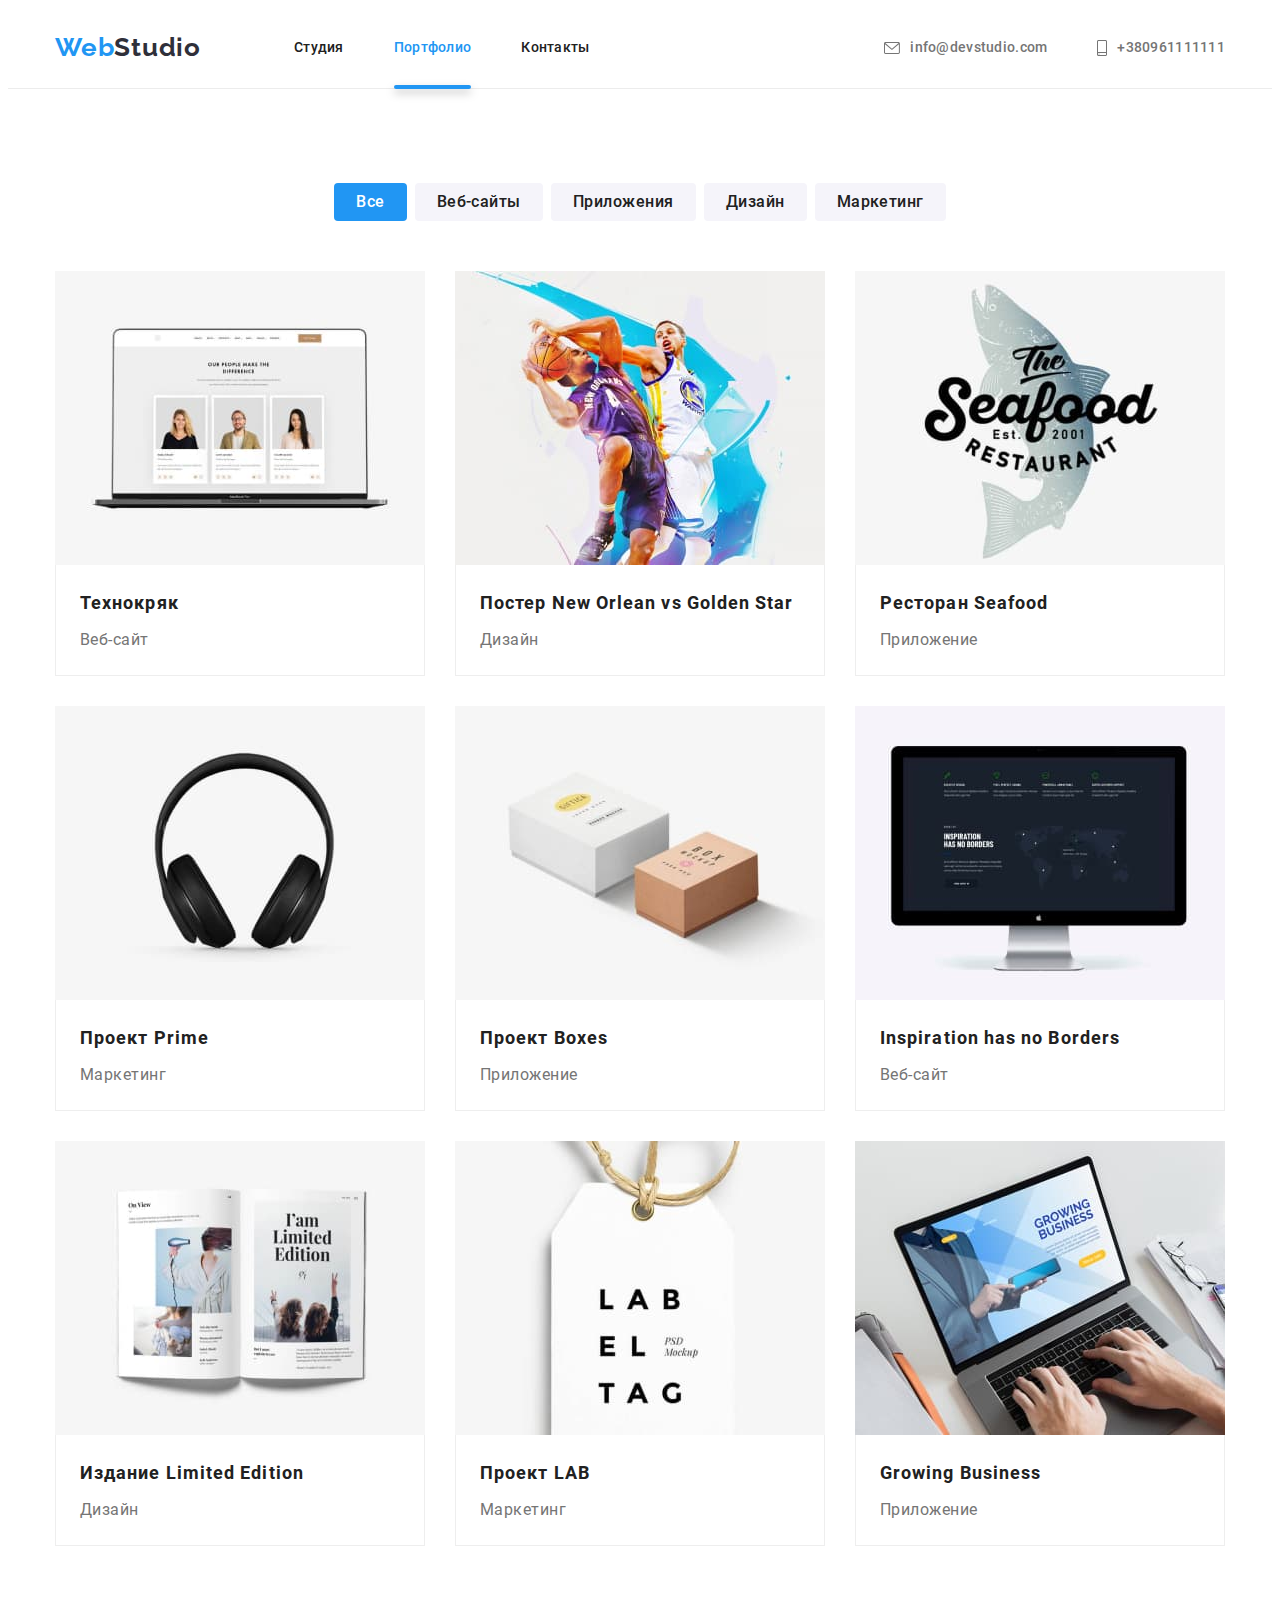
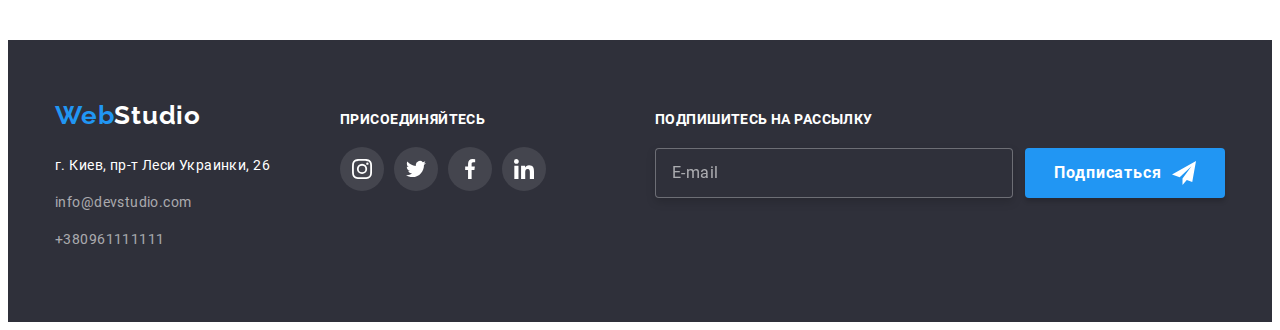
==== portfolio.html @ a2535b3c "initial data" ====
<!DOCTYPE html>
<html lang="ru">
  <head>
    <meta charset="UTF-8" />
    <meta http-equiv="X-UA-Compatible" content="IE=edge" />
    <meta name="viewport" content="width=device-width, initial-scale=1.0" />
    <link
      rel="stylesheet"
      href="https://cdnjs.cloudflare.com/ajax/libs/modern-normalize/1.1.0/modern-normalize.min.css"
      integrity="sha512-wpPYUAdjBVSE4KJnH1VR1HeZfpl1ub8YT/NKx4PuQ5NmX2tKuGu6U/JRp5y+Y8XG2tV+wKQpNHVUX03MfMFn9Q=="
      crossorigin="anonymous"
      referrerpolicy="no-referrer"
    />
    <!--<link
      href="https://fonts.googleapis.com/css2?family=Raleway:wght@700&family=Roboto:wght@400;500;700;900&display=swap"
      rel="stylesheet"
    />-->
    <title>Document</title>
    <link rel="stylesheet" href="./css/main.min.css" />
  </head>
  <body>
    <header class="page__header">
      <div class="container nav__main">
        <a href="" lang="en" class="nav__logo link"
          >Web<span class="nav__text" lang="en">Studio</span></a
        >
        <nav class="nav__site">
          <ul class="nav__list link">
            <li class="nav__item">
              <a href="./index.html" class="nav__link link">Студия</a>
            </li>
            <li class="nav__item">
              <a href="./portfolio.html" class="nav__link link current"
                >Портфолио</a
              >
            </li>
            <li class="nav__item">
              <a href="" class="nav__link link">Контакты</a>
            </li>
          </ul>
        </nav>

        <ul class="contacts link">
          <li class="contacts__item">
            <a href="" class="contacts__link link">
              <svg class="contacts__pic" width="16" height="12">
                <use href="./images/icons.svg#icon-envelope"></use>
              </svg>
              info@devstudio.com</a
            >
          </li>
          <li class="contacts__item">
            <a href="" class="contacts__link link">
              <svg class="contacts__pic" width="10" height="16">
                <use href="./images/icons.svg#icon-smartphone"></use>
              </svg>
              +380961111111</a
            >
          </li>
        </ul>
      </div>
    </header>
    <main class="portfolio-examples">
      <section class="portfolio__page">
        <div class="container">
          <h1 class="portfolio__title visually-hidden">Портфолио</h1>
          <ul class="portfolio__list link">
            <li class="portfolio__item">
              <button type="button" class="portfolio__btn list-btn">Все</button>
            </li>
            <li class="portfolio__item">
              <button type="button" class="portfolio__btn">Веб-сайты</button>
            </li>
            <li class="portfolio__item">
              <button type="button" class="portfolio__btn">Приложения</button>
            </li>
            <li class="portfolio__item">
              <button type="button" class="portfolio__btn">Дизайн</button>
            </li>
            <li class="portfolio__item">
              <button type="button" class="portfolio__btn">Маркетинг</button>
            </li>
          </ul>
          <ul class="examples link">
            <li class="examples__item">
              <a href="" class="examples__link">
                <div class="examples__pictures">
                  <img
                    src="./images/technokrjak.jpg"
                    alt="Технокряк"
                    width="370"
                    height="294"
                  />
                  <p class="examples__text">
                    Ресурс предлагает комплексные предложения с разным уровнем
                    функционала и сервисов. Все это позволит посетителю получить
                    исчерпывающие сведения о компании или частном лице.
                  </p>
                </div>
                <div class="examples__wrapper">
                  <h2 class="examples__title">Технокряк</h2>
                  <p class="examles__text__describe">Веб-сайт</p>
                </div>
              </a>
            </li>
            <li class="examples__item">
              <a href="" class="examples__link">
                <div class="examples__pictures">
                  <img
                    src="./images/new-orlean.jpg"
                    alt="Постер Новый Орлеан"
                    width="370"
                    height="294"
                  />
                  <p class="examples__text">
                    Ресурс предлагает комплексные предложения с разным уровнем
                    функционала и сервисов. Все это позволит посетителю получить
                    исчерпывающие сведения о компании или частном лице.
                  </p>
                </div>
                <div class="examples__wrapper">
                  <h2 class="examples__title">
                    Постер <span lang="en">New Orlean vs Golden Star</span>
                  </h2>
                  <p class="examles__text__describe">Дизайн</p>
                </div>
              </a>
            </li>
            <li class="examples__item">
              <a href="" class="examples__link">
                <div class="examples__pictures">
                  <img
                    src="./images/seafood.jpg"
                    alt="Ресторан морской еды"
                    width="370"
                    height="294"
                  />
                  <p class="examples__text">
                    Ресурс предлагает комплексные предложения с разным уровнем
                    функционала и сервисов. Все это позволит посетителю получить
                    исчерпывающие сведения о компании или частном лице.
                  </p>
                </div>
                <div class="examples__wrapper">
                  <h2 class="examples__title">
                    Ресторан <span lang="en">Seafood</span>
                  </h2>
                  <p class="examles__text__describe">Приложение</p>
                </div>
              </a>
            </li>
            <li class="examples__item">
              <a href="" class="examples__link">
                <div class="examples__pictures">
                  <img
                    src="./images/prime.jpg"
                    alt="Основной проэкт"
                    width="370"
                    height="294"
                  />
                  <p class="examples__text">
                    Ресурс предлагает комплексные предложения с разным уровнем
                    функционала и сервисов. Все это позволит посетителю получить
                    исчерпывающие сведения о компании или частном лице.
                  </p>
                </div>
                <div class="examples__wrapper">
                  <h2 class="examples__title">
                    Проект <span lang="en">Prime</span>
                  </h2>
                  <p class="examles__text__describe">Маркетинг</p>
                </div>
              </a>
            </li>
            <li class="examples__item">
              <a href="" class="examples__link">
                <div class="examples__pictures">
                  <img
                    src="./images/boxes.jpg"
                    alt="Проэкт коробки"
                    width="370"
                    height="294"
                  />
                  <p class="examples__text">
                    Ресурс предлагает комплексные предложения с разным уровнем
                    функционала и сервисов. Все это позволит посетителю получить
                    исчерпывающие сведения о компании или частном лице.
                  </p>
                </div>
                <div class="examples__wrapper">
                  <h2 class="examples__title">
                    Проект <span lang="en">Boxes</span>
                  </h2>
                  <p class="examles__text__describe">Приложение</p>
                </div>
              </a>
            </li>
            <li class="examples__item">
              <a href="" class="examples__link">
                <div class="examples__pictures">
                  <img
                    src="./images/inspiration.jpg"
                    alt="Вдохновение не имеет границ"
                    width="370"
                    height="294"
                  />
                  <p class="examples__text">
                    Ресурс предлагает комплексные предложения с разным уровнем
                    функционала и сервисов. Все это позволит посетителю получить
                    исчерпывающие сведения о компании или частном лице.
                  </p>
                </div>
                <div class="examples__wrapper">
                  <h2 class="examples__title" lang="en">
                    Inspiration has no Borders
                  </h2>
                  <p class="examles__text__describe">Веб-сайт</p>
                </div>
              </a>
            </li>
            <li class="examples__item">
              <a href="" class="examples__link">
                <div class="examples__pictures">
                  <img
                    src="./images/jurnal.jpg"
                    alt="Лимитированное издание"
                    width="370"
                    height="294"
                  />
                  <p class="examples__text">
                    Ресурс предлагает комплексные предложения с разным уровнем
                    функционала и сервисов. Все это позволит посетителю получить
                    исчерпывающие сведения о компании или частном лице.
                  </p>
                </div>
                <div class="examples__wrapper">
                  <h2 class="examples__title">
                    Издание <span lang="en">Limited Edition</span>
                  </h2>
                  <p class="examles__text__describe">Дизайн</p>
                </div>
              </a>
            </li>
            <li class="examples__item">
              <a href="" class="examples__link">
                <div class="examples__pictures">
                  <img
                    src="./images/lab.jpg"
                    alt="Проект лаборатория"
                    width="370"
                    height="294"
                  />
                  <p class="examples__text">
                    Ресурс предлагает комплексные предложения с разным уровнем
                    функционала и сервисов. Все это позволит посетителю получить
                    исчерпывающие сведения о компании или частном лице.
                  </p>
                </div>
                <div class="examples__wrapper">
                  <h2 class="examples__title">
                    Проект <span lang="en">LAB</span>
                  </h2>
                  <p class="examles__text__describe">Маркетинг</p>
                </div>
              </a>
            </li>
            <li class="examples__item">
              <a href="" class="examples__link">
                <div class="examples__pictures">
                  <img
                    src="./images/bussines.jpg"
                    alt="Улучшение бизнеса"
                    width="370"
                    height="294"
                  />
                  <p class="examples__text">
                    Ресурс предлагает комплексные предложения с разным уровнем
                    функционала и сервисов. Все это позволит посетителю получить
                    исчерпывающие сведения о компании или частном лице.
                  </p>
                </div>
                <div class="examples__wrapper">
                  <h2 class="examples__title" lang="en">Growing Business</h2>
                  <p class="examles__text__describe">Приложение</p>
                </div>
              </a>
            </li>
          </ul>
        </div>
      </section>
    </main>
    <footer class="adress">
      <div class="container adress__container">
        <div class="adress__wrapper all__footer">
          <a href="" class="adress__logo link" lang="en"
            >Web<span class="adress__logo__decor">Studio</span></a
          >
          <address>
            <ul class="adress__list link">
              <li class="adress__item">
                <a href="" class="adress__link link"
                  >г. Киев, пр-т Леси Украинки, 26</a
                >
              </li>
              <li class="adress__item">
                <a href="" class="adress__link__mail link"
                  >info@devstudio.com</a
                >
              </li>
              <li class="adress__item">
                <a href="" class="adress__link__phone link">+380961111111</a>
              </li>
            </ul>
          </address>
        </div>
        <div class="join__footer all-footer">
          <strong class="join__text">присоединяйтесь</strong>
          <ul class="join__list link">
            <li class="join__item">
              <a href="" class="join__link">
                <svg class="join__svg" width="20" height="20">
                  <use href="./images/icons.svg#icon-instagram"></use>
                </svg>
              </a>
            </li>
            <li class="join__item">
              <a href="" class="join__link">
                <svg class="join__svg" width="20" height="20">
                  <use href="./images/icons.svg#icon-twitter"></use>
                </svg>
              </a>
            </li>
            <li class="join__item">
              <a href="" class="join__link">
                <svg class="join__svg" width="20" height="20">
                  <use href="./images/icons.svg#icon-facebook"></use>
                </svg>
              </a>
            </li>
            <li class="join__item">
              <a href="" class="join__link">
                <svg class="join__svg" width="20" height="20">
                  <use href="./images/icons.svg#icon-linkedin"></use>
                </svg>
              </a>
            </li>
          </ul>
        </div>
        <div class="subscription">
          <strong class="subscription__text">Подпишитесь на рассылку</strong>
          <form class="subscription__form">
            <input
              class="subscription__email"
              name="subscription"
              type="email"
              placeholder="E-mail"
              id="footer-email"
            />
            <button type="submit" class="subscription__btn">
              Подписаться
              <svg class="subscription__pic" width="24" height="24">
                <use href="./images/icons.svg#icon-icon-send"></use>
              </svg>
            </button>
          </form>
        </div>
      </div>
    </footer>
  </body>
</html>
---- css/main.min.css ----
@font-face{font-family:"Roboto";font-style:normal;font-weight:400;src:url("../fonts/roboto-v30-cyrillic-regular.eot");src:local(""),url("../fonts/roboto-v30-cyrillic-regular.eot?#iefix") format("embedded-opentype"),url("../fonts/roboto-v30-cyrillic-regular.woff2") format("woff2"),url("../fonts/roboto-v30-cyrillic-regular.woff") format("woff"),url("../fonts/roboto-v30-cyrillic-regular.ttf") format("truetype"),url("../fonts/roboto-v30-cyrillic-regular.svg#Roboto") format("svg")}@font-face{font-family:"Roboto";font-style:normal;font-weight:500;src:url("../fonts/roboto-v30-cyrillic-500.eot");src:local(""),url("../fonts/roboto-v30-cyrillic-500.eot?#iefix") format("embedded-opentype"),url("../fonts/roboto-v30-cyrillic-500.woff2") format("woff2"),url("../fonts/roboto-v30-cyrillic-500.woff") format("woff"),url("../fonts/roboto-v30-cyrillic-500.ttf") format("truetype"),url("../fonts/roboto-v30-cyrillic-500.svg#Roboto") format("svg")}@font-face{font-family:"Roboto";font-style:normal;font-weight:700;src:url("../fonts/roboto-v30-cyrillic-700.eot");src:local(""),url("../fonts/roboto-v30-cyrillic-700.eot?#iefix") format("embedded-opentype"),url("../fonts/roboto-v30-cyrillic-700.woff2") format("woff2"),url("../fonts/roboto-v30-cyrillic-700.woff") format("woff"),url("../fonts/roboto-v30-cyrillic-700.ttf") format("truetype"),url("../fonts/roboto-v30-cyrillic-700.svg#Roboto") format("svg")}@font-face{font-family:"Roboto";font-style:normal;font-weight:900;src:url("../fonts/roboto-v30-cyrillic-900.eot");src:local(""),url("../fonts/roboto-v30-cyrillic-900.eot?#iefix") format("embedded-opentype"),url("../fonts/roboto-v30-cyrillic-900.woff2") format("woff2"),url("../fonts/roboto-v30-cyrillic-900.woff") format("woff"),url("../fonts/roboto-v30-cyrillic-900.ttf") format("truetype"),url("../fonts/roboto-v30-cyrillic-900.svg#Roboto") format("svg")}@font-face{font-family:"Raleway";font-style:normal;font-weight:700;src:url("../fonts/raleway-v27-cyrillic-700.eot");src:local(""),url("../fonts/raleway-v27-cyrillic-700.eot?#iefix") format("embedded-opentype"),url("../fonts/raleway-v27-cyrillic-700.woff2") format("woff2"),url("../fonts/raleway-v27-cyrillic-700.woff") format("woff"),url("../fonts/raleway-v27-cyrillic-700.ttf") format("truetype"),url("../fonts/raleway-v27-cyrillic-700.svg#Raleway") format("svg")}:root{--header-color: #212121;--header-text-color: #2f303a;--main-color: #2196f3;--main-bgd-color: #ffffff;--main-team-color: #f5f4fa;--contacts-color: #757575}p,h1,h2,h3,h4,h5,h6{margin:0}ul{margin:0;padding-left:0}.section{width:1600px;padding-top:94px;padding-bottom:94px}body{font-family:"Roboto",sans-serif;color:var(--header-color);background-color:var(--main-bgd-color)}.link{list-style:none;text-decoration:none}.visually-hidden{position:absolute;width:1px;height:1px;margin:-1px;border:0;padding:0;white-space:nowrap;clip-path:inset(100%);clip:rect(0 0 0 0);overflow:hidden}.container{width:1200px;margin:0 auto;padding-right:15px;padding-left:15px;outline:1px solid rgba(0,0,0,0);box-sizing:border-box}.decision__btn{font-family:inherit;font-weight:700;font-size:16px;line-height:1.88;align-items:center;text-align:center;letter-spacing:.06em;color:var(--main-bgd-color);background:var(--main-color);box-shadow:0px 4px 4px rgba(0,0,0,.15);border-radius:4px;cursor:pointer;border:none;margin-top:30px;padding:10px 32px;outline:1px solid rgba(0,0,0,0);transition-property:background,box-shadow,border-radius;transition-duration:250ms;transition-timing-function:cubic-bezier(0.4, 0, 0.2, 1)}.decision__btn:hover,.decision__btn:focus{background:#188ce8;box-shadow:0px 4px 4px rgba(0,0,0,.15);border-radius:4px}.portfolio__btn{font-family:inherit;font-weight:500;font-size:16px;line-height:1.62;text-align:center;letter-spacing:.03em;color:var(--header-color);background:#f5f4fa;border-radius:4px;cursor:pointer;padding:6px 22px;border:none;transition-property:background,box-shadow,color;transition-duration:250ms;transition-timing-function:cubic-bezier(0.4, 0, 0.2, 1)}.portfolio__btn:hover,.portfolio__btn:focus{color:var(--main-bgd-color);background:var(--main-color);box-shadow:0px 3px 1px rgba(0,0,0,.1),0px 1px 2px rgba(0,0,0,.08),0px 2px 2px rgba(0,0,0,.12)}.list-btn{color:var(--main-bgd-color);background-color:var(--main-color)}.subscription__btn{letter-spacing:.06em;color:#fff;font-family:"Roboto",sans-serif;font-weight:700;font-size:16px;line-height:1.88;width:200px;height:50px;box-shadow:0px 4px 4px rgba(0,0,0,.15);border-radius:4px;display:flex;position:relative;cursor:pointer;background:#2196f3;border:none;margin-left:12px;align-items:center;justify-content:center;transition-property:background;transition-duration:250ms;transition-timing-function:cubic-bezier(0.4, 0, 0.2, 1)}.subscription__btn:hover,.subscription__btn:focus{background:#188ce8}.nav__logo{font-family:"Raleway",sans-serif;font-weight:700;font-size:26px;line-height:1.2;letter-spacing:.03em;color:var(--main-color);padding-top:24px;padding-bottom:25px;align-items:center;display:block;margin-right:93px;transition-property:text-decoration-color,outline,border-width;transition-duration:250ms;transition-timing-function:cubic-bezier(0.4, 0, 0.2, 1)}.nav__logo:hover,.nav__logo:focus{text-decoration-color:var(--main-color);outline:1px solid #ececec;border-width:100%}.client__logo{width:170px;height:92px;margin-left:30px}.client__logo:first-child{margin-left:0}.client__logo__item{fill:currentColor}.adress__logo{font-family:"Raleway",sans-serif;font-weight:700;font-size:26px;line-height:1.19;color:var(--main-color);letter-spacing:.03em;display:block;margin-bottom:20px;transition-property:text-decoration-color,outline;transition-duration:250ms;transition-timing-function:cubic-bezier(0.4, 0, 0.2, 1)}.adress__logo:hover,.adress__logo:focus{text-decoration-color:var(--main-color);outline:1px solid #ececec}.adress__logo__decor{color:var(--main-bgd-color)}.adress__container{display:flex;flex-wrap:wrap;align-items:baseline;justify-content:flex-start}.page__header{font-weight:500;font-size:14px;line-height:1.14;letter-spacing:.02em}.nav__main{display:flex;align-items:center}.nav__site .contacts{display:flex;align-items:center}.nav__link{padding-top:32px;padding-bottom:32px}.nav__list{display:flex;align-items:center}.link.current{color:var(--main-color)}.nav__item{position:relative;z-index:1}.current::after{content:"";display:block;width:100%;height:4px;background:#2196f3;border-radius:2px;position:absolute;filter:drop-shadow(0px 4px 4px rgba(0, 0, 0, 0.25));bottom:-1px}.nav__text{font-family:"Raleway",sans-serif;font-style:normal;font-weight:700;font-size:26px;line-height:1.19;letter-spacing:.03em;color:var(--header-text-color)}.nav__link{font-weight:500;font-size:14px;line-height:1.14;letter-spacing:.02em;color:var(--header-color);transition-property:color;transition-duration:250ms;transition-timing-function:cubic-bezier(0.4, 0, 0.2, 1);display:block}.nav__link:hover,.nav__link:focus{color:var(--main-color);text-decoration-color:var(--main-color)}.nav__item+.nav__item{margin-left:50px}.contacts{display:flex;margin-left:auto}.contacts .contacts__item+.contacts__item{margin-left:50px}.contacts__link{font-weight:500;font-size:14px;line-height:1.14;letter-spacing:.02em;color:var(--contacts-color);padding-top:32px;padding-bottom:32px;display:flex;align-items:center;justify-content:center;transition-property:color,text-decoration-color;transition-duration:250ms;transition-timing-function:cubic-bezier(0.4, 0, 0.2, 1)}.contacts__link:hover,.contacts__link:focus{color:var(--main-color);text-decoration-color:var(--main-color)}.contacts__pic{fill:currentColor;margin-right:10px}.decision__title{margin:0 auto;font-weight:900;font-size:44px;line-height:1.36;text-align:center;letter-spacing:.06em;text-transform:uppercase;color:var(--main-bgd-color);max-width:696px;outline:1px solid rgba(0,0,0,0)}.decision{text-align:center;height:600px;padding:200px 0;background-repeat:no-repeat;background-position:50% 50%;background-size:cover;max-width:1600px;background-image:linear-gradient(to right, rgba(47, 48, 58, 0.4), rgba(47, 48, 58, 0.4)),url(../images/hero.jpg);margin:0 auto;background-color:#c4c4c4}.benefits{width:100%}.benefits__list{display:block;display:flex}.benefits__list:last-child{margin-right:0}.benefits__title{font-weight:700;font-size:14px;line-height:1.14;text-transform:uppercase;letter-spacing:.03em;outline:1px solid rgba(0,0,0,0);display:block;display:flex;flex-basis:calc(25% - 30px)}.benefits__text{font-size:14px;line-height:1.71;color:var(--contacts-color);letter-spacing:.03em;margin-top:10px;outline:1px solid rgba(0,0,0,0);display:block;flex-basis:calc(25% - 30px)}.benefits__item{margin-right:30px}.benefits__wrapper{margin-bottom:30px;display:flex;background:var(--main-team-color);border-radius:4px;align-items:center;justify-content:center;width:270px;height:120px}.benefits__item:last-child{margin-right:0}.works{font-weight:700;font-size:36px;line-height:1.17;text-align:center;letter-spacing:.03em;width:100%;padding-bottom:94px}.works__title{font-weight:700;font-size:36px;line-height:1.17;text-align:center;letter-spacing:.03em;color:var(--header-color);outline:1px solid rgba(0,0,0,0);transition-property:text-decoration-color,text-decoration-line;transition-duration:250ms;transition-timing-function:cubic-bezier(0.4, 0, 0.2, 1)}.works__title:hover,.works__title:focus{text-decoration-line:underline;text-decoration-color:var(--main-color)}.works__list{display:flex;margin-top:50px}img{display:block;max-width:100%;height:auto}.works__item{margin-right:30px;outline:1px solid rgba(0,0,0,0);width:370px}.works__item:last-child{margin-right:0}.works__wrapper{position:relative}.works__text__describe{font-family:"Roboto",sans-serif;font-weight:700;font-size:14px;line-height:1.14;letter-spacing:.03em;align-items:center;text-transform:uppercase;color:#fff;display:flex;height:70px;width:100%;align-items:center;justify-content:center}.works__wrapper__picture{background:rgba(47,48,58,.8);width:100%;height:70px}.works__wrapper__picture{position:absolute;bottom:0;left:0}.team{font-weight:700;font-size:36px;line-height:1.17;text-align:center;background:var(--main-team-color);border-radius:0px;letter-spacing:.03em;width:100%}.team__title{font-weight:700;font-size:36px;line-height:1.17;text-align:center;background:var(--main-team-color);border-radius:0px;letter-spacing:.03em;display:block;margin-bottom:50px;outline:1px solid rgba(0,0,0,0);transition-property:text-decoration-color,text-decoration-line;transition-duration:250ms;transition-timing-function:cubic-bezier(0.4, 0, 0.2, 1)}.team__title:hover,.team__title:focus{text-decoration-line:underline;text-decoration-color:var(--main-color)}.team__list{display:flex}.team__list:nth-child(1n){margin-left:0}.team__list:nth-child(3n){margin-right:0}.team__photo+.team__photo{margin-left:30px}.team__photo{display:block;box-shadow:0px 1px 3px rgba(0,0,0,.12),0px 1px 1px rgba(0,0,0,.14),0px 2px 1px rgba(0,0,0,.2);border-radius:0px 0px 4px 4px}.team-position{text-align:center}.team__wrapper{background-color:var(--main-bgd-color);margin-top:-5px;padding:30px 32px}.team__title__participant{font-weight:500;font-size:16px;line-height:1.19;text-align:center;letter-spacing:.03em;color:var(--header-color);height:auto;display:block;margin-bottom:10px;transition-property:text-decoration-color,text-decoration-line;transition-duration:250ms;transition-timing-function:cubic-bezier(0.4, 0, 0.2, 1)}.team__title__participant:hover,.team__title__participant:focus{text-decoration-line:underline;text-decoration-color:var(--main-color)}.team__text{font-weight:400;font-size:16px;line-height:1.19;text-align:center;letter-spacing:.03em;color:var(--contacts-color);display:block;margin-bottom:16px;transition-property:text-decoration-color,text-decoration-line;transition-duration:250ms;transition-timing-function:cubic-bezier(0.4, 0, 0.2, 1)}.team__text:hover,.team__text:focus{text-decoration-line:underline;text-decoration-color:var(--main-color)}.social-sites{display:flex;justify-content:center}.social-sites__item{width:44px;height:44px;margin-left:10px}.social-sites__item:first-child{margin-left:0}.social-sites__link{display:block;width:100%;height:100%;border-radius:50%;background-color:var(--main-bgd-color);color:#afb1b8;display:flex;align-items:center;justify-content:center;transition-property:background-color,color;transition-duration:250ms;transition-timing-function:cubic-bezier(0.4, 0, 0.2, 1)}.social-sites__link:hover,.social-sites__link:focus{background-color:var(--main-color);color:#fff}.social-sites__link .social-sites__icon{fill:currentColor}.client{width:100%;height:372px;padding-top:94px;padding-bottom:94px}.client__title{font-weight:700;font-size:36px;line-height:1.17;text-align:center;letter-spacing:.03em;color:var(--header-color)}.client__list{display:flex;align-items:center;justify-content:center;margin-top:50px}.client__link{width:100%;height:100%;border:1px solid #afb1b8;border-radius:4px;display:flex;align-items:center;justify-content:center;color:#afb1b8;outline:rgba(0,0,0,0);transition-property:border-color,color;transition-duration:250ms;transition-timing-function:cubic-bezier(0.4, 0, 0.2, 1)}.client__link:hover,.client__link:focus{border-color:#2196f3;color:#2196f3}.adress{font-family:"Roboto",sans-serif;font-style:normal;font-size:14px;line-height:1.71;letter-spacing:.03em;background:var(--header-text-color);padding-top:60px;padding-bottom:60px;outline:1px solid rgba(0,0,0,0);width:100%}.join__footer{margin-left:70px}.adress__item{margin-bottom:9px}.adress__link{font-size:14px;line-height:2;color:var(--main-bgd-color);letter-spacing:.03em;display:block;transition-property:color,text-decoration-line;transition-duration:250ms;transition-timing-function:cubic-bezier(0.4, 0, 0.2, 1)}.adress__link:hover,.adress__link:focus{text-decoration-line:underline;text-decoration-color:var(--main-color);color:var(--main-color)}.adress__link__mail{font-size:14px;line-height:2;color:rgba(255,255,255,.6);letter-spacing:.03em;display:block;margin-bottom:9px;transition-property:color,text-decoration-line;transition-duration:250ms;transition-timing-function:cubic-bezier(0.4, 0, 0.2, 1);transition-property:color,text-decoration-line;transition-duration:250ms;transition-timing-function:cubic-bezier(0.4, 0, 0.2, 1)}.adress__link__mail:hover,.adress__link__mail:focus{text-decoration-line:underline;text-decoration-color:var(--main-color);color:var(--main-color)}.adress__link__phone{font-size:14px;line-height:2;color:rgba(255,255,255,.6);letter-spacing:.03em;transition-property:color,text-decoration-line;transition-duration:250ms;transition-timing-function:cubic-bezier(0.4, 0, 0.2, 1)}.adress__link__phone:hover,.adress__link__phone:focus{text-decoration-line:underline;text-decoration-color:var(--main-color);color:var(--main-color)}.adress__list .adress__item{font-style:normal}.adress__list{display:block}.join__list{display:flex}.join__text{margin-bottom:20px;font-family:"Roboto",sans-serif;font-style:normal;font-weight:700;font-size:14px;line-height:16px;letter-spacing:.03em;text-transform:uppercase;color:#fff;display:block;margin-bottom:20px}.join__item{width:44px;height:44px;background:rgba(255,255,255,.1);border-radius:50%;margin-left:10px}.join__item:first-child{margin-left:0}.join__link{display:flex;justify-content:center;width:100%;height:100%;align-items:center;border-radius:50%;transition-property:background-color;transition-duration:250ms;transition-timing-function:cubic-bezier(0.4, 0, 0.2, 1)}.join__link:hover,.join__link:focus{background-color:var(--main-color)}.join__svg{display:block;fill:#fff}.subscription{margin-left:auto}.subscription__text{font-family:"Roboto",sans-serif;font-weight:700;font-size:14px;line-height:1.14;letter-spacing:.03em;text-transform:uppercase;color:#fff;display:block;margin-bottom:20px}.subscription__email{width:358px;height:50px;box-sizing:border-box;border:1px solid rgba(255,255,255,.3);filter:drop-shadow(0px 4px 4px rgba(0, 0, 0, 0.15));border-radius:4px;display:flex;outline:none;cursor:pointer;padding-top:15px;padding-bottom:15px;padding-left:16px;color:var(--main-bgd-color);background:#2f303a;transition-property:border-color;transition-duration:250ms;transition-timing-function:cubic-bezier(0.4, 0, 0.2, 1)}.subscription__email:hover,.subscription__email:focus{border-color:#2196f3}.subscription__email::placeholder{font-family:"Roboto";font-size:16px;line-height:1.25;display:flex;align-items:center;letter-spacing:.03em;color:rgba(255,255,255,.6);background:#2f303a;width:100%;height:100%}.subscription__pic{fill:#fff;width:24px;height:24px;display:flex;margin-left:10px}.subscription__pic::after{content:"";display:flex;position:absolute}.subscription__form{display:flex;justify-content:space-between}.page__header{border-bottom:1px solid #ececec}.portfolio__page{padding-top:94px;padding-bottom:94px}.portfolio__list{justify-content:center;margin-bottom:50px}.portfolio__item{margin-right:8px}.portfolio__item:last-child{margin-right:0}.portfolio__list{display:flex}.examples{display:flex;flex-wrap:wrap;margin:-15px}.examples__item{margin:15px;width:calc(33.3333333333% - 30px);font-family:"Roboto",sans-serif}.examples__link{display:block;text-decoration:none;transition-property:background,border,box-shadow;transition-duration:250ms;transition-timing-function:cubic-bezier(0.4, 0, 0.2, 1)}.examples__link:hover,.examples__link:focus{background:#fff;border:1px solid #eee;box-shadow:0px 1px 1px rgba(0,0,0,.12),0px 4px 4px rgba(0,0,0,.06),1px 4px 6px rgba(0,0,0,.16)}.examples__text{position:absolute;top:0;font-family:"Roboto",sans-serif;font-size:18px;line-height:1.56;letter-spacing:.03em;color:#fff;background:rgba(33,150,243,.9);padding:63px 24px;height:100%;transform:translateY(101%);transition:transform 250ms cubic-bezier(0.4, 0, 0.2, 1)}.examples__pictures{position:relative;overflow:hidden}.examples__link:hover .examples__text,.examples__link:focus .examples__text{transform:translateY(0)}.examples__title{font-family:"Roboto",sans-serif;font-weight:700;font-size:18px;line-height:2;letter-spacing:.06em;color:var(--header-color);margin-bottom:4px;transition-property:color;transition-duration:250ms;transition-timing-function:cubic-bezier(0.4, 0, 0.2, 1)}.examples__title:hover,.examples__title:focus{color:var(--main-color)}.examples__wrapper{padding:20px 24px;background-color:var(--main-bgd-color);border:1px solid #eee;border-top:0}.examles__text__describe{font-size:16px;line-height:1.88;color:var(--contacts-color);font-family:"Roboto",sans-serif;font-style:normal;letter-spacing:.03em;color:#757575;transition-property:color;transition-duration:250ms;transition-timing-function:cubic-bezier(0.4, 0, 0.2, 1)}.examles__text__describe:hover,.examles__text__describe:focus{color:var(--main-color)}.backdrop{position:fixed;top:0;left:0;width:100%;height:100%;transition:opacity 250ms cubic-bezier(0.4, 0, 0.2, 1),visibility 250ms cubic-bezier(0.4, 0, 0.2, 1);background:rgba(0,0,0,.2)}.modal{width:528px;min-height:581px;background:#fff;box-shadow:0px 1px 3px rgba(0,0,0,.12),0px 1px 1px rgba(0,0,0,.14),0px 2px 1px rgba(0,0,0,.2);border-radius:4px;top:50%;left:50%;transform:translate(-50%, -50%) scale(1) rotate(0);position:absolute;transition:transform 250ms cubic-bezier(0.4, 0, 0.2, 1);padding:40px}.is-hidden{opacity:0;visibility:hidden;pointer-events:none}.backdrop.is-hidden .modal{transform:translate(-50%, -50%) scale(0) rotate(-360deg)}.join-svg-cross{color:#000}.modal-field-head{font-family:"Roboto",sans-serif;font-weight:700;font-size:20px;line-height:1.15;text-align:center;letter-spacing:.03em;color:#212121;display:block;margin-bottom:12px}.modal-field{display:block;width:100%;font-family:"Roboto",sans-serif;font-size:12px;line-height:1.17;letter-spacing:.01em;color:#757575}.modal-input{width:100%;border:1px solid rgba(33,33,33,.2);border-radius:4px;height:40px;background-color:rgba(0,0,0,0);padding-left:42px;outline-color:rgba(0,0,0,0);transition-property:border-color;transition-duration:250ms;transition-timing-function:cubic-bezier(0.4, 0, 0.2, 1)}.modal-input:hover,.modal-input:focus{border-color:#2196f3}.icon-check{width:16px;height:15px;margin-top:25px;transition-property:border-color;transition-duration:250ms;transition-timing-function:cubic-bezier(0.4, 0, 0.2, 1)}.icon-check:hover,.icon-check:focus{border-color:#2196f3}.modal-text{width:448px;height:120px;border:1px solid rgba(33,33,33,.2);border-radius:4px;resize:none;display:block;margin-bottom:20px;padding:12px 16px;outline-color:rgba(0,0,0,0);transition-property:border-color;transition-duration:250ms;transition-timing-function:cubic-bezier(0.4, 0, 0.2, 1)}.modal-text:hover,.modal-text:focus{border-color:#2196f3}.modal-text::placeholder{font-family:"Roboto",sans-serif;font-size:14px;line-height:1.14;letter-spacing:.01em;color:rgba(117,117,117,.5)}.modal-placeholder::placeholder{font-family:"Roboto",sans-serif;font-size:14px;line-height:1.14;letter-spacing:.01em;color:rgba(117,117,117,.5)}.modal-input:hover~.user-icon-modal,.modal-input:focus~.user-icon-modal{fill:#2196f3}.checkbox{display:block;align-items:center;margin-bottom:30px}.modal-input-wrapper{position:relative;margin-bottom:10px}.user-icon-modal{position:absolute;display:inline-block;fill:var(--header-color);top:11px;left:12px;transition-property:fill;transition-duration:250ms;transition-timing-function:cubic-bezier(0.4, 0, 0.2, 1)}.user-icon-modal:hover,.user-icon-modal:focus{fill:var(--main-color)}.agreement-act{color:#2196f3}.privacy{font-family:"Roboto",sans-serif;font-size:14px;line-height:1.71;letter-spacing:.03em;color:#757575}.privacy span{border:1px solid rgba(34,34,34,.2);margin-right:5px;left:0}.check-icon{fill:rgba(0,0,0,0);padding-top:4px;cursor:pointer}.checkbox-square:checked+.privacy span{background-color:#2196f3;border:none}.checkbox-square:checked+.privacy .check-icon{fill:#fff}.checkbox-square:focus+.privacy span{border-color:#2196f3}.modal-close-btn{width:30px;height:30px;border:1px solid rgba(0,0,0,.1);border-radius:50%;display:flex;justify-content:center;align-items:center;position:absolute;cursor:pointer;right:8px;top:8px;background-color:rgba(0,0,0,0);transition-property:fill,border-color;transition-duration:250ms;transition-timing-function:cubic-bezier(0.4, 0, 0.2, 1)}.modal-close-btn:hover,.modal-close-btn:focus{fill:#2196f3;border-color:#2196f3}.modal-btn-submit{width:200px;height:50px;font-family:"Roboto",sans-serif;font-weight:700;font-size:16px;line-height:1.88;display:flex;align-items:center;justify-content:center;letter-spacing:.06em;padding:10px 56px 10px 55px;cursor:pointer;color:#fff;background:#2196f3;box-shadow:0px 4px 4px rgba(0,0,0,.15);border-radius:4px;border-color:rgba(0,0,0,0);margin-left:124px;transition-property:background,box-shadow;transition-duration:250ms;transition-timing-function:cubic-bezier(0.4, 0, 0.2, 1)}.modal-btn-submit:hover,.modal-btn-submit:focus{background:#188ce8;box-shadow:0px 4px 4px rgba(0,0,0,.15)}/*# sourceMappingURL=main.min.css.map */
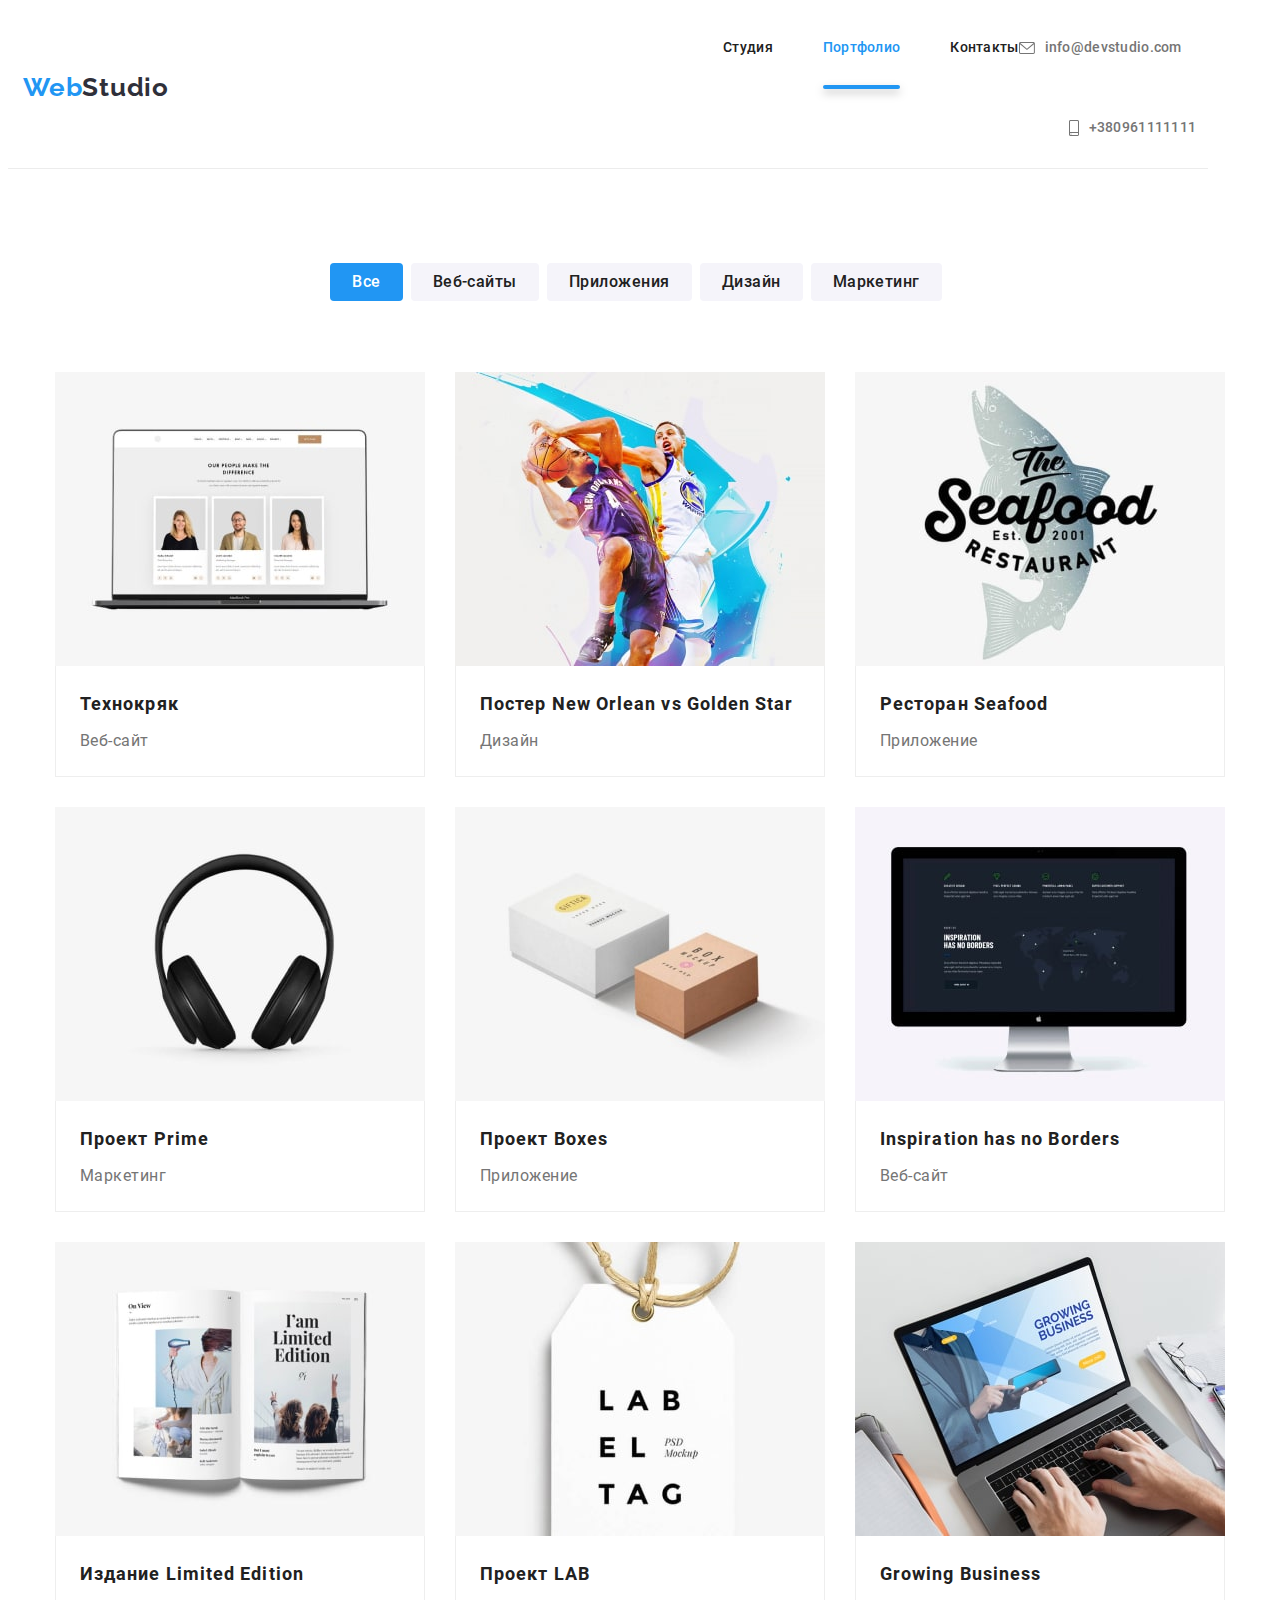
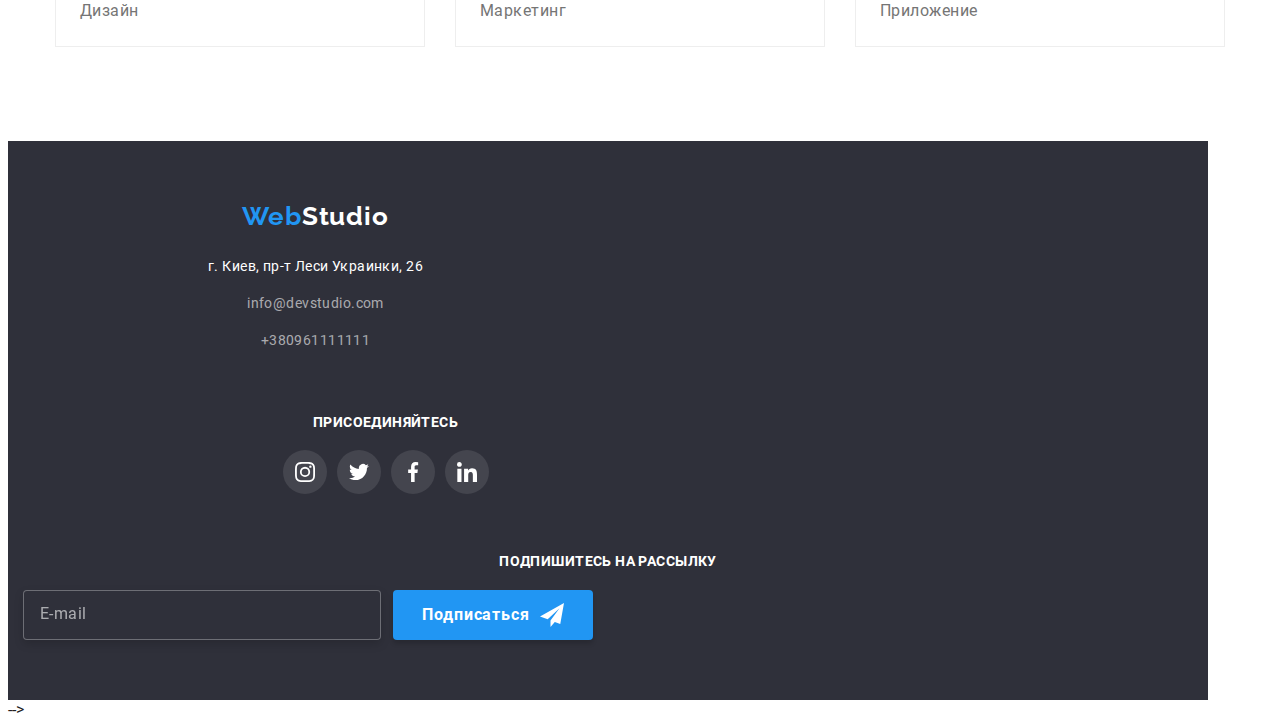
==== commit 114180ba: "update all sections" ====
--- a/portfolio.html
+++ b/portfolio.html
@@ -24,40 +24,105 @@
         <a href="" lang="en" class="nav__logo link"
           >Web<span class="nav__text" lang="en">Studio</span></a
         >
-        <nav class="nav__site">
-          <ul class="nav__list link">
-            <li class="nav__item">
-              <a href="./index.html" class="nav__link link">Студия</a>
-            </li>
-            <li class="nav__item">
-              <a href="./portfolio.html" class="nav__link link current"
+        <button type="button" class="menu-open-button button">
+          <svg class="menu-open-button__icon" width="24" height="16">
+            <use href="./images/icons.svg#icon-menu_24px"></use>
+          </svg>
+        </button>
+      </div>
+      <div class="header-menu is-hidden">
+        <button type="button" class="menu-close-btn">
+          <svg class="menu-close-btn__icon" width="18.67" height="18.67">
+            <use href="./images/icons.svg#icon-cross"></use>
+          </svg>
+        </button>
+      </div>
+      <nav class="nav__site">
+        <ul class="nav__list link">
+          <li class="nav__item">
+            <a href="./index.html" class="nav__link link">Студия</a>
+          </li>
+          <li class="nav__item">
+            <a href="./portfolio.html" class="nav__link link current"
+              >Портфолио</a
+            >
+          </li>
+          <li class="nav__item">
+            <a href="" class="nav__link link">Контакты</a>
+          </li>
+        </ul>
+      </nav>
+
+      <ul class="contacts link">
+        <li class="contacts__item">
+          <a href="" class="contacts__link link">
+            <svg class="contacts__pic" width="16" height="12">
+              <use href="./images/icons.svg#icon-envelope"></use>
+            </svg>
+            info@devstudio.com</a
+          >
+        </li>
+        <li class="contacts__item">
+          <a href="" class="contacts__link link">
+            <svg class="contacts__pic" width="10" height="16">
+              <use href="./images/icons.svg#icon-smartphone"></use>
+            </svg>
+            +380961111111</a
+          >
+        </li>
+      </ul>
+      <div class="mob_menu is-hidden">
+        <div class="container mob_container">
+          <button type="button" class="menu-close-button">
+            <svg class="menu-close-btn__icon" width="18.67" height="18.67">
+              <use href="./images/icons.svg#icon-close_24px"></use>
+            </svg>
+          </button>
+          <ul class="mob_menu__list link">
+            <li class="mob_menu_nav__item">
+              <a href="./index.html" class="mob_menu_nav__link link">Студия</a>
+            </li>
+            <li class="mob_menu_nav__item">
+              <a
+                href="./portfolio.html"
+                class="mob_menu_nav__link link mob-current"
                 >Портфолио</a
               >
             </li>
-            <li class="nav__item">
-              <a href="" class="nav__link link">Контакты</a>
+            <li class="mob_menu_nav__item">
+              <a href="" class="mob_menu_nav__link link">Контакты</a>
             </li>
           </ul>
-        </nav>
-
-        <ul class="contacts link">
-          <li class="contacts__item">
-            <a href="" class="contacts__link link">
-              <svg class="contacts__pic" width="16" height="12">
-                <use href="./images/icons.svg#icon-envelope"></use>
-              </svg>
-              info@devstudio.com</a
-            >
-          </li>
-          <li class="contacts__item">
-            <a href="" class="contacts__link link">
-              <svg class="contacts__pic" width="10" height="16">
-                <use href="./images/icons.svg#icon-smartphone"></use>
-              </svg>
-              +380961111111</a
-            >
-          </li>
-        </ul>
+          <ul class="mob_menu_contacts link">
+            <li class="mob_menu_contacts__item">
+              <a href="" class="mob_menu_contacts__tel link"> +380961111111</a>
+            </li>
+            <li class="mob_menu_contacts__item">
+              <a href="" class="mob_menu_contacts__mail link">
+                info@devstudio.com</a
+              >
+            </li>
+          </ul>
+          <div class="header-soc-sites">
+            <ul class="header-soc-sites__list link">
+              <li class="header-soc-sites__item">
+                <a href="" class="header-soc-sites__link link">Instagram</a>
+              </li>
+              <li class="header-soc-sites__item">
+                <div class="header-soc-sites__border"></div>
+                <a href="" class="header-soc-sites__link link">Twitter</a>
+              </li>
+              <li class="header-soc-sites__item">
+                <div class="header-soc-sites__border"></div>
+                <a href="" class="header-soc-sites__link link">Facebook</a>
+              </li>
+              <li class="header-soc-sites__item">
+                <div class="header-soc-sites__border"></div>
+                <a href="" class="header-soc-sites__link link">LinkedIn</a>
+              </li>
+            </ul>
+          </div>
+        </div>
       </div>
     </header>
     <main class="portfolio-examples">
@@ -74,10 +139,10 @@
             <li class="portfolio__item">
               <button type="button" class="portfolio__btn">Приложения</button>
             </li>
-            <li class="portfolio__item">
+            <li class="portfolio__item btn">
               <button type="button" class="portfolio__btn">Дизайн</button>
             </li>
-            <li class="portfolio__item">
+            <li class="portfolio__item btn">
               <button type="button" class="portfolio__btn">Маркетинг</button>
             </li>
           </ul>
@@ -85,12 +150,35 @@
             <li class="examples__item">
               <a href="" class="examples__link">
                 <div class="examples__pictures">
-                  <img
-                    src="./images/technokrjak.jpg"
-                    alt="Технокряк"
-                    width="370"
-                    height="294"
-                  />
+                  <picture>
+                    <source
+                      srcset="
+                        ./images/tehno_desk_1x-min.jpg 1x,
+                        ./images/tehno_desk_2x-min.jpg 2x
+                      "
+                      media="(min-width: 1200px)"
+                    />
+                    <source
+                      srcset="
+                        ./images/tehno_tab_1x-min.jpg 1x,
+                        ./images/tehno_tab_2x-min.jpg 2x
+                      "
+                      media="(min-width: 768px)"
+                    />
+                    <source
+                      srcset="
+                        ./images/tehno_mob_1x-min.jpg 1x,
+                        ./images/tehno_mob_2x-min.jpg 2x
+                      "
+                      media="(min-width: 480px)"
+                    />
+                    <img
+                      class="examples__img"
+                      src="./images/technokrjak.jpg"
+                      alt="Технокряк"
+                    />
+                  </picture>
+
                   <p class="examples__text">
                     Ресурс предлагает комплексные предложения с разным уровнем
                     функционала и сервисов. Все это позволит посетителю получить
@@ -106,12 +194,34 @@
             <li class="examples__item">
               <a href="" class="examples__link">
                 <div class="examples__pictures">
-                  <img
-                    src="./images/new-orlean.jpg"
-                    alt="Постер Новый Орлеан"
-                    width="370"
-                    height="294"
-                  />
+                  <picture>
+                    <source
+                      srcset="
+                        ./images/new_orlean_desk_1x-min.jpg 1x,
+                        ./images/new_orlean_desk_2x-min.jpg 2x
+                      "
+                      media="(min-width: 1200px)"
+                    />
+                    <source
+                      srcset="
+                        ./images/new_orlean_tab_1x-min.jpg 1x,
+                        ./images/new_orlean_tab_2x-min.jpg 2x
+                      "
+                      media="(min-width: 768px)"
+                    />
+                    <source
+                      srcset="
+                        ./images/new_orlean_mob_1x-min.jpg 1x,
+                        ./images/new_orlean_mob_2x-min.jpg 2x
+                      "
+                      media="(min-width: 480px)"
+                    />
+                    <img
+                      class="examples__img"
+                      src="./images/new-orlean.jpg"
+                      alt="Постер Новый Орлеан"
+                    />
+                  </picture>
                   <p class="examples__text">
                     Ресурс предлагает комплексные предложения с разным уровнем
                     функционала и сервисов. Все это позволит посетителю получить
@@ -129,12 +239,35 @@
             <li class="examples__item">
               <a href="" class="examples__link">
                 <div class="examples__pictures">
-                  <img
-                    src="./images/seafood.jpg"
-                    alt="Ресторан морской еды"
-                    width="370"
-                    height="294"
-                  />
+                  <picture>
+                    <source
+                      srcset="
+                        ./images/seafood_desk_1x-min.jpg 1x,
+                        ./images/seafood_desk_2x-min.jpg 2x
+                      "
+                      media="(min-width: 1200px)"
+                    />
+                    <source
+                      srcset="
+                        ./images/seafood_tab_1x-min.jpg 1x,
+                        ./images/seafood_tab_2x-min.jpg 2x
+                      "
+                      media="(min-width: 768px)"
+                    />
+                    <source
+                      srcset="
+                        ./images/seafood_mob_1x-min.jpg 1x,
+                        ./images/seafood_mob_2x-min.jpg 2x
+                      "
+                      media="(min-width: 480px)"
+                    />
+                    <img
+                      class="examples__img"
+                      src="./images/seafood.jpg"
+                      alt="Ресторан морской еды"
+                    />
+                  </picture>
+
                   <p class="examples__text">
                     Ресурс предлагает комплексные предложения с разным уровнем
                     функционала и сервисов. Все это позволит посетителю получить
@@ -152,12 +285,35 @@
             <li class="examples__item">
               <a href="" class="examples__link">
                 <div class="examples__pictures">
-                  <img
-                    src="./images/prime.jpg"
-                    alt="Основной проэкт"
-                    width="370"
-                    height="294"
-                  />
+                  <picture>
+                    <source
+                      srcset="
+                        ./images/prime_desk_1x-min.jpg 1x,
+                        ./images/prime_desk_2x-min.jpg 2x
+                      "
+                      media="(min-width: 1200px)"
+                    />
+                    <source
+                      srcset="
+                        ./images/prime_tab_1x-min.jpg 1x,
+                        ./images/prime_tab_2x-min.jpg 2x
+                      "
+                      media="(min-width: 768px)"
+                    />
+                    <source
+                      srcset="
+                        ./images/prime_mob_1x-min.jpg 1x,
+                        ./images/prime_mob_2x-min.jpg 2x
+                      "
+                      media="(min-width: 480px)"
+                    />
+                    <img
+                      class="examples__img"
+                      src="./images/prime.jpg"
+                      alt="Основной проэкт"
+                    />
+                  </picture>
+
                   <p class="examples__text">
                     Ресурс предлагает комплексные предложения с разным уровнем
                     функционала и сервисов. Все это позволит посетителю получить
@@ -175,12 +331,35 @@
             <li class="examples__item">
               <a href="" class="examples__link">
                 <div class="examples__pictures">
-                  <img
-                    src="./images/boxes.jpg"
-                    alt="Проэкт коробки"
-                    width="370"
-                    height="294"
-                  />
+                  <picture>
+                    <source
+                      srcset="
+                        ./images/boxes_desk_1x-min.jpg 1x,
+                        ./images/boxes_desk_2x-min.jpg 2x
+                      "
+                      media="(min-width: 1200px)"
+                    />
+                    <source
+                      srcset="
+                        ./images/boxes_tab_1x-min.jpg 1x,
+                        ./images/boxes_tab_2x-min.jpg 2x
+                      "
+                      media="(min-width: 768px)"
+                    />
+                    <source
+                      srcset="
+                        ./images/boxes_mob_1x-min.jpg 1x,
+                        ./images/boxes_mob_2x-min.jpg 2x
+                      "
+                      media="(min-width: 480px)"
+                    />
+                    <img
+                      class="examples__img"
+                      src="./images/boxes.jpg"
+                      alt="Проэкт коробки"
+                    />
+                  </picture>
+
                   <p class="examples__text">
                     Ресурс предлагает комплексные предложения с разным уровнем
                     функционала и сервисов. Все это позволит посетителю получить
@@ -198,12 +377,35 @@
             <li class="examples__item">
               <a href="" class="examples__link">
                 <div class="examples__pictures">
-                  <img
-                    src="./images/inspiration.jpg"
-                    alt="Вдохновение не имеет границ"
-                    width="370"
-                    height="294"
-                  />
+                  <picture>
+                    <source
+                      srcset="
+                        ./images/monitor_desk_1x-min.jpg 1x,
+                        ./images/monitor_desk_2x-min.jpg 2x
+                      "
+                      media="(min-width: 1200px)"
+                    />
+                    <source
+                      srcset="
+                        ./images/monitor_tab_1x-min.jpg 1x,
+                        ./images/monitor_tab_2x-min.jpg 2x
+                      "
+                      media="(min-width: 768px)"
+                    />
+                    <source
+                      srcset="
+                        ./images/monitor_mob_1x-min.jpg 1x,
+                        ./images/monitor_mob_2x-min.jpg 2x
+                      "
+                      media="(min-width: 480px)"
+                    />
+                    <img
+                      class="examples__img"
+                      src="./images/inspiration.jpg"
+                      alt="Вдохновение не имеет границ"
+                    />
+                  </picture>
+
                   <p class="examples__text">
                     Ресурс предлагает комплексные предложения с разным уровнем
                     функционала и сервисов. Все это позволит посетителю получить
@@ -221,12 +423,35 @@
             <li class="examples__item">
               <a href="" class="examples__link">
                 <div class="examples__pictures">
-                  <img
-                    src="./images/jurnal.jpg"
-                    alt="Лимитированное издание"
-                    width="370"
-                    height="294"
-                  />
+                  <picture>
+                    <source
+                      srcset="
+                        ./images/book_desk_1x-min.jpg 1x,
+                        ./images/book_desk_2x-min.jpg 2x
+                      "
+                      media="(min-width: 1200px)"
+                    />
+                    <source
+                      srcset="
+                        ./images/book_tab_1x-min.jpg 1x,
+                        ./images/book_tab_2x-min.jpg 2x
+                      "
+                      media="(min-width: 768px)"
+                    />
+                    <source
+                      srcset="
+                        ./images/book_mob_1x-min.jpg 1x,
+                        ./images/book_mob_2x-min.jpg 2x
+                      "
+                      media="(min-width: 480px)"
+                    />
+                    <img
+                      class="examples__img"
+                      src="./images/jurnal.jpg"
+                      alt="Лимитированное издание"
+                    />
+                  </picture>
+
                   <p class="examples__text">
                     Ресурс предлагает комплексные предложения с разным уровнем
                     функционала и сервисов. Все это позволит посетителю получить
@@ -244,12 +469,38 @@
             <li class="examples__item">
               <a href="" class="examples__link">
                 <div class="examples__pictures">
-                  <img
-                    src="./images/lab.jpg"
-                    alt="Проект лаборатория"
-                    width="370"
-                    height="294"
-                  />
+                  <picture>
+                    <source
+                      srcset="
+                        ./images/lab_desk_1x-min.jpg 1x,
+                        ./images/lab_desk_2x-min.jpg 2x
+                      "
+                      media="(min-width: 1200px)"
+                    />
+                    <source
+                      srcset="
+                        ./images/lab_tab_1x-min.jpg 1x,
+                        ./images/lab_tab_2x-min.jpg 2x
+                      "
+                      media="(min-width: 768px)"
+                    />
+                    <source
+                      srcset="
+                        ./images/lab_mob_1x-min.jpg 1x,
+                        ./images/lab_mob_2x-min.jpg 2x
+                      "
+                      media="(min-width: 480px)"
+                    />
+                    <img
+                      class="examples__img"
+                      srcset="
+                        ./images/lab_mob_1x-min.jpg 1x,
+                        ./images/lab_mob_2x-min.jpg 2x
+                      "
+                      src="./images/lab.jpg"
+                      alt="Проект лаборатория"
+                    />
+                  </picture>
                   <p class="examples__text">
                     Ресурс предлагает комплексные предложения с разным уровнем
                     функционала и сервисов. Все это позволит посетителю получить
@@ -267,12 +518,34 @@
             <li class="examples__item">
               <a href="" class="examples__link">
                 <div class="examples__pictures">
-                  <img
-                    src="./images/bussines.jpg"
-                    alt="Улучшение бизнеса"
-                    width="370"
-                    height="294"
-                  />
+                  <picture>
+                    <source
+                      srcset="
+                        ./images/laptop_desk_1x-min.jpg 1x,
+                        ./images/laptop_desk_2x-min.jpg 2x
+                      "
+                      media="(min-width: 1200px)"
+                    />
+                    <source
+                      srcset="
+                        ./images/laptop_tab_1x-min.jpg 1x,
+                        ./images/laptop_tab_2x-min.jpg 2x
+                      "
+                      media="(min-width: 768px)"
+                    />
+                    <source
+                      srcset="
+                        ./images/laptop_mob_1x-min.jpg 1x,
+                        ./images/laptop_mob_2x-min.jpg 2x
+                      "
+                      media="(min-width: 480px)"
+                    />
+                    <img
+                      class="examples__img"
+                      src="./images/bussines.jpg"
+                      alt="Улучшение бизнеса"
+                    />
+                  </picture>
                   <p class="examples__text">
                     Ресурс предлагает комплексные предложения с разным уровнем
                     функционала и сервисов. Все это позволит посетителю получить
@@ -366,5 +639,6 @@
         </div>
       </div>
     </footer>
+    -->
   </body>
 </html>
--- a/css/main.min.css
+++ b/css/main.min.css
@@ -1 +1 @@
-@font-face{font-family:"Roboto";font-style:normal;font-weight:400;src:url("../fonts/roboto-v30-cyrillic-regular.eot");src:local(""),url("../fonts/roboto-v30-cyrillic-regular.eot?#iefix") format("embedded-opentype"),url("../fonts/roboto-v30-cyrillic-regular.woff2") format("woff2"),url("../fonts/roboto-v30-cyrillic-regular.woff") format("woff"),url("../fonts/roboto-v30-cyrillic-regular.ttf") format("truetype"),url("../fonts/roboto-v30-cyrillic-regular.svg#Roboto") format("svg")}@font-face{font-family:"Roboto";font-style:normal;font-weight:500;src:url("../fonts/roboto-v30-cyrillic-500.eot");src:local(""),url("../fonts/roboto-v30-cyrillic-500.eot?#iefix") format("embedded-opentype"),url("../fonts/roboto-v30-cyrillic-500.woff2") format("woff2"),url("../fonts/roboto-v30-cyrillic-500.woff") format("woff"),url("../fonts/roboto-v30-cyrillic-500.ttf") format("truetype"),url("../fonts/roboto-v30-cyrillic-500.svg#Roboto") format("svg")}@font-face{font-family:"Roboto";font-style:normal;font-weight:700;src:url("../fonts/roboto-v30-cyrillic-700.eot");src:local(""),url("../fonts/roboto-v30-cyrillic-700.eot?#iefix") format("embedded-opentype"),url("../fonts/roboto-v30-cyrillic-700.woff2") format("woff2"),url("../fonts/roboto-v30-cyrillic-700.woff") format("woff"),url("../fonts/roboto-v30-cyrillic-700.ttf") format("truetype"),url("../fonts/roboto-v30-cyrillic-700.svg#Roboto") format("svg")}@font-face{font-family:"Roboto";font-style:normal;font-weight:900;src:url("../fonts/roboto-v30-cyrillic-900.eot");src:local(""),url("../fonts/roboto-v30-cyrillic-900.eot?#iefix") format("embedded-opentype"),url("../fonts/roboto-v30-cyrillic-900.woff2") format("woff2"),url("../fonts/roboto-v30-cyrillic-900.woff") format("woff"),url("../fonts/roboto-v30-cyrillic-900.ttf") format("truetype"),url("../fonts/roboto-v30-cyrillic-900.svg#Roboto") format("svg")}@font-face{font-family:"Raleway";font-style:normal;font-weight:700;src:url("../fonts/raleway-v27-cyrillic-700.eot");src:local(""),url("../fonts/raleway-v27-cyrillic-700.eot?#iefix") format("embedded-opentype"),url("../fonts/raleway-v27-cyrillic-700.woff2") format("woff2"),url("../fonts/raleway-v27-cyrillic-700.woff") format("woff"),url("../fonts/raleway-v27-cyrillic-700.ttf") format("truetype"),url("../fonts/raleway-v27-cyrillic-700.svg#Raleway") format("svg")}:root{--header-color: #212121;--header-text-color: #2f303a;--main-color: #2196f3;--main-bgd-color: #ffffff;--main-team-color: #f5f4fa;--contacts-color: #757575}p,h1,h2,h3,h4,h5,h6{margin:0}ul{margin:0;padding-left:0}.section{width:1600px;padding-top:94px;padding-bottom:94px}body{font-family:"Roboto",sans-serif;color:var(--header-color);background-color:var(--main-bgd-color)}.link{list-style:none;text-decoration:none}.visually-hidden{position:absolute;width:1px;height:1px;margin:-1px;border:0;padding:0;white-space:nowrap;clip-path:inset(100%);clip:rect(0 0 0 0);overflow:hidden}.container{width:1200px;margin:0 auto;padding-right:15px;padding-left:15px;outline:1px solid rgba(0,0,0,0);box-sizing:border-box}.decision__btn{font-family:inherit;font-weight:700;font-size:16px;line-height:1.88;align-items:center;text-align:center;letter-spacing:.06em;color:var(--main-bgd-color);background:var(--main-color);box-shadow:0px 4px 4px rgba(0,0,0,.15);border-radius:4px;cursor:pointer;border:none;margin-top:30px;padding:10px 32px;outline:1px solid rgba(0,0,0,0);transition-property:background,box-shadow,border-radius;transition-duration:250ms;transition-timing-function:cubic-bezier(0.4, 0, 0.2, 1)}.decision__btn:hover,.decision__btn:focus{background:#188ce8;box-shadow:0px 4px 4px rgba(0,0,0,.15);border-radius:4px}.portfolio__btn{font-family:inherit;font-weight:500;font-size:16px;line-height:1.62;text-align:center;letter-spacing:.03em;color:var(--header-color);background:#f5f4fa;border-radius:4px;cursor:pointer;padding:6px 22px;border:none;transition-property:background,box-shadow,color;transition-duration:250ms;transition-timing-function:cubic-bezier(0.4, 0, 0.2, 1)}.portfolio__btn:hover,.portfolio__btn:focus{color:var(--main-bgd-color);background:var(--main-color);box-shadow:0px 3px 1px rgba(0,0,0,.1),0px 1px 2px rgba(0,0,0,.08),0px 2px 2px rgba(0,0,0,.12)}.list-btn{color:var(--main-bgd-color);background-color:var(--main-color)}.subscription__btn{letter-spacing:.06em;color:#fff;font-family:"Roboto",sans-serif;font-weight:700;font-size:16px;line-height:1.88;width:200px;height:50px;box-shadow:0px 4px 4px rgba(0,0,0,.15);border-radius:4px;display:flex;position:relative;cursor:pointer;background:#2196f3;border:none;margin-left:12px;align-items:center;justify-content:center;transition-property:background;transition-duration:250ms;transition-timing-function:cubic-bezier(0.4, 0, 0.2, 1)}.subscription__btn:hover,.subscription__btn:focus{background:#188ce8}.nav__logo{font-family:"Raleway",sans-serif;font-weight:700;font-size:26px;line-height:1.2;letter-spacing:.03em;color:var(--main-color);padding-top:24px;padding-bottom:25px;align-items:center;display:block;margin-right:93px;transition-property:text-decoration-color,outline,border-width;transition-duration:250ms;transition-timing-function:cubic-bezier(0.4, 0, 0.2, 1)}.nav__logo:hover,.nav__logo:focus{text-decoration-color:var(--main-color);outline:1px solid #ececec;border-width:100%}.client__logo{width:170px;height:92px;margin-left:30px}.client__logo:first-child{margin-left:0}.client__logo__item{fill:currentColor}.adress__logo{font-family:"Raleway",sans-serif;font-weight:700;font-size:26px;line-height:1.19;color:var(--main-color);letter-spacing:.03em;display:block;margin-bottom:20px;transition-property:text-decoration-color,outline;transition-duration:250ms;transition-timing-function:cubic-bezier(0.4, 0, 0.2, 1)}.adress__logo:hover,.adress__logo:focus{text-decoration-color:var(--main-color);outline:1px solid #ececec}.adress__logo__decor{color:var(--main-bgd-color)}.adress__container{display:flex;flex-wrap:wrap;align-items:baseline;justify-content:flex-start}.page__header{font-weight:500;font-size:14px;line-height:1.14;letter-spacing:.02em}.nav__main{display:flex;align-items:center}.nav__site .contacts{display:flex;align-items:center}.nav__link{padding-top:32px;padding-bottom:32px}.nav__list{display:flex;align-items:center}.link.current{color:var(--main-color)}.nav__item{position:relative;z-index:1}.current::after{content:"";display:block;width:100%;height:4px;background:#2196f3;border-radius:2px;position:absolute;filter:drop-shadow(0px 4px 4px rgba(0, 0, 0, 0.25));bottom:-1px}.nav__text{font-family:"Raleway",sans-serif;font-style:normal;font-weight:700;font-size:26px;line-height:1.19;letter-spacing:.03em;color:var(--header-text-color)}.nav__link{font-weight:500;font-size:14px;line-height:1.14;letter-spacing:.02em;color:var(--header-color);transition-property:color;transition-duration:250ms;transition-timing-function:cubic-bezier(0.4, 0, 0.2, 1);display:block}.nav__link:hover,.nav__link:focus{color:var(--main-color);text-decoration-color:var(--main-color)}.nav__item+.nav__item{margin-left:50px}.contacts{display:flex;margin-left:auto}.contacts .contacts__item+.contacts__item{margin-left:50px}.contacts__link{font-weight:500;font-size:14px;line-height:1.14;letter-spacing:.02em;color:var(--contacts-color);padding-top:32px;padding-bottom:32px;display:flex;align-items:center;justify-content:center;transition-property:color,text-decoration-color;transition-duration:250ms;transition-timing-function:cubic-bezier(0.4, 0, 0.2, 1)}.contacts__link:hover,.contacts__link:focus{color:var(--main-color);text-decoration-color:var(--main-color)}.contacts__pic{fill:currentColor;margin-right:10px}.decision__title{margin:0 auto;font-weight:900;font-size:44px;line-height:1.36;text-align:center;letter-spacing:.06em;text-transform:uppercase;color:var(--main-bgd-color);max-width:696px;outline:1px solid rgba(0,0,0,0)}.decision{text-align:center;height:600px;padding:200px 0;background-repeat:no-repeat;background-position:50% 50%;background-size:cover;max-width:1600px;background-image:linear-gradient(to right, rgba(47, 48, 58, 0.4), rgba(47, 48, 58, 0.4)),url(../images/hero.jpg);margin:0 auto;background-color:#c4c4c4}.benefits{width:100%}.benefits__list{display:block;display:flex}.benefits__list:last-child{margin-right:0}.benefits__title{font-weight:700;font-size:14px;line-height:1.14;text-transform:uppercase;letter-spacing:.03em;outline:1px solid rgba(0,0,0,0);display:block;display:flex;flex-basis:calc(25% - 30px)}.benefits__text{font-size:14px;line-height:1.71;color:var(--contacts-color);letter-spacing:.03em;margin-top:10px;outline:1px solid rgba(0,0,0,0);display:block;flex-basis:calc(25% - 30px)}.benefits__item{margin-right:30px}.benefits__wrapper{margin-bottom:30px;display:flex;background:var(--main-team-color);border-radius:4px;align-items:center;justify-content:center;width:270px;height:120px}.benefits__item:last-child{margin-right:0}.works{font-weight:700;font-size:36px;line-height:1.17;text-align:center;letter-spacing:.03em;width:100%;padding-bottom:94px}.works__title{font-weight:700;font-size:36px;line-height:1.17;text-align:center;letter-spacing:.03em;color:var(--header-color);outline:1px solid rgba(0,0,0,0);transition-property:text-decoration-color,text-decoration-line;transition-duration:250ms;transition-timing-function:cubic-bezier(0.4, 0, 0.2, 1)}.works__title:hover,.works__title:focus{text-decoration-line:underline;text-decoration-color:var(--main-color)}.works__list{display:flex;margin-top:50px}img{display:block;max-width:100%;height:auto}.works__item{margin-right:30px;outline:1px solid rgba(0,0,0,0);width:370px}.works__item:last-child{margin-right:0}.works__wrapper{position:relative}.works__text__describe{font-family:"Roboto",sans-serif;font-weight:700;font-size:14px;line-height:1.14;letter-spacing:.03em;align-items:center;text-transform:uppercase;color:#fff;display:flex;height:70px;width:100%;align-items:center;justify-content:center}.works__wrapper__picture{background:rgba(47,48,58,.8);width:100%;height:70px}.works__wrapper__picture{position:absolute;bottom:0;left:0}.team{font-weight:700;font-size:36px;line-height:1.17;text-align:center;background:var(--main-team-color);border-radius:0px;letter-spacing:.03em;width:100%}.team__title{font-weight:700;font-size:36px;line-height:1.17;text-align:center;background:var(--main-team-color);border-radius:0px;letter-spacing:.03em;display:block;margin-bottom:50px;outline:1px solid rgba(0,0,0,0);transition-property:text-decoration-color,text-decoration-line;transition-duration:250ms;transition-timing-function:cubic-bezier(0.4, 0, 0.2, 1)}.team__title:hover,.team__title:focus{text-decoration-line:underline;text-decoration-color:var(--main-color)}.team__list{display:flex}.team__list:nth-child(1n){margin-left:0}.team__list:nth-child(3n){margin-right:0}.team__photo+.team__photo{margin-left:30px}.team__photo{display:block;box-shadow:0px 1px 3px rgba(0,0,0,.12),0px 1px 1px rgba(0,0,0,.14),0px 2px 1px rgba(0,0,0,.2);border-radius:0px 0px 4px 4px}.team-position{text-align:center}.team__wrapper{background-color:var(--main-bgd-color);margin-top:-5px;padding:30px 32px}.team__title__participant{font-weight:500;font-size:16px;line-height:1.19;text-align:center;letter-spacing:.03em;color:var(--header-color);height:auto;display:block;margin-bottom:10px;transition-property:text-decoration-color,text-decoration-line;transition-duration:250ms;transition-timing-function:cubic-bezier(0.4, 0, 0.2, 1)}.team__title__participant:hover,.team__title__participant:focus{text-decoration-line:underline;text-decoration-color:var(--main-color)}.team__text{font-weight:400;font-size:16px;line-height:1.19;text-align:center;letter-spacing:.03em;color:var(--contacts-color);display:block;margin-bottom:16px;transition-property:text-decoration-color,text-decoration-line;transition-duration:250ms;transition-timing-function:cubic-bezier(0.4, 0, 0.2, 1)}.team__text:hover,.team__text:focus{text-decoration-line:underline;text-decoration-color:var(--main-color)}.social-sites{display:flex;justify-content:center}.social-sites__item{width:44px;height:44px;margin-left:10px}.social-sites__item:first-child{margin-left:0}.social-sites__link{display:block;width:100%;height:100%;border-radius:50%;background-color:var(--main-bgd-color);color:#afb1b8;display:flex;align-items:center;justify-content:center;transition-property:background-color,color;transition-duration:250ms;transition-timing-function:cubic-bezier(0.4, 0, 0.2, 1)}.social-sites__link:hover,.social-sites__link:focus{background-color:var(--main-color);color:#fff}.social-sites__link .social-sites__icon{fill:currentColor}.client{width:100%;height:372px;padding-top:94px;padding-bottom:94px}.client__title{font-weight:700;font-size:36px;line-height:1.17;text-align:center;letter-spacing:.03em;color:var(--header-color)}.client__list{display:flex;align-items:center;justify-content:center;margin-top:50px}.client__link{width:100%;height:100%;border:1px solid #afb1b8;border-radius:4px;display:flex;align-items:center;justify-content:center;color:#afb1b8;outline:rgba(0,0,0,0);transition-property:border-color,color;transition-duration:250ms;transition-timing-function:cubic-bezier(0.4, 0, 0.2, 1)}.client__link:hover,.client__link:focus{border-color:#2196f3;color:#2196f3}.adress{font-family:"Roboto",sans-serif;font-style:normal;font-size:14px;line-height:1.71;letter-spacing:.03em;background:var(--header-text-color);padding-top:60px;padding-bottom:60px;outline:1px solid rgba(0,0,0,0);width:100%}.join__footer{margin-left:70px}.adress__item{margin-bottom:9px}.adress__link{font-size:14px;line-height:2;color:var(--main-bgd-color);letter-spacing:.03em;display:block;transition-property:color,text-decoration-line;transition-duration:250ms;transition-timing-function:cubic-bezier(0.4, 0, 0.2, 1)}.adress__link:hover,.adress__link:focus{text-decoration-line:underline;text-decoration-color:var(--main-color);color:var(--main-color)}.adress__link__mail{font-size:14px;line-height:2;color:rgba(255,255,255,.6);letter-spacing:.03em;display:block;margin-bottom:9px;transition-property:color,text-decoration-line;transition-duration:250ms;transition-timing-function:cubic-bezier(0.4, 0, 0.2, 1);transition-property:color,text-decoration-line;transition-duration:250ms;transition-timing-function:cubic-bezier(0.4, 0, 0.2, 1)}.adress__link__mail:hover,.adress__link__mail:focus{text-decoration-line:underline;text-decoration-color:var(--main-color);color:var(--main-color)}.adress__link__phone{font-size:14px;line-height:2;color:rgba(255,255,255,.6);letter-spacing:.03em;transition-property:color,text-decoration-line;transition-duration:250ms;transition-timing-function:cubic-bezier(0.4, 0, 0.2, 1)}.adress__link__phone:hover,.adress__link__phone:focus{text-decoration-line:underline;text-decoration-color:var(--main-color);color:var(--main-color)}.adress__list .adress__item{font-style:normal}.adress__list{display:block}.join__list{display:flex}.join__text{margin-bottom:20px;font-family:"Roboto",sans-serif;font-style:normal;font-weight:700;font-size:14px;line-height:16px;letter-spacing:.03em;text-transform:uppercase;color:#fff;display:block;margin-bottom:20px}.join__item{width:44px;height:44px;background:rgba(255,255,255,.1);border-radius:50%;margin-left:10px}.join__item:first-child{margin-left:0}.join__link{display:flex;justify-content:center;width:100%;height:100%;align-items:center;border-radius:50%;transition-property:background-color;transition-duration:250ms;transition-timing-function:cubic-bezier(0.4, 0, 0.2, 1)}.join__link:hover,.join__link:focus{background-color:var(--main-color)}.join__svg{display:block;fill:#fff}.subscription{margin-left:auto}.subscription__text{font-family:"Roboto",sans-serif;font-weight:700;font-size:14px;line-height:1.14;letter-spacing:.03em;text-transform:uppercase;color:#fff;display:block;margin-bottom:20px}.subscription__email{width:358px;height:50px;box-sizing:border-box;border:1px solid rgba(255,255,255,.3);filter:drop-shadow(0px 4px 4px rgba(0, 0, 0, 0.15));border-radius:4px;display:flex;outline:none;cursor:pointer;padding-top:15px;padding-bottom:15px;padding-left:16px;color:var(--main-bgd-color);background:#2f303a;transition-property:border-color;transition-duration:250ms;transition-timing-function:cubic-bezier(0.4, 0, 0.2, 1)}.subscription__email:hover,.subscription__email:focus{border-color:#2196f3}.subscription__email::placeholder{font-family:"Roboto";font-size:16px;line-height:1.25;display:flex;align-items:center;letter-spacing:.03em;color:rgba(255,255,255,.6);background:#2f303a;width:100%;height:100%}.subscription__pic{fill:#fff;width:24px;height:24px;display:flex;margin-left:10px}.subscription__pic::after{content:"";display:flex;position:absolute}.subscription__form{display:flex;justify-content:space-between}.page__header{border-bottom:1px solid #ececec}.portfolio__page{padding-top:94px;padding-bottom:94px}.portfolio__list{justify-content:center;margin-bottom:50px}.portfolio__item{margin-right:8px}.portfolio__item:last-child{margin-right:0}.portfolio__list{display:flex}.examples{display:flex;flex-wrap:wrap;margin:-15px}.examples__item{margin:15px;width:calc(33.3333333333% - 30px);font-family:"Roboto",sans-serif}.examples__link{display:block;text-decoration:none;transition-property:background,border,box-shadow;transition-duration:250ms;transition-timing-function:cubic-bezier(0.4, 0, 0.2, 1)}.examples__link:hover,.examples__link:focus{background:#fff;border:1px solid #eee;box-shadow:0px 1px 1px rgba(0,0,0,.12),0px 4px 4px rgba(0,0,0,.06),1px 4px 6px rgba(0,0,0,.16)}.examples__text{position:absolute;top:0;font-family:"Roboto",sans-serif;font-size:18px;line-height:1.56;letter-spacing:.03em;color:#fff;background:rgba(33,150,243,.9);padding:63px 24px;height:100%;transform:translateY(101%);transition:transform 250ms cubic-bezier(0.4, 0, 0.2, 1)}.examples__pictures{position:relative;overflow:hidden}.examples__link:hover .examples__text,.examples__link:focus .examples__text{transform:translateY(0)}.examples__title{font-family:"Roboto",sans-serif;font-weight:700;font-size:18px;line-height:2;letter-spacing:.06em;color:var(--header-color);margin-bottom:4px;transition-property:color;transition-duration:250ms;transition-timing-function:cubic-bezier(0.4, 0, 0.2, 1)}.examples__title:hover,.examples__title:focus{color:var(--main-color)}.examples__wrapper{padding:20px 24px;background-color:var(--main-bgd-color);border:1px solid #eee;border-top:0}.examles__text__describe{font-size:16px;line-height:1.88;color:var(--contacts-color);font-family:"Roboto",sans-serif;font-style:normal;letter-spacing:.03em;color:#757575;transition-property:color;transition-duration:250ms;transition-timing-function:cubic-bezier(0.4, 0, 0.2, 1)}.examles__text__describe:hover,.examles__text__describe:focus{color:var(--main-color)}.backdrop{position:fixed;top:0;left:0;width:100%;height:100%;transition:opacity 250ms cubic-bezier(0.4, 0, 0.2, 1),visibility 250ms cubic-bezier(0.4, 0, 0.2, 1);background:rgba(0,0,0,.2)}.modal{width:528px;min-height:581px;background:#fff;box-shadow:0px 1px 3px rgba(0,0,0,.12),0px 1px 1px rgba(0,0,0,.14),0px 2px 1px rgba(0,0,0,.2);border-radius:4px;top:50%;left:50%;transform:translate(-50%, -50%) scale(1) rotate(0);position:absolute;transition:transform 250ms cubic-bezier(0.4, 0, 0.2, 1);padding:40px}.is-hidden{opacity:0;visibility:hidden;pointer-events:none}.backdrop.is-hidden .modal{transform:translate(-50%, -50%) scale(0) rotate(-360deg)}.join-svg-cross{color:#000}.modal-field-head{font-family:"Roboto",sans-serif;font-weight:700;font-size:20px;line-height:1.15;text-align:center;letter-spacing:.03em;color:#212121;display:block;margin-bottom:12px}.modal-field{display:block;width:100%;font-family:"Roboto",sans-serif;font-size:12px;line-height:1.17;letter-spacing:.01em;color:#757575}.modal-input{width:100%;border:1px solid rgba(33,33,33,.2);border-radius:4px;height:40px;background-color:rgba(0,0,0,0);padding-left:42px;outline-color:rgba(0,0,0,0);transition-property:border-color;transition-duration:250ms;transition-timing-function:cubic-bezier(0.4, 0, 0.2, 1)}.modal-input:hover,.modal-input:focus{border-color:#2196f3}.icon-check{width:16px;height:15px;margin-top:25px;transition-property:border-color;transition-duration:250ms;transition-timing-function:cubic-bezier(0.4, 0, 0.2, 1)}.icon-check:hover,.icon-check:focus{border-color:#2196f3}.modal-text{width:448px;height:120px;border:1px solid rgba(33,33,33,.2);border-radius:4px;resize:none;display:block;margin-bottom:20px;padding:12px 16px;outline-color:rgba(0,0,0,0);transition-property:border-color;transition-duration:250ms;transition-timing-function:cubic-bezier(0.4, 0, 0.2, 1)}.modal-text:hover,.modal-text:focus{border-color:#2196f3}.modal-text::placeholder{font-family:"Roboto",sans-serif;font-size:14px;line-height:1.14;letter-spacing:.01em;color:rgba(117,117,117,.5)}.modal-placeholder::placeholder{font-family:"Roboto",sans-serif;font-size:14px;line-height:1.14;letter-spacing:.01em;color:rgba(117,117,117,.5)}.modal-input:hover~.user-icon-modal,.modal-input:focus~.user-icon-modal{fill:#2196f3}.checkbox{display:block;align-items:center;margin-bottom:30px}.modal-input-wrapper{position:relative;margin-bottom:10px}.user-icon-modal{position:absolute;display:inline-block;fill:var(--header-color);top:11px;left:12px;transition-property:fill;transition-duration:250ms;transition-timing-function:cubic-bezier(0.4, 0, 0.2, 1)}.user-icon-modal:hover,.user-icon-modal:focus{fill:var(--main-color)}.agreement-act{color:#2196f3}.privacy{font-family:"Roboto",sans-serif;font-size:14px;line-height:1.71;letter-spacing:.03em;color:#757575}.privacy span{border:1px solid rgba(34,34,34,.2);margin-right:5px;left:0}.check-icon{fill:rgba(0,0,0,0);padding-top:4px;cursor:pointer}.checkbox-square:checked+.privacy span{background-color:#2196f3;border:none}.checkbox-square:checked+.privacy .check-icon{fill:#fff}.checkbox-square:focus+.privacy span{border-color:#2196f3}.modal-close-btn{width:30px;height:30px;border:1px solid rgba(0,0,0,.1);border-radius:50%;display:flex;justify-content:center;align-items:center;position:absolute;cursor:pointer;right:8px;top:8px;background-color:rgba(0,0,0,0);transition-property:fill,border-color;transition-duration:250ms;transition-timing-function:cubic-bezier(0.4, 0, 0.2, 1)}.modal-close-btn:hover,.modal-close-btn:focus{fill:#2196f3;border-color:#2196f3}.modal-btn-submit{width:200px;height:50px;font-family:"Roboto",sans-serif;font-weight:700;font-size:16px;line-height:1.88;display:flex;align-items:center;justify-content:center;letter-spacing:.06em;padding:10px 56px 10px 55px;cursor:pointer;color:#fff;background:#2196f3;box-shadow:0px 4px 4px rgba(0,0,0,.15);border-radius:4px;border-color:rgba(0,0,0,0);margin-left:124px;transition-property:background,box-shadow;transition-duration:250ms;transition-timing-function:cubic-bezier(0.4, 0, 0.2, 1)}.modal-btn-submit:hover,.modal-btn-submit:focus{background:#188ce8;box-shadow:0px 4px 4px rgba(0,0,0,.15)}/*# sourceMappingURL=main.min.css.map */+@font-face{font-family:"Roboto";font-style:normal;font-weight:400;src:url("../fonts/roboto-v30-cyrillic-regular.eot");src:local(""),url("../fonts/roboto-v30-cyrillic-regular.eot?#iefix") format("embedded-opentype"),url("../fonts/roboto-v30-cyrillic-regular.woff2") format("woff2"),url("../fonts/roboto-v30-cyrillic-regular.woff") format("woff"),url("../fonts/roboto-v30-cyrillic-regular.ttf") format("truetype"),url("../fonts/roboto-v30-cyrillic-regular.svg#Roboto") format("svg")}@font-face{font-family:"Roboto";font-style:normal;font-weight:500;src:url("../fonts/roboto-v30-cyrillic-500.eot");src:local(""),url("../fonts/roboto-v30-cyrillic-500.eot?#iefix") format("embedded-opentype"),url("../fonts/roboto-v30-cyrillic-500.woff2") format("woff2"),url("../fonts/roboto-v30-cyrillic-500.woff") format("woff"),url("../fonts/roboto-v30-cyrillic-500.ttf") format("truetype"),url("../fonts/roboto-v30-cyrillic-500.svg#Roboto") format("svg")}@font-face{font-family:"Roboto";font-style:normal;font-weight:700;src:url("../fonts/roboto-v30-cyrillic-700.eot");src:local(""),url("../fonts/roboto-v30-cyrillic-700.eot?#iefix") format("embedded-opentype"),url("../fonts/roboto-v30-cyrillic-700.woff2") format("woff2"),url("../fonts/roboto-v30-cyrillic-700.woff") format("woff"),url("../fonts/roboto-v30-cyrillic-700.ttf") format("truetype"),url("../fonts/roboto-v30-cyrillic-700.svg#Roboto") format("svg")}@font-face{font-family:"Roboto";font-style:normal;font-weight:900;src:url("../fonts/roboto-v30-cyrillic-900.eot");src:local(""),url("../fonts/roboto-v30-cyrillic-900.eot?#iefix") format("embedded-opentype"),url("../fonts/roboto-v30-cyrillic-900.woff2") format("woff2"),url("../fonts/roboto-v30-cyrillic-900.woff") format("woff"),url("../fonts/roboto-v30-cyrillic-900.ttf") format("truetype"),url("../fonts/roboto-v30-cyrillic-900.svg#Roboto") format("svg")}@font-face{font-family:"Raleway";font-style:normal;font-weight:700;src:url("../fonts/raleway-v27-cyrillic-700.eot");src:local(""),url("../fonts/raleway-v27-cyrillic-700.eot?#iefix") format("embedded-opentype"),url("../fonts/raleway-v27-cyrillic-700.woff2") format("woff2"),url("../fonts/raleway-v27-cyrillic-700.woff") format("woff"),url("../fonts/raleway-v27-cyrillic-700.ttf") format("truetype"),url("../fonts/raleway-v27-cyrillic-700.svg#Raleway") format("svg")}:root{--header-color: #212121;--header-text-color: #2f303a;--main-color: #2196f3;--main-bgd-color: #ffffff;--main-team-color: #f5f4fa;--contacts-color: #757575}p,h1,h2,h3,h4,h5,h6{margin:0}ul{margin:0;padding-left:0}.section{width:1600px}img{display:block;height:auto;max-width:100%}body{font-family:"Roboto",sans-serif;color:var(--header-color);background-color:var(--main-bgd-color)}.link{list-style:none;text-decoration:none}.visually-hidden{position:absolute;width:1px;height:1px;margin:-1px;border:0;padding:0;white-space:nowrap;clip-path:inset(100%);clip:rect(0 0 0 0);overflow:hidden}.container{width:1200px;margin-left:auto;margin-right:auto;padding-right:15px;padding-left:15px;outline:1px solid rgba(0,0,0,0);box-sizing:border-box}@media screen and (min-width: 480px){.container{width:480px}}@media screen and (min-width: 768px){.container{width:768px}}@media screen and (min-width: 1200px){.container{width:1200px}}.decision__btn{font-family:inherit;font-weight:700;font-size:16px;line-height:1.88;letter-spacing:.06em;text-align:center;align-items:center;color:var(--main-bgd-color);background:var(--main-color);box-shadow:0px 4px 4px rgba(0,0,0,.15);border-radius:4px;cursor:pointer;border:none;margin-top:30px;padding:10px 32px;outline:1px solid rgba(0,0,0,0);transition-property:background,box-shadow,border-radius;transition-duration:250ms;transition-timing-function:cubic-bezier(0.4, 0, 0.2, 1)}.decision__btn:hover,.decision__btn:focus{background:#188ce8;box-shadow:0px 4px 4px rgba(0,0,0,.15);border-radius:4px}.portfolio__btn{font-family:inherit;font-weight:500;font-size:16px;line-height:1.62;text-align:center;letter-spacing:.03em;color:var(--header-color);background:#f5f4fa;border-radius:4px;cursor:pointer;padding:6px 22px;border:none;margin-bottom:21px;transition-property:background,box-shadow,color;transition-duration:250ms;transition-timing-function:cubic-bezier(0.4, 0, 0.2, 1)}.portfolio__btn:hover,.portfolio__btn:focus{color:var(--main-bgd-color);background:var(--main-color);box-shadow:0px 3px 1px rgba(0,0,0,.1),0px 1px 2px rgba(0,0,0,.08),0px 2px 2px rgba(0,0,0,.12)}.list-btn{color:var(--main-bgd-color);background-color:var(--main-color)}.subscription__btn{letter-spacing:.06em;color:#fff;font-family:"Roboto",sans-serif;font-weight:700;font-size:16px;line-height:1.88;width:200px;height:50px;box-shadow:0px 4px 4px rgba(0,0,0,.15);border-radius:4px;display:flex;position:relative;cursor:pointer;background:#2196f3;border:none;margin-left:140px;align-items:center;justify-content:center;transition-property:background;transition-duration:250ms;transition-timing-function:cubic-bezier(0.4, 0, 0.2, 1)}.subscription__btn:hover,.subscription__btn:focus{background:#188ce8}@media screen and (min-width: 768px){.subscription__btn{margin:0 auto;justify-content:center}}@media screen and (min-width: 1200px){.subscription__btn{margin-left:12px}}.nav__logo{font-family:"Raleway",sans-serif;font-weight:700;font-size:26px;line-height:1.2;letter-spacing:.03em;color:var(--main-color);padding-top:24px;padding-bottom:25px;align-items:center;display:block;width:480px;transition-property:text-decoration-color,outline,border-width;transition-duration:250ms;transition-timing-function:cubic-bezier(0.4, 0, 0.2, 1)}.nav__logo:hover,.nav__logo:focus{text-decoration-color:var(--main-color);outline:1px solid #ececec;border-width:100%}@media screen and (min-width: 768px){.nav__logo{margin-right:93px}}@media screen and (min-width: 1200px){.nav__logo{width:145px;padding-right:0;margin-right:88px}}.client__logo{width:210px;height:92px}@media screen and (min-width: 480px){.client__logo{display:inline-block;margin-right:0;margin-left:0}}@media screen and (min-width: 768px){.client__logo{display:inline-block;width:226px;margin-right:0;margin-left:0}}@media screen and (min-width: 1200px){.client__logo{width:170px}}.client__logo__item{fill:currentColor}.adress__logo{font-family:"Raleway",sans-serif;font-weight:700;font-size:26px;line-height:1.19;color:var(--main-color);letter-spacing:.03em;display:block;margin-bottom:20px;width:100%;transition-property:text-decoration-color,outline;transition-duration:250ms;transition-timing-function:cubic-bezier(0.4, 0, 0.2, 1)}.adress__logo:hover,.adress__logo:focus{text-decoration-color:var(--main-color);outline:1px solid #ececec}.adress__logo__decor{color:var(--main-bgd-color)}.adress__container{display:block;flex-wrap:wrap;text-align:center;justify-content:center;width:480px}@media screen and (min-width: 768px){.adress__container{display:flex;flex-wrap:wrap;align-items:baseline;width:100%}}@media screen and (min-width: 1200px){.adress__container{display:flex;flex-wrap:wrap;align-items:baseline;justify-content:flex-start}}.page__header{display:flex;font-weight:500;font-size:14px;line-height:1.14;letter-spacing:.02em;width:1200px}@media screen and (min-width: 480px){.page__header{width:480px}}@media screen and (min-width: 768px){.page__header{width:768px}}@media screen and (min-width: 1200px){.page__header{width:1200px}}.nav__main{display:flex;align-items:center}.nav__site .contacts{display:none;align-items:center}@media screen and (min-width: 768px){.nav__site .contacts{display:flex}}.nav__link{padding-top:32px;padding-bottom:32px}.nav__list{display:none;align-items:center}@media screen and (min-width: 768px){.nav__list{display:flex}}.link.current{color:var(--main-color)}.nav__item{position:relative;z-index:1}.current::after{content:"";display:block;width:100%;height:4px;background:#2196f3;border-radius:2px;position:absolute;filter:drop-shadow(0px 4px 4px rgba(0, 0, 0, 0.25));bottom:-1px}.nav__text{font-family:"Raleway",sans-serif;font-style:normal;font-weight:700;font-size:26px;line-height:1.19;letter-spacing:.03em;color:var(--header-text-color)}.nav__link{font-weight:500;font-size:14px;line-height:1.14;letter-spacing:.02em;color:var(--header-color);transition-property:color;transition-duration:250ms;transition-timing-function:cubic-bezier(0.4, 0, 0.2, 1);display:block}.nav__link:hover,.nav__link:focus{color:var(--main-color);text-decoration-color:var(--main-color)}.nav__item+.nav__item{margin-left:50px}.contacts{display:none;margin-left:auto}@media screen and (min-width: 768px){.contacts{display:flex}}@media screen and (min-width: 768px){.contacts{display:flex;flex-wrap:wrap}}.contacts .contacts__item+.contacts__item{margin-left:50px}.contacts__link{font-weight:500;font-size:14px;line-height:1.14;letter-spacing:.02em;color:var(--contacts-color);padding-top:32px;padding-bottom:32px;display:none;align-items:center;justify-content:center;transition-property:color,text-decoration-color;transition-duration:250ms;transition-timing-function:cubic-bezier(0.4, 0, 0.2, 1)}.contacts__link:hover,.contacts__link:focus{color:var(--main-color);text-decoration-color:var(--main-color)}@media screen and (min-width: 768px){.contacts__link{display:flex}}@media screen and (min-width: 1200px){.contacts__link{display:flex;flex-wrap:wrap;align-items:center;justify-content:center;text-align:center}}.contacts__pic{fill:currentColor;margin-right:10px}.menu-open-button{display:flex;justify-content:center;align-items:center;width:40px;height:40px;border:none;background:rgba(0,0,0,0);cursor:pointer;transition-property:color,text-decoration-color;transition-duration:250ms;transition-timing-function:cubic-bezier(0.4, 0, 0.2, 1)}@media screen and (min-width: 768px){.menu-open-button{display:none}}.menu-close-button{position:absolute;top:10px;right:15px;display:flex;justify-content:center;align-items:center;height:40px;width:40px;background:rgba(0,0,0,0);border:none;cursor:pointer;transition-property:color,text-decoration-color;transition-duration:250ms;transition-timing-function:cubic-bezier(0.4, 0, 0.2, 1)}.menu-close-button{display:block;margin-left:auto}.menu-open-button:hover,.menu-close-button:hover,.menu-open-button:focus,.menu-close-button:focus{color:var(--main-color);text-decoration-color:var(--main-color)}.menu-close-btn__icon,.menu-open-btn__icon{fill:var(--main-color);transition-property:color,text-decoration-color;transition-duration:250ms;transition-timing-function:cubic-bezier(0.4, 0, 0.2, 1)}.button{padding:0;cursor:pointer}.mob_menu{position:fixed;background:#fff;box-shadow:0px 4px 8px rgba(0,0,0,.04),0px 2px 4px rgba(0,0,0,.08),0px 1px 3px rgba(0,0,0,.16);top:0;left:0;width:480px;height:100vh;z-index:2;padding-top:48px;padding-bottom:48px;padding-left:40px;transition:opacity 250ms cubic-bezier(0.4, 0, 0.2, 1),visibility 250ms cubic-bezier(0.4, 0, 0.2, 1)}@media screen and (min-width: 768px){.mob_menu{display:none}}.link.mob-current{color:#2196f3}.mob_menu_nav__item:not(:last-child){margin-bottom:32px}.mob_menu_nav__item:last-child{margin-bottom:302px}.mob_menu_nav__link{font-weight:500;font-size:40px;line-height:1.18;letter-spacing:.02em;color:#212121}.mob_menu_contacts__tel{font-weight:500;font-size:34px;line-height:1.18;letter-spacing:.02em;color:#2196f3}.mob_menu_contacts__mail{font-weight:500;font-size:24px;line-height:1.17;letter-spacing:.02em;color:#757575}.mob_menu_contacts__item:first-child{display:block;margin-bottom:32px}.mob_menu_contacts__item:last-child{display:block;margin-bottom:64px}.header-soc-sites{display:inline-flex;width:480px}.header-soc-sites__list{display:flex;flex-wrap:wrap;margin-top:64px}@media screen and (min-width: 768px){.header-soc-sites__list{display:none}}.header-soc-sites__item{display:flex;margin-left:10px}.header-soc-sites__item:first-child{margin-left:0}.header-soc-sites__link{display:flex;font-weight:500;font-size:18px;line-height:1.22;letter-spacing:.02em;color:#2196f3}.header-soc-sites__link:first-child{margin-left:0}.header-soc-sites__border{width:1px;height:22px;margin-right:10px;background-color:rgba(33,33,33,.2)}.mob-container{position:absolute;transition:transform 250ms cubic-bezier(0.4, 0, 0.2, 1)}.decision__title{font-weight:900;font-size:26px;line-height:1.62;letter-spacing:.06em;text-transform:uppercase;color:var(--main-bgd-color);max-width:480px;outline:1px solid rgba(0,0,0,0)}@media screen and (min-width: 768px){.decision__title{max-width:360px;text-align:center;margin:0 auto}}@media screen and (min-width: 1200px){.decision__title{font-size:44px;line-height:1.36;text-align:center;max-width:696px;margin:0 auto}}.decision{height:400px;padding:118px 0;text-align:center;background-repeat:no-repeat;background-position:50% 50%;background-size:cover;width:480px;background-image:linear-gradient(to right, rgba(47, 48, 58, 0.4), rgba(47, 48, 58, 0.4)),url(../images/hero_mob_1x-min.jpg);margin:0;background-color:#c4c4c4}@media(min-device-pixel-ratio: 2),(-webkit-min-device-pixel-ratio: 2),(min-resolution: 192dpi),(min-resolution: 2dppx){.decision{background-image:linear-gradient(to right, rgba(47, 48, 58, 0.4), rgba(47, 48, 58, 0.4)),url(../images/hero_mob_2x-min.jpg)}}@media screen and (min-width: 768px){.decision{width:768px;background-image:linear-gradient(to right, rgba(47, 48, 58, 0.4), rgba(47, 48, 58, 0.4)),url(../images/hero_tab_1x-min.jpg)}}@media screen and (min-width: 768px)and (min-device-pixel-ratio: 2),screen and (min-width: 768px)and (-webkit-min-device-pixel-ratio: 2),screen and (min-width: 768px)and (min-resolution: 192dpi),screen and (min-width: 768px)and (min-resolution: 2dppx){.decision{background-image:linear-gradient(to right, rgba(47, 48, 58, 0.4), rgba(47, 48, 58, 0.4)),url(../images/hero_tab_2x-min.jpg)}}@media screen and (min-width: 1200px){.decision{padding:200px 0;width:1200px;height:600px;max-width:1600px;background-image:linear-gradient(to right, rgba(47, 48, 58, 0.4), rgba(47, 48, 58, 0.4)),url(../images/hero_desk_1x-min.jpg)}}@media screen and (min-width: 1200px)and (min-device-pixel-ratio: 2),screen and (min-width: 1200px)and (-webkit-min-device-pixel-ratio: 2),screen and (min-width: 1200px)and (min-resolution: 192dpi),screen and (min-width: 1200px)and (min-resolution: 2dppx){.decision{background-image:linear-gradient(to right, rgba(47, 48, 58, 0.4), rgba(47, 48, 58, 0.4)),url(../images/hero_desk_2x-min.jpg)}}.benefits{width:100%}.benefits__list{display:flex;flex-wrap:wrap;gap:30px}@media screen and (min-width: 480px){.benefits__list{padding-top:60px;padding-bottom:60px}}@media screen and (min-width: 768px){.benefits__list{padding-top:60px;padding-bottom:60px}}@media screen and (min-width: 1200px){.benefits__list{padding-top:94px;padding-bottom:94px}}.benefits__text{font-size:14px;line-height:1.71;color:var(--contacts-color);letter-spacing:.03em;outline:1px solid rgba(0,0,0,0);display:block}@media screen and (min-width: 480px){.benefits__text{width:450px;height:50px;align-content:center}}@media screen and (min-width: 768px){.benefits__text{width:100%;height:75px}}@media screen and (min-width: 1200px){.benefits__text{flex-basis:calc(25% - 30px);width:270px;height:120px}}.benefits__title{font-weight:700;font-size:14px;line-height:1.14;text-transform:uppercase;letter-spacing:.03em;outline:1px solid rgba(0,0,0,0);margin-bottom:10px;text-align:center;justify-content:center;display:flex}@media screen and (min-width: 768px){.benefits__title{width:100%;height:16px;margin-bottom:10px;justify-content:start}}@media screen and (min-width: 1200px){.benefits__title{display:flex;text-align:center}}@media screen and (min-width: 768px){.benefits__item{width:354px}}@media screen and (min-width: 1200px){.benefits__item{width:270px}}.benefits__wrapper{margin-bottom:30px;display:flex;background:var(--main-team-color);border-radius:4px;align-items:center;justify-content:center}@media screen and (min-width: 480px){.benefits__wrapper{width:450px;height:120px}}@media screen and (min-width: 768px){.benefits__wrapper{width:354px;height:120px}}@media screen and (min-width: 1200px){.benefits__wrapper{width:270px;height:120px}}.works{display:none;font-weight:700;font-size:36px;line-height:1.17;text-align:center;letter-spacing:.03em;width:100%;padding-bottom:94px}@media screen and (min-width: 1200px){.works{display:flex}}.works__title{font-weight:700;font-size:36px;line-height:1.17;text-align:center;letter-spacing:.03em;color:var(--header-color);outline:1px solid rgba(0,0,0,0);transition-property:text-decoration-color,text-decoration-line;transition-duration:250ms;transition-timing-function:cubic-bezier(0.4, 0, 0.2, 1)}.works__title:hover,.works__title:focus{text-decoration-line:underline;text-decoration-color:var(--main-color)}.works__list{display:flex;margin-top:50px}img{display:block;max-width:100%;height:auto}.works__item{margin-right:30px;outline:1px solid rgba(0,0,0,0);width:370px}.works__item:last-child{margin-right:0}.works__wrapper{position:relative}.works__text__describe{font-family:"Roboto",sans-serif;font-weight:700;font-size:14px;line-height:1.14;letter-spacing:.03em;align-items:center;text-transform:uppercase;color:#fff;display:flex;height:70px;width:100%;align-items:center;justify-content:center}.works__wrapper__picture{background:rgba(47,48,58,.8);width:100%;height:70px}.works__wrapper__picture{position:absolute;bottom:0;left:0}.team{font-weight:700;font-size:36px;line-height:1.17;text-align:center;background:var(--main-team-color);border-radius:0px;letter-spacing:.03em;width:100%;padding-top:60px;padding-bottom:60px}@media screen and (min-width: 768px){.team{display:flex}}@media screen and (min-width: 1200px){.team{padding-top:94px;padding-bottom:94px}}.team__title{font-weight:700;font-size:28px;line-height:1.18;text-align:center;background:var(--main-team-color);border-radius:0px;letter-spacing:.03em;display:block;outline:1px solid rgba(0,0,0,0);display:block;margin-bottom:30px;transition-property:text-decoration-color,text-decoration-line;transition-duration:250ms;transition-timing-function:cubic-bezier(0.4, 0, 0.2, 1)}.team__title:hover,.team__title:focus{text-decoration-line:underline;text-decoration-color:var(--main-color)}@media screen and (min-width: 768px){.team__title{margin-bottom:30px}}@media screen and (min-width: 1200px){.team__title{margin-bottom:50px;font-size:36px;line-height:1.17}}.team__list{display:block}@media screen and (min-width: 768px){.team__list{display:flex;flex-wrap:wrap;gap:30px}}.team__photo{display:block;box-shadow:0px 1px 3px rgba(0,0,0,.12),0px 1px 1px rgba(0,0,0,.14),0px 2px 1px rgba(0,0,0,.2);border-radius:0px 0px 4px 4px;margin-bottom:30px;width:450px}@media screen and (min-width: 768px){.team__photo{width:354px;margin-bottom:0}}@media screen and (min-width: 1200px){.team__photo{width:270px;margin-bottom:0}}.last__photo{margin-bottom:0}.team__wrapper{display:flex;flex-wrap:wrap;background-color:var(--main-bgd-color);margin-top:-5px;padding:30px 122px;text-align:center;justify-content:center;width:450px;height:162px}@media screen and (min-width: 768px){.team__wrapper{width:354px;padding:30px 74px}}@media screen and (min-width: 1200px){.team__wrapper{width:270px;padding:30px 32px}}.team__title__participant{font-weight:500;font-size:16px;line-height:1.19;text-align:center;letter-spacing:.03em;color:var(--header-color);height:auto;display:block;margin-bottom:10px;transition-property:text-decoration-color,text-decoration-line;transition-duration:250ms;transition-timing-function:cubic-bezier(0.4, 0, 0.2, 1)}.team__title__participant:hover,.team__title__participant:focus{text-decoration-line:underline;text-decoration-color:var(--main-color)}.team__text{font-weight:400;font-size:16px;line-height:1.19;text-align:center;letter-spacing:.03em;color:var(--contacts-color);display:block;margin-bottom:16px;transition-property:text-decoration-color,text-decoration-line;transition-duration:250ms;transition-timing-function:cubic-bezier(0.4, 0, 0.2, 1)}.team__text:hover,.team__text:focus{text-decoration-line:underline;text-decoration-color:var(--main-color)}.social-sites{display:flex;justify-content:center}.social-sites__item{width:44px;height:44px;margin-left:10px}.social-sites__item:first-child{margin-left:0}.social-sites__link{display:block;width:100%;height:100%;border-radius:50%;background-color:var(--main-bgd-color);color:#afb1b8;display:flex;align-items:center;justify-content:center;transition-property:background-color,color;transition-duration:250ms;transition-timing-function:cubic-bezier(0.4, 0, 0.2, 1)}.social-sites__link:hover,.social-sites__link:focus{background-color:var(--main-color);color:#fff}.social-sites__link .social-sites__icon{fill:currentColor}.client{width:100%}@media screen and (min-width: 480px){.client{margin-right:0;margin-left:0;padding-top:60px;padding-bottom:60px}}@media screen and (min-width: 768px){.client{margin-right:0;margin-left:0;padding-top:60px;padding-bottom:60px}}@media screen and (min-width: 1200px){.client{padding-top:94px;padding-bottom:94px}}.client__title{font-weight:700;text-align:center;letter-spacing:.03em;color:var(--header-color);font-size:36px;line-height:1.17}@media screen and (min-width: 480px){.client__title{font-size:28px;line-height:1.18;margin-bottom:30px}}@media screen and (min-width: 768px){.client__title{font-size:28px;line-height:1.18;margin-bottom:30px}}@media screen and (min-width: 1200px){.client__title{margin-bottom:50px;font-size:36px;line-height:1.17}}.client__list{display:flex;gap:30px}@media screen and (min-width: 480px){.client__list{flex-wrap:wrap;justify-content:space-around}}@media screen and (min-width: 768px){.client__list{flex-wrap:wrap;justify-content:space-between}}@media screen and (min-width: 1200px){.client__list{margin-top:50px;align-items:center;justify-content:center}}.client__link{border:1px solid #afb1b8;border-radius:4px;display:flex;align-items:center;justify-content:center;color:#afb1b8;outline:rgba(0,0,0,0);transition-property:border-color,color;transition-duration:250ms;transition-timing-function:cubic-bezier(0.4, 0, 0.2, 1)}.client__link:hover,.client__link:focus{border-color:#2196f3;color:#2196f3}@media screen and (min-width: 480px){.client__link{width:210px;height:92px}}@media screen and (min-width: 768px){.client__link{width:226px;height:92px}}@media screen and (min-width: 1200px){.client__link{width:170px;height:92px}}.adress{font-family:"Roboto",sans-serif;font-style:normal;font-size:14px;line-height:1.71;letter-spacing:.03em;background:var(--header-text-color);padding-top:60px;padding-bottom:60px;outline:1px solid rgba(0,0,0,0);width:480px}@media screen and (min-width: 768px){.adress{width:768px}}@media screen and (min-width: 1200px){.adress{width:1200px}}.all-footer{display:block;width:480px;margin-bottom:60px}.join__footer{width:100%}@media screen and (min-width: 768px){.join__footer{width:50%;margin-left:auto}}@media screen and (min-width: 1200px){.join__footer{margin-left:70px}}@media screen and (min-width: 768px){.adress__wrapper{width:50%}}.adress__item{margin-bottom:8px}@media screen and (min-width: 1200px){.adress__item{margin-bottom:9px}}.adress__item:last-child{margin-bottom:60px}.adress__link{font-size:14px;line-height:2;color:var(--main-bgd-color);letter-spacing:.03em;display:block;transition-property:color,text-decoration-line;transition-duration:250ms;transition-timing-function:cubic-bezier(0.4, 0, 0.2, 1)}.adress__link:hover,.adress__link:focus{text-decoration-line:underline;text-decoration-color:var(--main-color);color:var(--main-color)}.adress__link__mail{font-size:14px;line-height:2;color:rgba(255,255,255,.6);letter-spacing:.03em;display:block;transition-property:color,text-decoration-line;transition-duration:250ms;transition-timing-function:cubic-bezier(0.4, 0, 0.2, 1);transition-property:color,text-decoration-line;transition-duration:250ms;transition-timing-function:cubic-bezier(0.4, 0, 0.2, 1)}.adress__link__mail:hover,.adress__link__mail:focus{text-decoration-line:underline;text-decoration-color:var(--main-color);color:var(--main-color)}.adress__link__phone{font-size:14px;line-height:2;color:rgba(255,255,255,.6);letter-spacing:.03em;transition-property:color,text-decoration-line;transition-duration:250ms;transition-timing-function:cubic-bezier(0.4, 0, 0.2, 1)}.adress__link__phone:hover,.adress__link__phone:focus{text-decoration-line:underline;text-decoration-color:var(--main-color);color:var(--main-color)}.adress__list .adress__item{font-style:normal}.adress__list{display:block}.join__list{display:flex;flex-wrap:wrap;align-items:center;justify-content:center}.join__text{margin-bottom:20px;font-family:"Roboto",sans-serif;font-style:normal;font-weight:700;font-size:14px;line-height:16px;letter-spacing:.03em;text-transform:uppercase;color:#fff;display:block;margin-bottom:20px}.join__item{width:44px;height:44px;background:rgba(255,255,255,.1);border-radius:50%;margin-left:10px;display:flex;flex-wrap:wrap;align-items:center;justify-content:center}.join__item:first-child{margin-left:0}.join__link{display:block;justify-content:center;align-items:center;border-radius:50%;transition-property:background-color;transition-duration:250ms;transition-timing-function:cubic-bezier(0.4, 0, 0.2, 1)}.join__link:hover,.join__link:focus{background-color:var(--main-color)}@media screen and (min-width: 1200px){.join__link{display:flex}}.join__svg{display:block;fill:#fff}.subscription{display:block}@media screen and (min-width: 768px){.subscription{width:100%}}@media screen and (min-width: 1200px){.subscription{margin-left:auto}}.subscription__text{font-family:"Roboto",sans-serif;font-weight:700;font-size:14px;line-height:1.14;letter-spacing:.03em;text-transform:uppercase;color:#fff;display:block;margin-bottom:20px}.subscription__email{width:358px;height:50px;box-sizing:border-box;border:1px solid rgba(255,255,255,.3);filter:drop-shadow(0px 4px 4px rgba(0, 0, 0, 0.15));border-radius:4px;outline:none;cursor:pointer;padding-top:15px;padding-bottom:15px;padding-left:16px;color:var(--main-bgd-color);background:#2f303a;margin-bottom:20px;transition-property:border-color;transition-duration:250ms;transition-timing-function:cubic-bezier(0.4, 0, 0.2, 1)}.subscription__email:hover,.subscription__email:focus{border-color:#2196f3}.subscription__email::placeholder{font-family:"Roboto";font-size:16px;line-height:1.25;display:flex;align-items:center;letter-spacing:.03em;color:rgba(255,255,255,.6);background:#2f303a;width:100%;height:100%}@media screen and (min-width: 1200px){.subscription__email{margin-bottom:0;display:flex}}.subscription__pic{fill:#fff;width:24px;height:24px;display:flex;margin-left:10px}.subscription__pic::after{content:"";display:flex;position:absolute}.subscription__form{display:block;flex-wrap:wrap;text-align:center;align-items:center;justify-content:center}@media screen and (min-width: 1200px){.subscription__form{display:flex;justify-content:space-between}}.adress~.container{padding-left:0;padding-right:0}.page__header{border-bottom:1px solid #ececec}.portfolio__page{padding-top:60px;padding-bottom:60px}@media screen and (min-width: 1200px){.portfolio__page{padding-top:94px;padding-bottom:94px}}.portfolio__list{margin-bottom:50px;display:flex;flex-wrap:wrap;margin-right:8px}@media screen and (min-width: 768px){.portfolio__list{display:flex;flex-wrap:nowrap;justify-content:center}}.portfolio__item{margin-right:8px}.portfolio__item:last-child{margin-right:0}.examples{display:flex;flex-wrap:wrap;margin:-15px}.examples__item{margin:15px;width:450px;font-family:"Roboto",sans-serif}@media screen and (min-width: 768px){.examples__item{width:calc(50% - 30px)}}@media screen and (min-width: 1200px){.examples__item{width:calc(33.3333333333% - 30px)}}.examples__link{display:block;text-decoration:none;transition-property:background,border,box-shadow;transition-duration:250ms;transition-timing-function:cubic-bezier(0.4, 0, 0.2, 1)}.examples__link:hover,.examples__link:focus{background:#fff;border:1px solid #eee;box-shadow:0px 1px 1px rgba(0,0,0,.12),0px 4px 4px rgba(0,0,0,.06),1px 4px 6px rgba(0,0,0,.16)}@media screen and (min-width: 768px){.examples__link{display:flex;flex-direction:column}}.examples__text{position:absolute;top:0;font-family:"Roboto",sans-serif;font-size:18px;line-height:1.56;letter-spacing:.03em;color:#fff;background:rgba(33,150,243,.9);padding:77px 24px;height:100%;transform:translateY(101%);transition:transform 250ms cubic-bezier(0.4, 0, 0.2, 1);letter-spacing:.03em}@media screen and (min-width: 1200px){.examples__text{padding:63px 24px}}.examples__pictures{position:relative;overflow:hidden}.examples__link:hover .examples__text,.examples__link:focus .examples__text{transform:translateY(0)}.examples__img{width:450px;height:294px}@media screen and (min-width: 1200px){.examples__img{width:370px;height:294px}}.examples__title{font-family:"Roboto",sans-serif;font-weight:700;font-size:18px;line-height:2;letter-spacing:.06em;color:var(--header-color);margin-bottom:4px;transition-property:color;transition-duration:250ms;transition-timing-function:cubic-bezier(0.4, 0, 0.2, 1)}.examples__title:hover,.examples__title:focus{color:var(--main-color)}.examples__wrapper{padding:20px 24px;background-color:var(--main-bgd-color);border:1px solid #eee;border-top:0}@media screen and (min-width: 768px){.examples__wrapper{flex-grow:1}}.examles__text__describe{font-size:16px;line-height:1.88;color:var(--contacts-color);font-family:"Roboto",sans-serif;font-style:normal;letter-spacing:.03em;color:#757575;transition-property:color;transition-duration:250ms;transition-timing-function:cubic-bezier(0.4, 0, 0.2, 1)}.examles__text__describe:hover,.examles__text__describe:focus{color:var(--main-color)}.backdrop{position:fixed;top:0;left:0;width:100vw;height:100vh;transition:opacity 250ms cubic-bezier(0.4, 0, 0.2, 1),visibility 250ms cubic-bezier(0.4, 0, 0.2, 1);background:rgba(0,0,0,.2)}.modal{width:450px;min-height:609px;background:#fff;box-shadow:0px 1px 3px rgba(0,0,0,.12),0px 1px 1px rgba(0,0,0,.14),0px 2px 1px rgba(0,0,0,.2);border-radius:4px;top:50%;left:50%;transform:translate(-50%, -50%) scale(1) rotate(0);position:absolute;transition:transform 250ms cubic-bezier(0.4, 0, 0.2, 1);padding:40px}@media screen and (min-width: 1200px){.modal{width:528px;min-height:581px}}.is-hidden{opacity:0;visibility:hidden;pointer-events:none}.backdrop.is-hidden .modal{transform:translate(-50%, -50%) scale(0) rotate(-360deg)}.join-svg-cross{color:#000}.modal-field-head{font-family:"Roboto",sans-serif;font-weight:700;font-size:20px;line-height:1.15;text-align:center;letter-spacing:.03em;color:#212121;display:block;margin-bottom:12px}.modal-field{display:block;width:100%;font-family:"Roboto",sans-serif;font-size:12px;line-height:1.17;letter-spacing:.01em;color:#757575}.modal-input{width:100%;border:1px solid rgba(33,33,33,.2);border-radius:4px;height:40px;background-color:rgba(0,0,0,0);padding-left:42px;outline-color:rgba(0,0,0,0);transition-property:border-color;transition-duration:250ms;transition-timing-function:cubic-bezier(0.4, 0, 0.2, 1)}.modal-input:hover,.modal-input:focus{border-color:#2196f3}.icon-check{width:16px;height:15px;margin-top:25px;transition-property:border-color;transition-duration:250ms;transition-timing-function:cubic-bezier(0.4, 0, 0.2, 1)}.icon-check:hover,.icon-check:focus{border-color:#2196f3}.modal-text{width:370px;height:120px;border:1px solid rgba(33,33,33,.2);border-radius:4px;resize:none;display:block;margin-bottom:20px;padding:12px 16px;outline-color:rgba(0,0,0,0);transition-property:border-color;transition-duration:250ms;transition-timing-function:cubic-bezier(0.4, 0, 0.2, 1)}.modal-text:hover,.modal-text:focus{border-color:#2196f3}.modal-text::placeholder{font-family:"Roboto",sans-serif;font-size:14px;line-height:1.14;letter-spacing:.01em;color:rgba(117,117,117,.5)}@media screen and (min-width: 1200px){.modal-text{width:448px}}.modal-placeholder::placeholder{font-family:"Roboto",sans-serif;font-size:14px;line-height:1.14;letter-spacing:.01em;color:rgba(117,117,117,.5)}.modal-input:hover~.user-icon-modal,.modal-input:focus~.user-icon-modal{fill:#2196f3}.checkbox{display:block;align-items:center;margin-bottom:30px}.modal-input-wrapper{position:relative;margin-bottom:10px}.user-icon-modal{position:absolute;display:inline-block;fill:var(--header-color);top:11px;left:12px;transition-property:fill;transition-duration:250ms;transition-timing-function:cubic-bezier(0.4, 0, 0.2, 1)}.user-icon-modal:hover,.user-icon-modal:focus{fill:var(--main-color)}.agreement-act{color:#2196f3}.privacy{font-family:"Roboto",sans-serif;font-size:12px;line-height:1.17;letter-spacing:.03em;color:#757575}@media screen and (min-width: 1200px){.privacy{font-size:14px;line-height:1.71}}.privacy span{border:1px solid rgba(34,34,34,.2);left:0}@media screen and (min-width: 1200px){.privacy span{margin-right:5px}}.check-icon{fill:rgba(0,0,0,0);padding-top:4px;cursor:pointer}.checkbox-square:checked+.privacy span{background-color:#2196f3;border:none}.checkbox-square:checked+.privacy .check-icon{fill:#fff}.checkbox-square:focus+.privacy span{border-color:#2196f3}.modal-close-btn{width:30px;height:30px;border:1px solid rgba(0,0,0,.1);border-radius:50%;display:flex;justify-content:center;align-items:center;position:absolute;cursor:pointer;right:8px;top:8px;background-color:rgba(0,0,0,0);transition-property:fill,border-color;transition-duration:250ms;transition-timing-function:cubic-bezier(0.4, 0, 0.2, 1)}.modal-close-btn:hover,.modal-close-btn:focus{fill:#2196f3;border-color:#2196f3}.modal-btn-submit{width:200px;height:50px;font-family:"Roboto",sans-serif;font-weight:700;font-size:16px;line-height:1.88;display:flex;align-items:center;justify-content:center;letter-spacing:.06em;padding:10px 56px 10px 55px;cursor:pointer;color:#fff;background:#2196f3;box-shadow:0px 4px 4px rgba(0,0,0,.15);border-radius:4px;border-color:rgba(0,0,0,0);margin-left:124px;transition-property:background,box-shadow;transition-duration:250ms;transition-timing-function:cubic-bezier(0.4, 0, 0.2, 1)}.modal-btn-submit:hover,.modal-btn-submit:focus{background:#188ce8;box-shadow:0px 4px 4px rgba(0,0,0,.15)}/*# sourceMappingURL=main.min.css.map */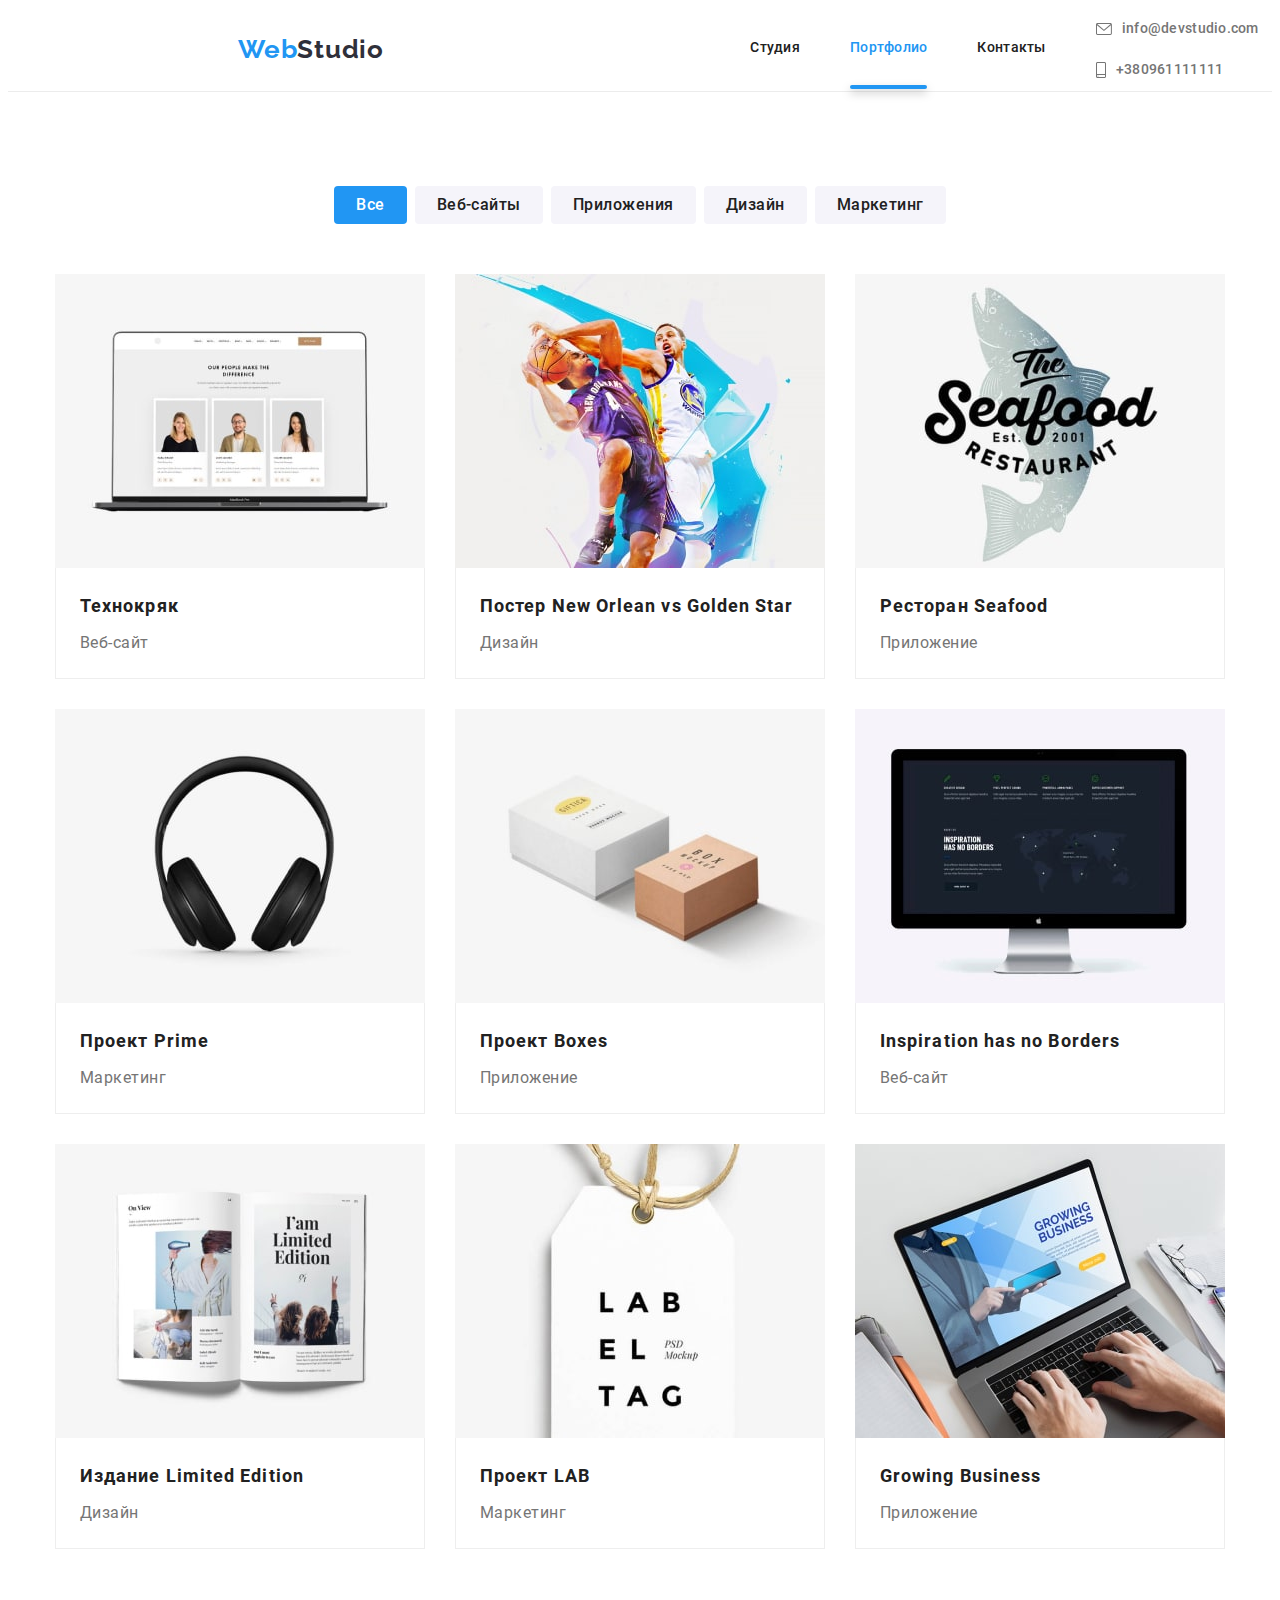
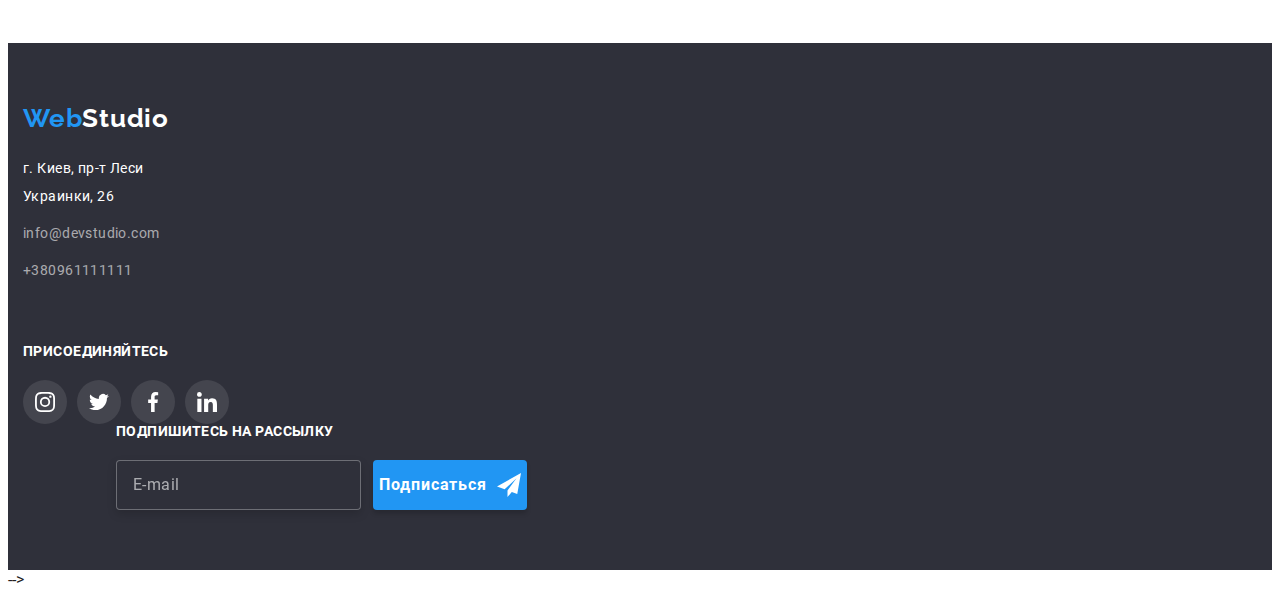
==== commit 2e042339: "update header" ====
--- a/portfolio.html
+++ b/portfolio.html
@@ -71,6 +71,7 @@
           >
         </li>
       </ul>
+
       <div class="mob_menu is-hidden">
         <div class="container mob_container">
           <button type="button" class="menu-close-button">
--- a/css/main.min.css
+++ b/css/main.min.css
@@ -1 +1 @@
-@font-face{font-family:"Roboto";font-style:normal;font-weight:400;src:url("../fonts/roboto-v30-cyrillic-regular.eot");src:local(""),url("../fonts/roboto-v30-cyrillic-regular.eot?#iefix") format("embedded-opentype"),url("../fonts/roboto-v30-cyrillic-regular.woff2") format("woff2"),url("../fonts/roboto-v30-cyrillic-regular.woff") format("woff"),url("../fonts/roboto-v30-cyrillic-regular.ttf") format("truetype"),url("../fonts/roboto-v30-cyrillic-regular.svg#Roboto") format("svg")}@font-face{font-family:"Roboto";font-style:normal;font-weight:500;src:url("../fonts/roboto-v30-cyrillic-500.eot");src:local(""),url("../fonts/roboto-v30-cyrillic-500.eot?#iefix") format("embedded-opentype"),url("../fonts/roboto-v30-cyrillic-500.woff2") format("woff2"),url("../fonts/roboto-v30-cyrillic-500.woff") format("woff"),url("../fonts/roboto-v30-cyrillic-500.ttf") format("truetype"),url("../fonts/roboto-v30-cyrillic-500.svg#Roboto") format("svg")}@font-face{font-family:"Roboto";font-style:normal;font-weight:700;src:url("../fonts/roboto-v30-cyrillic-700.eot");src:local(""),url("../fonts/roboto-v30-cyrillic-700.eot?#iefix") format("embedded-opentype"),url("../fonts/roboto-v30-cyrillic-700.woff2") format("woff2"),url("../fonts/roboto-v30-cyrillic-700.woff") format("woff"),url("../fonts/roboto-v30-cyrillic-700.ttf") format("truetype"),url("../fonts/roboto-v30-cyrillic-700.svg#Roboto") format("svg")}@font-face{font-family:"Roboto";font-style:normal;font-weight:900;src:url("../fonts/roboto-v30-cyrillic-900.eot");src:local(""),url("../fonts/roboto-v30-cyrillic-900.eot?#iefix") format("embedded-opentype"),url("../fonts/roboto-v30-cyrillic-900.woff2") format("woff2"),url("../fonts/roboto-v30-cyrillic-900.woff") format("woff"),url("../fonts/roboto-v30-cyrillic-900.ttf") format("truetype"),url("../fonts/roboto-v30-cyrillic-900.svg#Roboto") format("svg")}@font-face{font-family:"Raleway";font-style:normal;font-weight:700;src:url("../fonts/raleway-v27-cyrillic-700.eot");src:local(""),url("../fonts/raleway-v27-cyrillic-700.eot?#iefix") format("embedded-opentype"),url("../fonts/raleway-v27-cyrillic-700.woff2") format("woff2"),url("../fonts/raleway-v27-cyrillic-700.woff") format("woff"),url("../fonts/raleway-v27-cyrillic-700.ttf") format("truetype"),url("../fonts/raleway-v27-cyrillic-700.svg#Raleway") format("svg")}:root{--header-color: #212121;--header-text-color: #2f303a;--main-color: #2196f3;--main-bgd-color: #ffffff;--main-team-color: #f5f4fa;--contacts-color: #757575}p,h1,h2,h3,h4,h5,h6{margin:0}ul{margin:0;padding-left:0}.section{width:1600px}img{display:block;height:auto;max-width:100%}body{font-family:"Roboto",sans-serif;color:var(--header-color);background-color:var(--main-bgd-color)}.link{list-style:none;text-decoration:none}.visually-hidden{position:absolute;width:1px;height:1px;margin:-1px;border:0;padding:0;white-space:nowrap;clip-path:inset(100%);clip:rect(0 0 0 0);overflow:hidden}.container{width:1200px;margin-left:auto;margin-right:auto;padding-right:15px;padding-left:15px;outline:1px solid rgba(0,0,0,0);box-sizing:border-box}@media screen and (min-width: 480px){.container{width:480px}}@media screen and (min-width: 768px){.container{width:768px}}@media screen and (min-width: 1200px){.container{width:1200px}}.decision__btn{font-family:inherit;font-weight:700;font-size:16px;line-height:1.88;letter-spacing:.06em;text-align:center;align-items:center;color:var(--main-bgd-color);background:var(--main-color);box-shadow:0px 4px 4px rgba(0,0,0,.15);border-radius:4px;cursor:pointer;border:none;margin-top:30px;padding:10px 32px;outline:1px solid rgba(0,0,0,0);transition-property:background,box-shadow,border-radius;transition-duration:250ms;transition-timing-function:cubic-bezier(0.4, 0, 0.2, 1)}.decision__btn:hover,.decision__btn:focus{background:#188ce8;box-shadow:0px 4px 4px rgba(0,0,0,.15);border-radius:4px}.portfolio__btn{font-family:inherit;font-weight:500;font-size:16px;line-height:1.62;text-align:center;letter-spacing:.03em;color:var(--header-color);background:#f5f4fa;border-radius:4px;cursor:pointer;padding:6px 22px;border:none;margin-bottom:21px;transition-property:background,box-shadow,color;transition-duration:250ms;transition-timing-function:cubic-bezier(0.4, 0, 0.2, 1)}.portfolio__btn:hover,.portfolio__btn:focus{color:var(--main-bgd-color);background:var(--main-color);box-shadow:0px 3px 1px rgba(0,0,0,.1),0px 1px 2px rgba(0,0,0,.08),0px 2px 2px rgba(0,0,0,.12)}.list-btn{color:var(--main-bgd-color);background-color:var(--main-color)}.subscription__btn{letter-spacing:.06em;color:#fff;font-family:"Roboto",sans-serif;font-weight:700;font-size:16px;line-height:1.88;width:200px;height:50px;box-shadow:0px 4px 4px rgba(0,0,0,.15);border-radius:4px;display:flex;position:relative;cursor:pointer;background:#2196f3;border:none;margin-left:140px;align-items:center;justify-content:center;transition-property:background;transition-duration:250ms;transition-timing-function:cubic-bezier(0.4, 0, 0.2, 1)}.subscription__btn:hover,.subscription__btn:focus{background:#188ce8}@media screen and (min-width: 768px){.subscription__btn{margin:0 auto;justify-content:center}}@media screen and (min-width: 1200px){.subscription__btn{margin-left:12px}}.nav__logo{font-family:"Raleway",sans-serif;font-weight:700;font-size:26px;line-height:1.2;letter-spacing:.03em;color:var(--main-color);padding-top:24px;padding-bottom:25px;align-items:center;display:block;width:480px;transition-property:text-decoration-color,outline,border-width;transition-duration:250ms;transition-timing-function:cubic-bezier(0.4, 0, 0.2, 1)}.nav__logo:hover,.nav__logo:focus{text-decoration-color:var(--main-color);outline:1px solid #ececec;border-width:100%}@media screen and (min-width: 768px){.nav__logo{margin-right:93px}}@media screen and (min-width: 1200px){.nav__logo{width:145px;padding-right:0;margin-right:88px}}.client__logo{width:210px;height:92px}@media screen and (min-width: 480px){.client__logo{display:inline-block;margin-right:0;margin-left:0}}@media screen and (min-width: 768px){.client__logo{display:inline-block;width:226px;margin-right:0;margin-left:0}}@media screen and (min-width: 1200px){.client__logo{width:170px}}.client__logo__item{fill:currentColor}.adress__logo{font-family:"Raleway",sans-serif;font-weight:700;font-size:26px;line-height:1.19;color:var(--main-color);letter-spacing:.03em;display:block;margin-bottom:20px;width:100%;transition-property:text-decoration-color,outline;transition-duration:250ms;transition-timing-function:cubic-bezier(0.4, 0, 0.2, 1)}.adress__logo:hover,.adress__logo:focus{text-decoration-color:var(--main-color);outline:1px solid #ececec}.adress__logo__decor{color:var(--main-bgd-color)}.adress__container{display:block;flex-wrap:wrap;text-align:center;justify-content:center;width:480px}@media screen and (min-width: 768px){.adress__container{display:flex;flex-wrap:wrap;align-items:baseline;width:100%}}@media screen and (min-width: 1200px){.adress__container{display:flex;flex-wrap:wrap;align-items:baseline;justify-content:flex-start}}.page__header{display:flex;font-weight:500;font-size:14px;line-height:1.14;letter-spacing:.02em;width:1200px}@media screen and (min-width: 480px){.page__header{width:480px}}@media screen and (min-width: 768px){.page__header{width:768px}}@media screen and (min-width: 1200px){.page__header{width:1200px}}.nav__main{display:flex;align-items:center}.nav__site .contacts{display:none;align-items:center}@media screen and (min-width: 768px){.nav__site .contacts{display:flex}}.nav__link{padding-top:32px;padding-bottom:32px}.nav__list{display:none;align-items:center}@media screen and (min-width: 768px){.nav__list{display:flex}}.link.current{color:var(--main-color)}.nav__item{position:relative;z-index:1}.current::after{content:"";display:block;width:100%;height:4px;background:#2196f3;border-radius:2px;position:absolute;filter:drop-shadow(0px 4px 4px rgba(0, 0, 0, 0.25));bottom:-1px}.nav__text{font-family:"Raleway",sans-serif;font-style:normal;font-weight:700;font-size:26px;line-height:1.19;letter-spacing:.03em;color:var(--header-text-color)}.nav__link{font-weight:500;font-size:14px;line-height:1.14;letter-spacing:.02em;color:var(--header-color);transition-property:color;transition-duration:250ms;transition-timing-function:cubic-bezier(0.4, 0, 0.2, 1);display:block}.nav__link:hover,.nav__link:focus{color:var(--main-color);text-decoration-color:var(--main-color)}.nav__item+.nav__item{margin-left:50px}.contacts{display:none;margin-left:auto}@media screen and (min-width: 768px){.contacts{display:flex}}@media screen and (min-width: 768px){.contacts{display:flex;flex-wrap:wrap}}.contacts .contacts__item+.contacts__item{margin-left:50px}.contacts__link{font-weight:500;font-size:14px;line-height:1.14;letter-spacing:.02em;color:var(--contacts-color);padding-top:32px;padding-bottom:32px;display:none;align-items:center;justify-content:center;transition-property:color,text-decoration-color;transition-duration:250ms;transition-timing-function:cubic-bezier(0.4, 0, 0.2, 1)}.contacts__link:hover,.contacts__link:focus{color:var(--main-color);text-decoration-color:var(--main-color)}@media screen and (min-width: 768px){.contacts__link{display:flex}}@media screen and (min-width: 1200px){.contacts__link{display:flex;flex-wrap:wrap;align-items:center;justify-content:center;text-align:center}}.contacts__pic{fill:currentColor;margin-right:10px}.menu-open-button{display:flex;justify-content:center;align-items:center;width:40px;height:40px;border:none;background:rgba(0,0,0,0);cursor:pointer;transition-property:color,text-decoration-color;transition-duration:250ms;transition-timing-function:cubic-bezier(0.4, 0, 0.2, 1)}@media screen and (min-width: 768px){.menu-open-button{display:none}}.menu-close-button{position:absolute;top:10px;right:15px;display:flex;justify-content:center;align-items:center;height:40px;width:40px;background:rgba(0,0,0,0);border:none;cursor:pointer;transition-property:color,text-decoration-color;transition-duration:250ms;transition-timing-function:cubic-bezier(0.4, 0, 0.2, 1)}.menu-close-button{display:block;margin-left:auto}.menu-open-button:hover,.menu-close-button:hover,.menu-open-button:focus,.menu-close-button:focus{color:var(--main-color);text-decoration-color:var(--main-color)}.menu-close-btn__icon,.menu-open-btn__icon{fill:var(--main-color);transition-property:color,text-decoration-color;transition-duration:250ms;transition-timing-function:cubic-bezier(0.4, 0, 0.2, 1)}.button{padding:0;cursor:pointer}.mob_menu{position:fixed;background:#fff;box-shadow:0px 4px 8px rgba(0,0,0,.04),0px 2px 4px rgba(0,0,0,.08),0px 1px 3px rgba(0,0,0,.16);top:0;left:0;width:480px;height:100vh;z-index:2;padding-top:48px;padding-bottom:48px;padding-left:40px;transition:opacity 250ms cubic-bezier(0.4, 0, 0.2, 1),visibility 250ms cubic-bezier(0.4, 0, 0.2, 1)}@media screen and (min-width: 768px){.mob_menu{display:none}}.link.mob-current{color:#2196f3}.mob_menu_nav__item:not(:last-child){margin-bottom:32px}.mob_menu_nav__item:last-child{margin-bottom:302px}.mob_menu_nav__link{font-weight:500;font-size:40px;line-height:1.18;letter-spacing:.02em;color:#212121}.mob_menu_contacts__tel{font-weight:500;font-size:34px;line-height:1.18;letter-spacing:.02em;color:#2196f3}.mob_menu_contacts__mail{font-weight:500;font-size:24px;line-height:1.17;letter-spacing:.02em;color:#757575}.mob_menu_contacts__item:first-child{display:block;margin-bottom:32px}.mob_menu_contacts__item:last-child{display:block;margin-bottom:64px}.header-soc-sites{display:inline-flex;width:480px}.header-soc-sites__list{display:flex;flex-wrap:wrap;margin-top:64px}@media screen and (min-width: 768px){.header-soc-sites__list{display:none}}.header-soc-sites__item{display:flex;margin-left:10px}.header-soc-sites__item:first-child{margin-left:0}.header-soc-sites__link{display:flex;font-weight:500;font-size:18px;line-height:1.22;letter-spacing:.02em;color:#2196f3}.header-soc-sites__link:first-child{margin-left:0}.header-soc-sites__border{width:1px;height:22px;margin-right:10px;background-color:rgba(33,33,33,.2)}.mob-container{position:absolute;transition:transform 250ms cubic-bezier(0.4, 0, 0.2, 1)}.decision__title{font-weight:900;font-size:26px;line-height:1.62;letter-spacing:.06em;text-transform:uppercase;color:var(--main-bgd-color);max-width:480px;outline:1px solid rgba(0,0,0,0)}@media screen and (min-width: 768px){.decision__title{max-width:360px;text-align:center;margin:0 auto}}@media screen and (min-width: 1200px){.decision__title{font-size:44px;line-height:1.36;text-align:center;max-width:696px;margin:0 auto}}.decision{height:400px;padding:118px 0;text-align:center;background-repeat:no-repeat;background-position:50% 50%;background-size:cover;width:480px;background-image:linear-gradient(to right, rgba(47, 48, 58, 0.4), rgba(47, 48, 58, 0.4)),url(../images/hero_mob_1x-min.jpg);margin:0;background-color:#c4c4c4}@media(min-device-pixel-ratio: 2),(-webkit-min-device-pixel-ratio: 2),(min-resolution: 192dpi),(min-resolution: 2dppx){.decision{background-image:linear-gradient(to right, rgba(47, 48, 58, 0.4), rgba(47, 48, 58, 0.4)),url(../images/hero_mob_2x-min.jpg)}}@media screen and (min-width: 768px){.decision{width:768px;background-image:linear-gradient(to right, rgba(47, 48, 58, 0.4), rgba(47, 48, 58, 0.4)),url(../images/hero_tab_1x-min.jpg)}}@media screen and (min-width: 768px)and (min-device-pixel-ratio: 2),screen and (min-width: 768px)and (-webkit-min-device-pixel-ratio: 2),screen and (min-width: 768px)and (min-resolution: 192dpi),screen and (min-width: 768px)and (min-resolution: 2dppx){.decision{background-image:linear-gradient(to right, rgba(47, 48, 58, 0.4), rgba(47, 48, 58, 0.4)),url(../images/hero_tab_2x-min.jpg)}}@media screen and (min-width: 1200px){.decision{padding:200px 0;width:1200px;height:600px;max-width:1600px;background-image:linear-gradient(to right, rgba(47, 48, 58, 0.4), rgba(47, 48, 58, 0.4)),url(../images/hero_desk_1x-min.jpg)}}@media screen and (min-width: 1200px)and (min-device-pixel-ratio: 2),screen and (min-width: 1200px)and (-webkit-min-device-pixel-ratio: 2),screen and (min-width: 1200px)and (min-resolution: 192dpi),screen and (min-width: 1200px)and (min-resolution: 2dppx){.decision{background-image:linear-gradient(to right, rgba(47, 48, 58, 0.4), rgba(47, 48, 58, 0.4)),url(../images/hero_desk_2x-min.jpg)}}.benefits{width:100%}.benefits__list{display:flex;flex-wrap:wrap;gap:30px}@media screen and (min-width: 480px){.benefits__list{padding-top:60px;padding-bottom:60px}}@media screen and (min-width: 768px){.benefits__list{padding-top:60px;padding-bottom:60px}}@media screen and (min-width: 1200px){.benefits__list{padding-top:94px;padding-bottom:94px}}.benefits__text{font-size:14px;line-height:1.71;color:var(--contacts-color);letter-spacing:.03em;outline:1px solid rgba(0,0,0,0);display:block}@media screen and (min-width: 480px){.benefits__text{width:450px;height:50px;align-content:center}}@media screen and (min-width: 768px){.benefits__text{width:100%;height:75px}}@media screen and (min-width: 1200px){.benefits__text{flex-basis:calc(25% - 30px);width:270px;height:120px}}.benefits__title{font-weight:700;font-size:14px;line-height:1.14;text-transform:uppercase;letter-spacing:.03em;outline:1px solid rgba(0,0,0,0);margin-bottom:10px;text-align:center;justify-content:center;display:flex}@media screen and (min-width: 768px){.benefits__title{width:100%;height:16px;margin-bottom:10px;justify-content:start}}@media screen and (min-width: 1200px){.benefits__title{display:flex;text-align:center}}@media screen and (min-width: 768px){.benefits__item{width:354px}}@media screen and (min-width: 1200px){.benefits__item{width:270px}}.benefits__wrapper{margin-bottom:30px;display:flex;background:var(--main-team-color);border-radius:4px;align-items:center;justify-content:center}@media screen and (min-width: 480px){.benefits__wrapper{width:450px;height:120px}}@media screen and (min-width: 768px){.benefits__wrapper{width:354px;height:120px}}@media screen and (min-width: 1200px){.benefits__wrapper{width:270px;height:120px}}.works{display:none;font-weight:700;font-size:36px;line-height:1.17;text-align:center;letter-spacing:.03em;width:100%;padding-bottom:94px}@media screen and (min-width: 1200px){.works{display:flex}}.works__title{font-weight:700;font-size:36px;line-height:1.17;text-align:center;letter-spacing:.03em;color:var(--header-color);outline:1px solid rgba(0,0,0,0);transition-property:text-decoration-color,text-decoration-line;transition-duration:250ms;transition-timing-function:cubic-bezier(0.4, 0, 0.2, 1)}.works__title:hover,.works__title:focus{text-decoration-line:underline;text-decoration-color:var(--main-color)}.works__list{display:flex;margin-top:50px}img{display:block;max-width:100%;height:auto}.works__item{margin-right:30px;outline:1px solid rgba(0,0,0,0);width:370px}.works__item:last-child{margin-right:0}.works__wrapper{position:relative}.works__text__describe{font-family:"Roboto",sans-serif;font-weight:700;font-size:14px;line-height:1.14;letter-spacing:.03em;align-items:center;text-transform:uppercase;color:#fff;display:flex;height:70px;width:100%;align-items:center;justify-content:center}.works__wrapper__picture{background:rgba(47,48,58,.8);width:100%;height:70px}.works__wrapper__picture{position:absolute;bottom:0;left:0}.team{font-weight:700;font-size:36px;line-height:1.17;text-align:center;background:var(--main-team-color);border-radius:0px;letter-spacing:.03em;width:100%;padding-top:60px;padding-bottom:60px}@media screen and (min-width: 768px){.team{display:flex}}@media screen and (min-width: 1200px){.team{padding-top:94px;padding-bottom:94px}}.team__title{font-weight:700;font-size:28px;line-height:1.18;text-align:center;background:var(--main-team-color);border-radius:0px;letter-spacing:.03em;display:block;outline:1px solid rgba(0,0,0,0);display:block;margin-bottom:30px;transition-property:text-decoration-color,text-decoration-line;transition-duration:250ms;transition-timing-function:cubic-bezier(0.4, 0, 0.2, 1)}.team__title:hover,.team__title:focus{text-decoration-line:underline;text-decoration-color:var(--main-color)}@media screen and (min-width: 768px){.team__title{margin-bottom:30px}}@media screen and (min-width: 1200px){.team__title{margin-bottom:50px;font-size:36px;line-height:1.17}}.team__list{display:block}@media screen and (min-width: 768px){.team__list{display:flex;flex-wrap:wrap;gap:30px}}.team__photo{display:block;box-shadow:0px 1px 3px rgba(0,0,0,.12),0px 1px 1px rgba(0,0,0,.14),0px 2px 1px rgba(0,0,0,.2);border-radius:0px 0px 4px 4px;margin-bottom:30px;width:450px}@media screen and (min-width: 768px){.team__photo{width:354px;margin-bottom:0}}@media screen and (min-width: 1200px){.team__photo{width:270px;margin-bottom:0}}.last__photo{margin-bottom:0}.team__wrapper{display:flex;flex-wrap:wrap;background-color:var(--main-bgd-color);margin-top:-5px;padding:30px 122px;text-align:center;justify-content:center;width:450px;height:162px}@media screen and (min-width: 768px){.team__wrapper{width:354px;padding:30px 74px}}@media screen and (min-width: 1200px){.team__wrapper{width:270px;padding:30px 32px}}.team__title__participant{font-weight:500;font-size:16px;line-height:1.19;text-align:center;letter-spacing:.03em;color:var(--header-color);height:auto;display:block;margin-bottom:10px;transition-property:text-decoration-color,text-decoration-line;transition-duration:250ms;transition-timing-function:cubic-bezier(0.4, 0, 0.2, 1)}.team__title__participant:hover,.team__title__participant:focus{text-decoration-line:underline;text-decoration-color:var(--main-color)}.team__text{font-weight:400;font-size:16px;line-height:1.19;text-align:center;letter-spacing:.03em;color:var(--contacts-color);display:block;margin-bottom:16px;transition-property:text-decoration-color,text-decoration-line;transition-duration:250ms;transition-timing-function:cubic-bezier(0.4, 0, 0.2, 1)}.team__text:hover,.team__text:focus{text-decoration-line:underline;text-decoration-color:var(--main-color)}.social-sites{display:flex;justify-content:center}.social-sites__item{width:44px;height:44px;margin-left:10px}.social-sites__item:first-child{margin-left:0}.social-sites__link{display:block;width:100%;height:100%;border-radius:50%;background-color:var(--main-bgd-color);color:#afb1b8;display:flex;align-items:center;justify-content:center;transition-property:background-color,color;transition-duration:250ms;transition-timing-function:cubic-bezier(0.4, 0, 0.2, 1)}.social-sites__link:hover,.social-sites__link:focus{background-color:var(--main-color);color:#fff}.social-sites__link .social-sites__icon{fill:currentColor}.client{width:100%}@media screen and (min-width: 480px){.client{margin-right:0;margin-left:0;padding-top:60px;padding-bottom:60px}}@media screen and (min-width: 768px){.client{margin-right:0;margin-left:0;padding-top:60px;padding-bottom:60px}}@media screen and (min-width: 1200px){.client{padding-top:94px;padding-bottom:94px}}.client__title{font-weight:700;text-align:center;letter-spacing:.03em;color:var(--header-color);font-size:36px;line-height:1.17}@media screen and (min-width: 480px){.client__title{font-size:28px;line-height:1.18;margin-bottom:30px}}@media screen and (min-width: 768px){.client__title{font-size:28px;line-height:1.18;margin-bottom:30px}}@media screen and (min-width: 1200px){.client__title{margin-bottom:50px;font-size:36px;line-height:1.17}}.client__list{display:flex;gap:30px}@media screen and (min-width: 480px){.client__list{flex-wrap:wrap;justify-content:space-around}}@media screen and (min-width: 768px){.client__list{flex-wrap:wrap;justify-content:space-between}}@media screen and (min-width: 1200px){.client__list{margin-top:50px;align-items:center;justify-content:center}}.client__link{border:1px solid #afb1b8;border-radius:4px;display:flex;align-items:center;justify-content:center;color:#afb1b8;outline:rgba(0,0,0,0);transition-property:border-color,color;transition-duration:250ms;transition-timing-function:cubic-bezier(0.4, 0, 0.2, 1)}.client__link:hover,.client__link:focus{border-color:#2196f3;color:#2196f3}@media screen and (min-width: 480px){.client__link{width:210px;height:92px}}@media screen and (min-width: 768px){.client__link{width:226px;height:92px}}@media screen and (min-width: 1200px){.client__link{width:170px;height:92px}}.adress{font-family:"Roboto",sans-serif;font-style:normal;font-size:14px;line-height:1.71;letter-spacing:.03em;background:var(--header-text-color);padding-top:60px;padding-bottom:60px;outline:1px solid rgba(0,0,0,0);width:480px}@media screen and (min-width: 768px){.adress{width:768px}}@media screen and (min-width: 1200px){.adress{width:1200px}}.all-footer{display:block;width:480px;margin-bottom:60px}.join__footer{width:100%}@media screen and (min-width: 768px){.join__footer{width:50%;margin-left:auto}}@media screen and (min-width: 1200px){.join__footer{margin-left:70px}}@media screen and (min-width: 768px){.adress__wrapper{width:50%}}.adress__item{margin-bottom:8px}@media screen and (min-width: 1200px){.adress__item{margin-bottom:9px}}.adress__item:last-child{margin-bottom:60px}.adress__link{font-size:14px;line-height:2;color:var(--main-bgd-color);letter-spacing:.03em;display:block;transition-property:color,text-decoration-line;transition-duration:250ms;transition-timing-function:cubic-bezier(0.4, 0, 0.2, 1)}.adress__link:hover,.adress__link:focus{text-decoration-line:underline;text-decoration-color:var(--main-color);color:var(--main-color)}.adress__link__mail{font-size:14px;line-height:2;color:rgba(255,255,255,.6);letter-spacing:.03em;display:block;transition-property:color,text-decoration-line;transition-duration:250ms;transition-timing-function:cubic-bezier(0.4, 0, 0.2, 1);transition-property:color,text-decoration-line;transition-duration:250ms;transition-timing-function:cubic-bezier(0.4, 0, 0.2, 1)}.adress__link__mail:hover,.adress__link__mail:focus{text-decoration-line:underline;text-decoration-color:var(--main-color);color:var(--main-color)}.adress__link__phone{font-size:14px;line-height:2;color:rgba(255,255,255,.6);letter-spacing:.03em;transition-property:color,text-decoration-line;transition-duration:250ms;transition-timing-function:cubic-bezier(0.4, 0, 0.2, 1)}.adress__link__phone:hover,.adress__link__phone:focus{text-decoration-line:underline;text-decoration-color:var(--main-color);color:var(--main-color)}.adress__list .adress__item{font-style:normal}.adress__list{display:block}.join__list{display:flex;flex-wrap:wrap;align-items:center;justify-content:center}.join__text{margin-bottom:20px;font-family:"Roboto",sans-serif;font-style:normal;font-weight:700;font-size:14px;line-height:16px;letter-spacing:.03em;text-transform:uppercase;color:#fff;display:block;margin-bottom:20px}.join__item{width:44px;height:44px;background:rgba(255,255,255,.1);border-radius:50%;margin-left:10px;display:flex;flex-wrap:wrap;align-items:center;justify-content:center}.join__item:first-child{margin-left:0}.join__link{display:block;justify-content:center;align-items:center;border-radius:50%;transition-property:background-color;transition-duration:250ms;transition-timing-function:cubic-bezier(0.4, 0, 0.2, 1)}.join__link:hover,.join__link:focus{background-color:var(--main-color)}@media screen and (min-width: 1200px){.join__link{display:flex}}.join__svg{display:block;fill:#fff}.subscription{display:block}@media screen and (min-width: 768px){.subscription{width:100%}}@media screen and (min-width: 1200px){.subscription{margin-left:auto}}.subscription__text{font-family:"Roboto",sans-serif;font-weight:700;font-size:14px;line-height:1.14;letter-spacing:.03em;text-transform:uppercase;color:#fff;display:block;margin-bottom:20px}.subscription__email{width:358px;height:50px;box-sizing:border-box;border:1px solid rgba(255,255,255,.3);filter:drop-shadow(0px 4px 4px rgba(0, 0, 0, 0.15));border-radius:4px;outline:none;cursor:pointer;padding-top:15px;padding-bottom:15px;padding-left:16px;color:var(--main-bgd-color);background:#2f303a;margin-bottom:20px;transition-property:border-color;transition-duration:250ms;transition-timing-function:cubic-bezier(0.4, 0, 0.2, 1)}.subscription__email:hover,.subscription__email:focus{border-color:#2196f3}.subscription__email::placeholder{font-family:"Roboto";font-size:16px;line-height:1.25;display:flex;align-items:center;letter-spacing:.03em;color:rgba(255,255,255,.6);background:#2f303a;width:100%;height:100%}@media screen and (min-width: 1200px){.subscription__email{margin-bottom:0;display:flex}}.subscription__pic{fill:#fff;width:24px;height:24px;display:flex;margin-left:10px}.subscription__pic::after{content:"";display:flex;position:absolute}.subscription__form{display:block;flex-wrap:wrap;text-align:center;align-items:center;justify-content:center}@media screen and (min-width: 1200px){.subscription__form{display:flex;justify-content:space-between}}.adress~.container{padding-left:0;padding-right:0}.page__header{border-bottom:1px solid #ececec}.portfolio__page{padding-top:60px;padding-bottom:60px}@media screen and (min-width: 1200px){.portfolio__page{padding-top:94px;padding-bottom:94px}}.portfolio__list{margin-bottom:50px;display:flex;flex-wrap:wrap;margin-right:8px}@media screen and (min-width: 768px){.portfolio__list{display:flex;flex-wrap:nowrap;justify-content:center}}.portfolio__item{margin-right:8px}.portfolio__item:last-child{margin-right:0}.examples{display:flex;flex-wrap:wrap;margin:-15px}.examples__item{margin:15px;width:450px;font-family:"Roboto",sans-serif}@media screen and (min-width: 768px){.examples__item{width:calc(50% - 30px)}}@media screen and (min-width: 1200px){.examples__item{width:calc(33.3333333333% - 30px)}}.examples__link{display:block;text-decoration:none;transition-property:background,border,box-shadow;transition-duration:250ms;transition-timing-function:cubic-bezier(0.4, 0, 0.2, 1)}.examples__link:hover,.examples__link:focus{background:#fff;border:1px solid #eee;box-shadow:0px 1px 1px rgba(0,0,0,.12),0px 4px 4px rgba(0,0,0,.06),1px 4px 6px rgba(0,0,0,.16)}@media screen and (min-width: 768px){.examples__link{display:flex;flex-direction:column}}.examples__text{position:absolute;top:0;font-family:"Roboto",sans-serif;font-size:18px;line-height:1.56;letter-spacing:.03em;color:#fff;background:rgba(33,150,243,.9);padding:77px 24px;height:100%;transform:translateY(101%);transition:transform 250ms cubic-bezier(0.4, 0, 0.2, 1);letter-spacing:.03em}@media screen and (min-width: 1200px){.examples__text{padding:63px 24px}}.examples__pictures{position:relative;overflow:hidden}.examples__link:hover .examples__text,.examples__link:focus .examples__text{transform:translateY(0)}.examples__img{width:450px;height:294px}@media screen and (min-width: 1200px){.examples__img{width:370px;height:294px}}.examples__title{font-family:"Roboto",sans-serif;font-weight:700;font-size:18px;line-height:2;letter-spacing:.06em;color:var(--header-color);margin-bottom:4px;transition-property:color;transition-duration:250ms;transition-timing-function:cubic-bezier(0.4, 0, 0.2, 1)}.examples__title:hover,.examples__title:focus{color:var(--main-color)}.examples__wrapper{padding:20px 24px;background-color:var(--main-bgd-color);border:1px solid #eee;border-top:0}@media screen and (min-width: 768px){.examples__wrapper{flex-grow:1}}.examles__text__describe{font-size:16px;line-height:1.88;color:var(--contacts-color);font-family:"Roboto",sans-serif;font-style:normal;letter-spacing:.03em;color:#757575;transition-property:color;transition-duration:250ms;transition-timing-function:cubic-bezier(0.4, 0, 0.2, 1)}.examles__text__describe:hover,.examles__text__describe:focus{color:var(--main-color)}.backdrop{position:fixed;top:0;left:0;width:100vw;height:100vh;transition:opacity 250ms cubic-bezier(0.4, 0, 0.2, 1),visibility 250ms cubic-bezier(0.4, 0, 0.2, 1);background:rgba(0,0,0,.2)}.modal{width:450px;min-height:609px;background:#fff;box-shadow:0px 1px 3px rgba(0,0,0,.12),0px 1px 1px rgba(0,0,0,.14),0px 2px 1px rgba(0,0,0,.2);border-radius:4px;top:50%;left:50%;transform:translate(-50%, -50%) scale(1) rotate(0);position:absolute;transition:transform 250ms cubic-bezier(0.4, 0, 0.2, 1);padding:40px}@media screen and (min-width: 1200px){.modal{width:528px;min-height:581px}}.is-hidden{opacity:0;visibility:hidden;pointer-events:none}.backdrop.is-hidden .modal{transform:translate(-50%, -50%) scale(0) rotate(-360deg)}.join-svg-cross{color:#000}.modal-field-head{font-family:"Roboto",sans-serif;font-weight:700;font-size:20px;line-height:1.15;text-align:center;letter-spacing:.03em;color:#212121;display:block;margin-bottom:12px}.modal-field{display:block;width:100%;font-family:"Roboto",sans-serif;font-size:12px;line-height:1.17;letter-spacing:.01em;color:#757575}.modal-input{width:100%;border:1px solid rgba(33,33,33,.2);border-radius:4px;height:40px;background-color:rgba(0,0,0,0);padding-left:42px;outline-color:rgba(0,0,0,0);transition-property:border-color;transition-duration:250ms;transition-timing-function:cubic-bezier(0.4, 0, 0.2, 1)}.modal-input:hover,.modal-input:focus{border-color:#2196f3}.icon-check{width:16px;height:15px;margin-top:25px;transition-property:border-color;transition-duration:250ms;transition-timing-function:cubic-bezier(0.4, 0, 0.2, 1)}.icon-check:hover,.icon-check:focus{border-color:#2196f3}.modal-text{width:370px;height:120px;border:1px solid rgba(33,33,33,.2);border-radius:4px;resize:none;display:block;margin-bottom:20px;padding:12px 16px;outline-color:rgba(0,0,0,0);transition-property:border-color;transition-duration:250ms;transition-timing-function:cubic-bezier(0.4, 0, 0.2, 1)}.modal-text:hover,.modal-text:focus{border-color:#2196f3}.modal-text::placeholder{font-family:"Roboto",sans-serif;font-size:14px;line-height:1.14;letter-spacing:.01em;color:rgba(117,117,117,.5)}@media screen and (min-width: 1200px){.modal-text{width:448px}}.modal-placeholder::placeholder{font-family:"Roboto",sans-serif;font-size:14px;line-height:1.14;letter-spacing:.01em;color:rgba(117,117,117,.5)}.modal-input:hover~.user-icon-modal,.modal-input:focus~.user-icon-modal{fill:#2196f3}.checkbox{display:block;align-items:center;margin-bottom:30px}.modal-input-wrapper{position:relative;margin-bottom:10px}.user-icon-modal{position:absolute;display:inline-block;fill:var(--header-color);top:11px;left:12px;transition-property:fill;transition-duration:250ms;transition-timing-function:cubic-bezier(0.4, 0, 0.2, 1)}.user-icon-modal:hover,.user-icon-modal:focus{fill:var(--main-color)}.agreement-act{color:#2196f3}.privacy{font-family:"Roboto",sans-serif;font-size:12px;line-height:1.17;letter-spacing:.03em;color:#757575}@media screen and (min-width: 1200px){.privacy{font-size:14px;line-height:1.71}}.privacy span{border:1px solid rgba(34,34,34,.2);left:0}@media screen and (min-width: 1200px){.privacy span{margin-right:5px}}.check-icon{fill:rgba(0,0,0,0);padding-top:4px;cursor:pointer}.checkbox-square:checked+.privacy span{background-color:#2196f3;border:none}.checkbox-square:checked+.privacy .check-icon{fill:#fff}.checkbox-square:focus+.privacy span{border-color:#2196f3}.modal-close-btn{width:30px;height:30px;border:1px solid rgba(0,0,0,.1);border-radius:50%;display:flex;justify-content:center;align-items:center;position:absolute;cursor:pointer;right:8px;top:8px;background-color:rgba(0,0,0,0);transition-property:fill,border-color;transition-duration:250ms;transition-timing-function:cubic-bezier(0.4, 0, 0.2, 1)}.modal-close-btn:hover,.modal-close-btn:focus{fill:#2196f3;border-color:#2196f3}.modal-btn-submit{width:200px;height:50px;font-family:"Roboto",sans-serif;font-weight:700;font-size:16px;line-height:1.88;display:flex;align-items:center;justify-content:center;letter-spacing:.06em;padding:10px 56px 10px 55px;cursor:pointer;color:#fff;background:#2196f3;box-shadow:0px 4px 4px rgba(0,0,0,.15);border-radius:4px;border-color:rgba(0,0,0,0);margin-left:124px;transition-property:background,box-shadow;transition-duration:250ms;transition-timing-function:cubic-bezier(0.4, 0, 0.2, 1)}.modal-btn-submit:hover,.modal-btn-submit:focus{background:#188ce8;box-shadow:0px 4px 4px rgba(0,0,0,.15)}/*# sourceMappingURL=main.min.css.map */+@font-face{font-family:"Roboto";font-style:normal;font-weight:400;src:url("../fonts/roboto-v30-cyrillic-regular.eot");src:local(""),url("../fonts/roboto-v30-cyrillic-regular.eot?#iefix") format("embedded-opentype"),url("../fonts/roboto-v30-cyrillic-regular.woff2") format("woff2"),url("../fonts/roboto-v30-cyrillic-regular.woff") format("woff"),url("../fonts/roboto-v30-cyrillic-regular.ttf") format("truetype"),url("../fonts/roboto-v30-cyrillic-regular.svg#Roboto") format("svg")}@font-face{font-family:"Roboto";font-style:normal;font-weight:500;src:url("../fonts/roboto-v30-cyrillic-500.eot");src:local(""),url("../fonts/roboto-v30-cyrillic-500.eot?#iefix") format("embedded-opentype"),url("../fonts/roboto-v30-cyrillic-500.woff2") format("woff2"),url("../fonts/roboto-v30-cyrillic-500.woff") format("woff"),url("../fonts/roboto-v30-cyrillic-500.ttf") format("truetype"),url("../fonts/roboto-v30-cyrillic-500.svg#Roboto") format("svg")}@font-face{font-family:"Roboto";font-style:normal;font-weight:700;src:url("../fonts/roboto-v30-cyrillic-700.eot");src:local(""),url("../fonts/roboto-v30-cyrillic-700.eot?#iefix") format("embedded-opentype"),url("../fonts/roboto-v30-cyrillic-700.woff2") format("woff2"),url("../fonts/roboto-v30-cyrillic-700.woff") format("woff"),url("../fonts/roboto-v30-cyrillic-700.ttf") format("truetype"),url("../fonts/roboto-v30-cyrillic-700.svg#Roboto") format("svg")}@font-face{font-family:"Roboto";font-style:normal;font-weight:900;src:url("../fonts/roboto-v30-cyrillic-900.eot");src:local(""),url("../fonts/roboto-v30-cyrillic-900.eot?#iefix") format("embedded-opentype"),url("../fonts/roboto-v30-cyrillic-900.woff2") format("woff2"),url("../fonts/roboto-v30-cyrillic-900.woff") format("woff"),url("../fonts/roboto-v30-cyrillic-900.ttf") format("truetype"),url("../fonts/roboto-v30-cyrillic-900.svg#Roboto") format("svg")}@font-face{font-family:"Raleway";font-style:normal;font-weight:700;src:url("../fonts/raleway-v27-cyrillic-700.eot");src:local(""),url("../fonts/raleway-v27-cyrillic-700.eot?#iefix") format("embedded-opentype"),url("../fonts/raleway-v27-cyrillic-700.woff2") format("woff2"),url("../fonts/raleway-v27-cyrillic-700.woff") format("woff"),url("../fonts/raleway-v27-cyrillic-700.ttf") format("truetype"),url("../fonts/raleway-v27-cyrillic-700.svg#Raleway") format("svg")}:root{--header-color: #212121;--header-text-color: #2f303a;--main-color: #2196f3;--main-bgd-color: #ffffff;--main-team-color: #f5f4fa;--contacts-color: #757575}p,h1,h2,h3,h4,h5,h6{margin:0}ul{margin:0;padding-left:0}.section{width:1600px}img{display:block;height:auto;max-width:100%}body{font-family:"Roboto",sans-serif;color:var(--header-color);background-color:var(--main-bgd-color)}.link{list-style:none;text-decoration:none}.visually-hidden{position:absolute;width:1px;height:1px;margin:-1px;border:0;padding:0;white-space:nowrap;clip-path:inset(100%);clip:rect(0 0 0 0);overflow:hidden}.container{width:1200px;margin-left:auto;margin-right:auto;padding-right:15px;padding-left:15px;outline:1px solid rgba(0,0,0,0);box-sizing:border-box}@media screen and (max-width: 480px){.container{width:100%}}@media screen and (min-width: 480px){.container{width:480px}}@media screen and (min-width: 768px){.container{width:768px}}@media screen and (min-width: 1200px){.container{width:1200px}}.decision__btn{font-family:inherit;font-weight:700;font-size:16px;line-height:1.88;letter-spacing:.06em;text-align:center;align-items:center;color:var(--main-bgd-color);background:var(--main-color);box-shadow:0px 4px 4px rgba(0,0,0,.15);border-radius:4px;cursor:pointer;border:none;margin-top:30px;padding:10px 32px;outline:1px solid rgba(0,0,0,0);transition-property:background,box-shadow,border-radius;transition-duration:250ms;transition-timing-function:cubic-bezier(0.4, 0, 0.2, 1)}.decision__btn:hover,.decision__btn:focus{background:#188ce8;box-shadow:0px 4px 4px rgba(0,0,0,.15);border-radius:4px}.portfolio__btn{font-family:inherit;font-weight:500;font-size:16px;line-height:1.62;text-align:center;letter-spacing:.03em;color:var(--header-color);background:#f5f4fa;border-radius:4px;cursor:pointer;padding:6px 22px;border:none;transition-property:background,box-shadow,color;transition-duration:250ms;transition-timing-function:cubic-bezier(0.4, 0, 0.2, 1)}.portfolio__btn:hover,.portfolio__btn:focus{color:var(--main-bgd-color);background:var(--main-color);box-shadow:0px 3px 1px rgba(0,0,0,.1),0px 1px 2px rgba(0,0,0,.08),0px 2px 2px rgba(0,0,0,.12)}.list-btn{color:var(--main-bgd-color);background-color:var(--main-color)}.subscription__btn{letter-spacing:.06em;color:#fff;font-family:"Roboto",sans-serif;font-weight:700;font-size:16px;line-height:1.88;width:200px;height:50px;box-shadow:0px 4px 4px rgba(0,0,0,.15);border-radius:4px;display:flex;position:relative;cursor:pointer;background:#2196f3;border:none;margin-left:140px;align-items:center;justify-content:center;transition-property:background;transition-duration:250ms;transition-timing-function:cubic-bezier(0.4, 0, 0.2, 1)}.subscription__btn:hover,.subscription__btn:focus{background:#188ce8}@media screen and (min-width: 768px){.subscription__btn{margin:0 auto;justify-content:center}}@media screen and (min-width: 1200px){.subscription__btn{margin-left:12px}}.nav__logo{font-family:"Raleway",sans-serif;font-weight:700;font-size:26px;line-height:1.2;letter-spacing:.03em;color:var(--main-color);padding-top:24px;padding-bottom:25px;align-items:center;display:block;transition-property:text-decoration-color,outline,border-width;transition-duration:250ms;transition-timing-function:cubic-bezier(0.4, 0, 0.2, 1)}.nav__logo:hover,.nav__logo:focus{text-decoration-color:var(--main-color);outline:1px solid #ececec;border-width:100%}@media screen and (max-width: 767px){.nav__logo{width:480px}}@media screen and (min-width: 768px){.nav__logo{padding-top:26px;padding-bottom:26px;margin-right:0px}}@media screen and (min-width: 1200px){.nav__logo{width:145px;padding-right:0;margin-right:58px;margin-left:215px}}.client__logo{width:100%;height:92px}@media screen and (min-width: 480px){.client__logo{display:inline-block;margin-right:0;margin-left:0}}@media screen and (min-width: 768px){.client__logo{display:inline-block;width:226px;margin-right:0;margin-left:0}}@media screen and (min-width: 1200px){.client__logo{width:170px}}.client__logo__item{fill:currentColor}.adress__logo{font-family:"Raleway",sans-serif;font-weight:700;font-size:26px;line-height:1.19;color:var(--main-color);letter-spacing:.03em;display:block;margin-bottom:20px;transition-property:text-decoration-color,outline;transition-duration:250ms;transition-timing-function:cubic-bezier(0.4, 0, 0.2, 1)}.adress__logo:hover,.adress__logo:focus{text-decoration-color:var(--main-color);outline:1px solid #ececec}@media screen and (max-width: 768px){.adress__logo{width:100%}}@media screen and (min-width: 1200px){.adress__logo{display:flex;justify-content:start;align-items:center}}.adress__logo__decor{color:var(--main-bgd-color)}.adress__container{display:block;flex-wrap:wrap}@media screen and (min-width: 768px){.adress__container{display:flex;flex-wrap:wrap;align-items:baseline;width:100%}}@media screen and (min-width: 1200px){.adress__container{display:flex;flex-wrap:wrap;align-items:baseline;justify-content:flex-start}}@media screen and (max-width: 1200px){.adress__container{text-align:center;justify-content:center;width:100%}}.page__header{display:flex;font-weight:500;font-size:14px;line-height:1.14;letter-spacing:.02em}.nav__main{display:flex;align-items:center}.nav__site .contacts{display:none;align-items:center}@media screen and (min-width: 768px){.nav__site .contacts{display:flex}}.nav__link{padding-top:32px;padding-bottom:32px}.nav__list{display:none;align-items:center}@media screen and (min-width: 768px){.nav__list{display:flex}}.link.current{color:var(--main-color)}.nav__item{position:relative;z-index:1}.current::after{content:"";display:block;width:100%;height:4px;background:#2196f3;border-radius:2px;position:absolute;filter:drop-shadow(0px 4px 4px rgba(0, 0, 0, 0.25));bottom:-1px}.nav__text{font-family:"Raleway",sans-serif;font-style:normal;font-weight:700;font-size:26px;line-height:1.19;letter-spacing:.03em;color:var(--header-text-color)}.nav__link{font-weight:500;font-size:14px;line-height:1.14;letter-spacing:.02em;color:var(--header-color);transition-property:color;transition-duration:250ms;transition-timing-function:cubic-bezier(0.4, 0, 0.2, 1);display:block}.nav__link:hover,.nav__link:focus{color:var(--main-color);text-decoration-color:var(--main-color)}.nav__item+.nav__item{margin-left:50px}@media screen and (max-width: 768px){.contacts{display:none;margin-left:auto}}@media screen and (min-width: 768px){.contacts{display:flex;flex-wrap:wrap;align-items:center}}.contacts__link{font-weight:500;font-size:14px;line-height:1.14;letter-spacing:.02em;color:var(--contacts-color);padding-top:32px;padding-bottom:32px;display:none;align-items:center;justify-content:center;transition-property:color,text-decoration-color;transition-duration:250ms;transition-timing-function:cubic-bezier(0.4, 0, 0.2, 1)}.contacts__link:hover,.contacts__link:focus{color:var(--main-color);text-decoration-color:var(--main-color)}@media screen and (min-width: 768px){.contacts__link{display:flex;padding-top:0;padding-bottom:0;margin-left:50px}}@media screen and (min-width: 1200px){.contacts__link{display:flex;align-items:center;justify-content:center;text-align:center}}.contacts__pic{fill:currentColor;margin-right:10px}.menu-open-button{display:flex;justify-content:center;align-items:center;width:40px;height:40px;border:none;background:rgba(0,0,0,0);cursor:pointer;transition-property:color,text-decoration-color;transition-duration:250ms;transition-timing-function:cubic-bezier(0.4, 0, 0.2, 1)}@media screen and (min-width: 768px){.menu-open-button{display:none}}.menu-close-button{position:absolute;top:10px;right:15px;display:flex;justify-content:center;align-items:center;height:40px;width:40px;background:rgba(0,0,0,0);border:none;cursor:pointer;transition-property:color,text-decoration-color;transition-duration:250ms;transition-timing-function:cubic-bezier(0.4, 0, 0.2, 1)}.menu-close-button{display:block;margin-left:auto}.menu-open-button:hover,.menu-close-button:hover,.menu-open-button:focus,.menu-close-button:focus{color:var(--main-color);text-decoration-color:var(--main-color)}.menu-close-btn__icon,.menu-open-btn__icon{fill:var(--main-color);transition-property:color,text-decoration-color;transition-duration:250ms;transition-timing-function:cubic-bezier(0.4, 0, 0.2, 1)}.button{padding:0;cursor:pointer}.mob_menu{display:flex;flex-direction:column;justify-content:space-between;position:fixed;background:#fff;box-shadow:0px 4px 8px rgba(0,0,0,.04),0px 2px 4px rgba(0,0,0,.08),0px 1px 3px rgba(0,0,0,.16);top:0;left:0;width:100%;height:100%;z-index:2;padding:48px 25px;overflow-y:scroll;transition:opacity 250ms cubic-bezier(0.4, 0, 0.2, 1),visibility 250ms cubic-bezier(0.4, 0, 0.2, 1)}@media screen and (min-width: 768px){.mob_menu{display:none}}.mob_menu_nav__item:not(:first-child){margin-bottom:32px}.mob_menu_contacts__item:first-child{margin-bottom:32px}.mob_menu__list{display:flex;flex-direction:column-reverse;margin-bottom:302px}.link.mob-current{color:#2196f3}.mob_menu_nav__link{font-weight:500;font-size:40px;line-height:1.18;letter-spacing:.02em;color:#212121}.mob_menu_contacts__tel{font-weight:500;font-size:34px;line-height:1.18;letter-spacing:.02em;color:#2196f3}.mob_menu_contacts__mail{font-weight:500;font-size:24px;line-height:1.17;letter-spacing:.02em;color:#757575}.header-soc-sites{display:flex;flex-wrap:wrap}.header-soc-sites__list{display:flex;margin-top:64px}@media screen and (min-width: 768px){.header-soc-sites__list{display:none}}.header-soc-sites__item{display:flex;margin-left:10px}.header-soc-sites__item:first-child{margin-left:0}.header-soc-sites__link{display:flex;font-weight:500;font-size:18px;line-height:1.22;letter-spacing:.02em;color:#2196f3}.header-soc-sites__link:first-child{margin-left:0}.header-soc-sites__border{width:1px;height:22px;margin-right:10px;background-color:rgba(33,33,33,.2)}.mob-container{position:absolute;transition:transform 250ms cubic-bezier(0.4, 0, 0.2, 1)}.decision__title{font-weight:900;font-size:26px;line-height:1.62;letter-spacing:.06em;text-transform:uppercase;color:var(--main-bgd-color);max-width:480px;outline:1px solid rgba(0,0,0,0)}@media screen and (min-width: 768px){.decision__title{max-width:360px;text-align:center;margin:0 auto}}@media screen and (min-width: 1200px){.decision__title{font-size:44px;line-height:1.36;text-align:center;max-width:696px;margin:0 auto}}.decision{height:400px;padding:118px 0;text-align:center;background-repeat:no-repeat;background-position:50% 50%;background-size:cover;width:480px;background-image:linear-gradient(to right, rgba(47, 48, 58, 0.4), rgba(47, 48, 58, 0.4)),url(../images/hero_mob_1x-min.jpg);margin:0;background-color:#c4c4c4}@media(min-device-pixel-ratio: 2),(-webkit-min-device-pixel-ratio: 2),(min-resolution: 192dpi),(min-resolution: 2dppx){.decision{background-image:linear-gradient(to right, rgba(47, 48, 58, 0.4), rgba(47, 48, 58, 0.4)),url(../images/hero_mob_2x-min.jpg)}}@media screen and (min-width: 768px){.decision{width:768px;background-image:linear-gradient(to right, rgba(47, 48, 58, 0.4), rgba(47, 48, 58, 0.4)),url(../images/hero_tab_1x-min.jpg)}}@media screen and (min-width: 768px)and (min-device-pixel-ratio: 2),screen and (min-width: 768px)and (-webkit-min-device-pixel-ratio: 2),screen and (min-width: 768px)and (min-resolution: 192dpi),screen and (min-width: 768px)and (min-resolution: 2dppx){.decision{background-image:linear-gradient(to right, rgba(47, 48, 58, 0.4), rgba(47, 48, 58, 0.4)),url(../images/hero_tab_2x-min.jpg)}}@media screen and (min-width: 1200px){.decision{padding:200px 0;width:100%;height:600px;max-width:1600px;margin:0 auto;background-image:linear-gradient(to right, rgba(47, 48, 58, 0.4), rgba(47, 48, 58, 0.4)),url(../images/hero_desk_1x-min.jpg)}}@media screen and (min-width: 1200px)and (min-device-pixel-ratio: 2),screen and (min-width: 1200px)and (-webkit-min-device-pixel-ratio: 2),screen and (min-width: 1200px)and (min-resolution: 192dpi),screen and (min-width: 1200px)and (min-resolution: 2dppx){.decision{background-image:linear-gradient(to right, rgba(47, 48, 58, 0.4), rgba(47, 48, 58, 0.4)),url(../images/hero_desk_2x-min.jpg)}}.benefits{width:100%}@media screen and (min-width: 480px){.benefits{padding-top:60px;padding-bottom:60px}}@media screen and (min-width: 768px){.benefits{padding-top:60px;padding-bottom:60px}}@media screen and (min-width: 1200px){.benefits{padding-top:94px;padding-bottom:94px}}.benefits__list{display:flex;flex-wrap:wrap;gap:30px}.benefits__text{font-size:14px;line-height:1.71;color:var(--contacts-color);letter-spacing:.03em;outline:1px solid rgba(0,0,0,0);display:block}@media screen and (min-width: 480px){.benefits__text{width:450px;height:50px;align-content:center}}@media screen and (min-width: 768px){.benefits__text{width:100%;height:75px}}@media screen and (min-width: 1200px){.benefits__text{flex-basis:calc(25% - 30px);width:270px;height:120px}}.benefits__title{font-weight:700;font-size:14px;line-height:1.14;text-transform:uppercase;letter-spacing:.03em;outline:1px solid rgba(0,0,0,0);margin-bottom:10px;text-align:center;justify-content:center;display:flex}@media screen and (min-width: 768px){.benefits__title{width:100%;height:16px;margin-bottom:10px;justify-content:start}}@media screen and (min-width: 1200px){.benefits__title{display:flex;text-align:center}}@media screen and (min-width: 768px){.benefits__item{width:354px}}@media screen and (min-width: 1200px){.benefits__item{width:270px}}.benefits__wrapper{margin-bottom:30px;display:flex;background:var(--main-team-color);border-radius:4px;align-items:center;justify-content:center}@media screen and (min-width: 480px){.benefits__wrapper{width:450px;height:120px}}@media screen and (min-width: 768px){.benefits__wrapper{width:354px;height:120px}}@media screen and (min-width: 1200px){.benefits__wrapper{width:270px;height:120px}}.works{display:none;font-weight:700;font-size:36px;line-height:1.17;text-align:center;letter-spacing:.03em;width:100%;padding-bottom:94px}@media screen and (min-width: 1200px){.works{display:flex}}.works__title{font-weight:700;font-size:36px;line-height:1.17;text-align:center;letter-spacing:.03em;color:var(--header-color);outline:1px solid rgba(0,0,0,0);transition-property:text-decoration-color,text-decoration-line;transition-duration:250ms;transition-timing-function:cubic-bezier(0.4, 0, 0.2, 1)}.works__title:hover,.works__title:focus{text-decoration-line:underline;text-decoration-color:var(--main-color)}.works__list{display:flex;margin-top:50px}img{display:block;max-width:100%;height:auto}.works__item{margin-right:30px;outline:1px solid rgba(0,0,0,0);width:370px}.works__item:last-child{margin-right:0}.works__wrapper{position:relative}.works__text__describe{font-family:"Roboto",sans-serif;font-weight:700;font-size:14px;line-height:1.14;letter-spacing:.03em;align-items:center;text-transform:uppercase;color:#fff;display:flex;height:70px;width:100%;align-items:center;justify-content:center}.works__wrapper__picture{background:rgba(47,48,58,.8);width:100%;height:70px}.works__wrapper__picture{position:absolute;bottom:0;left:0}.team{font-weight:700;font-size:36px;line-height:1.17;text-align:center;background:var(--main-team-color);border-radius:0px;letter-spacing:.03em;width:100%;padding-top:60px;padding-bottom:60px}@media screen and (min-width: 768px){.team{display:flex}}@media screen and (min-width: 1200px){.team{padding-top:94px;padding-bottom:94px}}.team__title{font-weight:700;font-size:28px;line-height:1.18;text-align:center;background:var(--main-team-color);border-radius:0px;letter-spacing:.03em;display:block;outline:1px solid rgba(0,0,0,0);display:block;margin-bottom:30px;transition-property:text-decoration-color,text-decoration-line;transition-duration:250ms;transition-timing-function:cubic-bezier(0.4, 0, 0.2, 1)}.team__title:hover,.team__title:focus{text-decoration-line:underline;text-decoration-color:var(--main-color)}@media screen and (min-width: 768px){.team__title{margin-bottom:30px}}@media screen and (min-width: 1200px){.team__title{margin-bottom:50px;font-size:36px;line-height:1.17}}.team__list{display:block}@media screen and (min-width: 768px){.team__list{display:flex;flex-wrap:wrap;gap:30px}}.team__photo{display:block;box-shadow:0px 1px 3px rgba(0,0,0,.12),0px 1px 1px rgba(0,0,0,.14),0px 2px 1px rgba(0,0,0,.2);border-radius:0px 0px 4px 4px;margin-bottom:30px;width:450px}@media screen and (min-width: 768px){.team__photo{width:354px;margin-bottom:0}}@media screen and (min-width: 1200px){.team__photo{width:270px;margin-bottom:0}}.last__photo{margin-bottom:0}.team__wrapper{flex-wrap:wrap;background-color:var(--main-bgd-color);margin-top:-5px;padding:30px 122px;text-align:center;justify-content:center;width:450px;height:162px}@media screen and (min-width: 768px){.team__wrapper{width:354px;padding:30px 74px}}@media screen and (min-width: 1200px){.team__wrapper{width:270px;padding:30px 32px}}.team__title__participant{font-weight:500;font-size:16px;line-height:1.19;text-align:center;letter-spacing:.03em;color:var(--header-color);height:auto;display:block;margin-bottom:10px;transition-property:text-decoration-color,text-decoration-line;transition-duration:250ms;transition-timing-function:cubic-bezier(0.4, 0, 0.2, 1)}.team__title__participant:hover,.team__title__participant:focus{text-decoration-line:underline;text-decoration-color:var(--main-color)}.team__text{font-weight:400;font-size:16px;line-height:1.19;text-align:center;letter-spacing:.03em;color:var(--contacts-color);display:block;margin-bottom:16px;transition-property:text-decoration-color,text-decoration-line;transition-duration:250ms;transition-timing-function:cubic-bezier(0.4, 0, 0.2, 1)}.team__text:hover,.team__text:focus{text-decoration-line:underline;text-decoration-color:var(--main-color)}.social-sites{display:flex;justify-content:center}.social-sites__item{width:44px;height:44px;margin-left:10px}.social-sites__item:first-child{margin-left:0}.social-sites__link{display:block;width:100%;height:100%;border-radius:50%;background-color:var(--main-bgd-color);color:#afb1b8;display:flex;align-items:center;justify-content:center;transition-property:background-color,color;transition-duration:250ms;transition-timing-function:cubic-bezier(0.4, 0, 0.2, 1)}.social-sites__link:hover,.social-sites__link:focus{background-color:var(--main-color);color:#fff}.social-sites__link .social-sites__icon{fill:currentColor}.client{width:100%}@media screen and (min-width: 320px){.client{margin-right:0;margin-left:0;padding-top:60px;padding-bottom:60px}}@media screen and (min-width: 768px){.client{margin-right:0;margin-left:0;padding-top:60px;padding-bottom:60px}}@media screen and (min-width: 1200px){.client{padding-top:94px;padding-bottom:94px}}.client__title{font-weight:700;text-align:center;letter-spacing:.03em;color:var(--header-color);font-size:36px;line-height:1.17}@media screen and (min-width: 320px){.client__title{font-size:28px;line-height:1.18;margin-bottom:30px}}@media screen and (min-width: 768px){.client__title{font-size:28px;line-height:1.18;margin-bottom:30px}}@media screen and (min-width: 1200px){.client__title{margin-bottom:50px;font-size:36px;line-height:1.17}}.client__list{display:flex;gap:30px}@media screen and (min-width: 320px){.client__list{flex-wrap:wrap;justify-content:space-around}}@media screen and (min-width: 768px){.client__list{flex-wrap:wrap;justify-content:space-between}}@media screen and (min-width: 1200px){.client__list{margin-top:50px;align-items:center;justify-content:center}}.client__link{border:1px solid #afb1b8;border-radius:4px;display:flex;align-items:center;justify-content:center;color:#afb1b8;outline:rgba(0,0,0,0);transition-property:border-color,color;transition-duration:250ms;transition-timing-function:cubic-bezier(0.4, 0, 0.2, 1)}.client__link:hover,.client__link:focus{border-color:#2196f3;color:#2196f3}@media screen and (min-width: 320px){.client__link{width:210px;height:92px}}@media screen and (min-width: 768px){.client__link{width:226px;height:92px}}@media screen and (min-width: 1200px){.client__link{width:170px;height:92px}}.adress{font-family:"Roboto",sans-serif;font-style:normal;font-size:14px;line-height:1.71;letter-spacing:.03em;background:var(--header-text-color);padding-top:60px;padding-bottom:60px;outline:1px solid rgba(0,0,0,0);width:480px}@media screen and (min-width: 768px){.adress{width:768px}}@media screen and (min-width: 1200px){.adress{width:100%;display:flex;align-items:center;justify-content:start}}@media screen and (max-width: 768px){.all-footer{display:block;width:480px;margin-bottom:60px}}.join__footer{width:100%}@media screen and (min-width: 768px){.join__footer{width:50%;margin-left:auto}}@media screen and (min-width: 1200px){.join__footer{margin-left:0;width:100%}}@media screen and (min-width: 768px){.adress__wrapper{width:33.3333333333%}}.adress__item{margin-bottom:8px}@media screen and (min-width: 1200px){.adress__item{margin-bottom:9px}}.adress__item:last-child{margin-bottom:60px}.adress__link{font-size:14px;line-height:2;color:var(--main-bgd-color);letter-spacing:.03em;display:block;transition-property:color,text-decoration-line;transition-duration:250ms;transition-timing-function:cubic-bezier(0.4, 0, 0.2, 1)}.adress__link:hover,.adress__link:focus{text-decoration-line:underline;text-decoration-color:var(--main-color);color:var(--main-color)}@media screen and (min-width: 1200px){.adress__link{width:100%}}.adress__link__mail{font-size:14px;line-height:2;color:rgba(255,255,255,.6);letter-spacing:.03em;display:block;transition-property:color,text-decoration-line;transition-duration:250ms;transition-timing-function:cubic-bezier(0.4, 0, 0.2, 1)}.adress__link__mail:hover,.adress__link__mail:focus{text-decoration-line:underline;text-decoration-color:var(--main-color);color:var(--main-color)}@media screen and (min-width: 1200px){.adress__link__mail:hover,.adress__link__mail:focus{margin-bottom:9px}}.adress__link__phone{font-size:14px;line-height:2;color:rgba(255,255,255,.6);letter-spacing:.03em;transition-property:color,text-decoration-line;transition-duration:250ms;transition-timing-function:cubic-bezier(0.4, 0, 0.2, 1)}.adress__link__phone:hover,.adress__link__phone:focus{text-decoration-line:underline;text-decoration-color:var(--main-color);color:var(--main-color)}.adress__list .adress__item{font-style:normal}.adress__list{display:block}@media screen and (min-width: 1200px){.adress__list{width:33.3333333333%;margin-right:0}}.join__list{display:flex}@media screen and (max-width: 1200px){.join__list{flex-wrap:wrap;align-items:center;justify-content:center}}.join__text{margin-bottom:20px;font-family:"Roboto",sans-serif;font-style:normal;font-weight:700;font-size:14px;line-height:1.14;letter-spacing:.03em;text-transform:uppercase;color:#fff;display:block;margin-bottom:20px}.join__item{width:44px;height:44px;background:rgba(255,255,255,.1);border-radius:50%;margin-left:10px}.join__item:first-child{margin-left:0}@media screen and (max-width: 1200px){.join__item{display:flex;flex-wrap:wrap;align-items:center;justify-content:center}}@media screen and (min-width: 1200px){.join__item{display:block}}.join__link{display:block;justify-content:center;align-items:center;border-radius:50%;transition-property:background-color;transition-duration:250ms;transition-timing-function:cubic-bezier(0.4, 0, 0.2, 1)}.join__link:hover,.join__link:focus{background-color:var(--main-color)}@media screen and (min-width: 1200px){.join__link{display:flex;width:100%;height:100%}}.join__svg{display:block;fill:#fff}.subscription{margin-left:auto}@media screen and (min-width: 768px){.subscription{width:100%}}@media screen and (min-width: 1200px){.subscription{width:33.3333333333%;margin-left:93px}}@media screen and (max-width: 1200px){.subscription{display:block}}.subscription__text{font-family:"Roboto",sans-serif;font-weight:700;font-size:14px;line-height:1.14;letter-spacing:.03em;text-transform:uppercase;color:#fff;display:block;margin-bottom:20px}.subscription__email{width:358px;height:50px;box-sizing:border-box;border:1px solid rgba(255,255,255,.3);filter:drop-shadow(0px 4px 4px rgba(0, 0, 0, 0.15));border-radius:4px;outline:none;cursor:pointer;padding-top:15px;padding-bottom:15px;padding-left:16px;color:var(--main-bgd-color);background:#2f303a;margin-bottom:20px;transition-property:border-color;transition-duration:250ms;transition-timing-function:cubic-bezier(0.4, 0, 0.2, 1)}.subscription__email:hover,.subscription__email:focus{border-color:#2196f3}.subscription__email::placeholder{font-family:"Roboto";font-size:16px;line-height:1.25;display:flex;align-items:center;letter-spacing:.03em;color:rgba(255,255,255,.6);background:#2f303a;width:100%;height:100%}@media screen and (min-width: 1200px){.subscription__email{margin-bottom:0;display:flex}}.subscription__pic{fill:#fff;width:24px;height:24px;display:flex;margin-left:10px}.subscription__pic::after{content:"";display:flex;position:absolute}.subscription__form{display:flex;justify-content:space-between}@media screen and (max-width: 1200px){.subscription__form{display:block;flex-wrap:wrap;text-align:center;align-items:center;justify-content:center;tify-content:space-between}}.adress~.container{padding-left:0;padding-right:0}.page__header{border-bottom:1px solid #ececec}.portfolio__page{padding-top:60px;padding-bottom:60px}@media screen and (min-width: 1200px){.portfolio__page{padding-top:94px;padding-bottom:94px}}.portfolio__list{margin-bottom:50px;display:flex;flex-wrap:wrap;gap:8px}@media screen and (min-width: 768px){.portfolio__list{display:flex;flex-wrap:nowrap;justify-content:center}}.examples{display:flex;flex-wrap:wrap;margin:-15px}.examples__item{display:flex;margin:15px;width:100%;font-family:"Roboto",sans-serif}@media screen and (min-width: 768px){.examples__item{width:calc(50% - 30px)}}@media screen and (min-width: 1200px){.examples__item{width:calc(33.3333333333% - 30px)}}.examples__link{display:flex;flex-direction:column;height:auto;text-decoration:none;transition-property:background,border,box-shadow;transition-duration:250ms;transition-timing-function:cubic-bezier(0.4, 0, 0.2, 1)}.examples__link:hover,.examples__link:focus{background:#fff;border:1px solid #eee;box-shadow:0px 1px 1px rgba(0,0,0,.12),0px 4px 4px rgba(0,0,0,.06),1px 4px 6px rgba(0,0,0,.16)}.examples__text{position:absolute;top:0;font-family:"Roboto",sans-serif;font-size:18px;line-height:1.56;letter-spacing:.03em;color:#fff;background:rgba(33,150,243,.9);padding:77px 24px;height:100%;overflow-y:scroll;transform:translateY(101%);transition:transform 250ms cubic-bezier(0.4, 0, 0.2, 1);letter-spacing:.03em}@media screen and (min-width: 1200px){.examples__text{padding:63px 24px}}.examples__pictures{position:relative;overflow:hidden}.examples__link:hover .examples__text,.examples__link:focus .examples__text{transform:translateY(0)}.examples__img{width:450px;height:294px}@media screen and (min-width: 1200px){.examples__img{width:370px;height:294px}}.examples__title{font-family:"Roboto",sans-serif;font-weight:700;font-size:18px;line-height:2;letter-spacing:.06em;color:var(--header-color);margin-bottom:4px;transition-property:color;transition-duration:250ms;transition-timing-function:cubic-bezier(0.4, 0, 0.2, 1)}.examples__title:hover,.examples__title:focus{color:var(--main-color)}.examples__wrapper{flex-grow:1;padding:20px 24px;background-color:var(--main-bgd-color);border:1px solid #eee;border-top:0}.examles__text__describe{font-size:16px;line-height:1.88;color:var(--contacts-color);font-family:"Roboto",sans-serif;font-style:normal;letter-spacing:.03em;color:#757575;transition-property:color;transition-duration:250ms;transition-timing-function:cubic-bezier(0.4, 0, 0.2, 1)}.examles__text__describe:hover,.examles__text__describe:focus{color:var(--main-color)}.backdrop{position:fixed;top:0;left:0;width:100vw;height:100vh;transition:opacity 250ms cubic-bezier(0.4, 0, 0.2, 1),visibility 250ms cubic-bezier(0.4, 0, 0.2, 1);background:rgba(0,0,0,.2)}.modal{width:450px;max-height:609px;height:96%;background:#fff;box-shadow:0px 1px 3px rgba(0,0,0,.12),0px 1px 1px rgba(0,0,0,.14),0px 2px 1px rgba(0,0,0,.2);border-radius:4px;top:50%;left:50%;transform:translate(-50%, -50%) scale(1) rotate(0);position:absolute;transition:transform 250ms cubic-bezier(0.4, 0, 0.2, 1);padding:40px}@media screen and (min-width: 1200px){.modal{width:528px;min-height:581px}}.is-hidden{opacity:0;visibility:hidden;pointer-events:none}.backdrop.is-hidden .modal{transform:translate(-50%, -50%) scale(0) rotate(-360deg)}.join-svg-cross{color:#000}.modal-field-head{font-family:"Roboto",sans-serif;font-weight:700;font-size:20px;line-height:1.15;text-align:center;letter-spacing:.03em;color:#212121;display:block;margin-bottom:12px}.modal-field{display:block;width:100%;font-family:"Roboto",sans-serif;font-size:12px;line-height:1.17;letter-spacing:.01em;color:#757575}.modal-input{width:100%;border:1px solid rgba(33,33,33,.2);border-radius:4px;height:40px;background-color:rgba(0,0,0,0);padding-left:42px;outline-color:rgba(0,0,0,0);transition-property:border-color;transition-duration:250ms;transition-timing-function:cubic-bezier(0.4, 0, 0.2, 1)}.modal-input:hover,.modal-input:focus{border-color:#2196f3}.icon-check{width:16px;height:15px;margin-top:25px;transition-property:border-color;transition-duration:250ms;transition-timing-function:cubic-bezier(0.4, 0, 0.2, 1)}.icon-check:hover,.icon-check:focus{border-color:#2196f3}.modal-text{width:370px;height:120px;border:1px solid rgba(33,33,33,.2);border-radius:4px;resize:none;display:block;margin-bottom:20px;padding:12px 16px;outline-color:rgba(0,0,0,0);transition-property:border-color;transition-duration:250ms;transition-timing-function:cubic-bezier(0.4, 0, 0.2, 1)}.modal-text:hover,.modal-text:focus{border-color:#2196f3}.modal-text::placeholder{font-family:"Roboto",sans-serif;font-size:14px;line-height:1.14;letter-spacing:.01em;color:rgba(117,117,117,.5)}@media screen and (min-width: 1200px){.modal-text{width:448px}}.modal-placeholder::placeholder{font-family:"Roboto",sans-serif;font-size:14px;line-height:1.14;letter-spacing:.01em;color:rgba(117,117,117,.5)}.modal-input:hover~.user-icon-modal,.modal-input:focus~.user-icon-modal{fill:#2196f3}.checkbox{display:block;align-items:center;margin-bottom:30px}.modal-input-wrapper{position:relative;margin-bottom:10px}.user-icon-modal{position:absolute;display:inline-block;fill:var(--header-color);top:11px;left:12px;transition-property:fill;transition-duration:250ms;transition-timing-function:cubic-bezier(0.4, 0, 0.2, 1)}.user-icon-modal:hover,.user-icon-modal:focus{fill:var(--main-color)}.agreement-act{color:#2196f3}.privacy{font-family:"Roboto",sans-serif;font-size:12px;line-height:1.17;letter-spacing:.03em;color:#757575}@media screen and (min-width: 1200px){.privacy{font-size:14px;line-height:1.71}}.privacy span{border:1px solid rgba(34,34,34,.2);left:0}@media screen and (min-width: 1200px){.privacy span{margin-right:5px}}.check-icon{fill:rgba(0,0,0,0);padding-top:4px;cursor:pointer}.checkbox-square:checked+.privacy span{background-color:#2196f3;border:none}.checkbox-square:checked+.privacy .check-icon{fill:#fff}.checkbox-square:focus+.privacy span{border-color:#2196f3}.modal-close-btn{width:30px;height:30px;border:1px solid rgba(0,0,0,.1);border-radius:50%;display:flex;justify-content:center;align-items:center;position:absolute;cursor:pointer;right:8px;top:8px;background-color:rgba(0,0,0,0);transition-property:fill,border-color;transition-duration:250ms;transition-timing-function:cubic-bezier(0.4, 0, 0.2, 1)}.modal-close-btn:hover,.modal-close-btn:focus{fill:#2196f3;border-color:#2196f3}.modal-btn-submit{width:200px;height:50px;font-family:"Roboto",sans-serif;font-weight:700;font-size:16px;line-height:1.88;display:flex;align-items:center;justify-content:center;letter-spacing:.06em;padding:10px 56px 10px 55px;cursor:pointer;color:#fff;background:#2196f3;box-shadow:0px 4px 4px rgba(0,0,0,.15);border-radius:4px;border-color:rgba(0,0,0,0);margin-left:124px;transition-property:background,box-shadow;transition-duration:250ms;transition-timing-function:cubic-bezier(0.4, 0, 0.2, 1)}.modal-btn-submit:hover,.modal-btn-submit:focus{background:#188ce8;box-shadow:0px 4px 4px rgba(0,0,0,.15)}/*# sourceMappingURL=main.min.css.map */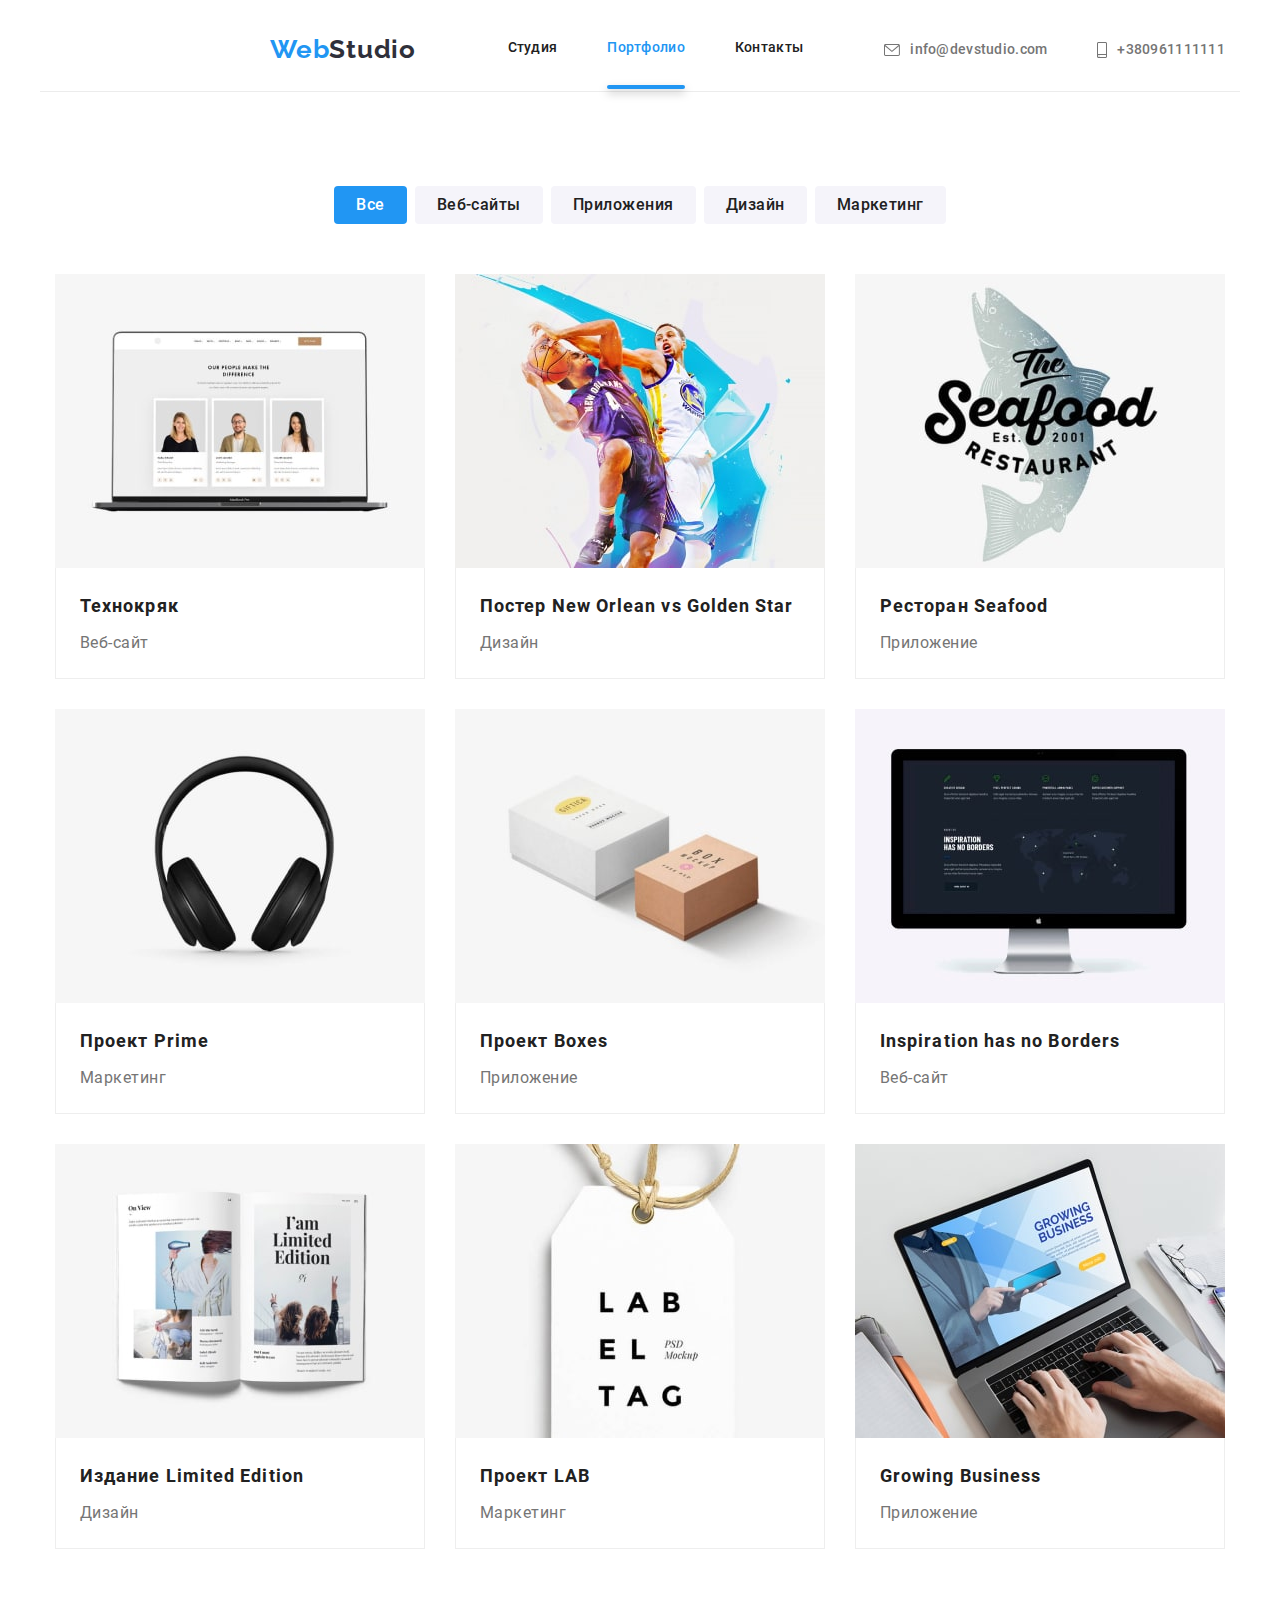
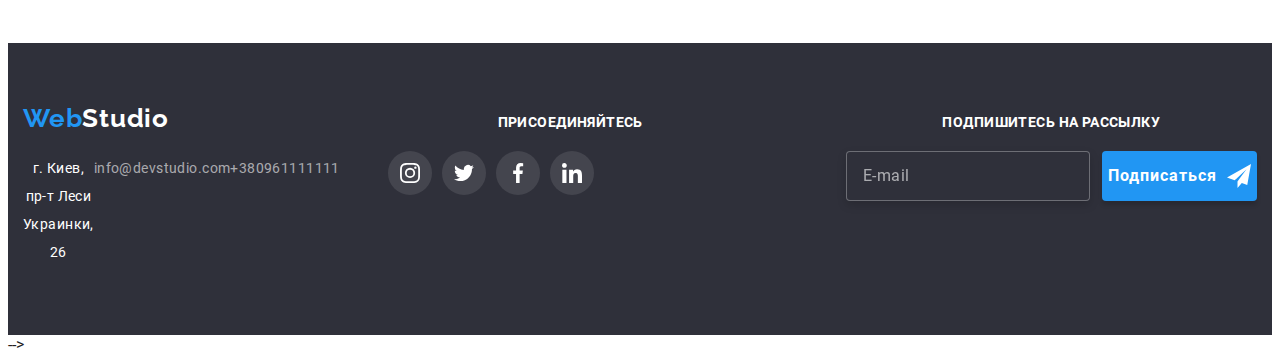
==== commit 36b1488e: "update header" ====
--- a/portfolio.html
+++ b/portfolio.html
@@ -19,8 +19,8 @@
     <link rel="stylesheet" href="./css/main.min.css" />
   </head>
   <body>
-    <header class="page__header">
-      <div class="container nav__main">
+    <header class="page__header container">
+      <div class="nav__main">
         <a href="" lang="en" class="nav__logo link"
           >Web<span class="nav__text" lang="en">Studio</span></a
         >
--- a/css/main.min.css
+++ b/css/main.min.css
@@ -1 +1 @@
-@font-face{font-family:"Roboto";font-style:normal;font-weight:400;src:url("../fonts/roboto-v30-cyrillic-regular.eot");src:local(""),url("../fonts/roboto-v30-cyrillic-regular.eot?#iefix") format("embedded-opentype"),url("../fonts/roboto-v30-cyrillic-regular.woff2") format("woff2"),url("../fonts/roboto-v30-cyrillic-regular.woff") format("woff"),url("../fonts/roboto-v30-cyrillic-regular.ttf") format("truetype"),url("../fonts/roboto-v30-cyrillic-regular.svg#Roboto") format("svg")}@font-face{font-family:"Roboto";font-style:normal;font-weight:500;src:url("../fonts/roboto-v30-cyrillic-500.eot");src:local(""),url("../fonts/roboto-v30-cyrillic-500.eot?#iefix") format("embedded-opentype"),url("../fonts/roboto-v30-cyrillic-500.woff2") format("woff2"),url("../fonts/roboto-v30-cyrillic-500.woff") format("woff"),url("../fonts/roboto-v30-cyrillic-500.ttf") format("truetype"),url("../fonts/roboto-v30-cyrillic-500.svg#Roboto") format("svg")}@font-face{font-family:"Roboto";font-style:normal;font-weight:700;src:url("../fonts/roboto-v30-cyrillic-700.eot");src:local(""),url("../fonts/roboto-v30-cyrillic-700.eot?#iefix") format("embedded-opentype"),url("../fonts/roboto-v30-cyrillic-700.woff2") format("woff2"),url("../fonts/roboto-v30-cyrillic-700.woff") format("woff"),url("../fonts/roboto-v30-cyrillic-700.ttf") format("truetype"),url("../fonts/roboto-v30-cyrillic-700.svg#Roboto") format("svg")}@font-face{font-family:"Roboto";font-style:normal;font-weight:900;src:url("../fonts/roboto-v30-cyrillic-900.eot");src:local(""),url("../fonts/roboto-v30-cyrillic-900.eot?#iefix") format("embedded-opentype"),url("../fonts/roboto-v30-cyrillic-900.woff2") format("woff2"),url("../fonts/roboto-v30-cyrillic-900.woff") format("woff"),url("../fonts/roboto-v30-cyrillic-900.ttf") format("truetype"),url("../fonts/roboto-v30-cyrillic-900.svg#Roboto") format("svg")}@font-face{font-family:"Raleway";font-style:normal;font-weight:700;src:url("../fonts/raleway-v27-cyrillic-700.eot");src:local(""),url("../fonts/raleway-v27-cyrillic-700.eot?#iefix") format("embedded-opentype"),url("../fonts/raleway-v27-cyrillic-700.woff2") format("woff2"),url("../fonts/raleway-v27-cyrillic-700.woff") format("woff"),url("../fonts/raleway-v27-cyrillic-700.ttf") format("truetype"),url("../fonts/raleway-v27-cyrillic-700.svg#Raleway") format("svg")}:root{--header-color: #212121;--header-text-color: #2f303a;--main-color: #2196f3;--main-bgd-color: #ffffff;--main-team-color: #f5f4fa;--contacts-color: #757575}p,h1,h2,h3,h4,h5,h6{margin:0}ul{margin:0;padding-left:0}.section{width:1600px}img{display:block;height:auto;max-width:100%}body{font-family:"Roboto",sans-serif;color:var(--header-color);background-color:var(--main-bgd-color)}.link{list-style:none;text-decoration:none}.visually-hidden{position:absolute;width:1px;height:1px;margin:-1px;border:0;padding:0;white-space:nowrap;clip-path:inset(100%);clip:rect(0 0 0 0);overflow:hidden}.container{width:1200px;margin-left:auto;margin-right:auto;padding-right:15px;padding-left:15px;outline:1px solid rgba(0,0,0,0);box-sizing:border-box}@media screen and (max-width: 480px){.container{width:100%}}@media screen and (min-width: 480px){.container{width:480px}}@media screen and (min-width: 768px){.container{width:768px}}@media screen and (min-width: 1200px){.container{width:1200px}}.decision__btn{font-family:inherit;font-weight:700;font-size:16px;line-height:1.88;letter-spacing:.06em;text-align:center;align-items:center;color:var(--main-bgd-color);background:var(--main-color);box-shadow:0px 4px 4px rgba(0,0,0,.15);border-radius:4px;cursor:pointer;border:none;margin-top:30px;padding:10px 32px;outline:1px solid rgba(0,0,0,0);transition-property:background,box-shadow,border-radius;transition-duration:250ms;transition-timing-function:cubic-bezier(0.4, 0, 0.2, 1)}.decision__btn:hover,.decision__btn:focus{background:#188ce8;box-shadow:0px 4px 4px rgba(0,0,0,.15);border-radius:4px}.portfolio__btn{font-family:inherit;font-weight:500;font-size:16px;line-height:1.62;text-align:center;letter-spacing:.03em;color:var(--header-color);background:#f5f4fa;border-radius:4px;cursor:pointer;padding:6px 22px;border:none;transition-property:background,box-shadow,color;transition-duration:250ms;transition-timing-function:cubic-bezier(0.4, 0, 0.2, 1)}.portfolio__btn:hover,.portfolio__btn:focus{color:var(--main-bgd-color);background:var(--main-color);box-shadow:0px 3px 1px rgba(0,0,0,.1),0px 1px 2px rgba(0,0,0,.08),0px 2px 2px rgba(0,0,0,.12)}.list-btn{color:var(--main-bgd-color);background-color:var(--main-color)}.subscription__btn{letter-spacing:.06em;color:#fff;font-family:"Roboto",sans-serif;font-weight:700;font-size:16px;line-height:1.88;width:200px;height:50px;box-shadow:0px 4px 4px rgba(0,0,0,.15);border-radius:4px;display:flex;position:relative;cursor:pointer;background:#2196f3;border:none;margin-left:140px;align-items:center;justify-content:center;transition-property:background;transition-duration:250ms;transition-timing-function:cubic-bezier(0.4, 0, 0.2, 1)}.subscription__btn:hover,.subscription__btn:focus{background:#188ce8}@media screen and (min-width: 768px){.subscription__btn{margin:0 auto;justify-content:center}}@media screen and (min-width: 1200px){.subscription__btn{margin-left:12px}}.nav__logo{font-family:"Raleway",sans-serif;font-weight:700;font-size:26px;line-height:1.2;letter-spacing:.03em;color:var(--main-color);padding-top:24px;padding-bottom:25px;align-items:center;display:block;transition-property:text-decoration-color,outline,border-width;transition-duration:250ms;transition-timing-function:cubic-bezier(0.4, 0, 0.2, 1)}.nav__logo:hover,.nav__logo:focus{text-decoration-color:var(--main-color);outline:1px solid #ececec;border-width:100%}@media screen and (max-width: 767px){.nav__logo{width:480px}}@media screen and (min-width: 768px){.nav__logo{padding-top:26px;padding-bottom:26px;margin-right:0px}}@media screen and (min-width: 1200px){.nav__logo{width:145px;padding-right:0;margin-right:58px;margin-left:215px}}.client__logo{width:100%;height:92px}@media screen and (min-width: 480px){.client__logo{display:inline-block;margin-right:0;margin-left:0}}@media screen and (min-width: 768px){.client__logo{display:inline-block;width:226px;margin-right:0;margin-left:0}}@media screen and (min-width: 1200px){.client__logo{width:170px}}.client__logo__item{fill:currentColor}.adress__logo{font-family:"Raleway",sans-serif;font-weight:700;font-size:26px;line-height:1.19;color:var(--main-color);letter-spacing:.03em;display:block;margin-bottom:20px;transition-property:text-decoration-color,outline;transition-duration:250ms;transition-timing-function:cubic-bezier(0.4, 0, 0.2, 1)}.adress__logo:hover,.adress__logo:focus{text-decoration-color:var(--main-color);outline:1px solid #ececec}@media screen and (max-width: 768px){.adress__logo{width:100%}}@media screen and (min-width: 1200px){.adress__logo{display:flex;justify-content:start;align-items:center}}.adress__logo__decor{color:var(--main-bgd-color)}.adress__container{display:block;flex-wrap:wrap}@media screen and (min-width: 768px){.adress__container{display:flex;flex-wrap:wrap;align-items:baseline;width:100%}}@media screen and (min-width: 1200px){.adress__container{display:flex;flex-wrap:wrap;align-items:baseline;justify-content:flex-start}}@media screen and (max-width: 1200px){.adress__container{text-align:center;justify-content:center;width:100%}}.page__header{display:flex;font-weight:500;font-size:14px;line-height:1.14;letter-spacing:.02em}.nav__main{display:flex;align-items:center}.nav__site .contacts{display:none;align-items:center}@media screen and (min-width: 768px){.nav__site .contacts{display:flex}}.nav__link{padding-top:32px;padding-bottom:32px}.nav__list{display:none;align-items:center}@media screen and (min-width: 768px){.nav__list{display:flex}}.link.current{color:var(--main-color)}.nav__item{position:relative;z-index:1}.current::after{content:"";display:block;width:100%;height:4px;background:#2196f3;border-radius:2px;position:absolute;filter:drop-shadow(0px 4px 4px rgba(0, 0, 0, 0.25));bottom:-1px}.nav__text{font-family:"Raleway",sans-serif;font-style:normal;font-weight:700;font-size:26px;line-height:1.19;letter-spacing:.03em;color:var(--header-text-color)}.nav__link{font-weight:500;font-size:14px;line-height:1.14;letter-spacing:.02em;color:var(--header-color);transition-property:color;transition-duration:250ms;transition-timing-function:cubic-bezier(0.4, 0, 0.2, 1);display:block}.nav__link:hover,.nav__link:focus{color:var(--main-color);text-decoration-color:var(--main-color)}.nav__item+.nav__item{margin-left:50px}@media screen and (max-width: 768px){.contacts{display:none;margin-left:auto}}@media screen and (min-width: 768px){.contacts{display:flex;flex-wrap:wrap;align-items:center}}.contacts__link{font-weight:500;font-size:14px;line-height:1.14;letter-spacing:.02em;color:var(--contacts-color);padding-top:32px;padding-bottom:32px;display:none;align-items:center;justify-content:center;transition-property:color,text-decoration-color;transition-duration:250ms;transition-timing-function:cubic-bezier(0.4, 0, 0.2, 1)}.contacts__link:hover,.contacts__link:focus{color:var(--main-color);text-decoration-color:var(--main-color)}@media screen and (min-width: 768px){.contacts__link{display:flex;padding-top:0;padding-bottom:0;margin-left:50px}}@media screen and (min-width: 1200px){.contacts__link{display:flex;align-items:center;justify-content:center;text-align:center}}.contacts__pic{fill:currentColor;margin-right:10px}.menu-open-button{display:flex;justify-content:center;align-items:center;width:40px;height:40px;border:none;background:rgba(0,0,0,0);cursor:pointer;transition-property:color,text-decoration-color;transition-duration:250ms;transition-timing-function:cubic-bezier(0.4, 0, 0.2, 1)}@media screen and (min-width: 768px){.menu-open-button{display:none}}.menu-close-button{position:absolute;top:10px;right:15px;display:flex;justify-content:center;align-items:center;height:40px;width:40px;background:rgba(0,0,0,0);border:none;cursor:pointer;transition-property:color,text-decoration-color;transition-duration:250ms;transition-timing-function:cubic-bezier(0.4, 0, 0.2, 1)}.menu-close-button{display:block;margin-left:auto}.menu-open-button:hover,.menu-close-button:hover,.menu-open-button:focus,.menu-close-button:focus{color:var(--main-color);text-decoration-color:var(--main-color)}.menu-close-btn__icon,.menu-open-btn__icon{fill:var(--main-color);transition-property:color,text-decoration-color;transition-duration:250ms;transition-timing-function:cubic-bezier(0.4, 0, 0.2, 1)}.button{padding:0;cursor:pointer}.mob_menu{display:flex;flex-direction:column;justify-content:space-between;position:fixed;background:#fff;box-shadow:0px 4px 8px rgba(0,0,0,.04),0px 2px 4px rgba(0,0,0,.08),0px 1px 3px rgba(0,0,0,.16);top:0;left:0;width:100%;height:100%;z-index:2;padding:48px 25px;overflow-y:scroll;transition:opacity 250ms cubic-bezier(0.4, 0, 0.2, 1),visibility 250ms cubic-bezier(0.4, 0, 0.2, 1)}@media screen and (min-width: 768px){.mob_menu{display:none}}.mob_menu_nav__item:not(:first-child){margin-bottom:32px}.mob_menu_contacts__item:first-child{margin-bottom:32px}.mob_menu__list{display:flex;flex-direction:column-reverse;margin-bottom:302px}.link.mob-current{color:#2196f3}.mob_menu_nav__link{font-weight:500;font-size:40px;line-height:1.18;letter-spacing:.02em;color:#212121}.mob_menu_contacts__tel{font-weight:500;font-size:34px;line-height:1.18;letter-spacing:.02em;color:#2196f3}.mob_menu_contacts__mail{font-weight:500;font-size:24px;line-height:1.17;letter-spacing:.02em;color:#757575}.header-soc-sites{display:flex;flex-wrap:wrap}.header-soc-sites__list{display:flex;margin-top:64px}@media screen and (min-width: 768px){.header-soc-sites__list{display:none}}.header-soc-sites__item{display:flex;margin-left:10px}.header-soc-sites__item:first-child{margin-left:0}.header-soc-sites__link{display:flex;font-weight:500;font-size:18px;line-height:1.22;letter-spacing:.02em;color:#2196f3}.header-soc-sites__link:first-child{margin-left:0}.header-soc-sites__border{width:1px;height:22px;margin-right:10px;background-color:rgba(33,33,33,.2)}.mob-container{position:absolute;transition:transform 250ms cubic-bezier(0.4, 0, 0.2, 1)}.decision__title{font-weight:900;font-size:26px;line-height:1.62;letter-spacing:.06em;text-transform:uppercase;color:var(--main-bgd-color);max-width:480px;outline:1px solid rgba(0,0,0,0)}@media screen and (min-width: 768px){.decision__title{max-width:360px;text-align:center;margin:0 auto}}@media screen and (min-width: 1200px){.decision__title{font-size:44px;line-height:1.36;text-align:center;max-width:696px;margin:0 auto}}.decision{height:400px;padding:118px 0;text-align:center;background-repeat:no-repeat;background-position:50% 50%;background-size:cover;width:480px;background-image:linear-gradient(to right, rgba(47, 48, 58, 0.4), rgba(47, 48, 58, 0.4)),url(../images/hero_mob_1x-min.jpg);margin:0;background-color:#c4c4c4}@media(min-device-pixel-ratio: 2),(-webkit-min-device-pixel-ratio: 2),(min-resolution: 192dpi),(min-resolution: 2dppx){.decision{background-image:linear-gradient(to right, rgba(47, 48, 58, 0.4), rgba(47, 48, 58, 0.4)),url(../images/hero_mob_2x-min.jpg)}}@media screen and (min-width: 768px){.decision{width:768px;background-image:linear-gradient(to right, rgba(47, 48, 58, 0.4), rgba(47, 48, 58, 0.4)),url(../images/hero_tab_1x-min.jpg)}}@media screen and (min-width: 768px)and (min-device-pixel-ratio: 2),screen and (min-width: 768px)and (-webkit-min-device-pixel-ratio: 2),screen and (min-width: 768px)and (min-resolution: 192dpi),screen and (min-width: 768px)and (min-resolution: 2dppx){.decision{background-image:linear-gradient(to right, rgba(47, 48, 58, 0.4), rgba(47, 48, 58, 0.4)),url(../images/hero_tab_2x-min.jpg)}}@media screen and (min-width: 1200px){.decision{padding:200px 0;width:100%;height:600px;max-width:1600px;margin:0 auto;background-image:linear-gradient(to right, rgba(47, 48, 58, 0.4), rgba(47, 48, 58, 0.4)),url(../images/hero_desk_1x-min.jpg)}}@media screen and (min-width: 1200px)and (min-device-pixel-ratio: 2),screen and (min-width: 1200px)and (-webkit-min-device-pixel-ratio: 2),screen and (min-width: 1200px)and (min-resolution: 192dpi),screen and (min-width: 1200px)and (min-resolution: 2dppx){.decision{background-image:linear-gradient(to right, rgba(47, 48, 58, 0.4), rgba(47, 48, 58, 0.4)),url(../images/hero_desk_2x-min.jpg)}}.benefits{width:100%}@media screen and (min-width: 480px){.benefits{padding-top:60px;padding-bottom:60px}}@media screen and (min-width: 768px){.benefits{padding-top:60px;padding-bottom:60px}}@media screen and (min-width: 1200px){.benefits{padding-top:94px;padding-bottom:94px}}.benefits__list{display:flex;flex-wrap:wrap;gap:30px}.benefits__text{font-size:14px;line-height:1.71;color:var(--contacts-color);letter-spacing:.03em;outline:1px solid rgba(0,0,0,0);display:block}@media screen and (min-width: 480px){.benefits__text{width:450px;height:50px;align-content:center}}@media screen and (min-width: 768px){.benefits__text{width:100%;height:75px}}@media screen and (min-width: 1200px){.benefits__text{flex-basis:calc(25% - 30px);width:270px;height:120px}}.benefits__title{font-weight:700;font-size:14px;line-height:1.14;text-transform:uppercase;letter-spacing:.03em;outline:1px solid rgba(0,0,0,0);margin-bottom:10px;text-align:center;justify-content:center;display:flex}@media screen and (min-width: 768px){.benefits__title{width:100%;height:16px;margin-bottom:10px;justify-content:start}}@media screen and (min-width: 1200px){.benefits__title{display:flex;text-align:center}}@media screen and (min-width: 768px){.benefits__item{width:354px}}@media screen and (min-width: 1200px){.benefits__item{width:270px}}.benefits__wrapper{margin-bottom:30px;display:flex;background:var(--main-team-color);border-radius:4px;align-items:center;justify-content:center}@media screen and (min-width: 480px){.benefits__wrapper{width:450px;height:120px}}@media screen and (min-width: 768px){.benefits__wrapper{width:354px;height:120px}}@media screen and (min-width: 1200px){.benefits__wrapper{width:270px;height:120px}}.works{display:none;font-weight:700;font-size:36px;line-height:1.17;text-align:center;letter-spacing:.03em;width:100%;padding-bottom:94px}@media screen and (min-width: 1200px){.works{display:flex}}.works__title{font-weight:700;font-size:36px;line-height:1.17;text-align:center;letter-spacing:.03em;color:var(--header-color);outline:1px solid rgba(0,0,0,0);transition-property:text-decoration-color,text-decoration-line;transition-duration:250ms;transition-timing-function:cubic-bezier(0.4, 0, 0.2, 1)}.works__title:hover,.works__title:focus{text-decoration-line:underline;text-decoration-color:var(--main-color)}.works__list{display:flex;margin-top:50px}img{display:block;max-width:100%;height:auto}.works__item{margin-right:30px;outline:1px solid rgba(0,0,0,0);width:370px}.works__item:last-child{margin-right:0}.works__wrapper{position:relative}.works__text__describe{font-family:"Roboto",sans-serif;font-weight:700;font-size:14px;line-height:1.14;letter-spacing:.03em;align-items:center;text-transform:uppercase;color:#fff;display:flex;height:70px;width:100%;align-items:center;justify-content:center}.works__wrapper__picture{background:rgba(47,48,58,.8);width:100%;height:70px}.works__wrapper__picture{position:absolute;bottom:0;left:0}.team{font-weight:700;font-size:36px;line-height:1.17;text-align:center;background:var(--main-team-color);border-radius:0px;letter-spacing:.03em;width:100%;padding-top:60px;padding-bottom:60px}@media screen and (min-width: 768px){.team{display:flex}}@media screen and (min-width: 1200px){.team{padding-top:94px;padding-bottom:94px}}.team__title{font-weight:700;font-size:28px;line-height:1.18;text-align:center;background:var(--main-team-color);border-radius:0px;letter-spacing:.03em;display:block;outline:1px solid rgba(0,0,0,0);display:block;margin-bottom:30px;transition-property:text-decoration-color,text-decoration-line;transition-duration:250ms;transition-timing-function:cubic-bezier(0.4, 0, 0.2, 1)}.team__title:hover,.team__title:focus{text-decoration-line:underline;text-decoration-color:var(--main-color)}@media screen and (min-width: 768px){.team__title{margin-bottom:30px}}@media screen and (min-width: 1200px){.team__title{margin-bottom:50px;font-size:36px;line-height:1.17}}.team__list{display:block}@media screen and (min-width: 768px){.team__list{display:flex;flex-wrap:wrap;gap:30px}}.team__photo{display:block;box-shadow:0px 1px 3px rgba(0,0,0,.12),0px 1px 1px rgba(0,0,0,.14),0px 2px 1px rgba(0,0,0,.2);border-radius:0px 0px 4px 4px;margin-bottom:30px;width:450px}@media screen and (min-width: 768px){.team__photo{width:354px;margin-bottom:0}}@media screen and (min-width: 1200px){.team__photo{width:270px;margin-bottom:0}}.last__photo{margin-bottom:0}.team__wrapper{flex-wrap:wrap;background-color:var(--main-bgd-color);margin-top:-5px;padding:30px 122px;text-align:center;justify-content:center;width:450px;height:162px}@media screen and (min-width: 768px){.team__wrapper{width:354px;padding:30px 74px}}@media screen and (min-width: 1200px){.team__wrapper{width:270px;padding:30px 32px}}.team__title__participant{font-weight:500;font-size:16px;line-height:1.19;text-align:center;letter-spacing:.03em;color:var(--header-color);height:auto;display:block;margin-bottom:10px;transition-property:text-decoration-color,text-decoration-line;transition-duration:250ms;transition-timing-function:cubic-bezier(0.4, 0, 0.2, 1)}.team__title__participant:hover,.team__title__participant:focus{text-decoration-line:underline;text-decoration-color:var(--main-color)}.team__text{font-weight:400;font-size:16px;line-height:1.19;text-align:center;letter-spacing:.03em;color:var(--contacts-color);display:block;margin-bottom:16px;transition-property:text-decoration-color,text-decoration-line;transition-duration:250ms;transition-timing-function:cubic-bezier(0.4, 0, 0.2, 1)}.team__text:hover,.team__text:focus{text-decoration-line:underline;text-decoration-color:var(--main-color)}.social-sites{display:flex;justify-content:center}.social-sites__item{width:44px;height:44px;margin-left:10px}.social-sites__item:first-child{margin-left:0}.social-sites__link{display:block;width:100%;height:100%;border-radius:50%;background-color:var(--main-bgd-color);color:#afb1b8;display:flex;align-items:center;justify-content:center;transition-property:background-color,color;transition-duration:250ms;transition-timing-function:cubic-bezier(0.4, 0, 0.2, 1)}.social-sites__link:hover,.social-sites__link:focus{background-color:var(--main-color);color:#fff}.social-sites__link .social-sites__icon{fill:currentColor}.client{width:100%}@media screen and (min-width: 320px){.client{margin-right:0;margin-left:0;padding-top:60px;padding-bottom:60px}}@media screen and (min-width: 768px){.client{margin-right:0;margin-left:0;padding-top:60px;padding-bottom:60px}}@media screen and (min-width: 1200px){.client{padding-top:94px;padding-bottom:94px}}.client__title{font-weight:700;text-align:center;letter-spacing:.03em;color:var(--header-color);font-size:36px;line-height:1.17}@media screen and (min-width: 320px){.client__title{font-size:28px;line-height:1.18;margin-bottom:30px}}@media screen and (min-width: 768px){.client__title{font-size:28px;line-height:1.18;margin-bottom:30px}}@media screen and (min-width: 1200px){.client__title{margin-bottom:50px;font-size:36px;line-height:1.17}}.client__list{display:flex;gap:30px}@media screen and (min-width: 320px){.client__list{flex-wrap:wrap;justify-content:space-around}}@media screen and (min-width: 768px){.client__list{flex-wrap:wrap;justify-content:space-between}}@media screen and (min-width: 1200px){.client__list{margin-top:50px;align-items:center;justify-content:center}}.client__link{border:1px solid #afb1b8;border-radius:4px;display:flex;align-items:center;justify-content:center;color:#afb1b8;outline:rgba(0,0,0,0);transition-property:border-color,color;transition-duration:250ms;transition-timing-function:cubic-bezier(0.4, 0, 0.2, 1)}.client__link:hover,.client__link:focus{border-color:#2196f3;color:#2196f3}@media screen and (min-width: 320px){.client__link{width:210px;height:92px}}@media screen and (min-width: 768px){.client__link{width:226px;height:92px}}@media screen and (min-width: 1200px){.client__link{width:170px;height:92px}}.adress{font-family:"Roboto",sans-serif;font-style:normal;font-size:14px;line-height:1.71;letter-spacing:.03em;background:var(--header-text-color);padding-top:60px;padding-bottom:60px;outline:1px solid rgba(0,0,0,0);width:480px}@media screen and (min-width: 768px){.adress{width:768px}}@media screen and (min-width: 1200px){.adress{width:100%;display:flex;align-items:center;justify-content:start}}@media screen and (max-width: 768px){.all-footer{display:block;width:480px;margin-bottom:60px}}.join__footer{width:100%}@media screen and (min-width: 768px){.join__footer{width:50%;margin-left:auto}}@media screen and (min-width: 1200px){.join__footer{margin-left:0;width:100%}}@media screen and (min-width: 768px){.adress__wrapper{width:33.3333333333%}}.adress__item{margin-bottom:8px}@media screen and (min-width: 1200px){.adress__item{margin-bottom:9px}}.adress__item:last-child{margin-bottom:60px}.adress__link{font-size:14px;line-height:2;color:var(--main-bgd-color);letter-spacing:.03em;display:block;transition-property:color,text-decoration-line;transition-duration:250ms;transition-timing-function:cubic-bezier(0.4, 0, 0.2, 1)}.adress__link:hover,.adress__link:focus{text-decoration-line:underline;text-decoration-color:var(--main-color);color:var(--main-color)}@media screen and (min-width: 1200px){.adress__link{width:100%}}.adress__link__mail{font-size:14px;line-height:2;color:rgba(255,255,255,.6);letter-spacing:.03em;display:block;transition-property:color,text-decoration-line;transition-duration:250ms;transition-timing-function:cubic-bezier(0.4, 0, 0.2, 1)}.adress__link__mail:hover,.adress__link__mail:focus{text-decoration-line:underline;text-decoration-color:var(--main-color);color:var(--main-color)}@media screen and (min-width: 1200px){.adress__link__mail:hover,.adress__link__mail:focus{margin-bottom:9px}}.adress__link__phone{font-size:14px;line-height:2;color:rgba(255,255,255,.6);letter-spacing:.03em;transition-property:color,text-decoration-line;transition-duration:250ms;transition-timing-function:cubic-bezier(0.4, 0, 0.2, 1)}.adress__link__phone:hover,.adress__link__phone:focus{text-decoration-line:underline;text-decoration-color:var(--main-color);color:var(--main-color)}.adress__list .adress__item{font-style:normal}.adress__list{display:block}@media screen and (min-width: 1200px){.adress__list{width:33.3333333333%;margin-right:0}}.join__list{display:flex}@media screen and (max-width: 1200px){.join__list{flex-wrap:wrap;align-items:center;justify-content:center}}.join__text{margin-bottom:20px;font-family:"Roboto",sans-serif;font-style:normal;font-weight:700;font-size:14px;line-height:1.14;letter-spacing:.03em;text-transform:uppercase;color:#fff;display:block;margin-bottom:20px}.join__item{width:44px;height:44px;background:rgba(255,255,255,.1);border-radius:50%;margin-left:10px}.join__item:first-child{margin-left:0}@media screen and (max-width: 1200px){.join__item{display:flex;flex-wrap:wrap;align-items:center;justify-content:center}}@media screen and (min-width: 1200px){.join__item{display:block}}.join__link{display:block;justify-content:center;align-items:center;border-radius:50%;transition-property:background-color;transition-duration:250ms;transition-timing-function:cubic-bezier(0.4, 0, 0.2, 1)}.join__link:hover,.join__link:focus{background-color:var(--main-color)}@media screen and (min-width: 1200px){.join__link{display:flex;width:100%;height:100%}}.join__svg{display:block;fill:#fff}.subscription{margin-left:auto}@media screen and (min-width: 768px){.subscription{width:100%}}@media screen and (min-width: 1200px){.subscription{width:33.3333333333%;margin-left:93px}}@media screen and (max-width: 1200px){.subscription{display:block}}.subscription__text{font-family:"Roboto",sans-serif;font-weight:700;font-size:14px;line-height:1.14;letter-spacing:.03em;text-transform:uppercase;color:#fff;display:block;margin-bottom:20px}.subscription__email{width:358px;height:50px;box-sizing:border-box;border:1px solid rgba(255,255,255,.3);filter:drop-shadow(0px 4px 4px rgba(0, 0, 0, 0.15));border-radius:4px;outline:none;cursor:pointer;padding-top:15px;padding-bottom:15px;padding-left:16px;color:var(--main-bgd-color);background:#2f303a;margin-bottom:20px;transition-property:border-color;transition-duration:250ms;transition-timing-function:cubic-bezier(0.4, 0, 0.2, 1)}.subscription__email:hover,.subscription__email:focus{border-color:#2196f3}.subscription__email::placeholder{font-family:"Roboto";font-size:16px;line-height:1.25;display:flex;align-items:center;letter-spacing:.03em;color:rgba(255,255,255,.6);background:#2f303a;width:100%;height:100%}@media screen and (min-width: 1200px){.subscription__email{margin-bottom:0;display:flex}}.subscription__pic{fill:#fff;width:24px;height:24px;display:flex;margin-left:10px}.subscription__pic::after{content:"";display:flex;position:absolute}.subscription__form{display:flex;justify-content:space-between}@media screen and (max-width: 1200px){.subscription__form{display:block;flex-wrap:wrap;text-align:center;align-items:center;justify-content:center;tify-content:space-between}}.adress~.container{padding-left:0;padding-right:0}.page__header{border-bottom:1px solid #ececec}.portfolio__page{padding-top:60px;padding-bottom:60px}@media screen and (min-width: 1200px){.portfolio__page{padding-top:94px;padding-bottom:94px}}.portfolio__list{margin-bottom:50px;display:flex;flex-wrap:wrap;gap:8px}@media screen and (min-width: 768px){.portfolio__list{display:flex;flex-wrap:nowrap;justify-content:center}}.examples{display:flex;flex-wrap:wrap;margin:-15px}.examples__item{display:flex;margin:15px;width:100%;font-family:"Roboto",sans-serif}@media screen and (min-width: 768px){.examples__item{width:calc(50% - 30px)}}@media screen and (min-width: 1200px){.examples__item{width:calc(33.3333333333% - 30px)}}.examples__link{display:flex;flex-direction:column;height:auto;text-decoration:none;transition-property:background,border,box-shadow;transition-duration:250ms;transition-timing-function:cubic-bezier(0.4, 0, 0.2, 1)}.examples__link:hover,.examples__link:focus{background:#fff;border:1px solid #eee;box-shadow:0px 1px 1px rgba(0,0,0,.12),0px 4px 4px rgba(0,0,0,.06),1px 4px 6px rgba(0,0,0,.16)}.examples__text{position:absolute;top:0;font-family:"Roboto",sans-serif;font-size:18px;line-height:1.56;letter-spacing:.03em;color:#fff;background:rgba(33,150,243,.9);padding:77px 24px;height:100%;overflow-y:scroll;transform:translateY(101%);transition:transform 250ms cubic-bezier(0.4, 0, 0.2, 1);letter-spacing:.03em}@media screen and (min-width: 1200px){.examples__text{padding:63px 24px}}.examples__pictures{position:relative;overflow:hidden}.examples__link:hover .examples__text,.examples__link:focus .examples__text{transform:translateY(0)}.examples__img{width:450px;height:294px}@media screen and (min-width: 1200px){.examples__img{width:370px;height:294px}}.examples__title{font-family:"Roboto",sans-serif;font-weight:700;font-size:18px;line-height:2;letter-spacing:.06em;color:var(--header-color);margin-bottom:4px;transition-property:color;transition-duration:250ms;transition-timing-function:cubic-bezier(0.4, 0, 0.2, 1)}.examples__title:hover,.examples__title:focus{color:var(--main-color)}.examples__wrapper{flex-grow:1;padding:20px 24px;background-color:var(--main-bgd-color);border:1px solid #eee;border-top:0}.examles__text__describe{font-size:16px;line-height:1.88;color:var(--contacts-color);font-family:"Roboto",sans-serif;font-style:normal;letter-spacing:.03em;color:#757575;transition-property:color;transition-duration:250ms;transition-timing-function:cubic-bezier(0.4, 0, 0.2, 1)}.examles__text__describe:hover,.examles__text__describe:focus{color:var(--main-color)}.backdrop{position:fixed;top:0;left:0;width:100vw;height:100vh;transition:opacity 250ms cubic-bezier(0.4, 0, 0.2, 1),visibility 250ms cubic-bezier(0.4, 0, 0.2, 1);background:rgba(0,0,0,.2)}.modal{width:450px;max-height:609px;height:96%;background:#fff;box-shadow:0px 1px 3px rgba(0,0,0,.12),0px 1px 1px rgba(0,0,0,.14),0px 2px 1px rgba(0,0,0,.2);border-radius:4px;top:50%;left:50%;transform:translate(-50%, -50%) scale(1) rotate(0);position:absolute;transition:transform 250ms cubic-bezier(0.4, 0, 0.2, 1);padding:40px}@media screen and (min-width: 1200px){.modal{width:528px;min-height:581px}}.is-hidden{opacity:0;visibility:hidden;pointer-events:none}.backdrop.is-hidden .modal{transform:translate(-50%, -50%) scale(0) rotate(-360deg)}.join-svg-cross{color:#000}.modal-field-head{font-family:"Roboto",sans-serif;font-weight:700;font-size:20px;line-height:1.15;text-align:center;letter-spacing:.03em;color:#212121;display:block;margin-bottom:12px}.modal-field{display:block;width:100%;font-family:"Roboto",sans-serif;font-size:12px;line-height:1.17;letter-spacing:.01em;color:#757575}.modal-input{width:100%;border:1px solid rgba(33,33,33,.2);border-radius:4px;height:40px;background-color:rgba(0,0,0,0);padding-left:42px;outline-color:rgba(0,0,0,0);transition-property:border-color;transition-duration:250ms;transition-timing-function:cubic-bezier(0.4, 0, 0.2, 1)}.modal-input:hover,.modal-input:focus{border-color:#2196f3}.icon-check{width:16px;height:15px;margin-top:25px;transition-property:border-color;transition-duration:250ms;transition-timing-function:cubic-bezier(0.4, 0, 0.2, 1)}.icon-check:hover,.icon-check:focus{border-color:#2196f3}.modal-text{width:370px;height:120px;border:1px solid rgba(33,33,33,.2);border-radius:4px;resize:none;display:block;margin-bottom:20px;padding:12px 16px;outline-color:rgba(0,0,0,0);transition-property:border-color;transition-duration:250ms;transition-timing-function:cubic-bezier(0.4, 0, 0.2, 1)}.modal-text:hover,.modal-text:focus{border-color:#2196f3}.modal-text::placeholder{font-family:"Roboto",sans-serif;font-size:14px;line-height:1.14;letter-spacing:.01em;color:rgba(117,117,117,.5)}@media screen and (min-width: 1200px){.modal-text{width:448px}}.modal-placeholder::placeholder{font-family:"Roboto",sans-serif;font-size:14px;line-height:1.14;letter-spacing:.01em;color:rgba(117,117,117,.5)}.modal-input:hover~.user-icon-modal,.modal-input:focus~.user-icon-modal{fill:#2196f3}.checkbox{display:block;align-items:center;margin-bottom:30px}.modal-input-wrapper{position:relative;margin-bottom:10px}.user-icon-modal{position:absolute;display:inline-block;fill:var(--header-color);top:11px;left:12px;transition-property:fill;transition-duration:250ms;transition-timing-function:cubic-bezier(0.4, 0, 0.2, 1)}.user-icon-modal:hover,.user-icon-modal:focus{fill:var(--main-color)}.agreement-act{color:#2196f3}.privacy{font-family:"Roboto",sans-serif;font-size:12px;line-height:1.17;letter-spacing:.03em;color:#757575}@media screen and (min-width: 1200px){.privacy{font-size:14px;line-height:1.71}}.privacy span{border:1px solid rgba(34,34,34,.2);left:0}@media screen and (min-width: 1200px){.privacy span{margin-right:5px}}.check-icon{fill:rgba(0,0,0,0);padding-top:4px;cursor:pointer}.checkbox-square:checked+.privacy span{background-color:#2196f3;border:none}.checkbox-square:checked+.privacy .check-icon{fill:#fff}.checkbox-square:focus+.privacy span{border-color:#2196f3}.modal-close-btn{width:30px;height:30px;border:1px solid rgba(0,0,0,.1);border-radius:50%;display:flex;justify-content:center;align-items:center;position:absolute;cursor:pointer;right:8px;top:8px;background-color:rgba(0,0,0,0);transition-property:fill,border-color;transition-duration:250ms;transition-timing-function:cubic-bezier(0.4, 0, 0.2, 1)}.modal-close-btn:hover,.modal-close-btn:focus{fill:#2196f3;border-color:#2196f3}.modal-btn-submit{width:200px;height:50px;font-family:"Roboto",sans-serif;font-weight:700;font-size:16px;line-height:1.88;display:flex;align-items:center;justify-content:center;letter-spacing:.06em;padding:10px 56px 10px 55px;cursor:pointer;color:#fff;background:#2196f3;box-shadow:0px 4px 4px rgba(0,0,0,.15);border-radius:4px;border-color:rgba(0,0,0,0);margin-left:124px;transition-property:background,box-shadow;transition-duration:250ms;transition-timing-function:cubic-bezier(0.4, 0, 0.2, 1)}.modal-btn-submit:hover,.modal-btn-submit:focus{background:#188ce8;box-shadow:0px 4px 4px rgba(0,0,0,.15)}/*# sourceMappingURL=main.min.css.map */+@font-face{font-family:"Roboto";font-style:normal;font-weight:400;src:url("../fonts/roboto-v30-cyrillic-regular.eot");src:local(""),url("../fonts/roboto-v30-cyrillic-regular.eot?#iefix") format("embedded-opentype"),url("../fonts/roboto-v30-cyrillic-regular.woff2") format("woff2"),url("../fonts/roboto-v30-cyrillic-regular.woff") format("woff"),url("../fonts/roboto-v30-cyrillic-regular.ttf") format("truetype"),url("../fonts/roboto-v30-cyrillic-regular.svg#Roboto") format("svg")}@font-face{font-family:"Roboto";font-style:normal;font-weight:500;src:url("../fonts/roboto-v30-cyrillic-500.eot");src:local(""),url("../fonts/roboto-v30-cyrillic-500.eot?#iefix") format("embedded-opentype"),url("../fonts/roboto-v30-cyrillic-500.woff2") format("woff2"),url("../fonts/roboto-v30-cyrillic-500.woff") format("woff"),url("../fonts/roboto-v30-cyrillic-500.ttf") format("truetype"),url("../fonts/roboto-v30-cyrillic-500.svg#Roboto") format("svg")}@font-face{font-family:"Roboto";font-style:normal;font-weight:700;src:url("../fonts/roboto-v30-cyrillic-700.eot");src:local(""),url("../fonts/roboto-v30-cyrillic-700.eot?#iefix") format("embedded-opentype"),url("../fonts/roboto-v30-cyrillic-700.woff2") format("woff2"),url("../fonts/roboto-v30-cyrillic-700.woff") format("woff"),url("../fonts/roboto-v30-cyrillic-700.ttf") format("truetype"),url("../fonts/roboto-v30-cyrillic-700.svg#Roboto") format("svg")}@font-face{font-family:"Roboto";font-style:normal;font-weight:900;src:url("../fonts/roboto-v30-cyrillic-900.eot");src:local(""),url("../fonts/roboto-v30-cyrillic-900.eot?#iefix") format("embedded-opentype"),url("../fonts/roboto-v30-cyrillic-900.woff2") format("woff2"),url("../fonts/roboto-v30-cyrillic-900.woff") format("woff"),url("../fonts/roboto-v30-cyrillic-900.ttf") format("truetype"),url("../fonts/roboto-v30-cyrillic-900.svg#Roboto") format("svg")}@font-face{font-family:"Raleway";font-style:normal;font-weight:700;src:url("../fonts/raleway-v27-cyrillic-700.eot");src:local(""),url("../fonts/raleway-v27-cyrillic-700.eot?#iefix") format("embedded-opentype"),url("../fonts/raleway-v27-cyrillic-700.woff2") format("woff2"),url("../fonts/raleway-v27-cyrillic-700.woff") format("woff"),url("../fonts/raleway-v27-cyrillic-700.ttf") format("truetype"),url("../fonts/raleway-v27-cyrillic-700.svg#Raleway") format("svg")}:root{--header-color: #212121;--header-text-color: #2f303a;--main-color: #2196f3;--main-bgd-color: #ffffff;--main-team-color: #f5f4fa;--contacts-color: #757575}p,h1,h2,h3,h4,h5,h6{margin:0}ul{margin:0;padding-left:0}.section{width:1600px}img{display:block;height:auto;max-width:100%}body{font-family:"Roboto",sans-serif;color:var(--header-color);background-color:var(--main-bgd-color)}.link{list-style:none;text-decoration:none}.visually-hidden{position:absolute;width:1px;height:1px;margin:-1px;border:0;padding:0;white-space:nowrap;clip-path:inset(100%);clip:rect(0 0 0 0);overflow:hidden}.container{width:1200px;margin-left:auto;margin-right:auto;padding-right:15px;padding-left:15px;outline:1px solid rgba(0,0,0,0);box-sizing:border-box}@media screen and (max-width: 480px){.container{width:100%}}@media screen and (min-width: 480px){.container{width:480px}}@media screen and (min-width: 768px){.container{width:768px}}@media screen and (min-width: 1200px){.container{width:1200px}}.decision__btn{font-family:inherit;font-weight:700;font-size:16px;line-height:1.88;letter-spacing:.06em;text-align:center;align-items:center;color:var(--main-bgd-color);background:var(--main-color);box-shadow:0px 4px 4px rgba(0,0,0,.15);border-radius:4px;cursor:pointer;border:none;margin-top:30px;padding:10px 32px;outline:1px solid rgba(0,0,0,0);transition-property:background,box-shadow,border-radius;transition-duration:250ms;transition-timing-function:cubic-bezier(0.4, 0, 0.2, 1)}.decision__btn:hover,.decision__btn:focus{background:#188ce8;box-shadow:0px 4px 4px rgba(0,0,0,.15);border-radius:4px}.portfolio__btn{font-family:inherit;font-weight:500;font-size:16px;line-height:1.62;text-align:center;letter-spacing:.03em;color:var(--header-color);background:#f5f4fa;border-radius:4px;cursor:pointer;padding:6px 22px;border:none;transition-property:background,box-shadow,color;transition-duration:250ms;transition-timing-function:cubic-bezier(0.4, 0, 0.2, 1)}.portfolio__btn:hover,.portfolio__btn:focus{color:var(--main-bgd-color);background:var(--main-color);box-shadow:0px 3px 1px rgba(0,0,0,.1),0px 1px 2px rgba(0,0,0,.08),0px 2px 2px rgba(0,0,0,.12)}.list-btn{color:var(--main-bgd-color);background-color:var(--main-color)}.subscription__btn{letter-spacing:.06em;color:#fff;font-family:"Roboto",sans-serif;font-weight:700;font-size:16px;line-height:1.88;width:200px;height:50px;box-shadow:0px 4px 4px rgba(0,0,0,.15);border-radius:4px;display:flex;position:relative;cursor:pointer;background:#2196f3;border:none;margin-left:140px;align-items:center;justify-content:center;transition-property:background;transition-duration:250ms;transition-timing-function:cubic-bezier(0.4, 0, 0.2, 1)}.subscription__btn:hover,.subscription__btn:focus{background:#188ce8}@media screen and (min-width: 768px){.subscription__btn{margin:0 auto;justify-content:center}}@media screen and (min-width: 1200px){.subscription__btn{margin-left:12px}}.nav__logo{font-family:"Raleway",sans-serif;font-weight:700;font-size:26px;line-height:1.2;letter-spacing:.03em;color:var(--main-color);padding-top:24px;padding-bottom:25px;align-items:center;display:block;transition-property:text-decoration-color,outline,border-width;transition-duration:250ms;transition-timing-function:cubic-bezier(0.4, 0, 0.2, 1)}.nav__logo:hover,.nav__logo:focus{text-decoration-color:var(--main-color);outline:1px solid #ececec;border-width:100%}@media screen and (max-width: 767px){.nav__logo{width:480px}}@media screen and (min-width: 768px){.nav__logo{padding-top:26px;padding-bottom:26px;margin-right:0px}}@media screen and (min-width: 1200px){.nav__logo{width:145px;padding-right:0;margin-right:58px;margin-left:215px}}.client__logo{width:100%;height:92px}@media screen and (min-width: 480px){.client__logo{display:inline-block;margin-right:0;margin-left:0}}@media screen and (min-width: 768px){.client__logo{display:inline-block;width:226px;margin-right:0;margin-left:0}}@media screen and (min-width: 1200px){.client__logo{width:170px}}.client__logo__item{fill:currentColor}.adress__logo{font-family:"Raleway",sans-serif;font-weight:700;font-size:26px;line-height:1.19;color:var(--main-color);letter-spacing:.03em;display:block;margin-bottom:20px;transition-property:text-decoration-color,outline;transition-duration:250ms;transition-timing-function:cubic-bezier(0.4, 0, 0.2, 1)}.adress__logo:hover,.adress__logo:focus{text-decoration-color:var(--main-color);outline:1px solid #ececec}@media screen and (max-width: 768px){.adress__logo{width:100%}}@media screen and (min-width: 1200px){.adress__logo{display:flex;justify-content:start;align-items:center}}.adress__logo__decor{color:var(--main-bgd-color)}.adress__container{text-align:center;justify-content:center;width:100%;flex-wrap:wrap}@media screen and (max-width: 768px){.adress__container{display:block}}@media screen and (min-width: 768px){.adress__container{display:flex;flex-wrap:wrap;align-items:baseline;width:100%}}@media screen and (min-width: 1200px){.adress__container{display:flex;flex-wrap:nowrap;align-items:baseline;justify-content:flex-start}}.page__header{display:flex;font-weight:500;font-size:14px;line-height:1.14;letter-spacing:.02em}.nav__main{display:flex;align-items:center}.nav__site .contacts{display:none;align-items:center}@media screen and (min-width: 768px){.nav__site .contacts{display:flex}}.nav__link{padding-top:32px;padding-bottom:32px}.nav__list{display:none;align-items:center}@media screen and (min-width: 768px){.nav__list{display:flex}}.link.current{color:var(--main-color)}.nav__item{position:relative;z-index:1}.current::after{content:"";display:block;width:100%;height:4px;background:#2196f3;border-radius:2px;position:absolute;filter:drop-shadow(0px 4px 4px rgba(0, 0, 0, 0.25));bottom:-1px}.nav__text{font-family:"Raleway",sans-serif;font-style:normal;font-weight:700;font-size:26px;line-height:1.19;letter-spacing:.03em;color:var(--header-text-color)}.nav__link{font-weight:500;font-size:14px;line-height:1.14;letter-spacing:.02em;color:var(--header-color);transition-property:color;transition-duration:250ms;transition-timing-function:cubic-bezier(0.4, 0, 0.2, 1);display:block}.nav__link:hover,.nav__link:focus{color:var(--main-color);text-decoration-color:var(--main-color)}.nav__item+.nav__item{margin-left:50px}.contacts{display:none;margin-left:auto}@media screen and (min-width: 768px){.contacts{display:flex;flex-wrap:wrap;align-items:center}}@media screen and (min-width: 1200px){.contacts{display:flex;margin-left:auto;flex-wrap:nowrap}}.contacts__link{font-weight:500;font-size:14px;line-height:1.14;letter-spacing:.02em;color:var(--contacts-color);padding-top:32px;padding-bottom:32px;display:none;align-items:center;justify-content:center;transition-property:color,text-decoration-color;transition-duration:250ms;transition-timing-function:cubic-bezier(0.4, 0, 0.2, 1)}.contacts__link:hover,.contacts__link:focus{color:var(--main-color);text-decoration-color:var(--main-color)}@media screen and (min-width: 768px){.contacts__link{display:flex;padding-top:0;padding-bottom:0;margin-left:50px}}@media screen and (min-width: 1200px){.contacts__link{display:flex;flex-wrap:nowrap;align-items:center;justify-content:center}}.contacts__pic{fill:currentColor;margin-right:10px}.menu-open-button{display:flex;justify-content:center;align-items:center;width:40px;height:40px;border:none;background:rgba(0,0,0,0);cursor:pointer;transition-property:color,text-decoration-color;transition-duration:250ms;transition-timing-function:cubic-bezier(0.4, 0, 0.2, 1)}@media screen and (min-width: 768px){.menu-open-button{display:none}}.menu-close-button{position:absolute;top:10px;right:15px;display:flex;justify-content:center;align-items:center;height:40px;width:40px;background:rgba(0,0,0,0);border:none;cursor:pointer;transition-property:color,text-decoration-color;transition-duration:250ms;transition-timing-function:cubic-bezier(0.4, 0, 0.2, 1)}.menu-close-button{display:block;margin-left:auto}.menu-open-button:hover,.menu-close-button:hover,.menu-open-button:focus,.menu-close-button:focus{color:var(--main-color);text-decoration-color:var(--main-color)}.menu-close-btn__icon,.menu-open-btn__icon{fill:var(--main-color);transition-property:color,text-decoration-color;transition-duration:250ms;transition-timing-function:cubic-bezier(0.4, 0, 0.2, 1)}.button{padding:0;cursor:pointer}.mob_menu{display:flex;flex-direction:column;justify-content:space-between;position:fixed;background:#fff;box-shadow:0px 4px 8px rgba(0,0,0,.04),0px 2px 4px rgba(0,0,0,.08),0px 1px 3px rgba(0,0,0,.16);top:0;left:0;width:100%;height:100%;z-index:2;padding:48px 25px;overflow-y:scroll;transition:opacity 250ms cubic-bezier(0.4, 0, 0.2, 1),visibility 250ms cubic-bezier(0.4, 0, 0.2, 1)}@media screen and (min-width: 768px){.mob_menu{display:none}}.mob_menu_nav__item:not(:first-child){margin-bottom:32px}.mob_menu_contacts__item:first-child{margin-bottom:32px}.mob_menu__list{display:flex;flex-direction:column-reverse;margin-bottom:302px}.link.mob-current{color:#2196f3}.mob_menu_nav__link{font-weight:500;font-size:40px;line-height:1.18;letter-spacing:.02em;color:#212121}.mob_menu_contacts__tel{font-weight:500;font-size:34px;line-height:1.18;letter-spacing:.02em;color:#2196f3}.mob_menu_contacts__mail{font-weight:500;font-size:24px;line-height:1.17;letter-spacing:.02em;color:#757575}.header-soc-sites{display:flex;flex-wrap:wrap}.header-soc-sites__list{display:flex;margin-top:64px}@media screen and (min-width: 768px){.header-soc-sites__list{display:none}}.header-soc-sites__item{display:flex;margin-left:10px}.header-soc-sites__item:first-child{margin-left:0}.header-soc-sites__link{display:flex;font-weight:500;font-size:18px;line-height:1.22;letter-spacing:.02em;color:#2196f3}.header-soc-sites__link:first-child{margin-left:0}.header-soc-sites__border{width:1px;height:22px;margin-right:10px;background-color:rgba(33,33,33,.2)}.mob-container{position:absolute;transition:transform 250ms cubic-bezier(0.4, 0, 0.2, 1)}.decision__title{font-weight:900;font-size:26px;line-height:1.62;letter-spacing:.06em;text-transform:uppercase;color:var(--main-bgd-color);max-width:480px;outline:1px solid rgba(0,0,0,0)}@media screen and (min-width: 768px){.decision__title{max-width:360px;text-align:center;margin:0 auto}}@media screen and (min-width: 1200px){.decision__title{font-size:44px;line-height:1.36;text-align:center;max-width:696px;margin:0 auto}}.decision{height:400px;padding:118px 0;text-align:center;background-repeat:no-repeat;background-position:50% 50%;background-size:cover;width:480px;background-image:linear-gradient(to right, rgba(47, 48, 58, 0.4), rgba(47, 48, 58, 0.4)),url(../images/hero_mob_1x-min.jpg);margin:0;background-color:#c4c4c4}@media(min-device-pixel-ratio: 2),(-webkit-min-device-pixel-ratio: 2),(min-resolution: 192dpi),(min-resolution: 2dppx){.decision{background-image:linear-gradient(to right, rgba(47, 48, 58, 0.4), rgba(47, 48, 58, 0.4)),url(../images/hero_mob_2x-min.jpg)}}@media screen and (min-width: 768px){.decision{width:768px;background-image:linear-gradient(to right, rgba(47, 48, 58, 0.4), rgba(47, 48, 58, 0.4)),url(../images/hero_tab_1x-min.jpg)}}@media screen and (min-width: 768px)and (min-device-pixel-ratio: 2),screen and (min-width: 768px)and (-webkit-min-device-pixel-ratio: 2),screen and (min-width: 768px)and (min-resolution: 192dpi),screen and (min-width: 768px)and (min-resolution: 2dppx){.decision{background-image:linear-gradient(to right, rgba(47, 48, 58, 0.4), rgba(47, 48, 58, 0.4)),url(../images/hero_tab_2x-min.jpg)}}@media screen and (min-width: 1200px){.decision{padding:200px 0;width:100%;height:600px;max-width:1600px;margin:0 auto;background-image:linear-gradient(to right, rgba(47, 48, 58, 0.4), rgba(47, 48, 58, 0.4)),url(../images/hero_desk_1x-min.jpg)}}@media screen and (min-width: 1200px)and (min-device-pixel-ratio: 2),screen and (min-width: 1200px)and (-webkit-min-device-pixel-ratio: 2),screen and (min-width: 1200px)and (min-resolution: 192dpi),screen and (min-width: 1200px)and (min-resolution: 2dppx){.decision{background-image:linear-gradient(to right, rgba(47, 48, 58, 0.4), rgba(47, 48, 58, 0.4)),url(../images/hero_desk_2x-min.jpg)}}.benefits{width:100%}@media screen and (min-width: 480px){.benefits{padding-top:60px;padding-bottom:60px}}@media screen and (min-width: 768px){.benefits{padding-top:60px;padding-bottom:60px}}@media screen and (min-width: 1200px){.benefits{padding-top:94px;padding-bottom:94px}}.benefits__list{display:flex;flex-wrap:wrap;gap:30px}.benefits__text{font-size:14px;line-height:1.71;color:var(--contacts-color);letter-spacing:.03em;outline:1px solid rgba(0,0,0,0);display:block}@media screen and (min-width: 480px){.benefits__text{width:450px;height:50px;align-content:center}}@media screen and (min-width: 768px){.benefits__text{width:100%;height:75px}}@media screen and (min-width: 1200px){.benefits__text{flex-basis:calc(25% - 30px);width:270px;height:120px}}.benefits__title{font-weight:700;font-size:14px;line-height:1.14;text-transform:uppercase;letter-spacing:.03em;outline:1px solid rgba(0,0,0,0);margin-bottom:10px;text-align:center;justify-content:center;display:flex}@media screen and (min-width: 768px){.benefits__title{width:100%;height:16px;margin-bottom:10px;justify-content:start}}@media screen and (min-width: 1200px){.benefits__title{display:flex;text-align:center}}@media screen and (min-width: 768px){.benefits__item{width:354px}}@media screen and (min-width: 1200px){.benefits__item{width:270px}}.benefits__wrapper{margin-bottom:30px;display:flex;background:var(--main-team-color);border-radius:4px;align-items:center;justify-content:center}@media screen and (min-width: 480px){.benefits__wrapper{width:450px;height:120px}}@media screen and (min-width: 768px){.benefits__wrapper{width:354px;height:120px}}@media screen and (min-width: 1200px){.benefits__wrapper{width:270px;height:120px}}.works{display:none;font-weight:700;font-size:36px;line-height:1.17;text-align:center;letter-spacing:.03em;width:100%;padding-bottom:94px}@media screen and (min-width: 1200px){.works{display:flex}}.works__title{font-weight:700;font-size:36px;line-height:1.17;text-align:center;letter-spacing:.03em;color:var(--header-color);outline:1px solid rgba(0,0,0,0);transition-property:text-decoration-color,text-decoration-line;transition-duration:250ms;transition-timing-function:cubic-bezier(0.4, 0, 0.2, 1)}.works__title:hover,.works__title:focus{text-decoration-line:underline;text-decoration-color:var(--main-color)}.works__list{display:flex;margin-top:50px}img{display:block;max-width:100%;height:auto}.works__item{margin-right:30px;outline:1px solid rgba(0,0,0,0);width:370px}.works__item:last-child{margin-right:0}.works__wrapper{position:relative}.works__text__describe{font-family:"Roboto",sans-serif;font-weight:700;font-size:14px;line-height:1.14;letter-spacing:.03em;align-items:center;text-transform:uppercase;color:#fff;display:flex;height:70px;width:100%;align-items:center;justify-content:center}.works__wrapper__picture{background:rgba(47,48,58,.8);width:100%;height:70px}.works__wrapper__picture{position:absolute;bottom:0;left:0}.team{font-weight:700;font-size:36px;line-height:1.17;text-align:center;background:var(--main-team-color);border-radius:0px;letter-spacing:.03em;width:100%;padding-top:60px;padding-bottom:60px}@media screen and (min-width: 768px){.team{display:flex}}@media screen and (min-width: 1200px){.team{padding-top:94px;padding-bottom:94px}}.team__title{font-weight:700;font-size:28px;line-height:1.18;text-align:center;background:var(--main-team-color);border-radius:0px;letter-spacing:.03em;display:block;outline:1px solid rgba(0,0,0,0);display:block;margin-bottom:30px;transition-property:text-decoration-color,text-decoration-line;transition-duration:250ms;transition-timing-function:cubic-bezier(0.4, 0, 0.2, 1)}.team__title:hover,.team__title:focus{text-decoration-line:underline;text-decoration-color:var(--main-color)}@media screen and (min-width: 768px){.team__title{margin-bottom:30px}}@media screen and (min-width: 1200px){.team__title{margin-bottom:50px;font-size:36px;line-height:1.17}}.team__list{display:block}@media screen and (min-width: 768px){.team__list{display:flex;flex-wrap:wrap;gap:30px}}.team__photo{display:block;box-shadow:0px 1px 3px rgba(0,0,0,.12),0px 1px 1px rgba(0,0,0,.14),0px 2px 1px rgba(0,0,0,.2);border-radius:0px 0px 4px 4px;margin-bottom:30px;width:450px}@media screen and (min-width: 768px){.team__photo{width:354px;margin-bottom:0}}@media screen and (min-width: 1200px){.team__photo{width:270px;margin-bottom:0}}.last__photo{margin-bottom:0}.team__wrapper{flex-wrap:wrap;background-color:var(--main-bgd-color);margin-top:-5px;padding:30px 122px;text-align:center;justify-content:center;width:450px;height:162px}@media screen and (min-width: 768px){.team__wrapper{width:354px;padding:30px 74px}}@media screen and (min-width: 1200px){.team__wrapper{width:270px;padding:30px 32px}}.team__title__participant{font-weight:500;font-size:16px;line-height:1.19;text-align:center;letter-spacing:.03em;color:var(--header-color);height:auto;display:block;margin-bottom:10px;transition-property:text-decoration-color,text-decoration-line;transition-duration:250ms;transition-timing-function:cubic-bezier(0.4, 0, 0.2, 1)}.team__title__participant:hover,.team__title__participant:focus{text-decoration-line:underline;text-decoration-color:var(--main-color)}.team__text{font-weight:400;font-size:16px;line-height:1.19;text-align:center;letter-spacing:.03em;color:var(--contacts-color);display:block;margin-bottom:16px;transition-property:text-decoration-color,text-decoration-line;transition-duration:250ms;transition-timing-function:cubic-bezier(0.4, 0, 0.2, 1)}.team__text:hover,.team__text:focus{text-decoration-line:underline;text-decoration-color:var(--main-color)}.social-sites{display:flex;justify-content:center}.social-sites__item{width:44px;height:44px;margin-left:10px}.social-sites__item:first-child{margin-left:0}.social-sites__link{display:block;width:100%;height:100%;border-radius:50%;background-color:var(--main-bgd-color);color:#afb1b8;display:flex;align-items:center;justify-content:center;transition-property:background-color,color;transition-duration:250ms;transition-timing-function:cubic-bezier(0.4, 0, 0.2, 1)}.social-sites__link:hover,.social-sites__link:focus{background-color:var(--main-color);color:#fff}.social-sites__link .social-sites__icon{fill:currentColor}.client{width:100%}@media screen and (min-width: 320px){.client{margin-right:0;margin-left:0;padding-top:60px;padding-bottom:60px}}@media screen and (min-width: 768px){.client{margin-right:0;margin-left:0;padding-top:60px;padding-bottom:60px}}@media screen and (min-width: 1200px){.client{padding-top:94px;padding-bottom:94px}}.client__title{font-weight:700;text-align:center;letter-spacing:.03em;color:var(--header-color);font-size:36px;line-height:1.17}@media screen and (min-width: 320px){.client__title{font-size:28px;line-height:1.18;margin-bottom:30px}}@media screen and (min-width: 768px){.client__title{font-size:28px;line-height:1.18;margin-bottom:30px}}@media screen and (min-width: 1200px){.client__title{margin-bottom:50px;font-size:36px;line-height:1.17}}.client__list{display:flex;gap:30px}@media screen and (min-width: 320px){.client__list{flex-wrap:wrap;justify-content:space-around}}@media screen and (min-width: 768px){.client__list{flex-wrap:wrap;justify-content:space-between}}@media screen and (min-width: 1200px){.client__list{margin-top:50px;align-items:center;justify-content:center}}.client__link{border:1px solid #afb1b8;border-radius:4px;display:flex;align-items:center;justify-content:center;color:#afb1b8;outline:rgba(0,0,0,0);transition-property:border-color,color;transition-duration:250ms;transition-timing-function:cubic-bezier(0.4, 0, 0.2, 1)}.client__link:hover,.client__link:focus{border-color:#2196f3;color:#2196f3}@media screen and (min-width: 320px){.client__link{width:210px;height:92px}}@media screen and (min-width: 768px){.client__link{width:226px;height:92px}}@media screen and (min-width: 1200px){.client__link{width:170px;height:92px}}.adress{font-family:"Roboto",sans-serif;font-style:normal;font-size:14px;line-height:1.71;letter-spacing:.03em;background:var(--header-text-color);padding-top:60px;padding-bottom:60px;outline:1px solid rgba(0,0,0,0);width:480px}@media screen and (min-width: 768px){.adress{width:768px}}@media screen and (min-width: 1200px){.adress{width:100%;display:flex;align-items:baseline;justify-content:start}}@media screen and (max-width: 768px){.all-footer{display:block;width:480px;margin-bottom:60px}}@media screen and (min-width: 1200px){.all-footer{margin-left:215px}}.join__footer{width:100%}@media screen and (min-width: 768px){.join__footer{width:50%;margin-left:auto}}@media screen and (min-width: 1200px){.join__footer{margin-left:0;width:33.3333333333%}}@media screen and (min-width: 768px){.adress__wrapper{width:33.3333333333%}}.adress__item{margin-bottom:8px}@media screen and (min-width: 1200px){.adress__item{margin-bottom:9px}}.adress__item:last-child{margin-bottom:60px}.adress__link{font-size:14px;line-height:2;color:var(--main-bgd-color);letter-spacing:.03em;display:block;transition-property:color,text-decoration-line;transition-duration:250ms;transition-timing-function:cubic-bezier(0.4, 0, 0.2, 1)}.adress__link:hover,.adress__link:focus{text-decoration-line:underline;text-decoration-color:var(--main-color);color:var(--main-color)}@media screen and (min-width: 1200px){.adress__link{width:100%}}.adress__link__mail{font-size:14px;line-height:2;color:rgba(255,255,255,.6);letter-spacing:.03em;display:block;transition-property:color,text-decoration-line;transition-duration:250ms;transition-timing-function:cubic-bezier(0.4, 0, 0.2, 1)}.adress__link__mail:hover,.adress__link__mail:focus{text-decoration-line:underline;text-decoration-color:var(--main-color);color:var(--main-color)}@media screen and (min-width: 1200px){.adress__link__mail:hover,.adress__link__mail:focus{margin-bottom:9px}}.adress__link__phone{font-size:14px;line-height:2;color:rgba(255,255,255,.6);letter-spacing:.03em;transition-property:color,text-decoration-line;transition-duration:250ms;transition-timing-function:cubic-bezier(0.4, 0, 0.2, 1)}.adress__link__phone:hover,.adress__link__phone:focus{text-decoration-line:underline;text-decoration-color:var(--main-color);color:var(--main-color)}.adress__list .adress__item{font-style:normal}.adress__list{display:block}@media screen and (min-width: 1200px){.adress__list{width:33.3333333333%;margin-right:0;display:flex}}.join__list{display:flex}@media screen and (max-width: 1200px){.join__list{flex-wrap:wrap;align-items:center;justify-content:center}}.join__text{margin-bottom:20px;font-family:"Roboto",sans-serif;font-style:normal;font-weight:700;font-size:14px;line-height:1.14;letter-spacing:.03em;text-transform:uppercase;color:#fff;display:block;margin-bottom:20px}.join__item{width:44px;height:44px;background:rgba(255,255,255,.1);border-radius:50%;margin-left:10px}.join__item:first-child{margin-left:0}@media screen and (max-width: 1200px){.join__item{display:flex;flex-wrap:wrap;align-items:center;justify-content:center}}@media screen and (min-width: 1200px){.join__item{display:block}}.join__link{display:block;justify-content:center;align-items:center;border-radius:50%;transition-property:background-color;transition-duration:250ms;transition-timing-function:cubic-bezier(0.4, 0, 0.2, 1)}.join__link:hover,.join__link:focus{background-color:var(--main-color)}@media screen and (min-width: 1200px){.join__link{display:flex;width:100%;height:100%}}.join__svg{display:block;fill:#fff}.subscription{margin-left:auto}@media screen and (min-width: 768px){.subscription{width:100%}}@media screen and (min-width: 1200px){.subscription{width:33.3333333333%;margin-left:93px}}@media screen and (max-width: 1200px){.subscription{display:block}}.subscription__text{font-family:"Roboto",sans-serif;font-weight:700;font-size:14px;line-height:1.14;letter-spacing:.03em;text-transform:uppercase;color:#fff;display:block;margin-bottom:20px}.subscription__email{width:358px;height:50px;box-sizing:border-box;border:1px solid rgba(255,255,255,.3);filter:drop-shadow(0px 4px 4px rgba(0, 0, 0, 0.15));border-radius:4px;outline:none;cursor:pointer;padding-top:15px;padding-bottom:15px;padding-left:16px;color:var(--main-bgd-color);background:#2f303a;margin-bottom:20px;transition-property:border-color;transition-duration:250ms;transition-timing-function:cubic-bezier(0.4, 0, 0.2, 1)}.subscription__email:hover,.subscription__email:focus{border-color:#2196f3}@media screen and (min-width: 1200px){.subscription__email:hover,.subscription__email:focus{display:flex}}.subscription__email::placeholder{font-family:"Roboto";font-size:16px;line-height:1.25;display:flex;align-items:center;letter-spacing:.03em;color:rgba(255,255,255,.6);background:#2f303a;width:100%;height:100%}@media screen and (min-width: 1200px){.subscription__email{margin-bottom:0;display:flex}}.subscription__pic{fill:#fff;width:24px;height:24px;display:flex;margin-left:10px}.subscription__pic::after{content:"";display:flex;position:absolute}.subscription__form{display:flex;justify-content:space-between}@media screen and (max-width: 1200px){.subscription__form{display:block;flex-wrap:wrap;text-align:center;align-items:center;justify-content:center;tify-content:space-between}}.adress~.container{padding-left:0;padding-right:0}@media screen and (max-width: 1200px){.subscription-field{display:flex;justify-content:space-between}}.page__header{border-bottom:1px solid #ececec}.portfolio__page{padding-top:60px;padding-bottom:60px}@media screen and (min-width: 1200px){.portfolio__page{padding-top:94px;padding-bottom:94px}}.portfolio__list{margin-bottom:50px;display:flex;flex-wrap:wrap;gap:8px}@media screen and (min-width: 768px){.portfolio__list{display:flex;flex-wrap:nowrap;justify-content:center}}.examples{display:flex;flex-wrap:wrap;margin:-15px}.examples__item{display:flex;margin:15px;width:100%;font-family:"Roboto",sans-serif}@media screen and (min-width: 768px){.examples__item{width:calc(50% - 30px)}}@media screen and (min-width: 1200px){.examples__item{width:calc(33.3333333333% - 30px)}}.examples__link{display:flex;flex-direction:column;height:auto;text-decoration:none;transition-property:background,border,box-shadow;transition-duration:250ms;transition-timing-function:cubic-bezier(0.4, 0, 0.2, 1)}.examples__link:hover,.examples__link:focus{background:#fff;border:1px solid #eee;box-shadow:0px 1px 1px rgba(0,0,0,.12),0px 4px 4px rgba(0,0,0,.06),1px 4px 6px rgba(0,0,0,.16)}.examples__text{position:absolute;top:0;font-family:"Roboto",sans-serif;font-size:18px;line-height:1.56;letter-spacing:.03em;color:#fff;background:rgba(33,150,243,.9);padding:77px 24px;height:100%;overflow-y:scroll;transform:translateY(101%);transition:transform 250ms cubic-bezier(0.4, 0, 0.2, 1);letter-spacing:.03em}@media screen and (min-width: 1200px){.examples__text{padding:63px 24px}}.examples__pictures{position:relative;overflow:hidden}.examples__link:hover .examples__text,.examples__link:focus .examples__text{transform:translateY(0)}.examples__img{width:450px;height:294px}@media screen and (min-width: 1200px){.examples__img{width:370px;height:294px}}.examples__title{font-family:"Roboto",sans-serif;font-weight:700;font-size:18px;line-height:2;letter-spacing:.06em;color:var(--header-color);margin-bottom:4px;transition-property:color;transition-duration:250ms;transition-timing-function:cubic-bezier(0.4, 0, 0.2, 1)}.examples__title:hover,.examples__title:focus{color:var(--main-color)}.examples__wrapper{flex-grow:1;padding:20px 24px;background-color:var(--main-bgd-color);border:1px solid #eee;border-top:0}.examles__text__describe{font-size:16px;line-height:1.88;color:var(--contacts-color);font-family:"Roboto",sans-serif;font-style:normal;letter-spacing:.03em;color:#757575;transition-property:color;transition-duration:250ms;transition-timing-function:cubic-bezier(0.4, 0, 0.2, 1)}.examles__text__describe:hover,.examles__text__describe:focus{color:var(--main-color)}.backdrop{position:fixed;top:0;left:0;width:100vw;height:100vh;transition:opacity 250ms cubic-bezier(0.4, 0, 0.2, 1),visibility 250ms cubic-bezier(0.4, 0, 0.2, 1);background:rgba(0,0,0,.2)}.modal{width:450px;max-height:609px;height:96%;background:#fff;box-shadow:0px 1px 3px rgba(0,0,0,.12),0px 1px 1px rgba(0,0,0,.14),0px 2px 1px rgba(0,0,0,.2);border-radius:4px;top:50%;left:50%;transform:translate(-50%, -50%) scale(1) rotate(0);position:absolute;transition:transform 250ms cubic-bezier(0.4, 0, 0.2, 1);padding:40px}@media screen and (min-width: 1200px){.modal{width:528px;min-height:581px}}.is-hidden{opacity:0;visibility:hidden;pointer-events:none}.backdrop.is-hidden .modal{transform:translate(-50%, -50%) scale(0) rotate(-360deg)}.join-svg-cross{color:#000}.modal-field-head{font-family:"Roboto",sans-serif;font-weight:700;font-size:20px;line-height:1.15;text-align:center;letter-spacing:.03em;color:#212121;display:block;margin-bottom:12px}.modal-field{display:block;width:100%;font-family:"Roboto",sans-serif;font-size:12px;line-height:1.17;letter-spacing:.01em;color:#757575}.modal-input{width:100%;border:1px solid rgba(33,33,33,.2);border-radius:4px;height:40px;background-color:rgba(0,0,0,0);padding-left:42px;outline-color:rgba(0,0,0,0);transition-property:border-color;transition-duration:250ms;transition-timing-function:cubic-bezier(0.4, 0, 0.2, 1)}.modal-input:hover,.modal-input:focus{border-color:#2196f3}.icon-check{width:16px;height:15px;margin-top:25px;transition-property:border-color;transition-duration:250ms;transition-timing-function:cubic-bezier(0.4, 0, 0.2, 1)}.icon-check:hover,.icon-check:focus{border-color:#2196f3}.modal-text{width:370px;height:120px;border:1px solid rgba(33,33,33,.2);border-radius:4px;resize:none;display:block;margin-bottom:20px;padding:12px 16px;outline-color:rgba(0,0,0,0);transition-property:border-color;transition-duration:250ms;transition-timing-function:cubic-bezier(0.4, 0, 0.2, 1)}.modal-text:hover,.modal-text:focus{border-color:#2196f3}.modal-text::placeholder{font-family:"Roboto",sans-serif;font-size:14px;line-height:1.14;letter-spacing:.01em;color:rgba(117,117,117,.5)}@media screen and (min-width: 1200px){.modal-text{width:448px}}.modal-placeholder::placeholder{font-family:"Roboto",sans-serif;font-size:14px;line-height:1.14;letter-spacing:.01em;color:rgba(117,117,117,.5)}.modal-input:hover~.user-icon-modal,.modal-input:focus~.user-icon-modal{fill:#2196f3}.checkbox{display:block;align-items:center;margin-bottom:30px}.modal-input-wrapper{position:relative;margin-bottom:10px}.user-icon-modal{position:absolute;display:inline-block;fill:var(--header-color);top:11px;left:12px;transition-property:fill;transition-duration:250ms;transition-timing-function:cubic-bezier(0.4, 0, 0.2, 1)}.user-icon-modal:hover,.user-icon-modal:focus{fill:var(--main-color)}.agreement-act{color:#2196f3}.privacy{font-family:"Roboto",sans-serif;font-size:12px;line-height:1.17;letter-spacing:.03em;color:#757575}@media screen and (min-width: 1200px){.privacy{font-size:14px;line-height:1.71}}.privacy span{border:1px solid rgba(34,34,34,.2);left:0}@media screen and (min-width: 1200px){.privacy span{margin-right:5px}}.check-icon{fill:rgba(0,0,0,0);padding-top:4px;cursor:pointer}.checkbox-square:checked+.privacy span{background-color:#2196f3;border:none}.checkbox-square:checked+.privacy .check-icon{fill:#fff}.checkbox-square:focus+.privacy span{border-color:#2196f3}.modal-close-btn{width:30px;height:30px;border:1px solid rgba(0,0,0,.1);border-radius:50%;display:flex;justify-content:center;align-items:center;position:absolute;cursor:pointer;right:8px;top:8px;background-color:rgba(0,0,0,0);transition-property:fill,border-color;transition-duration:250ms;transition-timing-function:cubic-bezier(0.4, 0, 0.2, 1)}.modal-close-btn:hover,.modal-close-btn:focus{fill:#2196f3;border-color:#2196f3}.modal-btn-submit{width:200px;height:50px;font-family:"Roboto",sans-serif;font-weight:700;font-size:16px;line-height:1.88;display:flex;align-items:center;justify-content:center;letter-spacing:.06em;padding:10px 56px 10px 55px;cursor:pointer;color:#fff;background:#2196f3;box-shadow:0px 4px 4px rgba(0,0,0,.15);border-radius:4px;border-color:rgba(0,0,0,0);margin-left:124px;transition-property:background,box-shadow;transition-duration:250ms;transition-timing-function:cubic-bezier(0.4, 0, 0.2, 1)}.modal-btn-submit:hover,.modal-btn-submit:focus{background:#188ce8;box-shadow:0px 4px 4px rgba(0,0,0,.15)}/*# sourceMappingURL=main.min.css.map */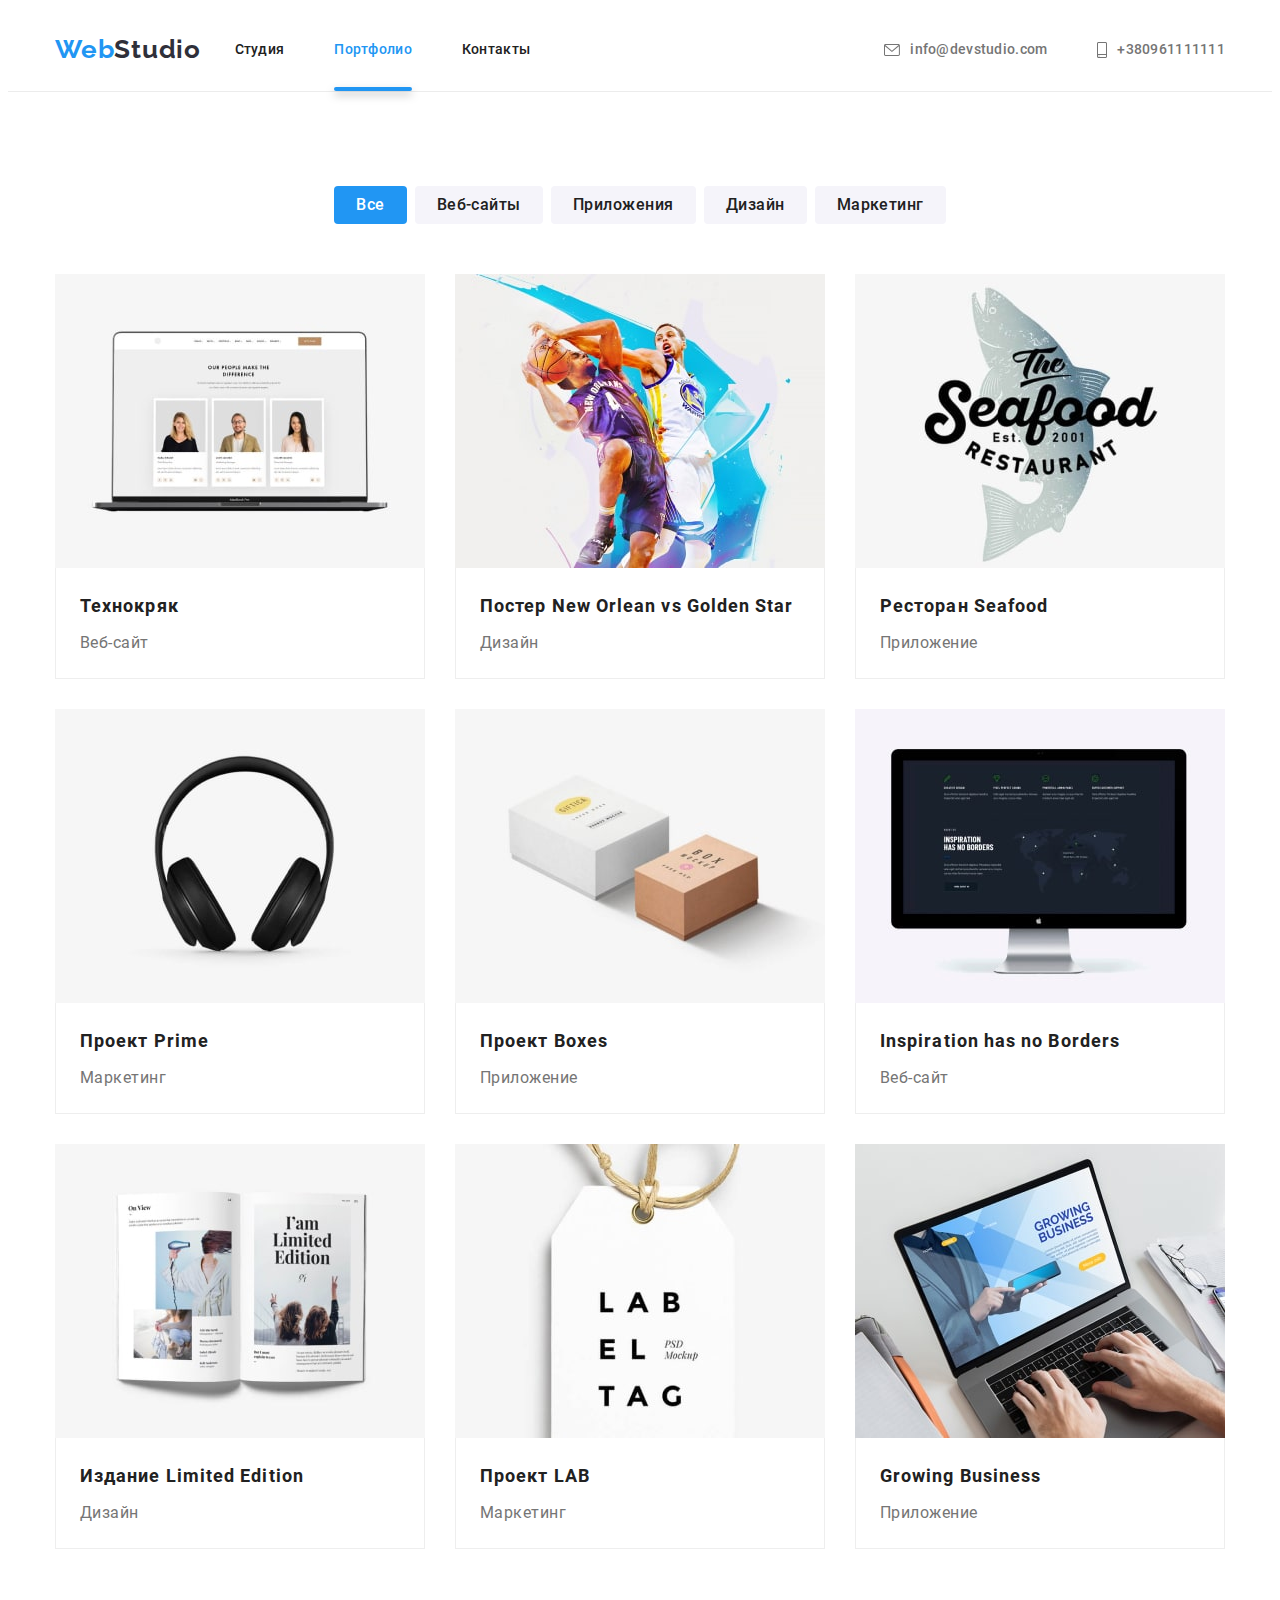
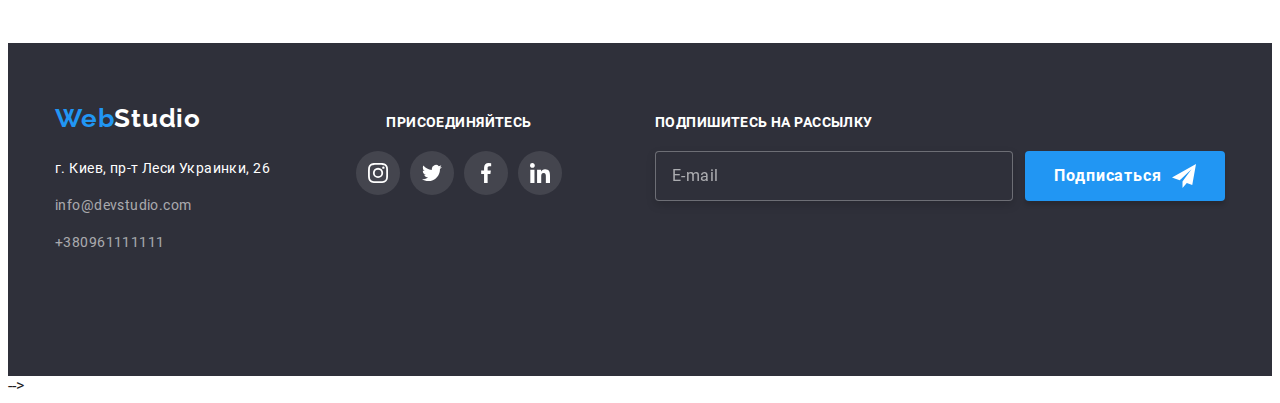
==== commit ec6f72ab: "update portfolio" ====
--- a/portfolio.html
+++ b/portfolio.html
@@ -19,8 +19,8 @@
     <link rel="stylesheet" href="./css/main.min.css" />
   </head>
   <body>
-    <header class="page__header container">
-      <div class="nav__main">
+    <header class="page__header">
+      <div class="container nav__main">
         <a href="" lang="en" class="nav__logo link"
           >Web<span class="nav__text" lang="en">Studio</span></a
         >
@@ -29,99 +29,104 @@
             <use href="./images/icons.svg#icon-menu_24px"></use>
           </svg>
         </button>
-      </div>
-      <div class="header-menu is-hidden">
-        <button type="button" class="menu-close-btn">
-          <svg class="menu-close-btn__icon" width="18.67" height="18.67">
-            <use href="./images/icons.svg#icon-cross"></use>
-          </svg>
-        </button>
-      </div>
-      <nav class="nav__site">
-        <ul class="nav__list link">
-          <li class="nav__item">
-            <a href="./index.html" class="nav__link link">Студия</a>
-          </li>
-          <li class="nav__item">
-            <a href="./portfolio.html" class="nav__link link current"
-              >Портфолио</a
+
+        <div class="header-menu is-hidden">
+          <button type="button" class="menu-close-btn">
+            <svg class="menu-close-btn__icon" width="18.67" height="18.67">
+              <use href="./images/icons.svg#icon-cross"></use>
+            </svg>
+          </button>
+        </div>
+        <nav class="nav__site">
+          <ul class="nav__list link">
+            <li class="nav__item">
+              <a href="./index.html" class="nav__link link">Студия</a>
+            </li>
+            <li class="nav__item">
+              <a href="./portfolio.html" class="nav__link link current"
+                >Портфолио</a
+              >
+            </li>
+            <li class="nav__item">
+              <a href="" class="nav__link link">Контакты</a>
+            </li>
+          </ul>
+        </nav>
+
+        <ul class="contacts link">
+          <li class="contacts__item">
+            <a href="" class="contacts__link link">
+              <svg class="contacts__pic" width="16" height="12">
+                <use href="./images/icons.svg#icon-envelope"></use>
+              </svg>
+              info@devstudio.com</a
             >
           </li>
-          <li class="nav__item">
-            <a href="" class="nav__link link">Контакты</a>
+          <li class="contacts__item">
+            <a href="" class="contacts__link link">
+              <svg class="contacts__pic" width="10" height="16">
+                <use href="./images/icons.svg#icon-smartphone"></use>
+              </svg>
+              +380961111111</a
+            >
           </li>
         </ul>
-      </nav>
-
-      <ul class="contacts link">
-        <li class="contacts__item">
-          <a href="" class="contacts__link link">
-            <svg class="contacts__pic" width="16" height="12">
-              <use href="./images/icons.svg#icon-envelope"></use>
-            </svg>
-            info@devstudio.com</a
-          >
-        </li>
-        <li class="contacts__item">
-          <a href="" class="contacts__link link">
-            <svg class="contacts__pic" width="10" height="16">
-              <use href="./images/icons.svg#icon-smartphone"></use>
-            </svg>
-            +380961111111</a
-          >
-        </li>
-      </ul>
-
-      <div class="mob_menu is-hidden">
-        <div class="container mob_container">
-          <button type="button" class="menu-close-button">
-            <svg class="menu-close-btn__icon" width="18.67" height="18.67">
-              <use href="./images/icons.svg#icon-close_24px"></use>
-            </svg>
-          </button>
-          <ul class="mob_menu__list link">
-            <li class="mob_menu_nav__item">
-              <a href="./index.html" class="mob_menu_nav__link link">Студия</a>
-            </li>
-            <li class="mob_menu_nav__item">
-              <a
-                href="./portfolio.html"
-                class="mob_menu_nav__link link mob-current"
-                >Портфолио</a
-              >
-            </li>
-            <li class="mob_menu_nav__item">
-              <a href="" class="mob_menu_nav__link link">Контакты</a>
-            </li>
-          </ul>
-          <ul class="mob_menu_contacts link">
-            <li class="mob_menu_contacts__item">
-              <a href="" class="mob_menu_contacts__tel link"> +380961111111</a>
-            </li>
-            <li class="mob_menu_contacts__item">
-              <a href="" class="mob_menu_contacts__mail link">
-                info@devstudio.com</a
-              >
-            </li>
-          </ul>
-          <div class="header-soc-sites">
-            <ul class="header-soc-sites__list link">
-              <li class="header-soc-sites__item">
-                <a href="" class="header-soc-sites__link link">Instagram</a>
-              </li>
-              <li class="header-soc-sites__item">
-                <div class="header-soc-sites__border"></div>
-                <a href="" class="header-soc-sites__link link">Twitter</a>
-              </li>
-              <li class="header-soc-sites__item">
-                <div class="header-soc-sites__border"></div>
-                <a href="" class="header-soc-sites__link link">Facebook</a>
-              </li>
-              <li class="header-soc-sites__item">
-                <div class="header-soc-sites__border"></div>
-                <a href="" class="header-soc-sites__link link">LinkedIn</a>
+
+        <div class="mob_menu is-hidden">
+          <div class="container mob_container">
+            <button type="button" class="menu-close-button">
+              <svg class="menu-close-btn__icon" width="18.67" height="18.67">
+                <use href="./images/icons.svg#icon-close_24px"></use>
+              </svg>
+            </button>
+            <ul class="mob_menu__list link">
+              <li class="mob_menu_nav__item">
+                <a href="./index.html" class="mob_menu_nav__link link"
+                  >Студия</a
+                >
+              </li>
+              <li class="mob_menu_nav__item">
+                <a
+                  href="./portfolio.html"
+                  class="mob_menu_nav__link link mob-current"
+                  >Портфолио</a
+                >
+              </li>
+              <li class="mob_menu_nav__item">
+                <a href="" class="mob_menu_nav__link link">Контакты</a>
               </li>
             </ul>
+            <ul class="mob_menu_contacts link">
+              <li class="mob_menu_contacts__item">
+                <a href="" class="mob_menu_contacts__tel link">
+                  +380961111111</a
+                >
+              </li>
+              <li class="mob_menu_contacts__item">
+                <a href="" class="mob_menu_contacts__mail link">
+                  info@devstudio.com</a
+                >
+              </li>
+            </ul>
+            <div class="header-soc-sites">
+              <ul class="header-soc-sites__list link">
+                <li class="header-soc-sites__item">
+                  <a href="" class="header-soc-sites__link link">Instagram</a>
+                </li>
+                <li class="header-soc-sites__item">
+                  <div class="header-soc-sites__border"></div>
+                  <a href="" class="header-soc-sites__link link">Twitter</a>
+                </li>
+                <li class="header-soc-sites__item">
+                  <div class="header-soc-sites__border"></div>
+                  <a href="" class="header-soc-sites__link link">Facebook</a>
+                </li>
+                <li class="header-soc-sites__item">
+                  <div class="header-soc-sites__border"></div>
+                  <a href="" class="header-soc-sites__link link">LinkedIn</a>
+                </li>
+              </ul>
+            </div>
           </div>
         </div>
       </div>
--- a/css/main.min.css
+++ b/css/main.min.css
@@ -1 +1 @@
-@font-face{font-family:"Roboto";font-style:normal;font-weight:400;src:url("../fonts/roboto-v30-cyrillic-regular.eot");src:local(""),url("../fonts/roboto-v30-cyrillic-regular.eot?#iefix") format("embedded-opentype"),url("../fonts/roboto-v30-cyrillic-regular.woff2") format("woff2"),url("../fonts/roboto-v30-cyrillic-regular.woff") format("woff"),url("../fonts/roboto-v30-cyrillic-regular.ttf") format("truetype"),url("../fonts/roboto-v30-cyrillic-regular.svg#Roboto") format("svg")}@font-face{font-family:"Roboto";font-style:normal;font-weight:500;src:url("../fonts/roboto-v30-cyrillic-500.eot");src:local(""),url("../fonts/roboto-v30-cyrillic-500.eot?#iefix") format("embedded-opentype"),url("../fonts/roboto-v30-cyrillic-500.woff2") format("woff2"),url("../fonts/roboto-v30-cyrillic-500.woff") format("woff"),url("../fonts/roboto-v30-cyrillic-500.ttf") format("truetype"),url("../fonts/roboto-v30-cyrillic-500.svg#Roboto") format("svg")}@font-face{font-family:"Roboto";font-style:normal;font-weight:700;src:url("../fonts/roboto-v30-cyrillic-700.eot");src:local(""),url("../fonts/roboto-v30-cyrillic-700.eot?#iefix") format("embedded-opentype"),url("../fonts/roboto-v30-cyrillic-700.woff2") format("woff2"),url("../fonts/roboto-v30-cyrillic-700.woff") format("woff"),url("../fonts/roboto-v30-cyrillic-700.ttf") format("truetype"),url("../fonts/roboto-v30-cyrillic-700.svg#Roboto") format("svg")}@font-face{font-family:"Roboto";font-style:normal;font-weight:900;src:url("../fonts/roboto-v30-cyrillic-900.eot");src:local(""),url("../fonts/roboto-v30-cyrillic-900.eot?#iefix") format("embedded-opentype"),url("../fonts/roboto-v30-cyrillic-900.woff2") format("woff2"),url("../fonts/roboto-v30-cyrillic-900.woff") format("woff"),url("../fonts/roboto-v30-cyrillic-900.ttf") format("truetype"),url("../fonts/roboto-v30-cyrillic-900.svg#Roboto") format("svg")}@font-face{font-family:"Raleway";font-style:normal;font-weight:700;src:url("../fonts/raleway-v27-cyrillic-700.eot");src:local(""),url("../fonts/raleway-v27-cyrillic-700.eot?#iefix") format("embedded-opentype"),url("../fonts/raleway-v27-cyrillic-700.woff2") format("woff2"),url("../fonts/raleway-v27-cyrillic-700.woff") format("woff"),url("../fonts/raleway-v27-cyrillic-700.ttf") format("truetype"),url("../fonts/raleway-v27-cyrillic-700.svg#Raleway") format("svg")}:root{--header-color: #212121;--header-text-color: #2f303a;--main-color: #2196f3;--main-bgd-color: #ffffff;--main-team-color: #f5f4fa;--contacts-color: #757575}p,h1,h2,h3,h4,h5,h6{margin:0}ul{margin:0;padding-left:0}.section{width:1600px}img{display:block;height:auto;max-width:100%}body{font-family:"Roboto",sans-serif;color:var(--header-color);background-color:var(--main-bgd-color)}.link{list-style:none;text-decoration:none}.visually-hidden{position:absolute;width:1px;height:1px;margin:-1px;border:0;padding:0;white-space:nowrap;clip-path:inset(100%);clip:rect(0 0 0 0);overflow:hidden}.container{width:1200px;margin-left:auto;margin-right:auto;padding-right:15px;padding-left:15px;outline:1px solid rgba(0,0,0,0);box-sizing:border-box}@media screen and (max-width: 480px){.container{width:100%}}@media screen and (min-width: 480px){.container{width:480px}}@media screen and (min-width: 768px){.container{width:768px}}@media screen and (min-width: 1200px){.container{width:1200px}}.decision__btn{font-family:inherit;font-weight:700;font-size:16px;line-height:1.88;letter-spacing:.06em;text-align:center;align-items:center;color:var(--main-bgd-color);background:var(--main-color);box-shadow:0px 4px 4px rgba(0,0,0,.15);border-radius:4px;cursor:pointer;border:none;margin-top:30px;padding:10px 32px;outline:1px solid rgba(0,0,0,0);transition-property:background,box-shadow,border-radius;transition-duration:250ms;transition-timing-function:cubic-bezier(0.4, 0, 0.2, 1)}.decision__btn:hover,.decision__btn:focus{background:#188ce8;box-shadow:0px 4px 4px rgba(0,0,0,.15);border-radius:4px}.portfolio__btn{font-family:inherit;font-weight:500;font-size:16px;line-height:1.62;text-align:center;letter-spacing:.03em;color:var(--header-color);background:#f5f4fa;border-radius:4px;cursor:pointer;padding:6px 22px;border:none;transition-property:background,box-shadow,color;transition-duration:250ms;transition-timing-function:cubic-bezier(0.4, 0, 0.2, 1)}.portfolio__btn:hover,.portfolio__btn:focus{color:var(--main-bgd-color);background:var(--main-color);box-shadow:0px 3px 1px rgba(0,0,0,.1),0px 1px 2px rgba(0,0,0,.08),0px 2px 2px rgba(0,0,0,.12)}.list-btn{color:var(--main-bgd-color);background-color:var(--main-color)}.subscription__btn{letter-spacing:.06em;color:#fff;font-family:"Roboto",sans-serif;font-weight:700;font-size:16px;line-height:1.88;width:200px;height:50px;box-shadow:0px 4px 4px rgba(0,0,0,.15);border-radius:4px;display:flex;position:relative;cursor:pointer;background:#2196f3;border:none;margin-left:140px;align-items:center;justify-content:center;transition-property:background;transition-duration:250ms;transition-timing-function:cubic-bezier(0.4, 0, 0.2, 1)}.subscription__btn:hover,.subscription__btn:focus{background:#188ce8}@media screen and (min-width: 768px){.subscription__btn{margin:0 auto;justify-content:center}}@media screen and (min-width: 1200px){.subscription__btn{margin-left:12px}}.nav__logo{font-family:"Raleway",sans-serif;font-weight:700;font-size:26px;line-height:1.2;letter-spacing:.03em;color:var(--main-color);padding-top:24px;padding-bottom:25px;align-items:center;display:block;transition-property:text-decoration-color,outline,border-width;transition-duration:250ms;transition-timing-function:cubic-bezier(0.4, 0, 0.2, 1)}.nav__logo:hover,.nav__logo:focus{text-decoration-color:var(--main-color);outline:1px solid #ececec;border-width:100%}@media screen and (max-width: 767px){.nav__logo{width:480px}}@media screen and (min-width: 768px){.nav__logo{padding-top:26px;padding-bottom:26px;margin-right:0px}}@media screen and (min-width: 1200px){.nav__logo{width:145px;padding-right:0;margin-right:58px;margin-left:215px}}.client__logo{width:100%;height:92px}@media screen and (min-width: 480px){.client__logo{display:inline-block;margin-right:0;margin-left:0}}@media screen and (min-width: 768px){.client__logo{display:inline-block;width:226px;margin-right:0;margin-left:0}}@media screen and (min-width: 1200px){.client__logo{width:170px}}.client__logo__item{fill:currentColor}.adress__logo{font-family:"Raleway",sans-serif;font-weight:700;font-size:26px;line-height:1.19;color:var(--main-color);letter-spacing:.03em;display:block;margin-bottom:20px;transition-property:text-decoration-color,outline;transition-duration:250ms;transition-timing-function:cubic-bezier(0.4, 0, 0.2, 1)}.adress__logo:hover,.adress__logo:focus{text-decoration-color:var(--main-color);outline:1px solid #ececec}@media screen and (max-width: 768px){.adress__logo{width:100%}}@media screen and (min-width: 1200px){.adress__logo{display:flex;justify-content:start;align-items:center}}.adress__logo__decor{color:var(--main-bgd-color)}.adress__container{text-align:center;justify-content:center;width:100%;flex-wrap:wrap}@media screen and (max-width: 768px){.adress__container{display:block}}@media screen and (min-width: 768px){.adress__container{display:flex;flex-wrap:wrap;align-items:baseline;width:100%}}@media screen and (min-width: 1200px){.adress__container{display:flex;flex-wrap:nowrap;align-items:baseline;justify-content:flex-start}}.page__header{display:flex;font-weight:500;font-size:14px;line-height:1.14;letter-spacing:.02em}.nav__main{display:flex;align-items:center}.nav__site .contacts{display:none;align-items:center}@media screen and (min-width: 768px){.nav__site .contacts{display:flex}}.nav__link{padding-top:32px;padding-bottom:32px}.nav__list{display:none;align-items:center}@media screen and (min-width: 768px){.nav__list{display:flex}}.link.current{color:var(--main-color)}.nav__item{position:relative;z-index:1}.current::after{content:"";display:block;width:100%;height:4px;background:#2196f3;border-radius:2px;position:absolute;filter:drop-shadow(0px 4px 4px rgba(0, 0, 0, 0.25));bottom:-1px}.nav__text{font-family:"Raleway",sans-serif;font-style:normal;font-weight:700;font-size:26px;line-height:1.19;letter-spacing:.03em;color:var(--header-text-color)}.nav__link{font-weight:500;font-size:14px;line-height:1.14;letter-spacing:.02em;color:var(--header-color);transition-property:color;transition-duration:250ms;transition-timing-function:cubic-bezier(0.4, 0, 0.2, 1);display:block}.nav__link:hover,.nav__link:focus{color:var(--main-color);text-decoration-color:var(--main-color)}.nav__item+.nav__item{margin-left:50px}.contacts{display:none;margin-left:auto}@media screen and (min-width: 768px){.contacts{display:flex;flex-wrap:wrap;align-items:center}}@media screen and (min-width: 1200px){.contacts{display:flex;margin-left:auto;flex-wrap:nowrap}}.contacts__link{font-weight:500;font-size:14px;line-height:1.14;letter-spacing:.02em;color:var(--contacts-color);padding-top:32px;padding-bottom:32px;display:none;align-items:center;justify-content:center;transition-property:color,text-decoration-color;transition-duration:250ms;transition-timing-function:cubic-bezier(0.4, 0, 0.2, 1)}.contacts__link:hover,.contacts__link:focus{color:var(--main-color);text-decoration-color:var(--main-color)}@media screen and (min-width: 768px){.contacts__link{display:flex;padding-top:0;padding-bottom:0;margin-left:50px}}@media screen and (min-width: 1200px){.contacts__link{display:flex;flex-wrap:nowrap;align-items:center;justify-content:center}}.contacts__pic{fill:currentColor;margin-right:10px}.menu-open-button{display:flex;justify-content:center;align-items:center;width:40px;height:40px;border:none;background:rgba(0,0,0,0);cursor:pointer;transition-property:color,text-decoration-color;transition-duration:250ms;transition-timing-function:cubic-bezier(0.4, 0, 0.2, 1)}@media screen and (min-width: 768px){.menu-open-button{display:none}}.menu-close-button{position:absolute;top:10px;right:15px;display:flex;justify-content:center;align-items:center;height:40px;width:40px;background:rgba(0,0,0,0);border:none;cursor:pointer;transition-property:color,text-decoration-color;transition-duration:250ms;transition-timing-function:cubic-bezier(0.4, 0, 0.2, 1)}.menu-close-button{display:block;margin-left:auto}.menu-open-button:hover,.menu-close-button:hover,.menu-open-button:focus,.menu-close-button:focus{color:var(--main-color);text-decoration-color:var(--main-color)}.menu-close-btn__icon,.menu-open-btn__icon{fill:var(--main-color);transition-property:color,text-decoration-color;transition-duration:250ms;transition-timing-function:cubic-bezier(0.4, 0, 0.2, 1)}.button{padding:0;cursor:pointer}.mob_menu{display:flex;flex-direction:column;justify-content:space-between;position:fixed;background:#fff;box-shadow:0px 4px 8px rgba(0,0,0,.04),0px 2px 4px rgba(0,0,0,.08),0px 1px 3px rgba(0,0,0,.16);top:0;left:0;width:100%;height:100%;z-index:2;padding:48px 25px;overflow-y:scroll;transition:opacity 250ms cubic-bezier(0.4, 0, 0.2, 1),visibility 250ms cubic-bezier(0.4, 0, 0.2, 1)}@media screen and (min-width: 768px){.mob_menu{display:none}}.mob_menu_nav__item:not(:first-child){margin-bottom:32px}.mob_menu_contacts__item:first-child{margin-bottom:32px}.mob_menu__list{display:flex;flex-direction:column-reverse;margin-bottom:302px}.link.mob-current{color:#2196f3}.mob_menu_nav__link{font-weight:500;font-size:40px;line-height:1.18;letter-spacing:.02em;color:#212121}.mob_menu_contacts__tel{font-weight:500;font-size:34px;line-height:1.18;letter-spacing:.02em;color:#2196f3}.mob_menu_contacts__mail{font-weight:500;font-size:24px;line-height:1.17;letter-spacing:.02em;color:#757575}.header-soc-sites{display:flex;flex-wrap:wrap}.header-soc-sites__list{display:flex;margin-top:64px}@media screen and (min-width: 768px){.header-soc-sites__list{display:none}}.header-soc-sites__item{display:flex;margin-left:10px}.header-soc-sites__item:first-child{margin-left:0}.header-soc-sites__link{display:flex;font-weight:500;font-size:18px;line-height:1.22;letter-spacing:.02em;color:#2196f3}.header-soc-sites__link:first-child{margin-left:0}.header-soc-sites__border{width:1px;height:22px;margin-right:10px;background-color:rgba(33,33,33,.2)}.mob-container{position:absolute;transition:transform 250ms cubic-bezier(0.4, 0, 0.2, 1)}.decision__title{font-weight:900;font-size:26px;line-height:1.62;letter-spacing:.06em;text-transform:uppercase;color:var(--main-bgd-color);max-width:480px;outline:1px solid rgba(0,0,0,0)}@media screen and (min-width: 768px){.decision__title{max-width:360px;text-align:center;margin:0 auto}}@media screen and (min-width: 1200px){.decision__title{font-size:44px;line-height:1.36;text-align:center;max-width:696px;margin:0 auto}}.decision{height:400px;padding:118px 0;text-align:center;background-repeat:no-repeat;background-position:50% 50%;background-size:cover;width:480px;background-image:linear-gradient(to right, rgba(47, 48, 58, 0.4), rgba(47, 48, 58, 0.4)),url(../images/hero_mob_1x-min.jpg);margin:0;background-color:#c4c4c4}@media(min-device-pixel-ratio: 2),(-webkit-min-device-pixel-ratio: 2),(min-resolution: 192dpi),(min-resolution: 2dppx){.decision{background-image:linear-gradient(to right, rgba(47, 48, 58, 0.4), rgba(47, 48, 58, 0.4)),url(../images/hero_mob_2x-min.jpg)}}@media screen and (min-width: 768px){.decision{width:768px;background-image:linear-gradient(to right, rgba(47, 48, 58, 0.4), rgba(47, 48, 58, 0.4)),url(../images/hero_tab_1x-min.jpg)}}@media screen and (min-width: 768px)and (min-device-pixel-ratio: 2),screen and (min-width: 768px)and (-webkit-min-device-pixel-ratio: 2),screen and (min-width: 768px)and (min-resolution: 192dpi),screen and (min-width: 768px)and (min-resolution: 2dppx){.decision{background-image:linear-gradient(to right, rgba(47, 48, 58, 0.4), rgba(47, 48, 58, 0.4)),url(../images/hero_tab_2x-min.jpg)}}@media screen and (min-width: 1200px){.decision{padding:200px 0;width:100%;height:600px;max-width:1600px;margin:0 auto;background-image:linear-gradient(to right, rgba(47, 48, 58, 0.4), rgba(47, 48, 58, 0.4)),url(../images/hero_desk_1x-min.jpg)}}@media screen and (min-width: 1200px)and (min-device-pixel-ratio: 2),screen and (min-width: 1200px)and (-webkit-min-device-pixel-ratio: 2),screen and (min-width: 1200px)and (min-resolution: 192dpi),screen and (min-width: 1200px)and (min-resolution: 2dppx){.decision{background-image:linear-gradient(to right, rgba(47, 48, 58, 0.4), rgba(47, 48, 58, 0.4)),url(../images/hero_desk_2x-min.jpg)}}.benefits{width:100%}@media screen and (min-width: 480px){.benefits{padding-top:60px;padding-bottom:60px}}@media screen and (min-width: 768px){.benefits{padding-top:60px;padding-bottom:60px}}@media screen and (min-width: 1200px){.benefits{padding-top:94px;padding-bottom:94px}}.benefits__list{display:flex;flex-wrap:wrap;gap:30px}.benefits__text{font-size:14px;line-height:1.71;color:var(--contacts-color);letter-spacing:.03em;outline:1px solid rgba(0,0,0,0);display:block}@media screen and (min-width: 480px){.benefits__text{width:450px;height:50px;align-content:center}}@media screen and (min-width: 768px){.benefits__text{width:100%;height:75px}}@media screen and (min-width: 1200px){.benefits__text{flex-basis:calc(25% - 30px);width:270px;height:120px}}.benefits__title{font-weight:700;font-size:14px;line-height:1.14;text-transform:uppercase;letter-spacing:.03em;outline:1px solid rgba(0,0,0,0);margin-bottom:10px;text-align:center;justify-content:center;display:flex}@media screen and (min-width: 768px){.benefits__title{width:100%;height:16px;margin-bottom:10px;justify-content:start}}@media screen and (min-width: 1200px){.benefits__title{display:flex;text-align:center}}@media screen and (min-width: 768px){.benefits__item{width:354px}}@media screen and (min-width: 1200px){.benefits__item{width:270px}}.benefits__wrapper{margin-bottom:30px;display:flex;background:var(--main-team-color);border-radius:4px;align-items:center;justify-content:center}@media screen and (min-width: 480px){.benefits__wrapper{width:450px;height:120px}}@media screen and (min-width: 768px){.benefits__wrapper{width:354px;height:120px}}@media screen and (min-width: 1200px){.benefits__wrapper{width:270px;height:120px}}.works{display:none;font-weight:700;font-size:36px;line-height:1.17;text-align:center;letter-spacing:.03em;width:100%;padding-bottom:94px}@media screen and (min-width: 1200px){.works{display:flex}}.works__title{font-weight:700;font-size:36px;line-height:1.17;text-align:center;letter-spacing:.03em;color:var(--header-color);outline:1px solid rgba(0,0,0,0);transition-property:text-decoration-color,text-decoration-line;transition-duration:250ms;transition-timing-function:cubic-bezier(0.4, 0, 0.2, 1)}.works__title:hover,.works__title:focus{text-decoration-line:underline;text-decoration-color:var(--main-color)}.works__list{display:flex;margin-top:50px}img{display:block;max-width:100%;height:auto}.works__item{margin-right:30px;outline:1px solid rgba(0,0,0,0);width:370px}.works__item:last-child{margin-right:0}.works__wrapper{position:relative}.works__text__describe{font-family:"Roboto",sans-serif;font-weight:700;font-size:14px;line-height:1.14;letter-spacing:.03em;align-items:center;text-transform:uppercase;color:#fff;display:flex;height:70px;width:100%;align-items:center;justify-content:center}.works__wrapper__picture{background:rgba(47,48,58,.8);width:100%;height:70px}.works__wrapper__picture{position:absolute;bottom:0;left:0}.team{font-weight:700;font-size:36px;line-height:1.17;text-align:center;background:var(--main-team-color);border-radius:0px;letter-spacing:.03em;width:100%;padding-top:60px;padding-bottom:60px}@media screen and (min-width: 768px){.team{display:flex}}@media screen and (min-width: 1200px){.team{padding-top:94px;padding-bottom:94px}}.team__title{font-weight:700;font-size:28px;line-height:1.18;text-align:center;background:var(--main-team-color);border-radius:0px;letter-spacing:.03em;display:block;outline:1px solid rgba(0,0,0,0);display:block;margin-bottom:30px;transition-property:text-decoration-color,text-decoration-line;transition-duration:250ms;transition-timing-function:cubic-bezier(0.4, 0, 0.2, 1)}.team__title:hover,.team__title:focus{text-decoration-line:underline;text-decoration-color:var(--main-color)}@media screen and (min-width: 768px){.team__title{margin-bottom:30px}}@media screen and (min-width: 1200px){.team__title{margin-bottom:50px;font-size:36px;line-height:1.17}}.team__list{display:block}@media screen and (min-width: 768px){.team__list{display:flex;flex-wrap:wrap;gap:30px}}.team__photo{display:block;box-shadow:0px 1px 3px rgba(0,0,0,.12),0px 1px 1px rgba(0,0,0,.14),0px 2px 1px rgba(0,0,0,.2);border-radius:0px 0px 4px 4px;margin-bottom:30px;width:450px}@media screen and (min-width: 768px){.team__photo{width:354px;margin-bottom:0}}@media screen and (min-width: 1200px){.team__photo{width:270px;margin-bottom:0}}.last__photo{margin-bottom:0}.team__wrapper{flex-wrap:wrap;background-color:var(--main-bgd-color);margin-top:-5px;padding:30px 122px;text-align:center;justify-content:center;width:450px;height:162px}@media screen and (min-width: 768px){.team__wrapper{width:354px;padding:30px 74px}}@media screen and (min-width: 1200px){.team__wrapper{width:270px;padding:30px 32px}}.team__title__participant{font-weight:500;font-size:16px;line-height:1.19;text-align:center;letter-spacing:.03em;color:var(--header-color);height:auto;display:block;margin-bottom:10px;transition-property:text-decoration-color,text-decoration-line;transition-duration:250ms;transition-timing-function:cubic-bezier(0.4, 0, 0.2, 1)}.team__title__participant:hover,.team__title__participant:focus{text-decoration-line:underline;text-decoration-color:var(--main-color)}.team__text{font-weight:400;font-size:16px;line-height:1.19;text-align:center;letter-spacing:.03em;color:var(--contacts-color);display:block;margin-bottom:16px;transition-property:text-decoration-color,text-decoration-line;transition-duration:250ms;transition-timing-function:cubic-bezier(0.4, 0, 0.2, 1)}.team__text:hover,.team__text:focus{text-decoration-line:underline;text-decoration-color:var(--main-color)}.social-sites{display:flex;justify-content:center}.social-sites__item{width:44px;height:44px;margin-left:10px}.social-sites__item:first-child{margin-left:0}.social-sites__link{display:block;width:100%;height:100%;border-radius:50%;background-color:var(--main-bgd-color);color:#afb1b8;display:flex;align-items:center;justify-content:center;transition-property:background-color,color;transition-duration:250ms;transition-timing-function:cubic-bezier(0.4, 0, 0.2, 1)}.social-sites__link:hover,.social-sites__link:focus{background-color:var(--main-color);color:#fff}.social-sites__link .social-sites__icon{fill:currentColor}.client{width:100%}@media screen and (min-width: 320px){.client{margin-right:0;margin-left:0;padding-top:60px;padding-bottom:60px}}@media screen and (min-width: 768px){.client{margin-right:0;margin-left:0;padding-top:60px;padding-bottom:60px}}@media screen and (min-width: 1200px){.client{padding-top:94px;padding-bottom:94px}}.client__title{font-weight:700;text-align:center;letter-spacing:.03em;color:var(--header-color);font-size:36px;line-height:1.17}@media screen and (min-width: 320px){.client__title{font-size:28px;line-height:1.18;margin-bottom:30px}}@media screen and (min-width: 768px){.client__title{font-size:28px;line-height:1.18;margin-bottom:30px}}@media screen and (min-width: 1200px){.client__title{margin-bottom:50px;font-size:36px;line-height:1.17}}.client__list{display:flex;gap:30px}@media screen and (min-width: 320px){.client__list{flex-wrap:wrap;justify-content:space-around}}@media screen and (min-width: 768px){.client__list{flex-wrap:wrap;justify-content:space-between}}@media screen and (min-width: 1200px){.client__list{margin-top:50px;align-items:center;justify-content:center}}.client__link{border:1px solid #afb1b8;border-radius:4px;display:flex;align-items:center;justify-content:center;color:#afb1b8;outline:rgba(0,0,0,0);transition-property:border-color,color;transition-duration:250ms;transition-timing-function:cubic-bezier(0.4, 0, 0.2, 1)}.client__link:hover,.client__link:focus{border-color:#2196f3;color:#2196f3}@media screen and (min-width: 320px){.client__link{width:210px;height:92px}}@media screen and (min-width: 768px){.client__link{width:226px;height:92px}}@media screen and (min-width: 1200px){.client__link{width:170px;height:92px}}.adress{font-family:"Roboto",sans-serif;font-style:normal;font-size:14px;line-height:1.71;letter-spacing:.03em;background:var(--header-text-color);padding-top:60px;padding-bottom:60px;outline:1px solid rgba(0,0,0,0);width:480px}@media screen and (min-width: 768px){.adress{width:768px}}@media screen and (min-width: 1200px){.adress{width:100%;display:flex;align-items:baseline;justify-content:start}}@media screen and (max-width: 768px){.all-footer{display:block;width:480px;margin-bottom:60px}}@media screen and (min-width: 1200px){.all-footer{margin-left:215px}}.join__footer{width:100%}@media screen and (min-width: 768px){.join__footer{width:50%;margin-left:auto}}@media screen and (min-width: 1200px){.join__footer{margin-left:0;width:33.3333333333%}}@media screen and (min-width: 768px){.adress__wrapper{width:33.3333333333%}}.adress__item{margin-bottom:8px}@media screen and (min-width: 1200px){.adress__item{margin-bottom:9px}}.adress__item:last-child{margin-bottom:60px}.adress__link{font-size:14px;line-height:2;color:var(--main-bgd-color);letter-spacing:.03em;display:block;transition-property:color,text-decoration-line;transition-duration:250ms;transition-timing-function:cubic-bezier(0.4, 0, 0.2, 1)}.adress__link:hover,.adress__link:focus{text-decoration-line:underline;text-decoration-color:var(--main-color);color:var(--main-color)}@media screen and (min-width: 1200px){.adress__link{width:100%}}.adress__link__mail{font-size:14px;line-height:2;color:rgba(255,255,255,.6);letter-spacing:.03em;display:block;transition-property:color,text-decoration-line;transition-duration:250ms;transition-timing-function:cubic-bezier(0.4, 0, 0.2, 1)}.adress__link__mail:hover,.adress__link__mail:focus{text-decoration-line:underline;text-decoration-color:var(--main-color);color:var(--main-color)}@media screen and (min-width: 1200px){.adress__link__mail:hover,.adress__link__mail:focus{margin-bottom:9px}}.adress__link__phone{font-size:14px;line-height:2;color:rgba(255,255,255,.6);letter-spacing:.03em;transition-property:color,text-decoration-line;transition-duration:250ms;transition-timing-function:cubic-bezier(0.4, 0, 0.2, 1)}.adress__link__phone:hover,.adress__link__phone:focus{text-decoration-line:underline;text-decoration-color:var(--main-color);color:var(--main-color)}.adress__list .adress__item{font-style:normal}.adress__list{display:block}@media screen and (min-width: 1200px){.adress__list{width:33.3333333333%;margin-right:0;display:flex}}.join__list{display:flex}@media screen and (max-width: 1200px){.join__list{flex-wrap:wrap;align-items:center;justify-content:center}}.join__text{margin-bottom:20px;font-family:"Roboto",sans-serif;font-style:normal;font-weight:700;font-size:14px;line-height:1.14;letter-spacing:.03em;text-transform:uppercase;color:#fff;display:block;margin-bottom:20px}.join__item{width:44px;height:44px;background:rgba(255,255,255,.1);border-radius:50%;margin-left:10px}.join__item:first-child{margin-left:0}@media screen and (max-width: 1200px){.join__item{display:flex;flex-wrap:wrap;align-items:center;justify-content:center}}@media screen and (min-width: 1200px){.join__item{display:block}}.join__link{display:block;justify-content:center;align-items:center;border-radius:50%;transition-property:background-color;transition-duration:250ms;transition-timing-function:cubic-bezier(0.4, 0, 0.2, 1)}.join__link:hover,.join__link:focus{background-color:var(--main-color)}@media screen and (min-width: 1200px){.join__link{display:flex;width:100%;height:100%}}.join__svg{display:block;fill:#fff}.subscription{margin-left:auto}@media screen and (min-width: 768px){.subscription{width:100%}}@media screen and (min-width: 1200px){.subscription{width:33.3333333333%;margin-left:93px}}@media screen and (max-width: 1200px){.subscription{display:block}}.subscription__text{font-family:"Roboto",sans-serif;font-weight:700;font-size:14px;line-height:1.14;letter-spacing:.03em;text-transform:uppercase;color:#fff;display:block;margin-bottom:20px}.subscription__email{width:358px;height:50px;box-sizing:border-box;border:1px solid rgba(255,255,255,.3);filter:drop-shadow(0px 4px 4px rgba(0, 0, 0, 0.15));border-radius:4px;outline:none;cursor:pointer;padding-top:15px;padding-bottom:15px;padding-left:16px;color:var(--main-bgd-color);background:#2f303a;margin-bottom:20px;transition-property:border-color;transition-duration:250ms;transition-timing-function:cubic-bezier(0.4, 0, 0.2, 1)}.subscription__email:hover,.subscription__email:focus{border-color:#2196f3}@media screen and (min-width: 1200px){.subscription__email:hover,.subscription__email:focus{display:flex}}.subscription__email::placeholder{font-family:"Roboto";font-size:16px;line-height:1.25;display:flex;align-items:center;letter-spacing:.03em;color:rgba(255,255,255,.6);background:#2f303a;width:100%;height:100%}@media screen and (min-width: 1200px){.subscription__email{margin-bottom:0;display:flex}}.subscription__pic{fill:#fff;width:24px;height:24px;display:flex;margin-left:10px}.subscription__pic::after{content:"";display:flex;position:absolute}.subscription__form{display:flex;justify-content:space-between}@media screen and (max-width: 1200px){.subscription__form{display:block;flex-wrap:wrap;text-align:center;align-items:center;justify-content:center;tify-content:space-between}}.adress~.container{padding-left:0;padding-right:0}@media screen and (max-width: 1200px){.subscription-field{display:flex;justify-content:space-between}}.page__header{border-bottom:1px solid #ececec}.portfolio__page{padding-top:60px;padding-bottom:60px}@media screen and (min-width: 1200px){.portfolio__page{padding-top:94px;padding-bottom:94px}}.portfolio__list{margin-bottom:50px;display:flex;flex-wrap:wrap;gap:8px}@media screen and (min-width: 768px){.portfolio__list{display:flex;flex-wrap:nowrap;justify-content:center}}.examples{display:flex;flex-wrap:wrap;margin:-15px}.examples__item{display:flex;margin:15px;width:100%;font-family:"Roboto",sans-serif}@media screen and (min-width: 768px){.examples__item{width:calc(50% - 30px)}}@media screen and (min-width: 1200px){.examples__item{width:calc(33.3333333333% - 30px)}}.examples__link{display:flex;flex-direction:column;height:auto;text-decoration:none;transition-property:background,border,box-shadow;transition-duration:250ms;transition-timing-function:cubic-bezier(0.4, 0, 0.2, 1)}.examples__link:hover,.examples__link:focus{background:#fff;border:1px solid #eee;box-shadow:0px 1px 1px rgba(0,0,0,.12),0px 4px 4px rgba(0,0,0,.06),1px 4px 6px rgba(0,0,0,.16)}.examples__text{position:absolute;top:0;font-family:"Roboto",sans-serif;font-size:18px;line-height:1.56;letter-spacing:.03em;color:#fff;background:rgba(33,150,243,.9);padding:77px 24px;height:100%;overflow-y:scroll;transform:translateY(101%);transition:transform 250ms cubic-bezier(0.4, 0, 0.2, 1);letter-spacing:.03em}@media screen and (min-width: 1200px){.examples__text{padding:63px 24px}}.examples__pictures{position:relative;overflow:hidden}.examples__link:hover .examples__text,.examples__link:focus .examples__text{transform:translateY(0)}.examples__img{width:450px;height:294px}@media screen and (min-width: 1200px){.examples__img{width:370px;height:294px}}.examples__title{font-family:"Roboto",sans-serif;font-weight:700;font-size:18px;line-height:2;letter-spacing:.06em;color:var(--header-color);margin-bottom:4px;transition-property:color;transition-duration:250ms;transition-timing-function:cubic-bezier(0.4, 0, 0.2, 1)}.examples__title:hover,.examples__title:focus{color:var(--main-color)}.examples__wrapper{flex-grow:1;padding:20px 24px;background-color:var(--main-bgd-color);border:1px solid #eee;border-top:0}.examles__text__describe{font-size:16px;line-height:1.88;color:var(--contacts-color);font-family:"Roboto",sans-serif;font-style:normal;letter-spacing:.03em;color:#757575;transition-property:color;transition-duration:250ms;transition-timing-function:cubic-bezier(0.4, 0, 0.2, 1)}.examles__text__describe:hover,.examles__text__describe:focus{color:var(--main-color)}.backdrop{position:fixed;top:0;left:0;width:100vw;height:100vh;transition:opacity 250ms cubic-bezier(0.4, 0, 0.2, 1),visibility 250ms cubic-bezier(0.4, 0, 0.2, 1);background:rgba(0,0,0,.2)}.modal{width:450px;max-height:609px;height:96%;background:#fff;box-shadow:0px 1px 3px rgba(0,0,0,.12),0px 1px 1px rgba(0,0,0,.14),0px 2px 1px rgba(0,0,0,.2);border-radius:4px;top:50%;left:50%;transform:translate(-50%, -50%) scale(1) rotate(0);position:absolute;transition:transform 250ms cubic-bezier(0.4, 0, 0.2, 1);padding:40px}@media screen and (min-width: 1200px){.modal{width:528px;min-height:581px}}.is-hidden{opacity:0;visibility:hidden;pointer-events:none}.backdrop.is-hidden .modal{transform:translate(-50%, -50%) scale(0) rotate(-360deg)}.join-svg-cross{color:#000}.modal-field-head{font-family:"Roboto",sans-serif;font-weight:700;font-size:20px;line-height:1.15;text-align:center;letter-spacing:.03em;color:#212121;display:block;margin-bottom:12px}.modal-field{display:block;width:100%;font-family:"Roboto",sans-serif;font-size:12px;line-height:1.17;letter-spacing:.01em;color:#757575}.modal-input{width:100%;border:1px solid rgba(33,33,33,.2);border-radius:4px;height:40px;background-color:rgba(0,0,0,0);padding-left:42px;outline-color:rgba(0,0,0,0);transition-property:border-color;transition-duration:250ms;transition-timing-function:cubic-bezier(0.4, 0, 0.2, 1)}.modal-input:hover,.modal-input:focus{border-color:#2196f3}.icon-check{width:16px;height:15px;margin-top:25px;transition-property:border-color;transition-duration:250ms;transition-timing-function:cubic-bezier(0.4, 0, 0.2, 1)}.icon-check:hover,.icon-check:focus{border-color:#2196f3}.modal-text{width:370px;height:120px;border:1px solid rgba(33,33,33,.2);border-radius:4px;resize:none;display:block;margin-bottom:20px;padding:12px 16px;outline-color:rgba(0,0,0,0);transition-property:border-color;transition-duration:250ms;transition-timing-function:cubic-bezier(0.4, 0, 0.2, 1)}.modal-text:hover,.modal-text:focus{border-color:#2196f3}.modal-text::placeholder{font-family:"Roboto",sans-serif;font-size:14px;line-height:1.14;letter-spacing:.01em;color:rgba(117,117,117,.5)}@media screen and (min-width: 1200px){.modal-text{width:448px}}.modal-placeholder::placeholder{font-family:"Roboto",sans-serif;font-size:14px;line-height:1.14;letter-spacing:.01em;color:rgba(117,117,117,.5)}.modal-input:hover~.user-icon-modal,.modal-input:focus~.user-icon-modal{fill:#2196f3}.checkbox{display:block;align-items:center;margin-bottom:30px}.modal-input-wrapper{position:relative;margin-bottom:10px}.user-icon-modal{position:absolute;display:inline-block;fill:var(--header-color);top:11px;left:12px;transition-property:fill;transition-duration:250ms;transition-timing-function:cubic-bezier(0.4, 0, 0.2, 1)}.user-icon-modal:hover,.user-icon-modal:focus{fill:var(--main-color)}.agreement-act{color:#2196f3}.privacy{font-family:"Roboto",sans-serif;font-size:12px;line-height:1.17;letter-spacing:.03em;color:#757575}@media screen and (min-width: 1200px){.privacy{font-size:14px;line-height:1.71}}.privacy span{border:1px solid rgba(34,34,34,.2);left:0}@media screen and (min-width: 1200px){.privacy span{margin-right:5px}}.check-icon{fill:rgba(0,0,0,0);padding-top:4px;cursor:pointer}.checkbox-square:checked+.privacy span{background-color:#2196f3;border:none}.checkbox-square:checked+.privacy .check-icon{fill:#fff}.checkbox-square:focus+.privacy span{border-color:#2196f3}.modal-close-btn{width:30px;height:30px;border:1px solid rgba(0,0,0,.1);border-radius:50%;display:flex;justify-content:center;align-items:center;position:absolute;cursor:pointer;right:8px;top:8px;background-color:rgba(0,0,0,0);transition-property:fill,border-color;transition-duration:250ms;transition-timing-function:cubic-bezier(0.4, 0, 0.2, 1)}.modal-close-btn:hover,.modal-close-btn:focus{fill:#2196f3;border-color:#2196f3}.modal-btn-submit{width:200px;height:50px;font-family:"Roboto",sans-serif;font-weight:700;font-size:16px;line-height:1.88;display:flex;align-items:center;justify-content:center;letter-spacing:.06em;padding:10px 56px 10px 55px;cursor:pointer;color:#fff;background:#2196f3;box-shadow:0px 4px 4px rgba(0,0,0,.15);border-radius:4px;border-color:rgba(0,0,0,0);margin-left:124px;transition-property:background,box-shadow;transition-duration:250ms;transition-timing-function:cubic-bezier(0.4, 0, 0.2, 1)}.modal-btn-submit:hover,.modal-btn-submit:focus{background:#188ce8;box-shadow:0px 4px 4px rgba(0,0,0,.15)}/*# sourceMappingURL=main.min.css.map */+@font-face{font-family:"Roboto";font-style:normal;font-weight:400;src:url("../fonts/roboto-v30-cyrillic-regular.eot");src:local(""),url("../fonts/roboto-v30-cyrillic-regular.eot?#iefix") format("embedded-opentype"),url("../fonts/roboto-v30-cyrillic-regular.woff2") format("woff2"),url("../fonts/roboto-v30-cyrillic-regular.woff") format("woff"),url("../fonts/roboto-v30-cyrillic-regular.ttf") format("truetype"),url("../fonts/roboto-v30-cyrillic-regular.svg#Roboto") format("svg")}@font-face{font-family:"Roboto";font-style:normal;font-weight:500;src:url("../fonts/roboto-v30-cyrillic-500.eot");src:local(""),url("../fonts/roboto-v30-cyrillic-500.eot?#iefix") format("embedded-opentype"),url("../fonts/roboto-v30-cyrillic-500.woff2") format("woff2"),url("../fonts/roboto-v30-cyrillic-500.woff") format("woff"),url("../fonts/roboto-v30-cyrillic-500.ttf") format("truetype"),url("../fonts/roboto-v30-cyrillic-500.svg#Roboto") format("svg")}@font-face{font-family:"Roboto";font-style:normal;font-weight:700;src:url("../fonts/roboto-v30-cyrillic-700.eot");src:local(""),url("../fonts/roboto-v30-cyrillic-700.eot?#iefix") format("embedded-opentype"),url("../fonts/roboto-v30-cyrillic-700.woff2") format("woff2"),url("../fonts/roboto-v30-cyrillic-700.woff") format("woff"),url("../fonts/roboto-v30-cyrillic-700.ttf") format("truetype"),url("../fonts/roboto-v30-cyrillic-700.svg#Roboto") format("svg")}@font-face{font-family:"Roboto";font-style:normal;font-weight:900;src:url("../fonts/roboto-v30-cyrillic-900.eot");src:local(""),url("../fonts/roboto-v30-cyrillic-900.eot?#iefix") format("embedded-opentype"),url("../fonts/roboto-v30-cyrillic-900.woff2") format("woff2"),url("../fonts/roboto-v30-cyrillic-900.woff") format("woff"),url("../fonts/roboto-v30-cyrillic-900.ttf") format("truetype"),url("../fonts/roboto-v30-cyrillic-900.svg#Roboto") format("svg")}@font-face{font-family:"Raleway";font-style:normal;font-weight:700;src:url("../fonts/raleway-v27-cyrillic-700.eot");src:local(""),url("../fonts/raleway-v27-cyrillic-700.eot?#iefix") format("embedded-opentype"),url("../fonts/raleway-v27-cyrillic-700.woff2") format("woff2"),url("../fonts/raleway-v27-cyrillic-700.woff") format("woff"),url("../fonts/raleway-v27-cyrillic-700.ttf") format("truetype"),url("../fonts/raleway-v27-cyrillic-700.svg#Raleway") format("svg")}:root{--header-color: #212121;--header-text-color: #2f303a;--main-color: #2196f3;--main-bgd-color: #ffffff;--main-team-color: #f5f4fa;--contacts-color: #757575}p,h1,h2,h3,h4,h5,h6{margin:0}ul{margin:0;padding-left:0}.section{width:1600px}img{display:block;height:auto;max-width:100%}body{font-family:"Roboto",sans-serif;color:var(--header-color);background-color:var(--main-bgd-color)}.link{list-style:none;text-decoration:none}.visually-hidden{position:absolute;width:1px;height:1px;margin:-1px;border:0;padding:0;white-space:nowrap;clip-path:inset(100%);clip:rect(0 0 0 0);overflow:hidden}.container{width:1200px;margin-left:auto;margin-right:auto;padding-right:15px;padding-left:15px;outline:1px solid rgba(0,0,0,0);box-sizing:border-box}@media screen and (max-width: 480px){.container{width:100%}}@media screen and (min-width: 480px){.container{width:480px}}@media screen and (min-width: 768px){.container{width:768px}}@media screen and (min-width: 1200px){.container{width:1200px}}.decision__btn{font-family:inherit;font-weight:700;font-size:16px;line-height:1.88;letter-spacing:.06em;text-align:center;align-items:center;color:var(--main-bgd-color);background:var(--main-color);box-shadow:0px 4px 4px rgba(0,0,0,.15);border-radius:4px;cursor:pointer;border:none;margin-top:30px;padding:10px 32px;outline:1px solid rgba(0,0,0,0);transition-property:background,box-shadow,border-radius;transition-duration:250ms;transition-timing-function:cubic-bezier(0.4, 0, 0.2, 1)}.decision__btn:hover,.decision__btn:focus{background:#188ce8;box-shadow:0px 4px 4px rgba(0,0,0,.15);border-radius:4px}.portfolio__btn{font-family:inherit;font-weight:500;font-size:16px;line-height:1.62;text-align:center;letter-spacing:.03em;color:var(--header-color);background:#f5f4fa;border-radius:4px;cursor:pointer;padding:6px 22px;border:none;transition-property:background,box-shadow,color;transition-duration:250ms;transition-timing-function:cubic-bezier(0.4, 0, 0.2, 1)}.portfolio__btn:hover,.portfolio__btn:focus{color:var(--main-bgd-color);background:var(--main-color);box-shadow:0px 3px 1px rgba(0,0,0,.1),0px 1px 2px rgba(0,0,0,.08),0px 2px 2px rgba(0,0,0,.12)}.list-btn{color:var(--main-bgd-color);background-color:var(--main-color)}.subscription__btn{letter-spacing:.06em;color:#fff;font-family:"Roboto",sans-serif;font-weight:700;font-size:16px;line-height:1.88;width:200px;height:50px;box-shadow:0px 4px 4px rgba(0,0,0,.15);border-radius:4px;display:flex;position:relative;cursor:pointer;background:#2196f3;border:none;margin-left:140px;align-items:center;justify-content:center;transition-property:background;transition-duration:250ms;transition-timing-function:cubic-bezier(0.4, 0, 0.2, 1)}.subscription__btn:hover,.subscription__btn:focus{background:#188ce8}@media screen and (min-width: 768px){.subscription__btn{margin:0 auto;justify-content:center}}@media screen and (min-width: 1200px){.subscription__btn{margin-left:12px}}.nav__logo{font-family:"Raleway",sans-serif;font-weight:700;font-size:26px;line-height:1.2;letter-spacing:.03em;color:var(--main-color);padding-top:24px;padding-bottom:25px;align-items:center;display:block;transition-property:text-decoration-color,outline,border-width;transition-duration:250ms;transition-timing-function:cubic-bezier(0.4, 0, 0.2, 1)}.nav__logo:hover,.nav__logo:focus{text-decoration-color:var(--main-color);outline:1px solid #ececec;border-width:100%}@media screen and (max-width: 767px){.nav__logo{width:480px}}@media screen and (min-width: 768px){.nav__logo{padding-top:26px;padding-bottom:26px;margin-right:0px}}@media screen and (min-width: 1200px){.nav__logo{width:145px;padding-right:0}}.client__logo{width:100%;height:92px}@media screen and (min-width: 480px){.client__logo{display:inline-block;margin-right:0;margin-left:0}}@media screen and (min-width: 768px){.client__logo{display:inline-block;width:226px;margin-right:0;margin-left:0}}@media screen and (min-width: 1200px){.client__logo{width:170px}}.client__logo__item{fill:currentColor}.adress__logo{font-family:"Raleway",sans-serif;font-weight:700;font-size:26px;line-height:1.19;color:var(--main-color);letter-spacing:.03em;display:block;margin-bottom:20px;transition-property:text-decoration-color,outline;transition-duration:250ms;transition-timing-function:cubic-bezier(0.4, 0, 0.2, 1)}.adress__logo:hover,.adress__logo:focus{text-decoration-color:var(--main-color);outline:1px solid #ececec}@media screen and (max-width: 768px){.adress__logo{width:100%}}@media screen and (min-width: 1200px){.adress__logo{display:flex;justify-content:start;align-items:center}}.adress__logo__decor{color:var(--main-bgd-color)}.adress__container{text-align:center;justify-content:center;width:100%;flex-wrap:wrap}@media screen and (max-width: 768px){.adress__container{display:block}}@media screen and (min-width: 768px){.adress__container{display:flex;flex-wrap:wrap;align-items:baseline;width:100%}}@media screen and (min-width: 1200px){.adress__container{display:flex;flex-wrap:nowrap;align-items:baseline;justify-content:center}}.page__header{display:flex;font-weight:500;font-size:14px;line-height:1.14;letter-spacing:.02em}.nav__main{display:flex;align-items:center}.nav__site .contacts{display:none;align-items:center}@media screen and (min-width: 768px){.nav__site .contacts{display:flex}}.nav__link{padding-top:32px;padding-bottom:32px}.nav__list{display:none;align-items:center}@media screen and (min-width: 768px){.nav__list{display:flex}}.link.current{color:var(--main-color)}.nav__item{position:relative;z-index:1}.current::after{content:"";display:block;width:100%;height:4px;background:#2196f3;border-radius:2px;position:absolute;filter:drop-shadow(0px 4px 4px rgba(0, 0, 0, 0.25));bottom:-1px}.nav__text{font-family:"Raleway",sans-serif;font-style:normal;font-weight:700;font-size:26px;line-height:1.19;letter-spacing:.03em;color:var(--header-text-color)}.nav__link{font-weight:500;font-size:14px;line-height:1.14;letter-spacing:.02em;color:var(--header-color);transition-property:color;transition-duration:250ms;transition-timing-function:cubic-bezier(0.4, 0, 0.2, 1);display:block}.nav__link:hover,.nav__link:focus{color:var(--main-color);text-decoration-color:var(--main-color)}.nav__item+.nav__item{margin-left:50px}.contacts{display:none;margin-left:auto}@media screen and (min-width: 768px){.contacts{display:flex;flex-wrap:wrap;align-items:center}}@media screen and (min-width: 1200px){.contacts{display:flex;margin-left:auto;flex-wrap:nowrap}}.contacts__link{font-weight:500;font-size:14px;line-height:1.14;letter-spacing:.02em;color:var(--contacts-color);padding-top:32px;padding-bottom:32px;display:none;align-items:center;justify-content:center;transition-property:color,text-decoration-color;transition-duration:250ms;transition-timing-function:cubic-bezier(0.4, 0, 0.2, 1)}.contacts__link:hover,.contacts__link:focus{color:var(--main-color);text-decoration-color:var(--main-color)}@media screen and (min-width: 768px){.contacts__link{display:flex;padding-top:0;padding-bottom:0;margin-left:50px}}@media screen and (min-width: 1200px){.contacts__link{display:flex;flex-wrap:nowrap;align-items:center;justify-content:center}}.contacts__pic{fill:currentColor;margin-right:10px}.menu-open-button{display:flex;justify-content:center;align-items:center;width:40px;height:40px;border:none;background:rgba(0,0,0,0);cursor:pointer;transition-property:color,text-decoration-color;transition-duration:250ms;transition-timing-function:cubic-bezier(0.4, 0, 0.2, 1)}@media screen and (min-width: 768px){.menu-open-button{display:none}}.menu-close-button{position:absolute;top:10px;right:15px;display:flex;justify-content:center;align-items:center;height:40px;width:40px;background:rgba(0,0,0,0);border:none;cursor:pointer;transition-property:color,text-decoration-color;transition-duration:250ms;transition-timing-function:cubic-bezier(0.4, 0, 0.2, 1)}.menu-close-button{display:block;margin-left:auto}.menu-open-button:hover,.menu-close-button:hover,.menu-open-button:focus,.menu-close-button:focus{color:var(--main-color);text-decoration-color:var(--main-color)}.menu-close-btn__icon,.menu-open-btn__icon{fill:var(--main-color);transition-property:color,text-decoration-color;transition-duration:250ms;transition-timing-function:cubic-bezier(0.4, 0, 0.2, 1)}.button{padding:0;cursor:pointer}.mob_menu{display:flex;flex-direction:column;justify-content:space-between;position:fixed;background:#fff;box-shadow:0px 4px 8px rgba(0,0,0,.04),0px 2px 4px rgba(0,0,0,.08),0px 1px 3px rgba(0,0,0,.16);top:0;left:0;width:100%;height:100%;z-index:2;padding:48px 25px;overflow-y:scroll;transition:opacity 250ms cubic-bezier(0.4, 0, 0.2, 1),visibility 250ms cubic-bezier(0.4, 0, 0.2, 1)}@media screen and (min-width: 768px){.mob_menu{display:none}}.mob_menu_nav__item:not(:last-child){margin-bottom:32px}.mob_menu_contacts__item:first-child{margin-bottom:32px}.link.mob-current{color:#2196f3}.mob_menu__list{display:flex;flex-direction:column;margin-bottom:302px}.mob_menu_nav__link{font-weight:500;font-size:40px;line-height:1.18;letter-spacing:.02em;color:#212121}.mob_menu_contacts__tel{font-weight:500;font-size:34px;line-height:1.18;letter-spacing:.02em;color:#2196f3}.mob_menu_contacts__mail{font-weight:500;font-size:24px;line-height:1.17;letter-spacing:.02em;color:#757575}.header-soc-sites{display:flex;flex-wrap:wrap}.header-soc-sites__list{display:flex;margin-top:64px}@media screen and (min-width: 768px){.header-soc-sites__list{display:none}}.header-soc-sites__item{display:flex;margin-left:10px}.header-soc-sites__item:first-child{margin-left:0}.header-soc-sites__link{display:flex;font-weight:500;font-size:18px;line-height:1.22;letter-spacing:.02em;color:#2196f3}.header-soc-sites__link:first-child{margin-left:0}.header-soc-sites__border{width:1px;height:22px;margin-right:10px;background-color:rgba(33,33,33,.2)}.mob-container{position:absolute;transition:transform 250ms cubic-bezier(0.4, 0, 0.2, 1)}.decision__title{font-weight:900;font-size:26px;line-height:1.62;letter-spacing:.06em;text-transform:uppercase;color:var(--main-bgd-color);max-width:480px;outline:1px solid rgba(0,0,0,0)}@media screen and (min-width: 768px){.decision__title{max-width:360px;text-align:center;margin:0 auto}}@media screen and (min-width: 1200px){.decision__title{font-size:44px;line-height:1.36;text-align:center;max-width:696px;margin:0 auto}}.decision{height:400px;padding:118px 0;text-align:center;background-repeat:no-repeat;background-position:50% 50%;background-size:cover;width:480px;background-image:linear-gradient(to right, rgba(47, 48, 58, 0.4), rgba(47, 48, 58, 0.4)),url(../images/hero_mob_1x-min.jpg);margin:0;background-color:#c4c4c4}@media(min-device-pixel-ratio: 2),(-webkit-min-device-pixel-ratio: 2),(min-resolution: 192dpi),(min-resolution: 2dppx){.decision{background-image:linear-gradient(to right, rgba(47, 48, 58, 0.4), rgba(47, 48, 58, 0.4)),url(../images/hero_mob_2x-min.jpg)}}@media screen and (min-width: 768px){.decision{width:768px;background-image:linear-gradient(to right, rgba(47, 48, 58, 0.4), rgba(47, 48, 58, 0.4)),url(../images/hero_tab_1x-min.jpg)}}@media screen and (min-width: 768px)and (min-device-pixel-ratio: 2),screen and (min-width: 768px)and (-webkit-min-device-pixel-ratio: 2),screen and (min-width: 768px)and (min-resolution: 192dpi),screen and (min-width: 768px)and (min-resolution: 2dppx){.decision{background-image:linear-gradient(to right, rgba(47, 48, 58, 0.4), rgba(47, 48, 58, 0.4)),url(../images/hero_tab_2x-min.jpg)}}@media screen and (min-width: 1200px){.decision{padding:200px 0;width:100%;height:600px;max-width:1600px;margin:0 auto;background-image:linear-gradient(to right, rgba(47, 48, 58, 0.4), rgba(47, 48, 58, 0.4)),url(../images/hero_desk_1x-min.jpg)}}@media screen and (min-width: 1200px)and (min-device-pixel-ratio: 2),screen and (min-width: 1200px)and (-webkit-min-device-pixel-ratio: 2),screen and (min-width: 1200px)and (min-resolution: 192dpi),screen and (min-width: 1200px)and (min-resolution: 2dppx){.decision{background-image:linear-gradient(to right, rgba(47, 48, 58, 0.4), rgba(47, 48, 58, 0.4)),url(../images/hero_desk_2x-min.jpg)}}.benefits{width:100%}@media screen and (min-width: 480px){.benefits{padding-top:60px;padding-bottom:60px}}@media screen and (min-width: 768px){.benefits{padding-top:60px;padding-bottom:60px}}@media screen and (min-width: 1200px){.benefits{padding-top:94px;padding-bottom:94px}}.benefits__list{display:flex;flex-wrap:wrap;gap:30px}.benefits__text{font-size:14px;line-height:1.71;color:var(--contacts-color);letter-spacing:.03em;outline:1px solid rgba(0,0,0,0);display:block}@media screen and (min-width: 480px){.benefits__text{width:450px;height:50px;align-content:center}}@media screen and (min-width: 768px){.benefits__text{width:100%;height:75px}}@media screen and (min-width: 1200px){.benefits__text{flex-basis:calc(25% - 30px);width:270px;height:120px}}.benefits__title{font-weight:700;font-size:14px;line-height:1.14;text-transform:uppercase;letter-spacing:.03em;outline:1px solid rgba(0,0,0,0);margin-bottom:10px;text-align:center;justify-content:center;display:flex}@media screen and (min-width: 768px){.benefits__title{width:100%;height:16px;margin-bottom:10px;justify-content:start}}@media screen and (min-width: 1200px){.benefits__title{display:flex;text-align:center}}@media screen and (min-width: 768px){.benefits__item{width:354px}}@media screen and (min-width: 1200px){.benefits__item{width:270px}}.benefits__wrapper{margin-bottom:30px;display:flex;background:var(--main-team-color);border-radius:4px;align-items:center;justify-content:center}@media screen and (min-width: 480px){.benefits__wrapper{width:450px;height:120px}}@media screen and (min-width: 768px){.benefits__wrapper{width:354px;height:120px}}@media screen and (min-width: 1200px){.benefits__wrapper{width:270px;height:120px}}.works{display:none;font-weight:700;font-size:36px;line-height:1.17;text-align:center;letter-spacing:.03em;width:100%;padding-bottom:94px}@media screen and (min-width: 1200px){.works{display:flex}}.works__title{font-weight:700;font-size:36px;line-height:1.17;text-align:center;letter-spacing:.03em;color:var(--header-color);outline:1px solid rgba(0,0,0,0);transition-property:text-decoration-color,text-decoration-line;transition-duration:250ms;transition-timing-function:cubic-bezier(0.4, 0, 0.2, 1)}.works__title:hover,.works__title:focus{text-decoration-line:underline;text-decoration-color:var(--main-color)}.works__list{display:flex;margin-top:50px}img{display:block;max-width:100%;height:auto}.works__item{margin-right:30px;outline:1px solid rgba(0,0,0,0);width:370px}.works__item:last-child{margin-right:0}.works__wrapper{position:relative}.works__text__describe{font-family:"Roboto",sans-serif;font-weight:700;font-size:14px;line-height:1.14;letter-spacing:.03em;align-items:center;text-transform:uppercase;color:#fff;display:flex;height:70px;width:100%;align-items:center;justify-content:center}.works__wrapper__picture{background:rgba(47,48,58,.8);width:100%;height:70px}.works__wrapper__picture{position:absolute;bottom:0;left:0}.team{font-weight:700;font-size:36px;line-height:1.17;text-align:center;background:var(--main-team-color);border-radius:0px;letter-spacing:.03em;width:100%;padding-top:60px;padding-bottom:60px}@media screen and (min-width: 768px){.team{display:flex}}@media screen and (min-width: 1200px){.team{padding-top:94px;padding-bottom:94px}}.team__title{font-weight:700;font-size:28px;line-height:1.18;text-align:center;background:var(--main-team-color);border-radius:0px;letter-spacing:.03em;display:block;outline:1px solid rgba(0,0,0,0);display:block;margin-bottom:30px;transition-property:text-decoration-color,text-decoration-line;transition-duration:250ms;transition-timing-function:cubic-bezier(0.4, 0, 0.2, 1)}.team__title:hover,.team__title:focus{text-decoration-line:underline;text-decoration-color:var(--main-color)}@media screen and (min-width: 768px){.team__title{margin-bottom:30px}}@media screen and (min-width: 1200px){.team__title{margin-bottom:50px;font-size:36px;line-height:1.17}}.team__list{display:block}@media screen and (min-width: 768px){.team__list{display:flex;flex-wrap:wrap;gap:30px}}.team__photo{display:block;box-shadow:0px 1px 3px rgba(0,0,0,.12),0px 1px 1px rgba(0,0,0,.14),0px 2px 1px rgba(0,0,0,.2);border-radius:0px 0px 4px 4px;margin-bottom:30px;width:450px}@media screen and (min-width: 768px){.team__photo{width:354px;margin-bottom:0}}@media screen and (min-width: 1200px){.team__photo{width:270px;margin-bottom:0}}.last__photo{margin-bottom:0}.team__wrapper{flex-wrap:wrap;background-color:var(--main-bgd-color);margin-top:-5px;padding:30px 122px;text-align:center;justify-content:center;width:450px;height:162px}@media screen and (min-width: 768px){.team__wrapper{width:354px;padding:30px 74px}}@media screen and (min-width: 1200px){.team__wrapper{width:270px;padding:30px 32px}}.team__title__participant{font-weight:500;font-size:16px;line-height:1.19;text-align:center;letter-spacing:.03em;color:var(--header-color);height:auto;display:block;margin-bottom:10px;transition-property:text-decoration-color,text-decoration-line;transition-duration:250ms;transition-timing-function:cubic-bezier(0.4, 0, 0.2, 1)}.team__title__participant:hover,.team__title__participant:focus{text-decoration-line:underline;text-decoration-color:var(--main-color)}.team__text{font-weight:400;font-size:16px;line-height:1.19;text-align:center;letter-spacing:.03em;color:var(--contacts-color);display:block;margin-bottom:16px;transition-property:text-decoration-color,text-decoration-line;transition-duration:250ms;transition-timing-function:cubic-bezier(0.4, 0, 0.2, 1)}.team__text:hover,.team__text:focus{text-decoration-line:underline;text-decoration-color:var(--main-color)}.social-sites{display:flex;justify-content:center}.social-sites__item{width:44px;height:44px;margin-left:10px}.social-sites__item:first-child{margin-left:0}.social-sites__link{display:block;width:100%;height:100%;border-radius:50%;background-color:var(--main-bgd-color);color:#afb1b8;display:flex;align-items:center;justify-content:center;transition-property:background-color,color;transition-duration:250ms;transition-timing-function:cubic-bezier(0.4, 0, 0.2, 1)}.social-sites__link:hover,.social-sites__link:focus{background-color:var(--main-color);color:#fff}.social-sites__link .social-sites__icon{fill:currentColor}.client{width:100%}@media screen and (min-width: 320px){.client{margin-right:0;margin-left:0;padding-top:60px;padding-bottom:60px}}@media screen and (min-width: 768px){.client{margin-right:0;margin-left:0;padding-top:60px;padding-bottom:60px}}@media screen and (min-width: 1200px){.client{padding-top:94px;padding-bottom:94px}}.client__title{font-weight:700;text-align:center;letter-spacing:.03em;color:var(--header-color);font-size:36px;line-height:1.17}@media screen and (min-width: 320px){.client__title{font-size:28px;line-height:1.18;margin-bottom:30px}}@media screen and (min-width: 768px){.client__title{font-size:28px;line-height:1.18;margin-bottom:30px}}@media screen and (min-width: 1200px){.client__title{margin-bottom:50px;font-size:36px;line-height:1.17}}.client__list{display:flex;gap:30px}@media screen and (min-width: 320px){.client__list{flex-wrap:wrap;justify-content:space-around}}@media screen and (min-width: 768px){.client__list{flex-wrap:wrap;justify-content:space-between}}@media screen and (min-width: 1200px){.client__list{margin-top:50px;align-items:center;justify-content:center}}.client__link{border:1px solid #afb1b8;border-radius:4px;display:flex;align-items:center;justify-content:center;color:#afb1b8;outline:rgba(0,0,0,0);transition-property:border-color,color;transition-duration:250ms;transition-timing-function:cubic-bezier(0.4, 0, 0.2, 1)}.client__link:hover,.client__link:focus{border-color:#2196f3;color:#2196f3}@media screen and (min-width: 320px){.client__logo{width:210px;height:92px}}@media screen and (min-width: 768px){.client__logo{width:226px;height:92px}}@media screen and (min-width: 1200px){.client__logo{width:170px;height:92px}}.adress{font-family:"Roboto",sans-serif;font-style:normal;font-size:14px;line-height:1.71;letter-spacing:.03em;background:var(--header-text-color);padding-top:60px;padding-bottom:60px;outline:1px solid rgba(0,0,0,0);width:100%}@media screen and (min-width: 480px){.adress{width:480px}}@media screen and (min-width: 768px){.adress{width:768px}}@media screen and (min-width: 1200px){.adress{width:100%;display:flex;align-items:baseline;justify-content:start}}@media screen and (max-width: 768px){.all-footer{display:block;width:480px;margin-bottom:60px}}@media screen and (min-width: 1200px){.all-footer{margin-left:215px}}.join__footer{width:100%}@media screen and (min-width: 768px){.join__footer{width:50%;margin-left:auto}}@media screen and (min-width: 1200px){.join__footer{margin-left:0;width:206px;margin-left:70px}}@media screen and (min-width: 768px){.adress__wrapper{width:33.3333333333%}}@media screen and (min-width: 1200px){.adress__wrapper{width:231px}}.adress__item{margin-bottom:8px}@media screen and (min-width: 1200px){.adress__item{margin-bottom:9px}}.adress__item:last-child{margin-bottom:60px}.adress__link{font-size:14px;line-height:2;color:var(--main-bgd-color);letter-spacing:.03em;display:block;transition-property:color,text-decoration-line;transition-duration:250ms;transition-timing-function:cubic-bezier(0.4, 0, 0.2, 1)}.adress__link:hover,.adress__link:focus{text-decoration-line:underline;text-decoration-color:var(--main-color);color:var(--main-color)}@media screen and (min-width: 1200px){.adress__link{width:100%}}.adress__link__mail{font-size:14px;line-height:2;color:rgba(255,255,255,.6);letter-spacing:.03em;display:block;transition-property:color,text-decoration-line;transition-duration:250ms;transition-timing-function:cubic-bezier(0.4, 0, 0.2, 1)}.adress__link__mail:hover,.adress__link__mail:focus{text-decoration-line:underline;text-decoration-color:var(--main-color);color:var(--main-color)}@media screen and (min-width: 1200px){.adress__link__mail:hover,.adress__link__mail:focus{margin-bottom:9px}}.adress__link__phone{font-size:14px;line-height:2;color:rgba(255,255,255,.6);letter-spacing:.03em;transition-property:color,text-decoration-line;transition-duration:250ms;transition-timing-function:cubic-bezier(0.4, 0, 0.2, 1)}.adress__link__phone:hover,.adress__link__phone:focus{text-decoration-line:underline;text-decoration-color:var(--main-color);color:var(--main-color)}.adress__list .adress__item{font-style:normal}.adress__list{display:block}@media screen and (min-width: 1200px){.adress__list{width:231px;margin-right:0;display:flex;flex-wrap:wrap}}.join__list{display:flex}@media screen and (max-width: 1200px){.join__list{flex-wrap:wrap;align-items:center;justify-content:center}}.join__text{margin-bottom:20px;font-family:"Roboto",sans-serif;font-style:normal;font-weight:700;font-size:14px;line-height:1.14;letter-spacing:.03em;text-transform:uppercase;color:#fff;display:block;margin-bottom:20px}.join__item{width:44px;height:44px;background:rgba(255,255,255,.1);border-radius:50%;margin-left:10px}.join__item:first-child{margin-left:0}@media screen and (max-width: 1200px){.join__item{display:flex;flex-wrap:wrap;align-items:center;justify-content:center}}@media screen and (min-width: 1200px){.join__item{display:block}}.join__link{display:block;justify-content:center;align-items:center;border-radius:50%;transition-property:background-color;transition-duration:250ms;transition-timing-function:cubic-bezier(0.4, 0, 0.2, 1)}.join__link:hover,.join__link:focus{background-color:var(--main-color)}@media screen and (min-width: 1200px){.join__link{display:flex;width:100%;height:100%}}.join__svg{display:block;fill:#fff}.subscription{margin-left:auto}@media screen and (min-width: 768px){.subscription{width:100%}}@media screen and (min-width: 1200px){.subscription{width:33.3333333333%;margin-left:93px;width:570px}}.subscription__text{font-family:"Roboto",sans-serif;font-weight:700;font-size:14px;line-height:1.14;letter-spacing:.03em;text-transform:uppercase;color:#fff;display:block;margin-bottom:20px}@media screen and (min-width: 1200px){.subscription__text{text-align:start}}.subscription__email{width:358px;height:50px;box-sizing:border-box;border:1px solid rgba(255,255,255,.3);filter:drop-shadow(0px 4px 4px rgba(0, 0, 0, 0.15));border-radius:4px;outline:none;cursor:pointer;padding-top:15px;padding-bottom:15px;padding-left:16px;color:var(--main-bgd-color);background:#2f303a;margin-bottom:20px;transition-property:border-color;transition-duration:250ms;transition-timing-function:cubic-bezier(0.4, 0, 0.2, 1)}.subscription__email:hover,.subscription__email:focus{border-color:#2196f3}@media screen and (min-width: 1200px){.subscription__email:hover,.subscription__email:focus{display:flex}}.subscription__email::placeholder{font-family:"Roboto";font-size:16px;line-height:1.25;display:flex;align-items:center;letter-spacing:.03em;color:rgba(255,255,255,.6);background:#2f303a;width:100%;height:100%}@media screen and (min-width: 1200px){.subscription__email{margin-bottom:0;display:flex}}.subscription__pic{fill:#fff;width:24px;height:24px;display:flex;margin-left:10px}.subscription__pic::after{content:"";display:flex;position:absolute}.subscription__form{display:flex;justify-content:space-between}@media screen and (max-width: 1199px){.subscription__form{display:block;flex-wrap:wrap;text-align:center;align-items:center;justify-content:center}}@media screen and (min-width: 1200px){.subscription__form{display:flex;flex-wrap:nowrap;text-align:center;align-items:center;justify-content:space-between}}.adress~.container{padding-left:0;padding-right:0}@media screen and (max-width: 1200px){.subscription-field{display:flex;justify-content:space-between}}.page__header{border-bottom:1px solid #ececec}.portfolio__page{padding-top:60px;padding-bottom:60px}@media screen and (min-width: 1200px){.portfolio__page{padding-top:94px;padding-bottom:94px}}.portfolio__list{margin-bottom:50px;display:flex;flex-wrap:wrap;gap:8px}@media screen and (min-width: 768px){.portfolio__list{display:flex;flex-wrap:nowrap;justify-content:center}}.examples{display:flex;flex-wrap:wrap;margin:-15px}.examples__item{display:flex;margin:15px;width:100%;font-family:"Roboto",sans-serif}@media screen and (min-width: 768px){.examples__item{width:calc(50% - 30px)}}@media screen and (min-width: 1200px){.examples__item{width:calc(33.3333333333% - 30px)}}.examples__link{display:flex;flex-direction:column;height:auto;text-decoration:none;transition-property:background,border,box-shadow;transition-duration:250ms;transition-timing-function:cubic-bezier(0.4, 0, 0.2, 1)}.examples__link:hover,.examples__link:focus{background:#fff;border:1px solid #eee;box-shadow:0px 1px 1px rgba(0,0,0,.12),0px 4px 4px rgba(0,0,0,.06),1px 4px 6px rgba(0,0,0,.16)}.examples__text{position:absolute;top:0;font-family:"Roboto",sans-serif;font-size:18px;line-height:1.56;letter-spacing:.03em;color:#fff;background:rgba(33,150,243,.9);padding:77px 24px;height:100%;overflow-y:scroll;transform:translateY(101%);transition:transform 250ms cubic-bezier(0.4, 0, 0.2, 1);letter-spacing:.03em}@media screen and (min-width: 1200px){.examples__text{padding:63px 24px}}.examples__pictures{position:relative;overflow:hidden}.examples__link:hover .examples__text,.examples__link:focus .examples__text{transform:translateY(0)}.examples__img{width:450px;height:294px}@media screen and (min-width: 1200px){.examples__img{width:370px;height:294px}}.examples__title{font-family:"Roboto",sans-serif;font-weight:700;font-size:18px;line-height:2;letter-spacing:.06em;color:var(--header-color);margin-bottom:4px;transition-property:color;transition-duration:250ms;transition-timing-function:cubic-bezier(0.4, 0, 0.2, 1)}.examples__title:hover,.examples__title:focus{color:var(--main-color)}.examples__wrapper{flex-grow:1;padding:20px 24px;background-color:var(--main-bgd-color);border:1px solid #eee;border-top:0}.examles__text__describe{font-size:16px;line-height:1.88;color:var(--contacts-color);font-family:"Roboto",sans-serif;font-style:normal;letter-spacing:.03em;color:#757575;transition-property:color;transition-duration:250ms;transition-timing-function:cubic-bezier(0.4, 0, 0.2, 1)}.examles__text__describe:hover,.examles__text__describe:focus{color:var(--main-color)}.backdrop{position:fixed;top:0;left:0;width:100vw;height:100vh;transition:opacity 250ms cubic-bezier(0.4, 0, 0.2, 1),visibility 250ms cubic-bezier(0.4, 0, 0.2, 1);background:rgba(0,0,0,.2)}.modal{width:450px;max-height:609px;height:96%;background:#fff;box-shadow:0px 1px 3px rgba(0,0,0,.12),0px 1px 1px rgba(0,0,0,.14),0px 2px 1px rgba(0,0,0,.2);border-radius:4px;top:50%;left:50%;transform:translate(-50%, -50%) scale(1) rotate(0);position:absolute;transition:transform 250ms cubic-bezier(0.4, 0, 0.2, 1);padding:40px}@media screen and (min-width: 1200px){.modal{width:528px;min-height:581px}}.is-hidden{opacity:0;visibility:hidden;pointer-events:none}.backdrop.is-hidden .modal{transform:translate(-50%, -50%) scale(0) rotate(-360deg)}.join-svg-cross{color:#000}.modal-field-head{font-family:"Roboto",sans-serif;font-weight:700;font-size:20px;line-height:1.15;text-align:center;letter-spacing:.03em;color:#212121;display:block;margin-bottom:12px}.modal-field{display:block;width:100%;font-family:"Roboto",sans-serif;font-size:12px;line-height:1.17;letter-spacing:.01em;color:#757575}.modal-input{width:100%;border:1px solid rgba(33,33,33,.2);border-radius:4px;height:40px;background-color:rgba(0,0,0,0);padding-left:42px;outline-color:rgba(0,0,0,0);transition-property:border-color;transition-duration:250ms;transition-timing-function:cubic-bezier(0.4, 0, 0.2, 1)}.modal-input:hover,.modal-input:focus{border-color:#2196f3}.icon-check{width:16px;height:15px;margin-top:25px;transition-property:border-color;transition-duration:250ms;transition-timing-function:cubic-bezier(0.4, 0, 0.2, 1)}.icon-check:hover,.icon-check:focus{border-color:#2196f3}.modal-text{width:370px;height:120px;border:1px solid rgba(33,33,33,.2);border-radius:4px;resize:none;display:block;margin-bottom:20px;padding:12px 16px;outline-color:rgba(0,0,0,0);transition-property:border-color;transition-duration:250ms;transition-timing-function:cubic-bezier(0.4, 0, 0.2, 1)}.modal-text:hover,.modal-text:focus{border-color:#2196f3}.modal-text::placeholder{font-family:"Roboto",sans-serif;font-size:14px;line-height:1.14;letter-spacing:.01em;color:rgba(117,117,117,.5)}@media screen and (min-width: 1200px){.modal-text{width:448px}}.modal-placeholder::placeholder{font-family:"Roboto",sans-serif;font-size:14px;line-height:1.14;letter-spacing:.01em;color:rgba(117,117,117,.5)}.modal-input:hover~.user-icon-modal,.modal-input:focus~.user-icon-modal{fill:#2196f3}.checkbox{display:block;align-items:center;margin-bottom:30px}.modal-input-wrapper{position:relative;margin-bottom:10px}.user-icon-modal{position:absolute;display:inline-block;fill:var(--header-color);top:11px;left:12px;transition-property:fill;transition-duration:250ms;transition-timing-function:cubic-bezier(0.4, 0, 0.2, 1)}.user-icon-modal:hover,.user-icon-modal:focus{fill:var(--main-color)}.agreement-act{color:#2196f3}.privacy{font-family:"Roboto",sans-serif;font-size:12px;line-height:1.17;letter-spacing:.03em;color:#757575}@media screen and (min-width: 1200px){.privacy{font-size:14px;line-height:1.71}}.privacy span{border:1px solid rgba(34,34,34,.2);left:0}@media screen and (min-width: 1200px){.privacy span{margin-right:5px}}.check-icon{fill:rgba(0,0,0,0);padding-top:4px;cursor:pointer}.checkbox-square:checked+.privacy span{background-color:#2196f3;border:none}.checkbox-square:checked+.privacy .check-icon{fill:#fff}.checkbox-square:focus+.privacy span{border-color:#2196f3}.modal-close-btn{width:30px;height:30px;border:1px solid rgba(0,0,0,.1);border-radius:50%;display:flex;justify-content:center;align-items:center;position:absolute;cursor:pointer;right:21px;top:21px;background-color:rgba(0,0,0,0);transition-property:fill,border-color;transition-duration:250ms;transition-timing-function:cubic-bezier(0.4, 0, 0.2, 1)}.modal-close-btn:hover,.modal-close-btn:focus{fill:#2196f3;border-color:#2196f3}.modal-btn-submit{width:200px;height:50px;font-family:"Roboto",sans-serif;font-weight:700;font-size:16px;line-height:1.88;display:flex;align-items:center;justify-content:center;letter-spacing:.06em;padding:10px 56px 10px 55px;cursor:pointer;color:#fff;background:#2196f3;box-shadow:0px 4px 4px rgba(0,0,0,.15);border-radius:4px;border-color:rgba(0,0,0,0);margin-left:124px;transition-property:background,box-shadow;transition-duration:250ms;transition-timing-function:cubic-bezier(0.4, 0, 0.2, 1)}.modal-btn-submit:hover,.modal-btn-submit:focus{background:#188ce8;box-shadow:0px 4px 4px rgba(0,0,0,.15)}/*# sourceMappingURL=main.min.css.map */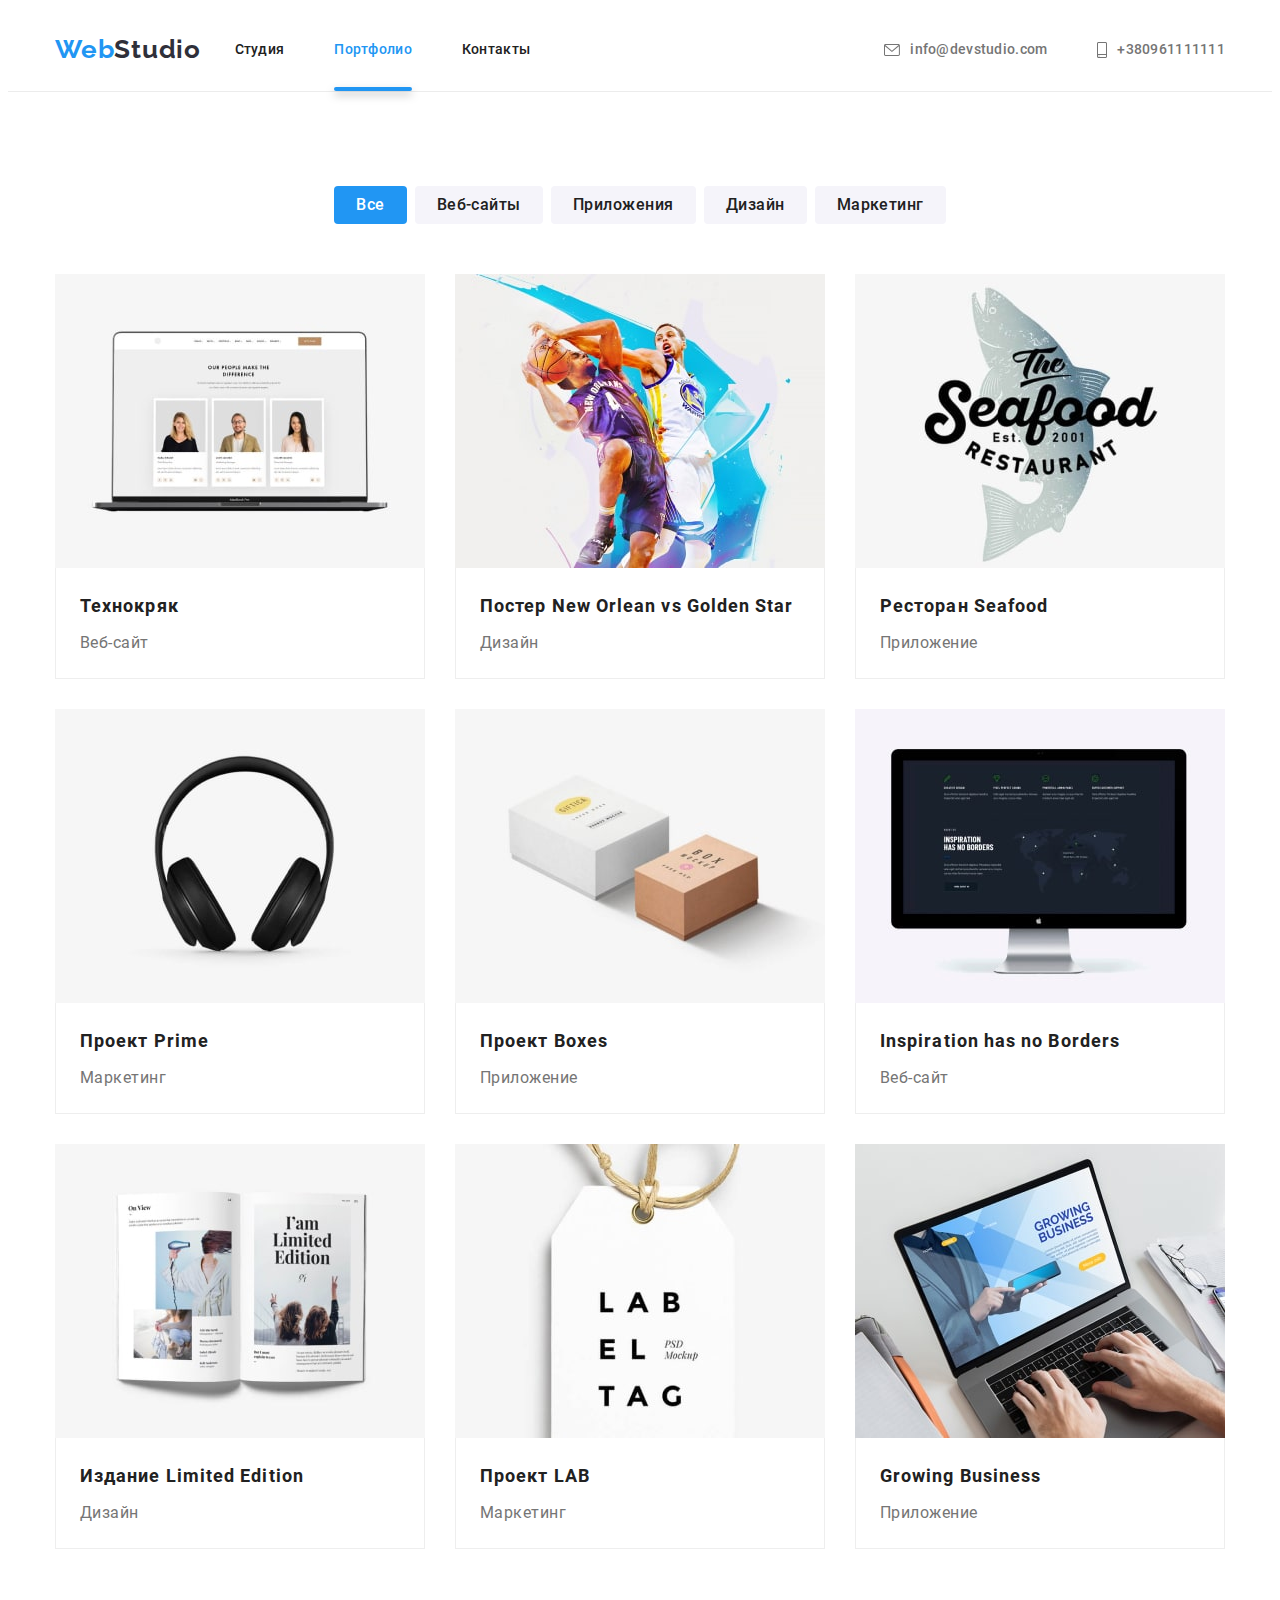
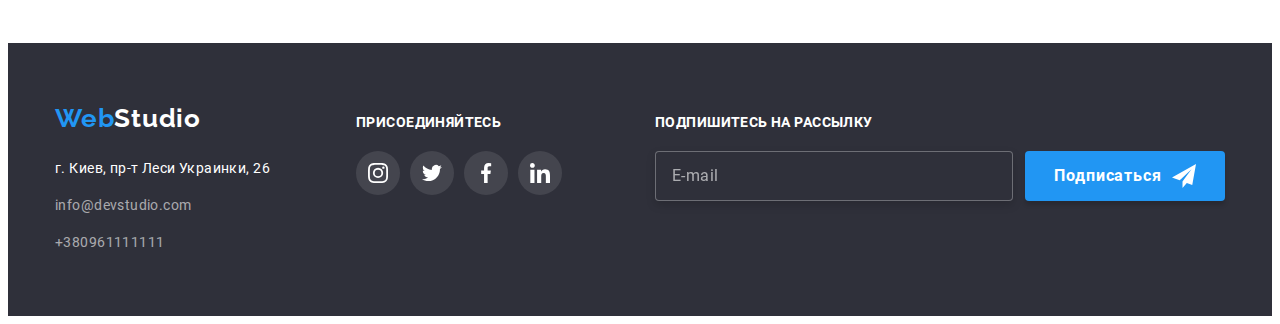
==== commit 34928783: "update after check" ====
--- a/portfolio.html
+++ b/portfolio.html
@@ -645,6 +645,5 @@
         </div>
       </div>
     </footer>
-    -->
   </body>
 </html>
--- a/css/main.min.css
+++ b/css/main.min.css
@@ -1 +1 @@
-@font-face{font-family:"Roboto";font-style:normal;font-weight:400;src:url("../fonts/roboto-v30-cyrillic-regular.eot");src:local(""),url("../fonts/roboto-v30-cyrillic-regular.eot?#iefix") format("embedded-opentype"),url("../fonts/roboto-v30-cyrillic-regular.woff2") format("woff2"),url("../fonts/roboto-v30-cyrillic-regular.woff") format("woff"),url("../fonts/roboto-v30-cyrillic-regular.ttf") format("truetype"),url("../fonts/roboto-v30-cyrillic-regular.svg#Roboto") format("svg")}@font-face{font-family:"Roboto";font-style:normal;font-weight:500;src:url("../fonts/roboto-v30-cyrillic-500.eot");src:local(""),url("../fonts/roboto-v30-cyrillic-500.eot?#iefix") format("embedded-opentype"),url("../fonts/roboto-v30-cyrillic-500.woff2") format("woff2"),url("../fonts/roboto-v30-cyrillic-500.woff") format("woff"),url("../fonts/roboto-v30-cyrillic-500.ttf") format("truetype"),url("../fonts/roboto-v30-cyrillic-500.svg#Roboto") format("svg")}@font-face{font-family:"Roboto";font-style:normal;font-weight:700;src:url("../fonts/roboto-v30-cyrillic-700.eot");src:local(""),url("../fonts/roboto-v30-cyrillic-700.eot?#iefix") format("embedded-opentype"),url("../fonts/roboto-v30-cyrillic-700.woff2") format("woff2"),url("../fonts/roboto-v30-cyrillic-700.woff") format("woff"),url("../fonts/roboto-v30-cyrillic-700.ttf") format("truetype"),url("../fonts/roboto-v30-cyrillic-700.svg#Roboto") format("svg")}@font-face{font-family:"Roboto";font-style:normal;font-weight:900;src:url("../fonts/roboto-v30-cyrillic-900.eot");src:local(""),url("../fonts/roboto-v30-cyrillic-900.eot?#iefix") format("embedded-opentype"),url("../fonts/roboto-v30-cyrillic-900.woff2") format("woff2"),url("../fonts/roboto-v30-cyrillic-900.woff") format("woff"),url("../fonts/roboto-v30-cyrillic-900.ttf") format("truetype"),url("../fonts/roboto-v30-cyrillic-900.svg#Roboto") format("svg")}@font-face{font-family:"Raleway";font-style:normal;font-weight:700;src:url("../fonts/raleway-v27-cyrillic-700.eot");src:local(""),url("../fonts/raleway-v27-cyrillic-700.eot?#iefix") format("embedded-opentype"),url("../fonts/raleway-v27-cyrillic-700.woff2") format("woff2"),url("../fonts/raleway-v27-cyrillic-700.woff") format("woff"),url("../fonts/raleway-v27-cyrillic-700.ttf") format("truetype"),url("../fonts/raleway-v27-cyrillic-700.svg#Raleway") format("svg")}:root{--header-color: #212121;--header-text-color: #2f303a;--main-color: #2196f3;--main-bgd-color: #ffffff;--main-team-color: #f5f4fa;--contacts-color: #757575}p,h1,h2,h3,h4,h5,h6{margin:0}ul{margin:0;padding-left:0}.section{width:1600px}img{display:block;height:auto;max-width:100%}body{font-family:"Roboto",sans-serif;color:var(--header-color);background-color:var(--main-bgd-color)}.link{list-style:none;text-decoration:none}.visually-hidden{position:absolute;width:1px;height:1px;margin:-1px;border:0;padding:0;white-space:nowrap;clip-path:inset(100%);clip:rect(0 0 0 0);overflow:hidden}.container{width:1200px;margin-left:auto;margin-right:auto;padding-right:15px;padding-left:15px;outline:1px solid rgba(0,0,0,0);box-sizing:border-box}@media screen and (max-width: 480px){.container{width:100%}}@media screen and (min-width: 480px){.container{width:480px}}@media screen and (min-width: 768px){.container{width:768px}}@media screen and (min-width: 1200px){.container{width:1200px}}.decision__btn{font-family:inherit;font-weight:700;font-size:16px;line-height:1.88;letter-spacing:.06em;text-align:center;align-items:center;color:var(--main-bgd-color);background:var(--main-color);box-shadow:0px 4px 4px rgba(0,0,0,.15);border-radius:4px;cursor:pointer;border:none;margin-top:30px;padding:10px 32px;outline:1px solid rgba(0,0,0,0);transition-property:background,box-shadow,border-radius;transition-duration:250ms;transition-timing-function:cubic-bezier(0.4, 0, 0.2, 1)}.decision__btn:hover,.decision__btn:focus{background:#188ce8;box-shadow:0px 4px 4px rgba(0,0,0,.15);border-radius:4px}.portfolio__btn{font-family:inherit;font-weight:500;font-size:16px;line-height:1.62;text-align:center;letter-spacing:.03em;color:var(--header-color);background:#f5f4fa;border-radius:4px;cursor:pointer;padding:6px 22px;border:none;transition-property:background,box-shadow,color;transition-duration:250ms;transition-timing-function:cubic-bezier(0.4, 0, 0.2, 1)}.portfolio__btn:hover,.portfolio__btn:focus{color:var(--main-bgd-color);background:var(--main-color);box-shadow:0px 3px 1px rgba(0,0,0,.1),0px 1px 2px rgba(0,0,0,.08),0px 2px 2px rgba(0,0,0,.12)}.list-btn{color:var(--main-bgd-color);background-color:var(--main-color)}.subscription__btn{letter-spacing:.06em;color:#fff;font-family:"Roboto",sans-serif;font-weight:700;font-size:16px;line-height:1.88;width:200px;height:50px;box-shadow:0px 4px 4px rgba(0,0,0,.15);border-radius:4px;display:flex;position:relative;cursor:pointer;background:#2196f3;border:none;margin-left:140px;align-items:center;justify-content:center;transition-property:background;transition-duration:250ms;transition-timing-function:cubic-bezier(0.4, 0, 0.2, 1)}.subscription__btn:hover,.subscription__btn:focus{background:#188ce8}@media screen and (min-width: 768px){.subscription__btn{margin:0 auto;justify-content:center}}@media screen and (min-width: 1200px){.subscription__btn{margin-left:12px}}.nav__logo{font-family:"Raleway",sans-serif;font-weight:700;font-size:26px;line-height:1.2;letter-spacing:.03em;color:var(--main-color);padding-top:24px;padding-bottom:25px;align-items:center;display:block;transition-property:text-decoration-color,outline,border-width;transition-duration:250ms;transition-timing-function:cubic-bezier(0.4, 0, 0.2, 1)}.nav__logo:hover,.nav__logo:focus{text-decoration-color:var(--main-color);outline:1px solid #ececec;border-width:100%}@media screen and (max-width: 767px){.nav__logo{width:480px}}@media screen and (min-width: 768px){.nav__logo{padding-top:26px;padding-bottom:26px;margin-right:0px}}@media screen and (min-width: 1200px){.nav__logo{width:145px;padding-right:0}}.client__logo{width:100%;height:92px}@media screen and (min-width: 480px){.client__logo{display:inline-block;margin-right:0;margin-left:0}}@media screen and (min-width: 768px){.client__logo{display:inline-block;width:226px;margin-right:0;margin-left:0}}@media screen and (min-width: 1200px){.client__logo{width:170px}}.client__logo__item{fill:currentColor}.adress__logo{font-family:"Raleway",sans-serif;font-weight:700;font-size:26px;line-height:1.19;color:var(--main-color);letter-spacing:.03em;display:block;margin-bottom:20px;transition-property:text-decoration-color,outline;transition-duration:250ms;transition-timing-function:cubic-bezier(0.4, 0, 0.2, 1)}.adress__logo:hover,.adress__logo:focus{text-decoration-color:var(--main-color);outline:1px solid #ececec}@media screen and (max-width: 768px){.adress__logo{width:100%}}@media screen and (min-width: 1200px){.adress__logo{display:flex;justify-content:start;align-items:center}}.adress__logo__decor{color:var(--main-bgd-color)}.adress__container{text-align:center;justify-content:center;width:100%;flex-wrap:wrap}@media screen and (max-width: 768px){.adress__container{display:block}}@media screen and (min-width: 768px){.adress__container{display:flex;flex-wrap:wrap;align-items:baseline;width:100%}}@media screen and (min-width: 1200px){.adress__container{display:flex;flex-wrap:nowrap;align-items:baseline;justify-content:center}}.page__header{display:flex;font-weight:500;font-size:14px;line-height:1.14;letter-spacing:.02em}.nav__main{display:flex;align-items:center}.nav__site .contacts{display:none;align-items:center}@media screen and (min-width: 768px){.nav__site .contacts{display:flex}}.nav__link{padding-top:32px;padding-bottom:32px}.nav__list{display:none;align-items:center}@media screen and (min-width: 768px){.nav__list{display:flex}}.link.current{color:var(--main-color)}.nav__item{position:relative;z-index:1}.current::after{content:"";display:block;width:100%;height:4px;background:#2196f3;border-radius:2px;position:absolute;filter:drop-shadow(0px 4px 4px rgba(0, 0, 0, 0.25));bottom:-1px}.nav__text{font-family:"Raleway",sans-serif;font-style:normal;font-weight:700;font-size:26px;line-height:1.19;letter-spacing:.03em;color:var(--header-text-color)}.nav__link{font-weight:500;font-size:14px;line-height:1.14;letter-spacing:.02em;color:var(--header-color);transition-property:color;transition-duration:250ms;transition-timing-function:cubic-bezier(0.4, 0, 0.2, 1);display:block}.nav__link:hover,.nav__link:focus{color:var(--main-color);text-decoration-color:var(--main-color)}.nav__item+.nav__item{margin-left:50px}.contacts{display:none;margin-left:auto}@media screen and (min-width: 768px){.contacts{display:flex;flex-wrap:wrap;align-items:center}}@media screen and (min-width: 1200px){.contacts{display:flex;margin-left:auto;flex-wrap:nowrap}}.contacts__link{font-weight:500;font-size:14px;line-height:1.14;letter-spacing:.02em;color:var(--contacts-color);padding-top:32px;padding-bottom:32px;display:none;align-items:center;justify-content:center;transition-property:color,text-decoration-color;transition-duration:250ms;transition-timing-function:cubic-bezier(0.4, 0, 0.2, 1)}.contacts__link:hover,.contacts__link:focus{color:var(--main-color);text-decoration-color:var(--main-color)}@media screen and (min-width: 768px){.contacts__link{display:flex;padding-top:0;padding-bottom:0;margin-left:50px}}@media screen and (min-width: 1200px){.contacts__link{display:flex;flex-wrap:nowrap;align-items:center;justify-content:center}}.contacts__pic{fill:currentColor;margin-right:10px}.menu-open-button{display:flex;justify-content:center;align-items:center;width:40px;height:40px;border:none;background:rgba(0,0,0,0);cursor:pointer;transition-property:color,text-decoration-color;transition-duration:250ms;transition-timing-function:cubic-bezier(0.4, 0, 0.2, 1)}@media screen and (min-width: 768px){.menu-open-button{display:none}}.menu-close-button{position:absolute;top:10px;right:15px;display:flex;justify-content:center;align-items:center;height:40px;width:40px;background:rgba(0,0,0,0);border:none;cursor:pointer;transition-property:color,text-decoration-color;transition-duration:250ms;transition-timing-function:cubic-bezier(0.4, 0, 0.2, 1)}.menu-close-button{display:block;margin-left:auto}.menu-open-button:hover,.menu-close-button:hover,.menu-open-button:focus,.menu-close-button:focus{color:var(--main-color);text-decoration-color:var(--main-color)}.menu-close-btn__icon,.menu-open-btn__icon{fill:var(--main-color);transition-property:color,text-decoration-color;transition-duration:250ms;transition-timing-function:cubic-bezier(0.4, 0, 0.2, 1)}.button{padding:0;cursor:pointer}.mob_menu{display:flex;flex-direction:column;justify-content:space-between;position:fixed;background:#fff;box-shadow:0px 4px 8px rgba(0,0,0,.04),0px 2px 4px rgba(0,0,0,.08),0px 1px 3px rgba(0,0,0,.16);top:0;left:0;width:100%;height:100%;z-index:2;padding:48px 25px;overflow-y:scroll;transition:opacity 250ms cubic-bezier(0.4, 0, 0.2, 1),visibility 250ms cubic-bezier(0.4, 0, 0.2, 1)}@media screen and (min-width: 768px){.mob_menu{display:none}}.mob_menu_nav__item:not(:last-child){margin-bottom:32px}.mob_menu_contacts__item:first-child{margin-bottom:32px}.link.mob-current{color:#2196f3}.mob_menu__list{display:flex;flex-direction:column;margin-bottom:302px}.mob_menu_nav__link{font-weight:500;font-size:40px;line-height:1.18;letter-spacing:.02em;color:#212121}.mob_menu_contacts__tel{font-weight:500;font-size:34px;line-height:1.18;letter-spacing:.02em;color:#2196f3}.mob_menu_contacts__mail{font-weight:500;font-size:24px;line-height:1.17;letter-spacing:.02em;color:#757575}.header-soc-sites{display:flex;flex-wrap:wrap}.header-soc-sites__list{display:flex;margin-top:64px}@media screen and (min-width: 768px){.header-soc-sites__list{display:none}}.header-soc-sites__item{display:flex;margin-left:10px}.header-soc-sites__item:first-child{margin-left:0}.header-soc-sites__link{display:flex;font-weight:500;font-size:18px;line-height:1.22;letter-spacing:.02em;color:#2196f3}.header-soc-sites__link:first-child{margin-left:0}.header-soc-sites__border{width:1px;height:22px;margin-right:10px;background-color:rgba(33,33,33,.2)}.mob-container{position:absolute;transition:transform 250ms cubic-bezier(0.4, 0, 0.2, 1)}.decision__title{font-weight:900;font-size:26px;line-height:1.62;letter-spacing:.06em;text-transform:uppercase;color:var(--main-bgd-color);max-width:480px;outline:1px solid rgba(0,0,0,0)}@media screen and (min-width: 768px){.decision__title{max-width:360px;text-align:center;margin:0 auto}}@media screen and (min-width: 1200px){.decision__title{font-size:44px;line-height:1.36;text-align:center;max-width:696px;margin:0 auto}}.decision{height:400px;padding:118px 0;text-align:center;background-repeat:no-repeat;background-position:50% 50%;background-size:cover;width:480px;background-image:linear-gradient(to right, rgba(47, 48, 58, 0.4), rgba(47, 48, 58, 0.4)),url(../images/hero_mob_1x-min.jpg);margin:0;background-color:#c4c4c4}@media(min-device-pixel-ratio: 2),(-webkit-min-device-pixel-ratio: 2),(min-resolution: 192dpi),(min-resolution: 2dppx){.decision{background-image:linear-gradient(to right, rgba(47, 48, 58, 0.4), rgba(47, 48, 58, 0.4)),url(../images/hero_mob_2x-min.jpg)}}@media screen and (min-width: 768px){.decision{width:768px;background-image:linear-gradient(to right, rgba(47, 48, 58, 0.4), rgba(47, 48, 58, 0.4)),url(../images/hero_tab_1x-min.jpg)}}@media screen and (min-width: 768px)and (min-device-pixel-ratio: 2),screen and (min-width: 768px)and (-webkit-min-device-pixel-ratio: 2),screen and (min-width: 768px)and (min-resolution: 192dpi),screen and (min-width: 768px)and (min-resolution: 2dppx){.decision{background-image:linear-gradient(to right, rgba(47, 48, 58, 0.4), rgba(47, 48, 58, 0.4)),url(../images/hero_tab_2x-min.jpg)}}@media screen and (min-width: 1200px){.decision{padding:200px 0;width:100%;height:600px;max-width:1600px;margin:0 auto;background-image:linear-gradient(to right, rgba(47, 48, 58, 0.4), rgba(47, 48, 58, 0.4)),url(../images/hero_desk_1x-min.jpg)}}@media screen and (min-width: 1200px)and (min-device-pixel-ratio: 2),screen and (min-width: 1200px)and (-webkit-min-device-pixel-ratio: 2),screen and (min-width: 1200px)and (min-resolution: 192dpi),screen and (min-width: 1200px)and (min-resolution: 2dppx){.decision{background-image:linear-gradient(to right, rgba(47, 48, 58, 0.4), rgba(47, 48, 58, 0.4)),url(../images/hero_desk_2x-min.jpg)}}.benefits{width:100%}@media screen and (min-width: 480px){.benefits{padding-top:60px;padding-bottom:60px}}@media screen and (min-width: 768px){.benefits{padding-top:60px;padding-bottom:60px}}@media screen and (min-width: 1200px){.benefits{padding-top:94px;padding-bottom:94px}}.benefits__list{display:flex;flex-wrap:wrap;gap:30px}.benefits__text{font-size:14px;line-height:1.71;color:var(--contacts-color);letter-spacing:.03em;outline:1px solid rgba(0,0,0,0);display:block}@media screen and (min-width: 480px){.benefits__text{width:450px;height:50px;align-content:center}}@media screen and (min-width: 768px){.benefits__text{width:100%;height:75px}}@media screen and (min-width: 1200px){.benefits__text{flex-basis:calc(25% - 30px);width:270px;height:120px}}.benefits__title{font-weight:700;font-size:14px;line-height:1.14;text-transform:uppercase;letter-spacing:.03em;outline:1px solid rgba(0,0,0,0);margin-bottom:10px;text-align:center;justify-content:center;display:flex}@media screen and (min-width: 768px){.benefits__title{width:100%;height:16px;margin-bottom:10px;justify-content:start}}@media screen and (min-width: 1200px){.benefits__title{display:flex;text-align:center}}@media screen and (min-width: 768px){.benefits__item{width:354px}}@media screen and (min-width: 1200px){.benefits__item{width:270px}}.benefits__wrapper{margin-bottom:30px;display:flex;background:var(--main-team-color);border-radius:4px;align-items:center;justify-content:center}@media screen and (min-width: 480px){.benefits__wrapper{width:450px;height:120px}}@media screen and (min-width: 768px){.benefits__wrapper{width:354px;height:120px}}@media screen and (min-width: 1200px){.benefits__wrapper{width:270px;height:120px}}.works{display:none;font-weight:700;font-size:36px;line-height:1.17;text-align:center;letter-spacing:.03em;width:100%;padding-bottom:94px}@media screen and (min-width: 1200px){.works{display:flex}}.works__title{font-weight:700;font-size:36px;line-height:1.17;text-align:center;letter-spacing:.03em;color:var(--header-color);outline:1px solid rgba(0,0,0,0);transition-property:text-decoration-color,text-decoration-line;transition-duration:250ms;transition-timing-function:cubic-bezier(0.4, 0, 0.2, 1)}.works__title:hover,.works__title:focus{text-decoration-line:underline;text-decoration-color:var(--main-color)}.works__list{display:flex;margin-top:50px}img{display:block;max-width:100%;height:auto}.works__item{margin-right:30px;outline:1px solid rgba(0,0,0,0);width:370px}.works__item:last-child{margin-right:0}.works__wrapper{position:relative}.works__text__describe{font-family:"Roboto",sans-serif;font-weight:700;font-size:14px;line-height:1.14;letter-spacing:.03em;align-items:center;text-transform:uppercase;color:#fff;display:flex;height:70px;width:100%;align-items:center;justify-content:center}.works__wrapper__picture{background:rgba(47,48,58,.8);width:100%;height:70px}.works__wrapper__picture{position:absolute;bottom:0;left:0}.team{font-weight:700;font-size:36px;line-height:1.17;text-align:center;background:var(--main-team-color);border-radius:0px;letter-spacing:.03em;width:100%;padding-top:60px;padding-bottom:60px}@media screen and (min-width: 768px){.team{display:flex}}@media screen and (min-width: 1200px){.team{padding-top:94px;padding-bottom:94px}}.team__title{font-weight:700;font-size:28px;line-height:1.18;text-align:center;background:var(--main-team-color);border-radius:0px;letter-spacing:.03em;display:block;outline:1px solid rgba(0,0,0,0);display:block;margin-bottom:30px;transition-property:text-decoration-color,text-decoration-line;transition-duration:250ms;transition-timing-function:cubic-bezier(0.4, 0, 0.2, 1)}.team__title:hover,.team__title:focus{text-decoration-line:underline;text-decoration-color:var(--main-color)}@media screen and (min-width: 768px){.team__title{margin-bottom:30px}}@media screen and (min-width: 1200px){.team__title{margin-bottom:50px;font-size:36px;line-height:1.17}}.team__list{display:block}@media screen and (min-width: 768px){.team__list{display:flex;flex-wrap:wrap;gap:30px}}.team__photo{display:block;box-shadow:0px 1px 3px rgba(0,0,0,.12),0px 1px 1px rgba(0,0,0,.14),0px 2px 1px rgba(0,0,0,.2);border-radius:0px 0px 4px 4px;margin-bottom:30px;width:450px}@media screen and (min-width: 768px){.team__photo{width:354px;margin-bottom:0}}@media screen and (min-width: 1200px){.team__photo{width:270px;margin-bottom:0}}.last__photo{margin-bottom:0}.team__wrapper{flex-wrap:wrap;background-color:var(--main-bgd-color);margin-top:-5px;padding:30px 122px;text-align:center;justify-content:center;width:450px;height:162px}@media screen and (min-width: 768px){.team__wrapper{width:354px;padding:30px 74px}}@media screen and (min-width: 1200px){.team__wrapper{width:270px;padding:30px 32px}}.team__title__participant{font-weight:500;font-size:16px;line-height:1.19;text-align:center;letter-spacing:.03em;color:var(--header-color);height:auto;display:block;margin-bottom:10px;transition-property:text-decoration-color,text-decoration-line;transition-duration:250ms;transition-timing-function:cubic-bezier(0.4, 0, 0.2, 1)}.team__title__participant:hover,.team__title__participant:focus{text-decoration-line:underline;text-decoration-color:var(--main-color)}.team__text{font-weight:400;font-size:16px;line-height:1.19;text-align:center;letter-spacing:.03em;color:var(--contacts-color);display:block;margin-bottom:16px;transition-property:text-decoration-color,text-decoration-line;transition-duration:250ms;transition-timing-function:cubic-bezier(0.4, 0, 0.2, 1)}.team__text:hover,.team__text:focus{text-decoration-line:underline;text-decoration-color:var(--main-color)}.social-sites{display:flex;justify-content:center}.social-sites__item{width:44px;height:44px;margin-left:10px}.social-sites__item:first-child{margin-left:0}.social-sites__link{display:block;width:100%;height:100%;border-radius:50%;background-color:var(--main-bgd-color);color:#afb1b8;display:flex;align-items:center;justify-content:center;transition-property:background-color,color;transition-duration:250ms;transition-timing-function:cubic-bezier(0.4, 0, 0.2, 1)}.social-sites__link:hover,.social-sites__link:focus{background-color:var(--main-color);color:#fff}.social-sites__link .social-sites__icon{fill:currentColor}.client{width:100%}@media screen and (min-width: 320px){.client{margin-right:0;margin-left:0;padding-top:60px;padding-bottom:60px}}@media screen and (min-width: 768px){.client{margin-right:0;margin-left:0;padding-top:60px;padding-bottom:60px}}@media screen and (min-width: 1200px){.client{padding-top:94px;padding-bottom:94px}}.client__title{font-weight:700;text-align:center;letter-spacing:.03em;color:var(--header-color);font-size:36px;line-height:1.17}@media screen and (min-width: 320px){.client__title{font-size:28px;line-height:1.18;margin-bottom:30px}}@media screen and (min-width: 768px){.client__title{font-size:28px;line-height:1.18;margin-bottom:30px}}@media screen and (min-width: 1200px){.client__title{margin-bottom:50px;font-size:36px;line-height:1.17}}.client__list{display:flex;gap:30px}@media screen and (min-width: 320px){.client__list{flex-wrap:wrap;justify-content:space-around}}@media screen and (min-width: 768px){.client__list{flex-wrap:wrap;justify-content:space-between}}@media screen and (min-width: 1200px){.client__list{margin-top:50px;align-items:center;justify-content:center}}.client__link{border:1px solid #afb1b8;border-radius:4px;display:flex;align-items:center;justify-content:center;color:#afb1b8;outline:rgba(0,0,0,0);transition-property:border-color,color;transition-duration:250ms;transition-timing-function:cubic-bezier(0.4, 0, 0.2, 1)}.client__link:hover,.client__link:focus{border-color:#2196f3;color:#2196f3}@media screen and (min-width: 320px){.client__logo{width:210px;height:92px}}@media screen and (min-width: 768px){.client__logo{width:226px;height:92px}}@media screen and (min-width: 1200px){.client__logo{width:170px;height:92px}}.adress{font-family:"Roboto",sans-serif;font-style:normal;font-size:14px;line-height:1.71;letter-spacing:.03em;background:var(--header-text-color);padding-top:60px;padding-bottom:60px;outline:1px solid rgba(0,0,0,0);width:100%}@media screen and (min-width: 480px){.adress{width:480px}}@media screen and (min-width: 768px){.adress{width:768px}}@media screen and (min-width: 1200px){.adress{width:100%;display:flex;align-items:baseline;justify-content:start}}@media screen and (max-width: 768px){.all-footer{display:block;width:480px;margin-bottom:60px}}@media screen and (min-width: 1200px){.all-footer{margin-left:215px}}.join__footer{width:100%}@media screen and (min-width: 768px){.join__footer{width:50%;margin-left:auto}}@media screen and (min-width: 1200px){.join__footer{margin-left:0;width:206px;margin-left:70px}}@media screen and (min-width: 768px){.adress__wrapper{width:33.3333333333%}}@media screen and (min-width: 1200px){.adress__wrapper{width:231px}}.adress__item{margin-bottom:8px}@media screen and (min-width: 1200px){.adress__item{margin-bottom:9px}}.adress__item:last-child{margin-bottom:60px}.adress__link{font-size:14px;line-height:2;color:var(--main-bgd-color);letter-spacing:.03em;display:block;transition-property:color,text-decoration-line;transition-duration:250ms;transition-timing-function:cubic-bezier(0.4, 0, 0.2, 1)}.adress__link:hover,.adress__link:focus{text-decoration-line:underline;text-decoration-color:var(--main-color);color:var(--main-color)}@media screen and (min-width: 1200px){.adress__link{width:100%}}.adress__link__mail{font-size:14px;line-height:2;color:rgba(255,255,255,.6);letter-spacing:.03em;display:block;transition-property:color,text-decoration-line;transition-duration:250ms;transition-timing-function:cubic-bezier(0.4, 0, 0.2, 1)}.adress__link__mail:hover,.adress__link__mail:focus{text-decoration-line:underline;text-decoration-color:var(--main-color);color:var(--main-color)}@media screen and (min-width: 1200px){.adress__link__mail:hover,.adress__link__mail:focus{margin-bottom:9px}}.adress__link__phone{font-size:14px;line-height:2;color:rgba(255,255,255,.6);letter-spacing:.03em;transition-property:color,text-decoration-line;transition-duration:250ms;transition-timing-function:cubic-bezier(0.4, 0, 0.2, 1)}.adress__link__phone:hover,.adress__link__phone:focus{text-decoration-line:underline;text-decoration-color:var(--main-color);color:var(--main-color)}.adress__list .adress__item{font-style:normal}.adress__list{display:block}@media screen and (min-width: 1200px){.adress__list{width:231px;margin-right:0;display:flex;flex-wrap:wrap}}.join__list{display:flex}@media screen and (max-width: 1200px){.join__list{flex-wrap:wrap;align-items:center;justify-content:center}}.join__text{margin-bottom:20px;font-family:"Roboto",sans-serif;font-style:normal;font-weight:700;font-size:14px;line-height:1.14;letter-spacing:.03em;text-transform:uppercase;color:#fff;display:block;margin-bottom:20px}.join__item{width:44px;height:44px;background:rgba(255,255,255,.1);border-radius:50%;margin-left:10px}.join__item:first-child{margin-left:0}@media screen and (max-width: 1200px){.join__item{display:flex;flex-wrap:wrap;align-items:center;justify-content:center}}@media screen and (min-width: 1200px){.join__item{display:block}}.join__link{display:block;justify-content:center;align-items:center;border-radius:50%;transition-property:background-color;transition-duration:250ms;transition-timing-function:cubic-bezier(0.4, 0, 0.2, 1)}.join__link:hover,.join__link:focus{background-color:var(--main-color)}@media screen and (min-width: 1200px){.join__link{display:flex;width:100%;height:100%}}.join__svg{display:block;fill:#fff}.subscription{margin-left:auto}@media screen and (min-width: 768px){.subscription{width:100%}}@media screen and (min-width: 1200px){.subscription{width:33.3333333333%;margin-left:93px;width:570px}}.subscription__text{font-family:"Roboto",sans-serif;font-weight:700;font-size:14px;line-height:1.14;letter-spacing:.03em;text-transform:uppercase;color:#fff;display:block;margin-bottom:20px}@media screen and (min-width: 1200px){.subscription__text{text-align:start}}.subscription__email{width:358px;height:50px;box-sizing:border-box;border:1px solid rgba(255,255,255,.3);filter:drop-shadow(0px 4px 4px rgba(0, 0, 0, 0.15));border-radius:4px;outline:none;cursor:pointer;padding-top:15px;padding-bottom:15px;padding-left:16px;color:var(--main-bgd-color);background:#2f303a;margin-bottom:20px;transition-property:border-color;transition-duration:250ms;transition-timing-function:cubic-bezier(0.4, 0, 0.2, 1)}.subscription__email:hover,.subscription__email:focus{border-color:#2196f3}@media screen and (min-width: 1200px){.subscription__email:hover,.subscription__email:focus{display:flex}}.subscription__email::placeholder{font-family:"Roboto";font-size:16px;line-height:1.25;display:flex;align-items:center;letter-spacing:.03em;color:rgba(255,255,255,.6);background:#2f303a;width:100%;height:100%}@media screen and (min-width: 1200px){.subscription__email{margin-bottom:0;display:flex}}.subscription__pic{fill:#fff;width:24px;height:24px;display:flex;margin-left:10px}.subscription__pic::after{content:"";display:flex;position:absolute}.subscription__form{display:flex;justify-content:space-between}@media screen and (max-width: 1199px){.subscription__form{display:block;flex-wrap:wrap;text-align:center;align-items:center;justify-content:center}}@media screen and (min-width: 1200px){.subscription__form{display:flex;flex-wrap:nowrap;text-align:center;align-items:center;justify-content:space-between}}.adress~.container{padding-left:0;padding-right:0}@media screen and (max-width: 1200px){.subscription-field{display:flex;justify-content:space-between}}.page__header{border-bottom:1px solid #ececec}.portfolio__page{padding-top:60px;padding-bottom:60px}@media screen and (min-width: 1200px){.portfolio__page{padding-top:94px;padding-bottom:94px}}.portfolio__list{margin-bottom:50px;display:flex;flex-wrap:wrap;gap:8px}@media screen and (min-width: 768px){.portfolio__list{display:flex;flex-wrap:nowrap;justify-content:center}}.examples{display:flex;flex-wrap:wrap;margin:-15px}.examples__item{display:flex;margin:15px;width:100%;font-family:"Roboto",sans-serif}@media screen and (min-width: 768px){.examples__item{width:calc(50% - 30px)}}@media screen and (min-width: 1200px){.examples__item{width:calc(33.3333333333% - 30px)}}.examples__link{display:flex;flex-direction:column;height:auto;text-decoration:none;transition-property:background,border,box-shadow;transition-duration:250ms;transition-timing-function:cubic-bezier(0.4, 0, 0.2, 1)}.examples__link:hover,.examples__link:focus{background:#fff;border:1px solid #eee;box-shadow:0px 1px 1px rgba(0,0,0,.12),0px 4px 4px rgba(0,0,0,.06),1px 4px 6px rgba(0,0,0,.16)}.examples__text{position:absolute;top:0;font-family:"Roboto",sans-serif;font-size:18px;line-height:1.56;letter-spacing:.03em;color:#fff;background:rgba(33,150,243,.9);padding:77px 24px;height:100%;overflow-y:scroll;transform:translateY(101%);transition:transform 250ms cubic-bezier(0.4, 0, 0.2, 1);letter-spacing:.03em}@media screen and (min-width: 1200px){.examples__text{padding:63px 24px}}.examples__pictures{position:relative;overflow:hidden}.examples__link:hover .examples__text,.examples__link:focus .examples__text{transform:translateY(0)}.examples__img{width:450px;height:294px}@media screen and (min-width: 1200px){.examples__img{width:370px;height:294px}}.examples__title{font-family:"Roboto",sans-serif;font-weight:700;font-size:18px;line-height:2;letter-spacing:.06em;color:var(--header-color);margin-bottom:4px;transition-property:color;transition-duration:250ms;transition-timing-function:cubic-bezier(0.4, 0, 0.2, 1)}.examples__title:hover,.examples__title:focus{color:var(--main-color)}.examples__wrapper{flex-grow:1;padding:20px 24px;background-color:var(--main-bgd-color);border:1px solid #eee;border-top:0}.examles__text__describe{font-size:16px;line-height:1.88;color:var(--contacts-color);font-family:"Roboto",sans-serif;font-style:normal;letter-spacing:.03em;color:#757575;transition-property:color;transition-duration:250ms;transition-timing-function:cubic-bezier(0.4, 0, 0.2, 1)}.examles__text__describe:hover,.examles__text__describe:focus{color:var(--main-color)}.backdrop{position:fixed;top:0;left:0;width:100vw;height:100vh;transition:opacity 250ms cubic-bezier(0.4, 0, 0.2, 1),visibility 250ms cubic-bezier(0.4, 0, 0.2, 1);background:rgba(0,0,0,.2)}.modal{width:450px;max-height:609px;height:96%;background:#fff;box-shadow:0px 1px 3px rgba(0,0,0,.12),0px 1px 1px rgba(0,0,0,.14),0px 2px 1px rgba(0,0,0,.2);border-radius:4px;top:50%;left:50%;transform:translate(-50%, -50%) scale(1) rotate(0);position:absolute;transition:transform 250ms cubic-bezier(0.4, 0, 0.2, 1);padding:40px}@media screen and (min-width: 1200px){.modal{width:528px;min-height:581px}}.is-hidden{opacity:0;visibility:hidden;pointer-events:none}.backdrop.is-hidden .modal{transform:translate(-50%, -50%) scale(0) rotate(-360deg)}.join-svg-cross{color:#000}.modal-field-head{font-family:"Roboto",sans-serif;font-weight:700;font-size:20px;line-height:1.15;text-align:center;letter-spacing:.03em;color:#212121;display:block;margin-bottom:12px}.modal-field{display:block;width:100%;font-family:"Roboto",sans-serif;font-size:12px;line-height:1.17;letter-spacing:.01em;color:#757575}.modal-input{width:100%;border:1px solid rgba(33,33,33,.2);border-radius:4px;height:40px;background-color:rgba(0,0,0,0);padding-left:42px;outline-color:rgba(0,0,0,0);transition-property:border-color;transition-duration:250ms;transition-timing-function:cubic-bezier(0.4, 0, 0.2, 1)}.modal-input:hover,.modal-input:focus{border-color:#2196f3}.icon-check{width:16px;height:15px;margin-top:25px;transition-property:border-color;transition-duration:250ms;transition-timing-function:cubic-bezier(0.4, 0, 0.2, 1)}.icon-check:hover,.icon-check:focus{border-color:#2196f3}.modal-text{width:370px;height:120px;border:1px solid rgba(33,33,33,.2);border-radius:4px;resize:none;display:block;margin-bottom:20px;padding:12px 16px;outline-color:rgba(0,0,0,0);transition-property:border-color;transition-duration:250ms;transition-timing-function:cubic-bezier(0.4, 0, 0.2, 1)}.modal-text:hover,.modal-text:focus{border-color:#2196f3}.modal-text::placeholder{font-family:"Roboto",sans-serif;font-size:14px;line-height:1.14;letter-spacing:.01em;color:rgba(117,117,117,.5)}@media screen and (min-width: 1200px){.modal-text{width:448px}}.modal-placeholder::placeholder{font-family:"Roboto",sans-serif;font-size:14px;line-height:1.14;letter-spacing:.01em;color:rgba(117,117,117,.5)}.modal-input:hover~.user-icon-modal,.modal-input:focus~.user-icon-modal{fill:#2196f3}.checkbox{display:block;align-items:center;margin-bottom:30px}.modal-input-wrapper{position:relative;margin-bottom:10px}.user-icon-modal{position:absolute;display:inline-block;fill:var(--header-color);top:11px;left:12px;transition-property:fill;transition-duration:250ms;transition-timing-function:cubic-bezier(0.4, 0, 0.2, 1)}.user-icon-modal:hover,.user-icon-modal:focus{fill:var(--main-color)}.agreement-act{color:#2196f3}.privacy{font-family:"Roboto",sans-serif;font-size:12px;line-height:1.17;letter-spacing:.03em;color:#757575}@media screen and (min-width: 1200px){.privacy{font-size:14px;line-height:1.71}}.privacy span{border:1px solid rgba(34,34,34,.2);left:0}@media screen and (min-width: 1200px){.privacy span{margin-right:5px}}.check-icon{fill:rgba(0,0,0,0);padding-top:4px;cursor:pointer}.checkbox-square:checked+.privacy span{background-color:#2196f3;border:none}.checkbox-square:checked+.privacy .check-icon{fill:#fff}.checkbox-square:focus+.privacy span{border-color:#2196f3}.modal-close-btn{width:30px;height:30px;border:1px solid rgba(0,0,0,.1);border-radius:50%;display:flex;justify-content:center;align-items:center;position:absolute;cursor:pointer;right:21px;top:21px;background-color:rgba(0,0,0,0);transition-property:fill,border-color;transition-duration:250ms;transition-timing-function:cubic-bezier(0.4, 0, 0.2, 1)}.modal-close-btn:hover,.modal-close-btn:focus{fill:#2196f3;border-color:#2196f3}.modal-btn-submit{width:200px;height:50px;font-family:"Roboto",sans-serif;font-weight:700;font-size:16px;line-height:1.88;display:flex;align-items:center;justify-content:center;letter-spacing:.06em;padding:10px 56px 10px 55px;cursor:pointer;color:#fff;background:#2196f3;box-shadow:0px 4px 4px rgba(0,0,0,.15);border-radius:4px;border-color:rgba(0,0,0,0);margin-left:124px;transition-property:background,box-shadow;transition-duration:250ms;transition-timing-function:cubic-bezier(0.4, 0, 0.2, 1)}.modal-btn-submit:hover,.modal-btn-submit:focus{background:#188ce8;box-shadow:0px 4px 4px rgba(0,0,0,.15)}/*# sourceMappingURL=main.min.css.map */+@font-face{font-family:"Roboto";font-style:normal;font-weight:400;src:url("../fonts/roboto-v30-cyrillic-regular.eot");src:local(""),url("../fonts/roboto-v30-cyrillic-regular.eot?#iefix") format("embedded-opentype"),url("../fonts/roboto-v30-cyrillic-regular.woff2") format("woff2"),url("../fonts/roboto-v30-cyrillic-regular.woff") format("woff"),url("../fonts/roboto-v30-cyrillic-regular.ttf") format("truetype"),url("../fonts/roboto-v30-cyrillic-regular.svg#Roboto") format("svg")}@font-face{font-family:"Roboto";font-style:normal;font-weight:500;src:url("../fonts/roboto-v30-cyrillic-500.eot");src:local(""),url("../fonts/roboto-v30-cyrillic-500.eot?#iefix") format("embedded-opentype"),url("../fonts/roboto-v30-cyrillic-500.woff2") format("woff2"),url("../fonts/roboto-v30-cyrillic-500.woff") format("woff"),url("../fonts/roboto-v30-cyrillic-500.ttf") format("truetype"),url("../fonts/roboto-v30-cyrillic-500.svg#Roboto") format("svg")}@font-face{font-family:"Roboto";font-style:normal;font-weight:700;src:url("../fonts/roboto-v30-cyrillic-700.eot");src:local(""),url("../fonts/roboto-v30-cyrillic-700.eot?#iefix") format("embedded-opentype"),url("../fonts/roboto-v30-cyrillic-700.woff2") format("woff2"),url("../fonts/roboto-v30-cyrillic-700.woff") format("woff"),url("../fonts/roboto-v30-cyrillic-700.ttf") format("truetype"),url("../fonts/roboto-v30-cyrillic-700.svg#Roboto") format("svg")}@font-face{font-family:"Roboto";font-style:normal;font-weight:900;src:url("../fonts/roboto-v30-cyrillic-900.eot");src:local(""),url("../fonts/roboto-v30-cyrillic-900.eot?#iefix") format("embedded-opentype"),url("../fonts/roboto-v30-cyrillic-900.woff2") format("woff2"),url("../fonts/roboto-v30-cyrillic-900.woff") format("woff"),url("../fonts/roboto-v30-cyrillic-900.ttf") format("truetype"),url("../fonts/roboto-v30-cyrillic-900.svg#Roboto") format("svg")}@font-face{font-family:"Raleway";font-style:normal;font-weight:700;src:url("../fonts/raleway-v27-cyrillic-700.eot");src:local(""),url("../fonts/raleway-v27-cyrillic-700.eot?#iefix") format("embedded-opentype"),url("../fonts/raleway-v27-cyrillic-700.woff2") format("woff2"),url("../fonts/raleway-v27-cyrillic-700.woff") format("woff"),url("../fonts/raleway-v27-cyrillic-700.ttf") format("truetype"),url("../fonts/raleway-v27-cyrillic-700.svg#Raleway") format("svg")}:root{--header-color: #212121;--header-text-color: #2f303a;--main-color: #2196f3;--main-bgd-color: #ffffff;--main-team-color: #f5f4fa;--contacts-color: #757575}p,h1,h2,h3,h4,h5,h6{margin:0}ul{margin:0;padding-left:0}.section{width:1600px}img{display:block;height:auto;max-width:100%}body{font-family:"Roboto",sans-serif;color:var(--header-color);background-color:var(--main-bgd-color)}.link{list-style:none;text-decoration:none}.visually-hidden{position:absolute;width:1px;height:1px;margin:-1px;border:0;padding:0;white-space:nowrap;clip-path:inset(100%);clip:rect(0 0 0 0);overflow:hidden}.container{width:1200px;margin-left:auto;margin-right:auto;padding-right:15px;padding-left:15px;outline:1px solid rgba(0,0,0,0);box-sizing:border-box}@media screen and (max-width: 480px){.container{width:100%}}@media screen and (min-width: 480px){.container{width:480px}}@media screen and (min-width: 768px){.container{width:768px}}@media screen and (min-width: 1200px){.container{width:1200px}}.decision__btn{font-family:inherit;font-weight:700;font-size:16px;line-height:1.88;letter-spacing:.06em;text-align:center;align-items:center;color:var(--main-bgd-color);background:var(--main-color);box-shadow:0px 4px 4px rgba(0,0,0,.15);border-radius:4px;cursor:pointer;border:none;margin-top:30px;padding:10px 32px;outline:1px solid rgba(0,0,0,0);transition-property:background,box-shadow,border-radius;transition-duration:250ms;transition-timing-function:cubic-bezier(0.4, 0, 0.2, 1)}.decision__btn:hover,.decision__btn:focus{background:#188ce8;box-shadow:0px 4px 4px rgba(0,0,0,.15);border-radius:4px}.portfolio__btn{font-family:inherit;font-weight:500;font-size:16px;line-height:1.62;text-align:center;letter-spacing:.03em;color:var(--header-color);background:#f5f4fa;border-radius:4px;cursor:pointer;padding:6px 22px;border:none;transition-property:background,box-shadow,color;transition-duration:250ms;transition-timing-function:cubic-bezier(0.4, 0, 0.2, 1)}.portfolio__btn:hover,.portfolio__btn:focus{color:var(--main-bgd-color);background:var(--main-color);box-shadow:0px 3px 1px rgba(0,0,0,.1),0px 1px 2px rgba(0,0,0,.08),0px 2px 2px rgba(0,0,0,.12)}.list-btn{color:var(--main-bgd-color);background-color:var(--main-color)}.subscription__btn{letter-spacing:.06em;color:#fff;font-family:"Roboto",sans-serif;font-weight:700;font-size:16px;line-height:1.88;width:200px;height:50px;box-shadow:0px 4px 4px rgba(0,0,0,.15);border-radius:4px;display:flex;position:relative;cursor:pointer;background:#2196f3;border:none;margin:0 auto;align-items:center;justify-content:center;transition-property:background;transition-duration:250ms;transition-timing-function:cubic-bezier(0.4, 0, 0.2, 1)}.subscription__btn:hover,.subscription__btn:focus{background:#188ce8}@media screen and (min-width: 768px){.subscription__btn{margin:0 auto;justify-content:center}}@media screen and (min-width: 1200px){.subscription__btn{margin-left:12px}}.nav__logo{font-family:"Raleway",sans-serif;font-weight:700;font-size:26px;line-height:1.2;letter-spacing:.03em;color:var(--main-color);padding-top:24px;padding-bottom:25px;align-items:center;display:block;transition-property:text-decoration-color,outline,border-width;transition-duration:250ms;transition-timing-function:cubic-bezier(0.4, 0, 0.2, 1)}.nav__logo:hover,.nav__logo:focus{text-decoration-color:var(--main-color);outline:1px solid #ececec;border-width:100%}@media screen and (max-width: 767px){.nav__logo{width:480px}}@media screen and (min-width: 768px){.nav__logo{padding-top:26px;padding-bottom:26px;margin-right:0px}}@media screen and (min-width: 1200px){.nav__logo{width:145px;padding-right:0}}.client__logo{width:100%;height:92px}@media screen and (min-width: 480px){.client__logo{display:inline-block;margin-right:0;margin-left:0}}@media screen and (min-width: 768px){.client__logo{display:inline-block;width:226px;margin-right:0;margin-left:0}}@media screen and (min-width: 1200px){.client__logo{width:170px}}.client__logo__item{fill:currentColor}.adress__logo{font-family:"Raleway",sans-serif;font-weight:700;font-size:26px;line-height:1.19;color:var(--main-color);letter-spacing:.03em;display:block;margin-bottom:20px;transition-property:text-decoration-color,outline;transition-duration:250ms;transition-timing-function:cubic-bezier(0.4, 0, 0.2, 1)}.adress__logo:hover,.adress__logo:focus{text-decoration-color:var(--main-color);outline:1px solid #ececec}@media screen and (max-width: 768px){.adress__logo{width:100%}}@media screen and (min-width: 1200px){.adress__logo{display:flex;justify-content:start;align-items:center}}.adress__logo__decor{color:var(--main-bgd-color)}.adress__container{text-align:center;justify-content:center;max-width:480px;flex-wrap:wrap}@media screen and (max-width: 768px){.adress__container{display:block}}@media screen and (min-width: 768px){.adress__container{display:flex;flex-wrap:wrap;align-items:baseline;width:100%;max-width:768px}}@media screen and (min-width: 1200px){.adress__container{display:flex;flex-wrap:nowrap;align-items:baseline;justify-content:center;max-width:1200px}}.page__header{display:flex;font-weight:500;font-size:14px;line-height:1.14;letter-spacing:.02em}.nav__main{display:flex;align-items:center}.nav__site .contacts{display:none;align-items:center}@media screen and (min-width: 768px){.nav__site .contacts{display:flex}}.nav__link{padding-top:32px;padding-bottom:32px}.nav__list{display:none;align-items:center}@media screen and (min-width: 768px){.nav__list{display:flex}}.link.current{color:var(--main-color)}.nav__item{position:relative;z-index:1}.current::after{content:"";display:block;width:100%;height:4px;background:#2196f3;border-radius:2px;position:absolute;filter:drop-shadow(0px 4px 4px rgba(0, 0, 0, 0.25));bottom:-1px}.nav__text{font-family:"Raleway",sans-serif;font-style:normal;font-weight:700;font-size:26px;line-height:1.19;letter-spacing:.03em;color:var(--header-text-color)}.nav__link{font-weight:500;font-size:14px;line-height:1.14;letter-spacing:.02em;color:var(--header-color);transition-property:color;transition-duration:250ms;transition-timing-function:cubic-bezier(0.4, 0, 0.2, 1);display:block}.nav__link:hover,.nav__link:focus{color:var(--main-color);text-decoration-color:var(--main-color)}.nav__item+.nav__item{margin-left:50px}.contacts{display:none;margin-left:auto}@media screen and (min-width: 768px){.contacts{display:flex;flex-wrap:wrap;align-items:center}}@media screen and (min-width: 1200px){.contacts{display:flex;margin-left:auto;flex-wrap:nowrap}}.contacts__link{font-weight:500;font-size:14px;line-height:1.14;letter-spacing:.02em;color:var(--contacts-color);padding-top:32px;padding-bottom:32px;display:none;align-items:center;justify-content:center;transition-property:color,text-decoration-color;transition-duration:250ms;transition-timing-function:cubic-bezier(0.4, 0, 0.2, 1)}.contacts__link:hover,.contacts__link:focus{color:var(--main-color);text-decoration-color:var(--main-color)}@media screen and (min-width: 768px){.contacts__link{display:flex;padding-top:0;padding-bottom:21px}}@media screen and (min-width: 1200px){.contacts__link{display:flex;flex-wrap:nowrap;align-items:center;justify-content:center;margin-left:0;padding-top:32px;padding-bottom:32px}}@media screen and (min-width: 768px){.contacts__item:last-child{margin-left:50px}}@media screen and (max-width: 1199px){.contacts__item:first-child{margin-bottom:10px;padding-top:21px}}@media screen and (max-width: 1199px)and (min-width: 1199px){.contacts__item:first-child{margin-left:0}}@media screen and (max-width: 1200px){.contacts__item{margin-left:50px}}.contacts__pic{fill:currentColor;margin-right:10px}.menu-open-button{display:flex;justify-content:center;align-items:center;width:40px;height:40px;border:none;background:rgba(0,0,0,0);cursor:pointer;transition-property:color,text-decoration-color;transition-duration:250ms;transition-timing-function:cubic-bezier(0.4, 0, 0.2, 1)}@media screen and (min-width: 768px){.menu-open-button{display:none}}.menu-close-button{position:absolute;top:10px;right:15px;display:flex;justify-content:center;align-items:center;height:40px;width:40px;background:rgba(0,0,0,0);border:none;cursor:pointer;transition-property:color,text-decoration-color;transition-duration:250ms;transition-timing-function:cubic-bezier(0.4, 0, 0.2, 1)}.menu-close-button{display:block;margin-left:auto}.menu-open-button:hover,.menu-close-button:hover,.menu-open-button:focus,.menu-close-button:focus{color:var(--main-color);text-decoration-color:var(--main-color)}.menu-close-btn__icon,.menu-open-btn__icon{fill:var(--main-color);transition-property:color,text-decoration-color;transition-duration:250ms;transition-timing-function:cubic-bezier(0.4, 0, 0.2, 1)}.button{padding:0;cursor:pointer}.mob_menu{display:flex;flex-direction:column;justify-content:space-between;position:fixed;background:#fff;box-shadow:0px 4px 8px rgba(0,0,0,.04),0px 2px 4px rgba(0,0,0,.08),0px 1px 3px rgba(0,0,0,.16);top:0;left:0;width:100%;height:100%;z-index:2;padding:48px 25px;overflow-y:scroll;transition:opacity 250ms cubic-bezier(0.4, 0, 0.2, 1),visibility 250ms cubic-bezier(0.4, 0, 0.2, 1)}@media screen and (min-width: 768px){.mob_menu{display:none}}.mob_menu .container{display:flex;flex-direction:column;height:100%;justify-content:space-between}.mob_menu_nav__item:not(:last-child){margin-bottom:32px}.mob_menu_contacts__item:first-child{margin-bottom:32px}.link.mob-current{color:#2196f3}.mob_menu__list{display:flex;flex-direction:column}.mob_menu_nav__link{font-weight:500;font-size:40px;line-height:1.18;letter-spacing:.02em;color:#212121}.mob_menu_contacts__tel{font-weight:500;font-size:34px;line-height:1.18;letter-spacing:.02em;color:#2196f3}.mob_menu_contacts__mail{font-weight:500;font-size:24px;line-height:1.17;letter-spacing:.02em;color:#757575}.header-soc-sites{display:block}.header-soc-sites__list{display:flex;margin-top:64px;flex-wrap:wrap}@media screen and (min-width: 768px){.header-soc-sites__list{display:none}}.header-soc-sites__item{display:flex;margin-left:10px}.header-soc-sites__item:first-child{margin-left:0}.header-soc-sites__link{display:flex;font-weight:500;font-size:18px;line-height:1.22;letter-spacing:.02em;color:#2196f3}.header-soc-sites__link:first-child{margin-left:0}.header-soc-sites__border{width:1px;height:22px;margin-right:10px;background-color:rgba(33,33,33,.2)}.mob-container{position:absolute;transition:transform 250ms cubic-bezier(0.4, 0, 0.2, 1)}.decision__title{font-weight:900;font-size:26px;line-height:1.62;letter-spacing:.06em;text-transform:uppercase;color:var(--main-bgd-color);max-width:480px;outline:1px solid rgba(0,0,0,0)}@media screen and (min-width: 768px){.decision__title{max-width:360px;text-align:center;margin:0 auto}}@media screen and (min-width: 1200px){.decision__title{font-size:44px;line-height:1.36;text-align:center;max-width:696px;margin:0 auto}}.decision{height:400px;padding:118px 0;text-align:center;background-repeat:no-repeat;background-position:50% 50%;background-size:cover;max-width:480px;background-image:linear-gradient(to right, rgba(47, 48, 58, 0.4), rgba(47, 48, 58, 0.4)),url(../images/hero_mob_1x-min.jpg);margin:0 auto;background-color:#c4c4c4}@media(min-device-pixel-ratio: 2),(-webkit-min-device-pixel-ratio: 2),(min-resolution: 192dpi),(min-resolution: 2dppx){.decision{background-image:linear-gradient(to right, rgba(47, 48, 58, 0.4), rgba(47, 48, 58, 0.4)),url(../images/hero_mob_2x-min.jpg)}}@media screen and (min-width: 768px){.decision{width:768px;max-width:768px;margin:0 auto;background-image:linear-gradient(to right, rgba(47, 48, 58, 0.4), rgba(47, 48, 58, 0.4)),url(../images/hero_tab_1x-min.jpg)}}@media screen and (min-width: 768px)and (min-device-pixel-ratio: 2),screen and (min-width: 768px)and (-webkit-min-device-pixel-ratio: 2),screen and (min-width: 768px)and (min-resolution: 192dpi),screen and (min-width: 768px)and (min-resolution: 2dppx){.decision{background-image:linear-gradient(to right, rgba(47, 48, 58, 0.4), rgba(47, 48, 58, 0.4)),url(../images/hero_tab_2x-min.jpg)}}@media screen and (min-width: 1200px){.decision{padding:200px 0;width:100%;height:600px;max-width:1600px;margin:0 auto;background-image:linear-gradient(to right, rgba(47, 48, 58, 0.4), rgba(47, 48, 58, 0.4)),url(../images/hero_desk_1x-min.jpg)}}@media screen and (min-width: 1200px)and (min-device-pixel-ratio: 2),screen and (min-width: 1200px)and (-webkit-min-device-pixel-ratio: 2),screen and (min-width: 1200px)and (min-resolution: 192dpi),screen and (min-width: 1200px)and (min-resolution: 2dppx){.decision{background-image:linear-gradient(to right, rgba(47, 48, 58, 0.4), rgba(47, 48, 58, 0.4)),url(../images/hero_desk_2x-min.jpg)}}.benefits{width:100%;padding-top:60px;padding-bottom:60px}@media screen and (min-width: 768px){.benefits{padding-top:60px;padding-bottom:60px}}@media screen and (min-width: 1200px){.benefits{padding-top:94px;padding-bottom:94px}}.benefits__list{display:flex;flex-wrap:wrap;gap:30px}.benefits__text{font-size:14px;line-height:1.71;color:var(--contacts-color);letter-spacing:.03em;outline:1px solid rgba(0,0,0,0);display:block}@media screen and (min-width: 480px){.benefits__text{width:450px;height:50px;align-content:center}}@media screen and (min-width: 768px){.benefits__text{width:100%;height:75px}}@media screen and (min-width: 1200px){.benefits__text{flex-basis:calc(25% - 30px);width:270px}}.benefits__title{font-weight:700;font-size:14px;line-height:1.14;text-transform:uppercase;letter-spacing:.03em;outline:1px solid rgba(0,0,0,0);margin-bottom:10px;text-align:center;justify-content:center;display:flex}@media screen and (min-width: 768px){.benefits__title{width:100%;height:16px;margin-bottom:10px;justify-content:start}}@media screen and (min-width: 1200px){.benefits__title{display:flex;text-align:center}}@media screen and (min-width: 768px){.benefits__item{width:354px}}@media screen and (min-width: 1200px){.benefits__item{width:270px}}.benefits__wrapper{margin-bottom:30px;display:flex;background:var(--main-team-color);border-radius:4px;align-items:center;justify-content:center}@media screen and (min-width: 480px){.benefits__wrapper{width:450px;height:120px}}@media screen and (min-width: 768px){.benefits__wrapper{width:354px;height:120px}}@media screen and (min-width: 1200px){.benefits__wrapper{width:270px;height:120px}}.works{display:none;font-weight:700;font-size:36px;line-height:1.17;text-align:center;letter-spacing:.03em;width:100%;padding-bottom:94px}@media screen and (min-width: 1200px){.works{display:flex}}.works__title{font-weight:700;font-size:36px;line-height:1.17;text-align:center;letter-spacing:.03em;color:var(--header-color);outline:1px solid rgba(0,0,0,0);transition-property:text-decoration-color,text-decoration-line;transition-duration:250ms;transition-timing-function:cubic-bezier(0.4, 0, 0.2, 1)}.works__title:hover,.works__title:focus{text-decoration-line:underline;text-decoration-color:var(--main-color)}.works__list{display:flex;margin-top:50px}img{display:block;max-width:100%;height:auto}.works__item{margin-right:30px;outline:1px solid rgba(0,0,0,0);width:370px}.works__item:last-child{margin-right:0}.works__wrapper{position:relative}.works__text__describe{font-family:"Roboto",sans-serif;font-weight:700;font-size:14px;line-height:1.14;letter-spacing:.03em;align-items:center;text-transform:uppercase;color:#fff;display:flex;height:70px;width:100%;align-items:center;justify-content:center}.works__wrapper__picture{background:rgba(47,48,58,.8);width:100%;height:70px}.works__wrapper__picture{position:absolute;bottom:0;left:0}.team{font-weight:700;font-size:36px;line-height:1.17;text-align:center;background:var(--main-team-color);border-radius:0px;letter-spacing:.03em;width:100%;padding-top:60px;padding-bottom:60px}@media screen and (min-width: 768px){.team{display:flex}}@media screen and (min-width: 1200px){.team{padding-top:94px;padding-bottom:94px}}.team__title{font-weight:700;font-size:28px;line-height:1.18;text-align:center;background:var(--main-team-color);border-radius:0px;letter-spacing:.03em;display:block;outline:1px solid rgba(0,0,0,0);display:block;margin-bottom:30px;transition-property:text-decoration-color,text-decoration-line;transition-duration:250ms;transition-timing-function:cubic-bezier(0.4, 0, 0.2, 1)}.team__title:hover,.team__title:focus{text-decoration-line:underline;text-decoration-color:var(--main-color)}@media screen and (min-width: 768px){.team__title{margin-bottom:30px}}@media screen and (min-width: 1200px){.team__title{margin-bottom:50px;font-size:36px;line-height:1.17}}.team__list{display:block}@media screen and (min-width: 768px){.team__list{display:flex;flex-wrap:wrap;gap:30px}}.team__photo{display:block;box-shadow:0px 1px 3px rgba(0,0,0,.12),0px 1px 1px rgba(0,0,0,.14),0px 2px 1px rgba(0,0,0,.2);border-radius:0px 0px 4px 4px;margin-bottom:30px;width:100%}@media screen and (min-width: 768px){.team__photo{width:354px;margin-bottom:0}}@media screen and (min-width: 1200px){.team__photo{width:270px;margin-bottom:0}}.last__photo{margin-bottom:0}.team__wrapper{flex-wrap:wrap;background-color:var(--main-bgd-color);padding:30px 32px;text-align:center;justify-content:center;width:100%;height:100%}@media screen and (min-width: 768px){.team__wrapper{width:354px;height:162px;padding:30px 32px;display:block}}@media screen and (min-width: 1200px){.team__wrapper{width:270px;height:162px;padding:30px 32px;margin-top:-5px}}.team__title__participant{font-weight:500;font-size:16px;line-height:1.19;text-align:center;letter-spacing:.03em;color:var(--header-color);height:auto;display:block;margin-bottom:10px;transition-property:text-decoration-color,text-decoration-line;transition-duration:250ms;transition-timing-function:cubic-bezier(0.4, 0, 0.2, 1)}.team__title__participant:hover,.team__title__participant:focus{text-decoration-line:underline;text-decoration-color:var(--main-color)}.team__text{font-weight:400;font-size:16px;line-height:1.19;text-align:center;letter-spacing:.03em;color:var(--contacts-color);display:block;margin-bottom:16px;transition-property:text-decoration-color,text-decoration-line;transition-duration:250ms;transition-timing-function:cubic-bezier(0.4, 0, 0.2, 1)}.team__text:hover,.team__text:focus{text-decoration-line:underline;text-decoration-color:var(--main-color)}.social-sites{display:flex;justify-content:center}.social-sites__item{width:44px;height:44px;margin-left:10px}.social-sites__item:first-child{margin-left:0}.social-sites__link{display:block;width:100%;height:100%;border-radius:50%;background-color:var(--main-bgd-color);color:#afb1b8;display:flex;align-items:center;justify-content:center;transition-property:background-color,color;transition-duration:250ms;transition-timing-function:cubic-bezier(0.4, 0, 0.2, 1)}.social-sites__link:hover,.social-sites__link:focus{background-color:var(--main-color);color:#fff}.social-sites__link .social-sites__icon{fill:currentColor}.client{width:100%}@media screen and (min-width: 320px){.client{margin-right:0;margin-left:0;padding-top:60px;padding-bottom:60px}}@media screen and (min-width: 768px){.client{margin-right:0;margin-left:0;padding-top:60px;padding-bottom:60px}}@media screen and (min-width: 1200px){.client{padding-top:94px;padding-bottom:94px}}.client__title{font-weight:700;text-align:center;letter-spacing:.03em;color:var(--header-color);font-size:36px;line-height:1.17}@media screen and (min-width: 320px){.client__title{font-size:28px;line-height:1.18;margin-bottom:30px}}@media screen and (min-width: 768px){.client__title{font-size:28px;line-height:1.18;margin-bottom:30px}}@media screen and (min-width: 1200px){.client__title{margin-bottom:50px;font-size:36px;line-height:1.17}}.client__list{display:flex;gap:30px}@media screen and (min-width: 320px){.client__list{flex-wrap:wrap;justify-content:space-around}}@media screen and (min-width: 768px){.client__list{flex-wrap:wrap;justify-content:space-between}}@media screen and (min-width: 1200px){.client__list{margin-top:50px;align-items:center;justify-content:center}}.client__link{border:1px solid #afb1b8;border-radius:4px;display:flex;width:100%;height:100%;align-items:center;justify-content:center;color:#afb1b8;outline:rgba(0,0,0,0);transition-property:border-color,color;transition-duration:250ms;transition-timing-function:cubic-bezier(0.4, 0, 0.2, 1)}.client__link:hover,.client__link:focus{border-color:#2196f3;color:#2196f3}@media screen and (min-width: 320px){.client__logo{width:210px;height:92px}}@media screen and (min-width: 768px){.client__logo{width:226px;height:92px}}@media screen and (min-width: 1200px){.client__logo{width:170px;height:92px}}.adress{font-family:"Roboto",sans-serif;font-style:normal;font-size:14px;line-height:1.71;letter-spacing:.03em;background:var(--header-text-color);padding-top:60px;padding-bottom:60px;outline:1px solid rgba(0,0,0,0);width:100%}@media screen and (min-width: 1200px){.adress{display:flex;align-items:baseline;justify-content:start}}@media screen and (max-width: 768px){.all-footer{display:block;width:480px;margin-bottom:60px}}@media screen and (min-width: 1200px){.all-footer{margin-left:215px}}.join__footer{width:100%}@media screen and (min-width: 768px){.join__footer{width:50%;margin-left:auto}}@media screen and (min-width: 1200px){.join__footer{margin-left:0;width:206px;margin-left:70px}}@media screen and (min-width: 768px){.adress__wrapper{width:50%}}@media screen and (min-width: 1200px){.adress__wrapper{width:231px}}.adress__item{margin-bottom:8px}@media screen and (min-width: 1200px){.adress__item{margin-bottom:9px}}.adress__item:last-child{margin-bottom:60px}@media screen and (min-width: 1200px){.adress__item:last-child{margin-bottom:0}}.adress__link{font-size:14px;line-height:2;color:var(--main-bgd-color);letter-spacing:.03em;display:block;transition-property:color,text-decoration-line;transition-duration:250ms;transition-timing-function:cubic-bezier(0.4, 0, 0.2, 1)}.adress__link:hover,.adress__link:focus{text-decoration-line:underline;text-decoration-color:var(--main-color);color:var(--main-color)}@media screen and (min-width: 1200px){.adress__link{width:100%}}.adress__link__mail{font-size:14px;line-height:2;color:rgba(255,255,255,.6);letter-spacing:.03em;display:block;transition-property:color,text-decoration-line;transition-duration:250ms;transition-timing-function:cubic-bezier(0.4, 0, 0.2, 1)}.adress__link__mail:hover,.adress__link__mail:focus{text-decoration-line:underline;text-decoration-color:var(--main-color);color:var(--main-color)}@media screen and (min-width: 1200px){.adress__link__mail:hover,.adress__link__mail:focus{margin-bottom:9px}}.adress__link__phone{font-size:14px;line-height:2;color:rgba(255,255,255,.6);letter-spacing:.03em;transition-property:color,text-decoration-line;transition-duration:250ms;transition-timing-function:cubic-bezier(0.4, 0, 0.2, 1)}.adress__link__phone:hover,.adress__link__phone:focus{text-decoration-line:underline;text-decoration-color:var(--main-color);color:var(--main-color)}.adress__list .adress__item{font-style:normal}.adress__list{display:block}@media screen and (min-width: 1200px){.adress__list{width:231px;margin-right:0;display:flex;flex-wrap:wrap}}.join__list{display:flex}@media screen and (max-width: 1200px){.join__list{flex-wrap:wrap;align-items:center;justify-content:center}}.join__text{margin-bottom:20px;font-family:"Roboto",sans-serif;font-style:normal;font-weight:700;font-size:14px;line-height:1.14;letter-spacing:.03em;text-transform:uppercase;color:#fff;display:block;margin-bottom:20px}@media screen and (min-width: 768px){.join__text{text-align:center}}@media screen and (min-width: 1200px){.join__text{text-align:start}}.join__item{width:44px;height:44px;background:rgba(255,255,255,.1);border-radius:50%;margin-left:10px}.join__item:first-child{margin-left:0}@media screen and (max-width: 1200px){.join__item{display:flex;flex-wrap:wrap;align-items:center;justify-content:center}}@media screen and (min-width: 1200px){.join__item{display:block}}.join__link{display:block;justify-content:center;align-items:center;border-radius:50%;transition-property:background-color;transition-duration:250ms;transition-timing-function:cubic-bezier(0.4, 0, 0.2, 1)}.join__link:hover,.join__link:focus{background-color:var(--main-color)}@media screen and (min-width: 1200px){.join__link{display:flex;width:100%;height:100%}}.join__svg{display:block;fill:#fff}.subscription{margin-left:auto}@media screen and (min-width: 768px){.subscription{width:100%}}@media screen and (min-width: 1200px){.subscription{width:33.3333333333%;margin-left:93px;width:570px}}.subscription__text{font-family:"Roboto",sans-serif;font-weight:700;font-size:14px;line-height:1.14;letter-spacing:.03em;text-transform:uppercase;color:#fff;display:block;margin-bottom:20px}@media screen and (min-width: 1200px){.subscription__text{text-align:start}}.subscription__email{width:358px;height:50px;box-sizing:border-box;border:1px solid rgba(255,255,255,.3);filter:drop-shadow(0px 4px 4px rgba(0, 0, 0, 0.15));border-radius:4px;outline:none;cursor:pointer;padding-top:15px;padding-bottom:15px;padding-left:16px;color:var(--main-bgd-color);background:#2f303a;margin-bottom:20px;transition-property:border-color;transition-duration:250ms;transition-timing-function:cubic-bezier(0.4, 0, 0.2, 1);margin-left:auto;margin-right:auto}@media screen and (min-width: 768px){.subscription__email{margin-left:0;margin-right:0;width:450px}}@media screen and (min-width: 768px){.subscription__email{width:358px}}.subscription__email:hover,.subscription__email:focus{border-color:#2196f3}@media screen and (min-width: 1200px){.subscription__email:hover,.subscription__email:focus{display:flex}}.subscription__email::placeholder{font-family:"Roboto";font-size:16px;line-height:1.25;display:flex;align-items:center;letter-spacing:.03em;color:rgba(255,255,255,.6);background:#2f303a;width:100%;height:100%}@media screen and (min-width: 1200px){.subscription__email{margin-bottom:0;display:flex}}.subscription__pic{fill:#fff;width:24px;height:24px;display:flex;margin-left:10px}.subscription__pic::after{content:"";display:flex;position:absolute}.subscription__form{display:flex;flex-wrap:wrap;justify-content:space-between}@media screen and (min-width: 768px){.subscription__form{display:block;text-align:center;align-items:center;justify-content:center}}@media screen and (min-width: 1200px){.subscription__form{display:flex;flex-wrap:nowrap;text-align:center;align-items:center;justify-content:space-between}}.adress~.container{padding-left:0;padding-right:0}@media screen and (max-width: 1200px){.subscription-field{display:flex;justify-content:space-between}}.page__header{border-bottom:1px solid #ececec}.portfolio__page{padding-top:60px;padding-bottom:60px}@media screen and (min-width: 1200px){.portfolio__page{padding-top:94px;padding-bottom:94px}}.portfolio__list{margin-bottom:50px;display:flex;flex-wrap:wrap;gap:8px}@media screen and (min-width: 768px){.portfolio__list{display:flex;flex-wrap:nowrap;justify-content:center}}.examples{display:flex;flex-wrap:wrap;margin:-15px}.examples__item{display:flex;margin:15px;width:100%;font-family:"Roboto",sans-serif}@media screen and (min-width: 768px){.examples__item{width:calc(50% - 30px)}}@media screen and (min-width: 1200px){.examples__item{width:calc(33.3333333333% - 30px)}}.examples__link{display:flex;flex-direction:column;height:auto;text-decoration:none;transition-property:background,border,box-shadow;transition-duration:250ms;transition-timing-function:cubic-bezier(0.4, 0, 0.2, 1)}.examples__link:hover,.examples__link:focus{background:#fff;border:1px solid #eee;box-shadow:0px 1px 1px rgba(0,0,0,.12),0px 4px 4px rgba(0,0,0,.06),1px 4px 6px rgba(0,0,0,.16)}.examples__text{position:absolute;top:0;font-family:"Roboto",sans-serif;font-size:18px;line-height:1.56;letter-spacing:.03em;color:#fff;background:rgba(33,150,243,.9);padding:77px 24px;height:100%;overflow-y:scroll;transform:translateY(101%);transition:transform 250ms cubic-bezier(0.4, 0, 0.2, 1);letter-spacing:.03em}@media screen and (min-width: 1200px){.examples__text{padding:63px 24px}}.examples__pictures{position:relative;overflow:hidden}.examples__link:hover .examples__text,.examples__link:focus .examples__text{transform:translateY(0)}.examples__img{width:450px}@media screen and (min-width: 1200px){.examples__img{width:370px;height:294px}}.examples__title{font-family:"Roboto",sans-serif;font-weight:700;font-size:18px;line-height:2;letter-spacing:.06em;color:var(--header-color);margin-bottom:4px;transition-property:color;transition-duration:250ms;transition-timing-function:cubic-bezier(0.4, 0, 0.2, 1)}.examples__title:hover,.examples__title:focus{color:var(--main-color)}.examples__wrapper{flex-grow:1;padding:20px 24px;background-color:var(--main-bgd-color);border:1px solid #eee;border-top:0}.examles__text__describe{font-size:16px;line-height:1.88;color:var(--contacts-color);font-family:"Roboto",sans-serif;font-style:normal;letter-spacing:.03em;color:#757575;transition-property:color;transition-duration:250ms;transition-timing-function:cubic-bezier(0.4, 0, 0.2, 1)}.examles__text__describe:hover,.examles__text__describe:focus{color:var(--main-color)}.backdrop{position:fixed;top:0;left:0;width:100vw;height:100vh;transition:opacity 250ms cubic-bezier(0.4, 0, 0.2, 1),visibility 250ms cubic-bezier(0.4, 0, 0.2, 1);background:rgba(0,0,0,.2)}.modal{width:96%;max-height:609px;height:85%;background:#fff;box-shadow:0px 1px 3px rgba(0,0,0,.12),0px 1px 1px rgba(0,0,0,.14),0px 2px 1px rgba(0,0,0,.2);border-radius:4px;top:50%;left:50%;transform:translate(-50%, -50%) scale(1) rotate(0);position:absolute;transition:transform 250ms cubic-bezier(0.4, 0, 0.2, 1);padding:40px}@media screen and (min-width: 480px){.modal{width:450px}}@media screen and (min-width: 1200px){.modal{width:528px;min-height:581px}}.is-hidden{opacity:0;visibility:hidden;pointer-events:none}.backdrop.is-hidden .modal{transform:translate(-50%, -50%) scale(0) rotate(-360deg)}.join-svg-cross{color:#000}.modal-field-head{font-family:"Roboto",sans-serif;font-weight:700;font-size:20px;line-height:1.15;text-align:center;letter-spacing:.03em;color:#212121;display:block;margin-bottom:12px}.modal-field{display:block;width:100%;font-family:"Roboto",sans-serif;font-size:12px;line-height:1.17;letter-spacing:.01em;color:#757575}.modal-input{width:100%;border:1px solid rgba(33,33,33,.2);border-radius:4px;height:40px;background-color:rgba(0,0,0,0);padding-left:42px;outline-color:rgba(0,0,0,0);transition-property:border-color;transition-duration:250ms;transition-timing-function:cubic-bezier(0.4, 0, 0.2, 1)}.modal-input:hover,.modal-input:focus{border-color:#2196f3}.icon-check{width:16px;height:15px;margin-top:25px;transition-property:border-color;transition-duration:250ms;transition-timing-function:cubic-bezier(0.4, 0, 0.2, 1)}.icon-check:hover,.icon-check:focus{border-color:#2196f3}.modal-text{width:100%;height:100%;border:1px solid rgba(33,33,33,.2);border-radius:4px;resize:none;display:block;margin-bottom:20px;padding:12px 16px;outline-color:rgba(0,0,0,0);transition-property:border-color;transition-duration:250ms;transition-timing-function:cubic-bezier(0.4, 0, 0.2, 1)}.modal-text:hover,.modal-text:focus{border-color:#2196f3}.modal-text::placeholder{font-family:"Roboto",sans-serif;font-size:14px;line-height:1.14;letter-spacing:.01em;color:rgba(117,117,117,.5)}@media screen and (min-width: 480px){.modal-text{width:370px;height:120px}}@media screen and (min-width: 1200px){.modal-text{width:448px}}.modal-placeholder::placeholder{font-family:"Roboto",sans-serif;font-size:14px;line-height:1.14;letter-spacing:.01em;color:rgba(117,117,117,.5)}.modal-input:hover~.user-icon-modal,.modal-input:focus~.user-icon-modal{fill:#2196f3}.checkbox{display:block;align-items:center;margin-bottom:30px}.modal-input-wrapper{position:relative;margin-bottom:10px}.user-icon-modal{position:absolute;display:inline-block;fill:var(--header-color);top:11px;left:12px;transition-property:fill;transition-duration:250ms;transition-timing-function:cubic-bezier(0.4, 0, 0.2, 1)}.user-icon-modal:hover,.user-icon-modal:focus{fill:var(--main-color)}.agreement-act{color:#2196f3}.privacy{font-family:"Roboto",sans-serif;font-size:12px;line-height:1.17;letter-spacing:.03em;color:#757575}@media screen and (min-width: 1200px){.privacy{font-size:14px;line-height:1.71}}.privacy span{border:1px solid rgba(34,34,34,.2);left:0}@media screen and (min-width: 1200px){.privacy span{margin-right:5px}}.check-icon{fill:rgba(0,0,0,0);padding-top:4px;cursor:pointer}.checkbox-square:checked+.privacy span{background-color:#2196f3;border:none}.checkbox-square:checked+.privacy .check-icon{fill:#fff}.checkbox-square:focus+.privacy span{border-color:#2196f3}.modal-close-btn{width:30px;height:30px;border:1px solid rgba(0,0,0,.1);border-radius:50%;display:flex;justify-content:center;align-items:center;position:absolute;cursor:pointer;right:21px;top:21px;background-color:rgba(0,0,0,0);transition-property:fill,border-color;transition-duration:250ms;transition-timing-function:cubic-bezier(0.4, 0, 0.2, 1)}.modal-close-btn:hover,.modal-close-btn:focus{fill:#2196f3;border-color:#2196f3}.modal-btn-submit{width:200px;height:50px;font-family:"Roboto",sans-serif;font-weight:700;font-size:16px;line-height:1.88;display:flex;align-items:center;justify-content:center;letter-spacing:.06em;padding:10px 56px 10px 55px;cursor:pointer;color:#fff;background:#2196f3;box-shadow:0px 4px 4px rgba(0,0,0,.15);border-radius:4px;border-color:rgba(0,0,0,0);margin:0 auto;transition-property:background,box-shadow;transition-duration:250ms;transition-timing-function:cubic-bezier(0.4, 0, 0.2, 1)}.modal-btn-submit:hover,.modal-btn-submit:focus{background:#188ce8;box-shadow:0px 4px 4px rgba(0,0,0,.15)}/*# sourceMappingURL=main.min.css.map */